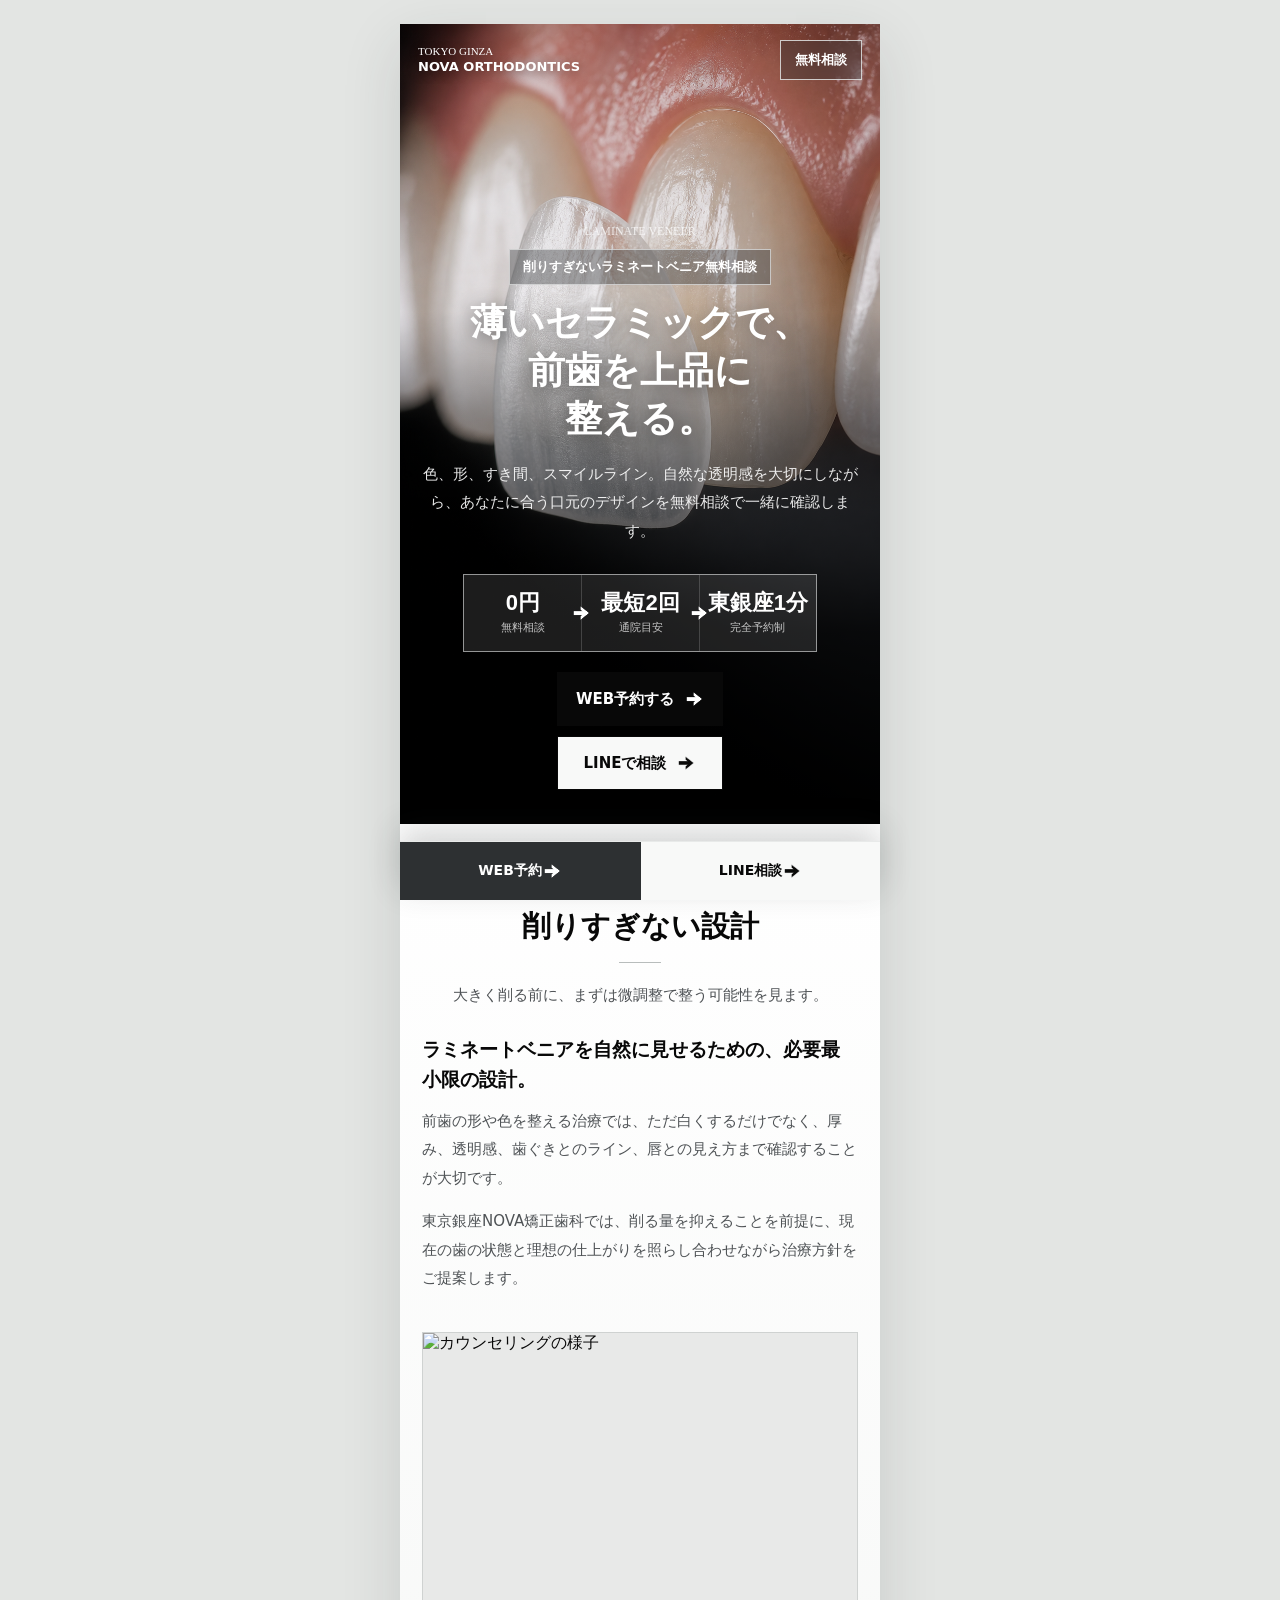
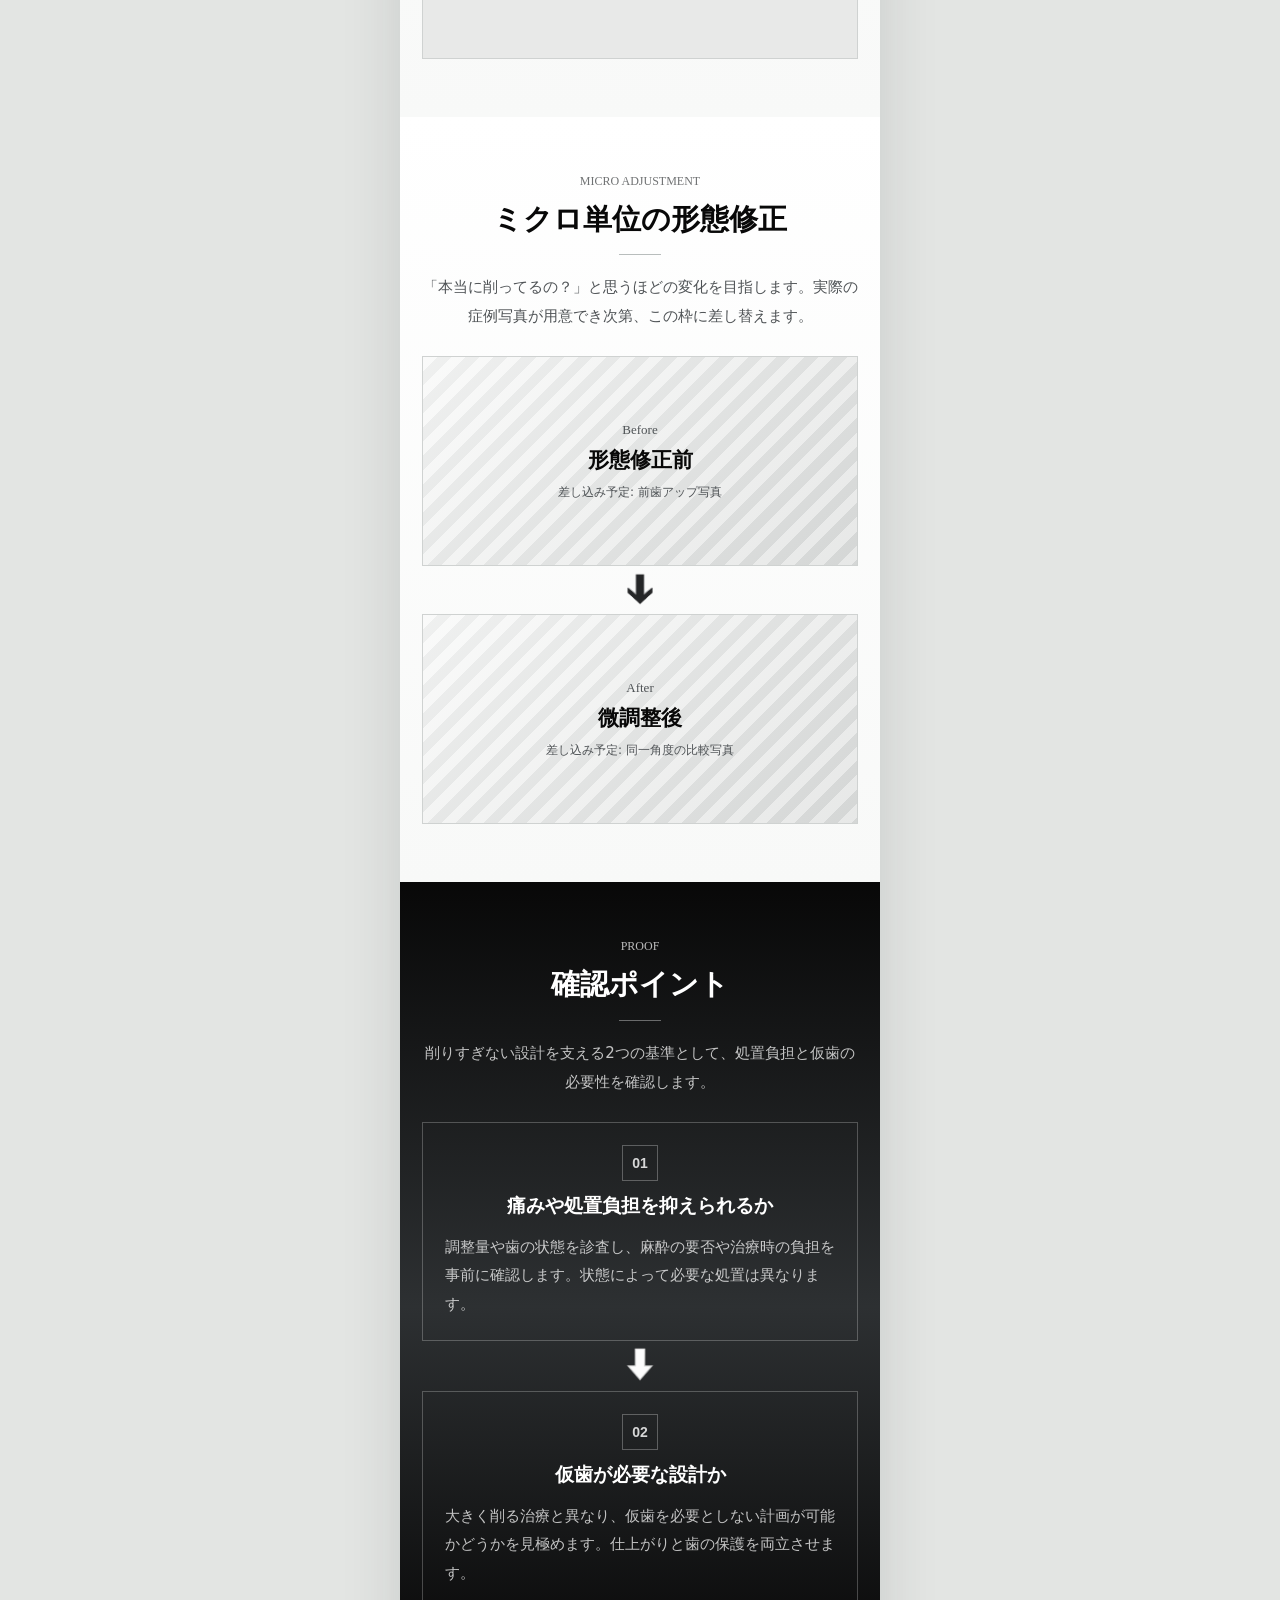
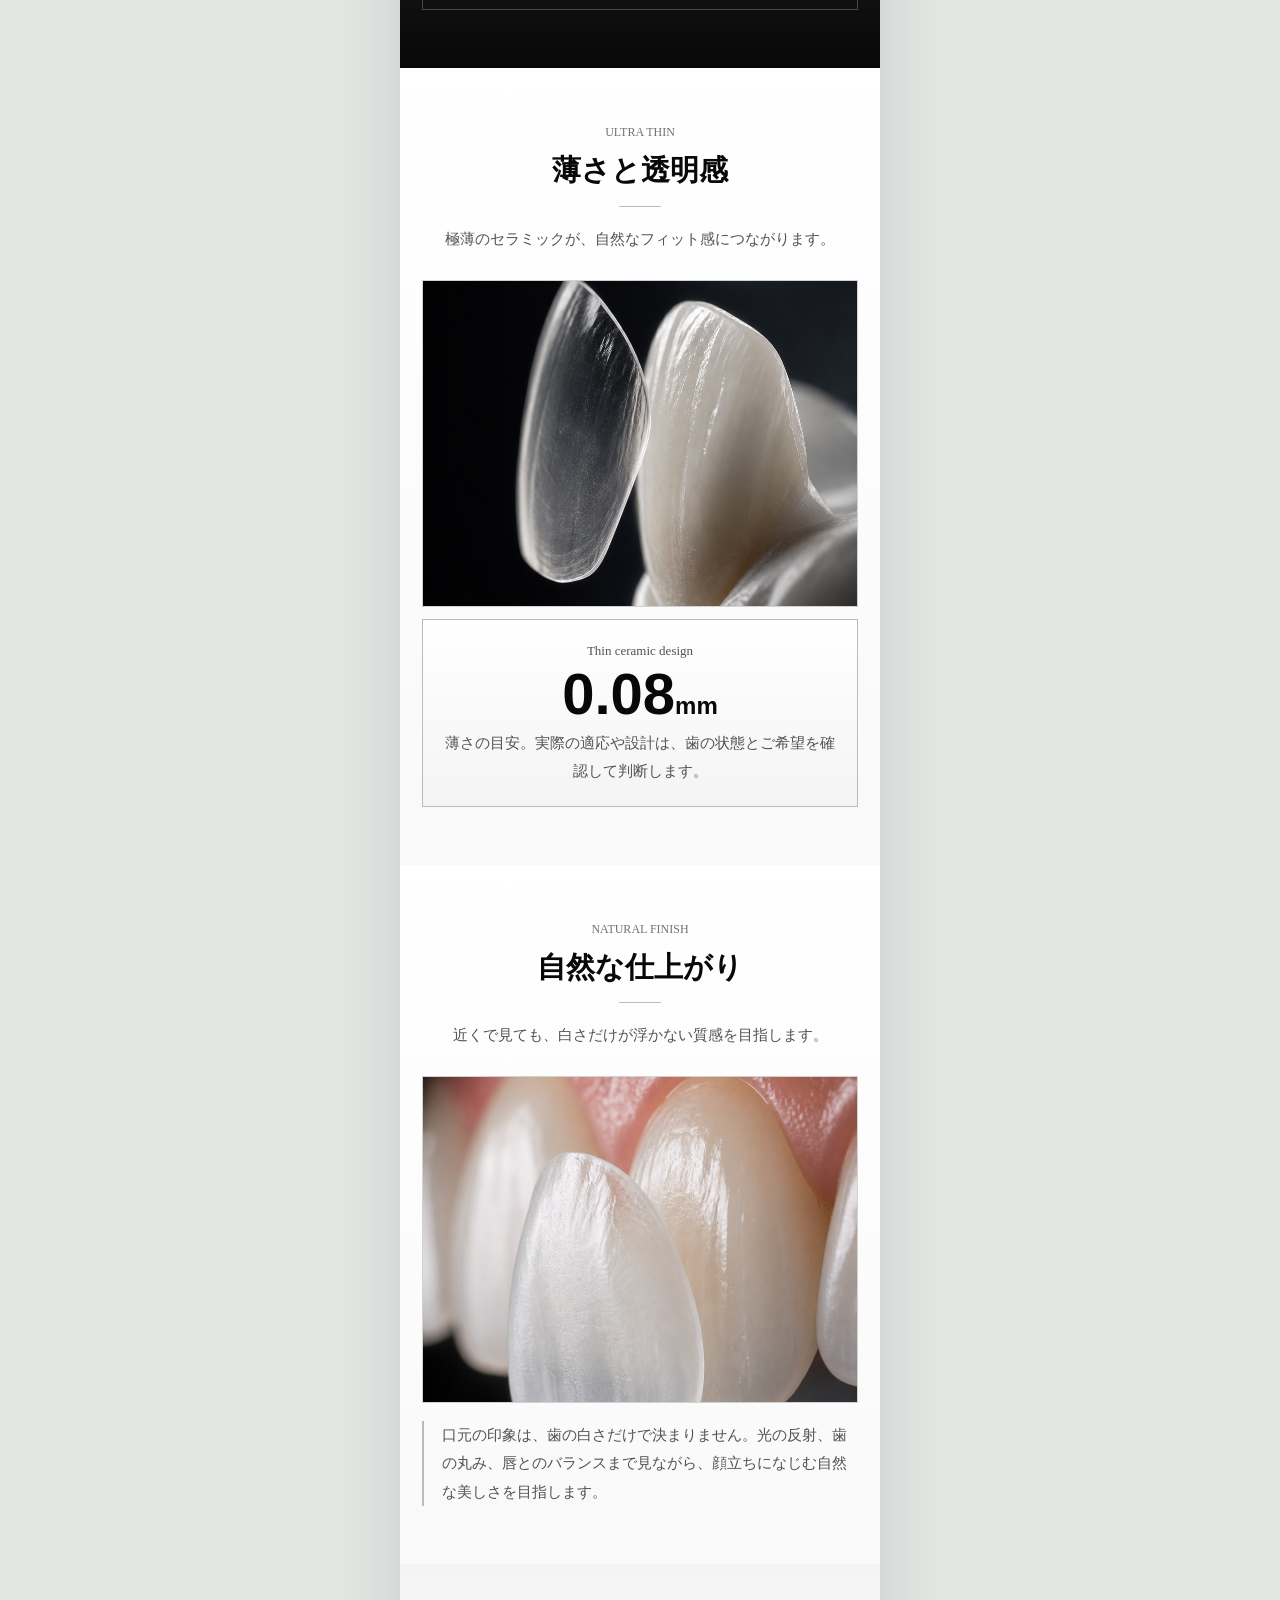
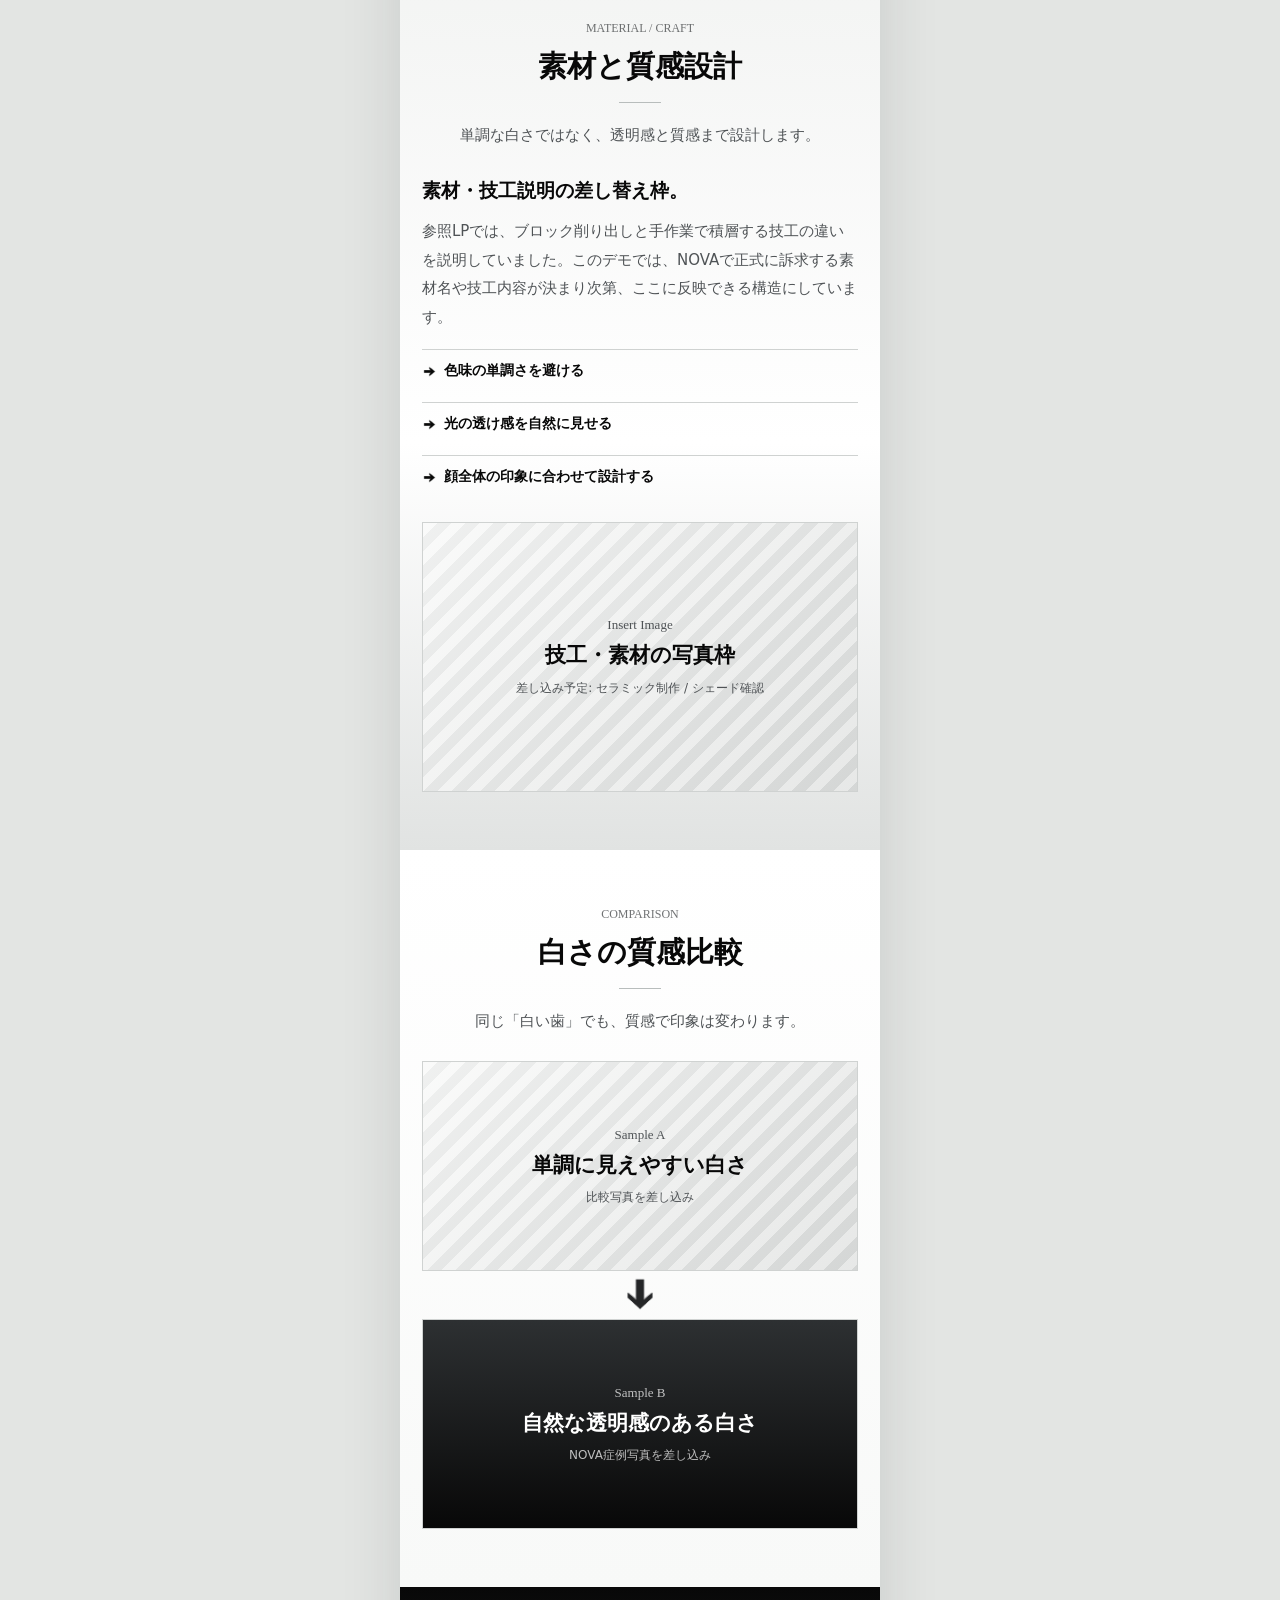
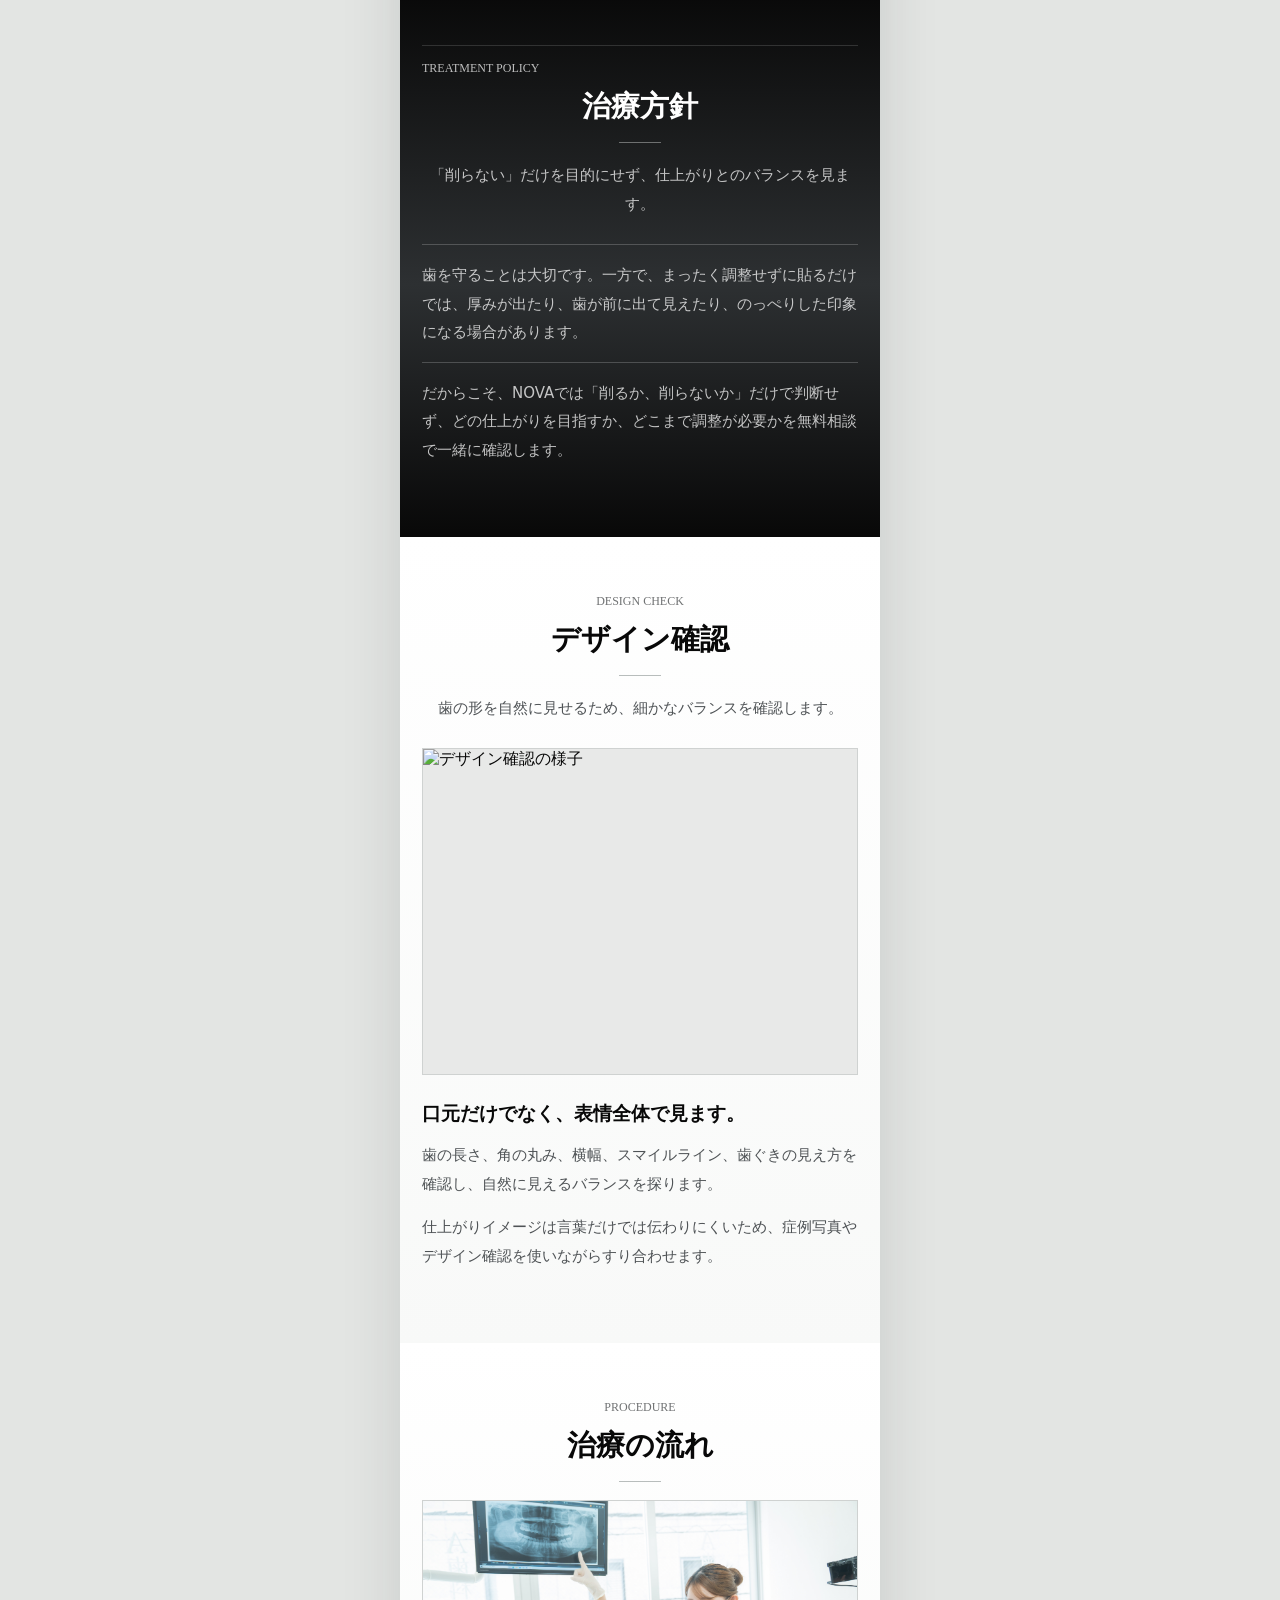
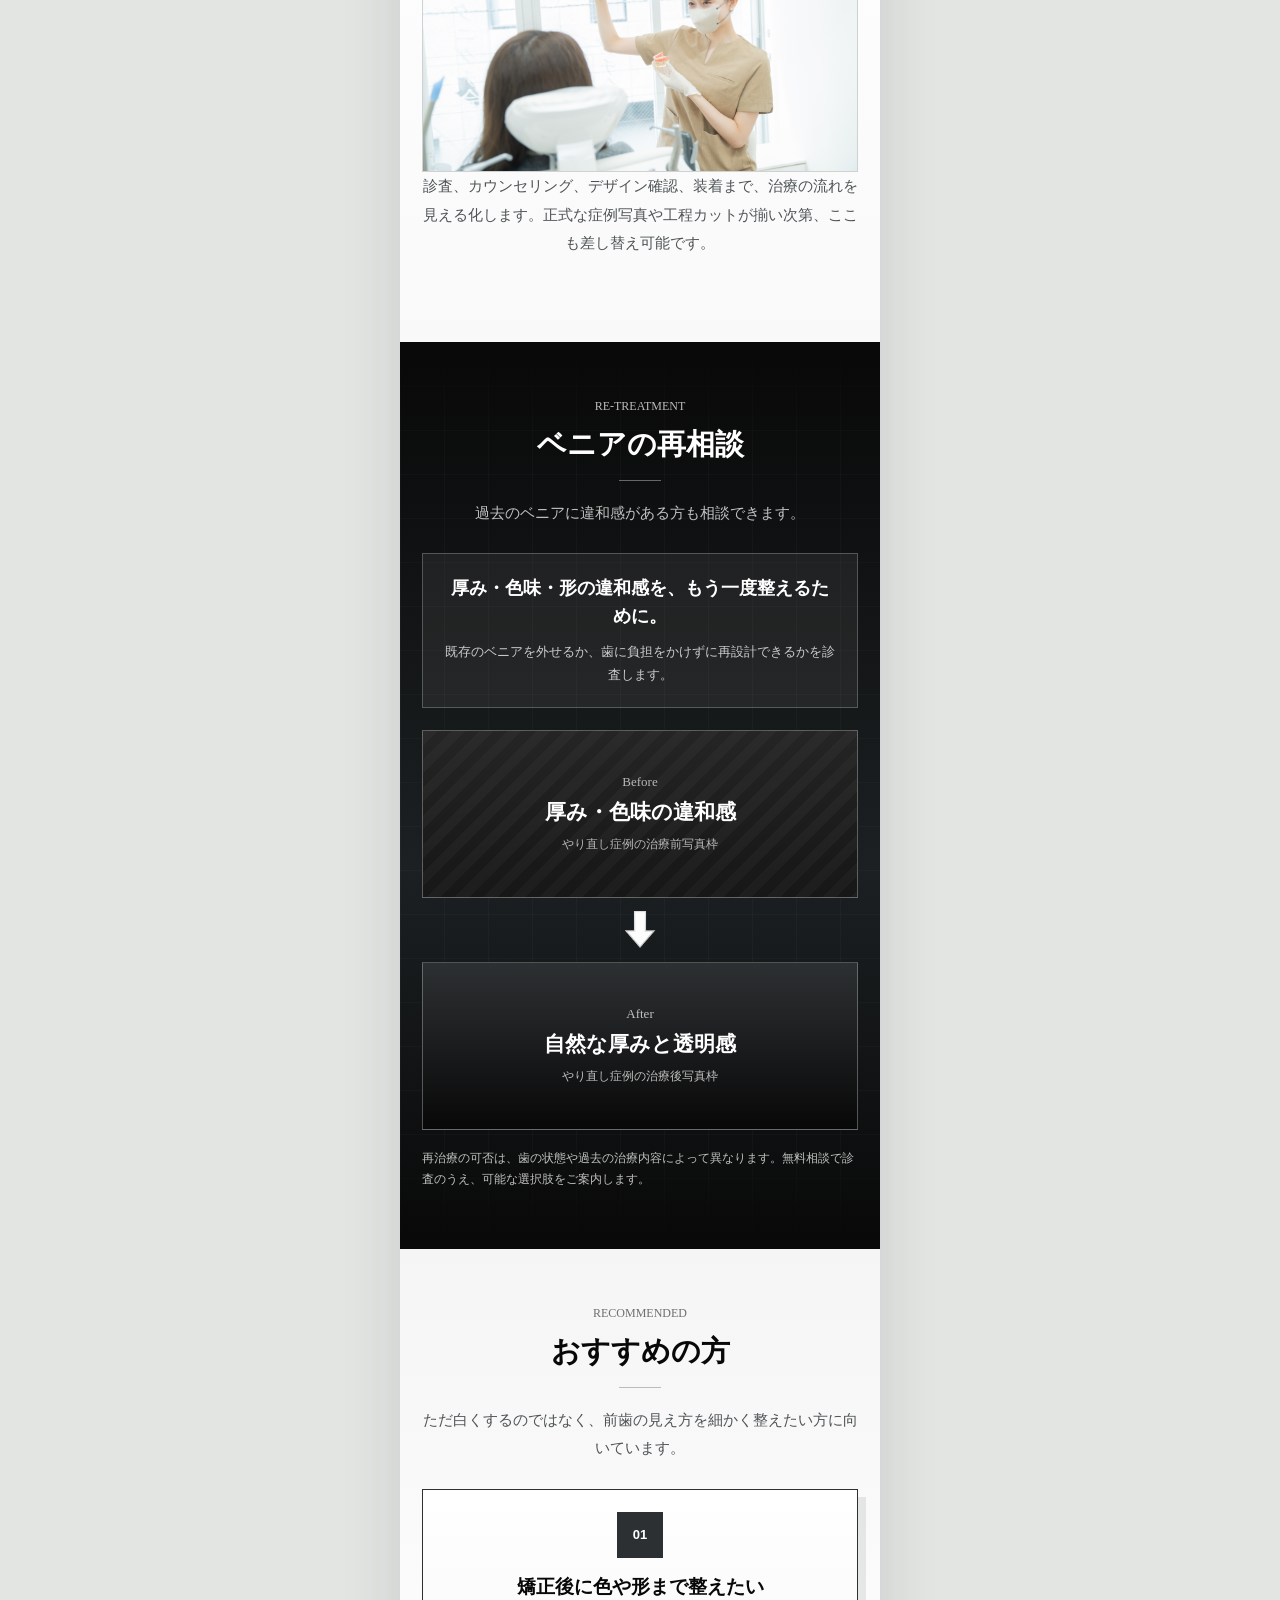
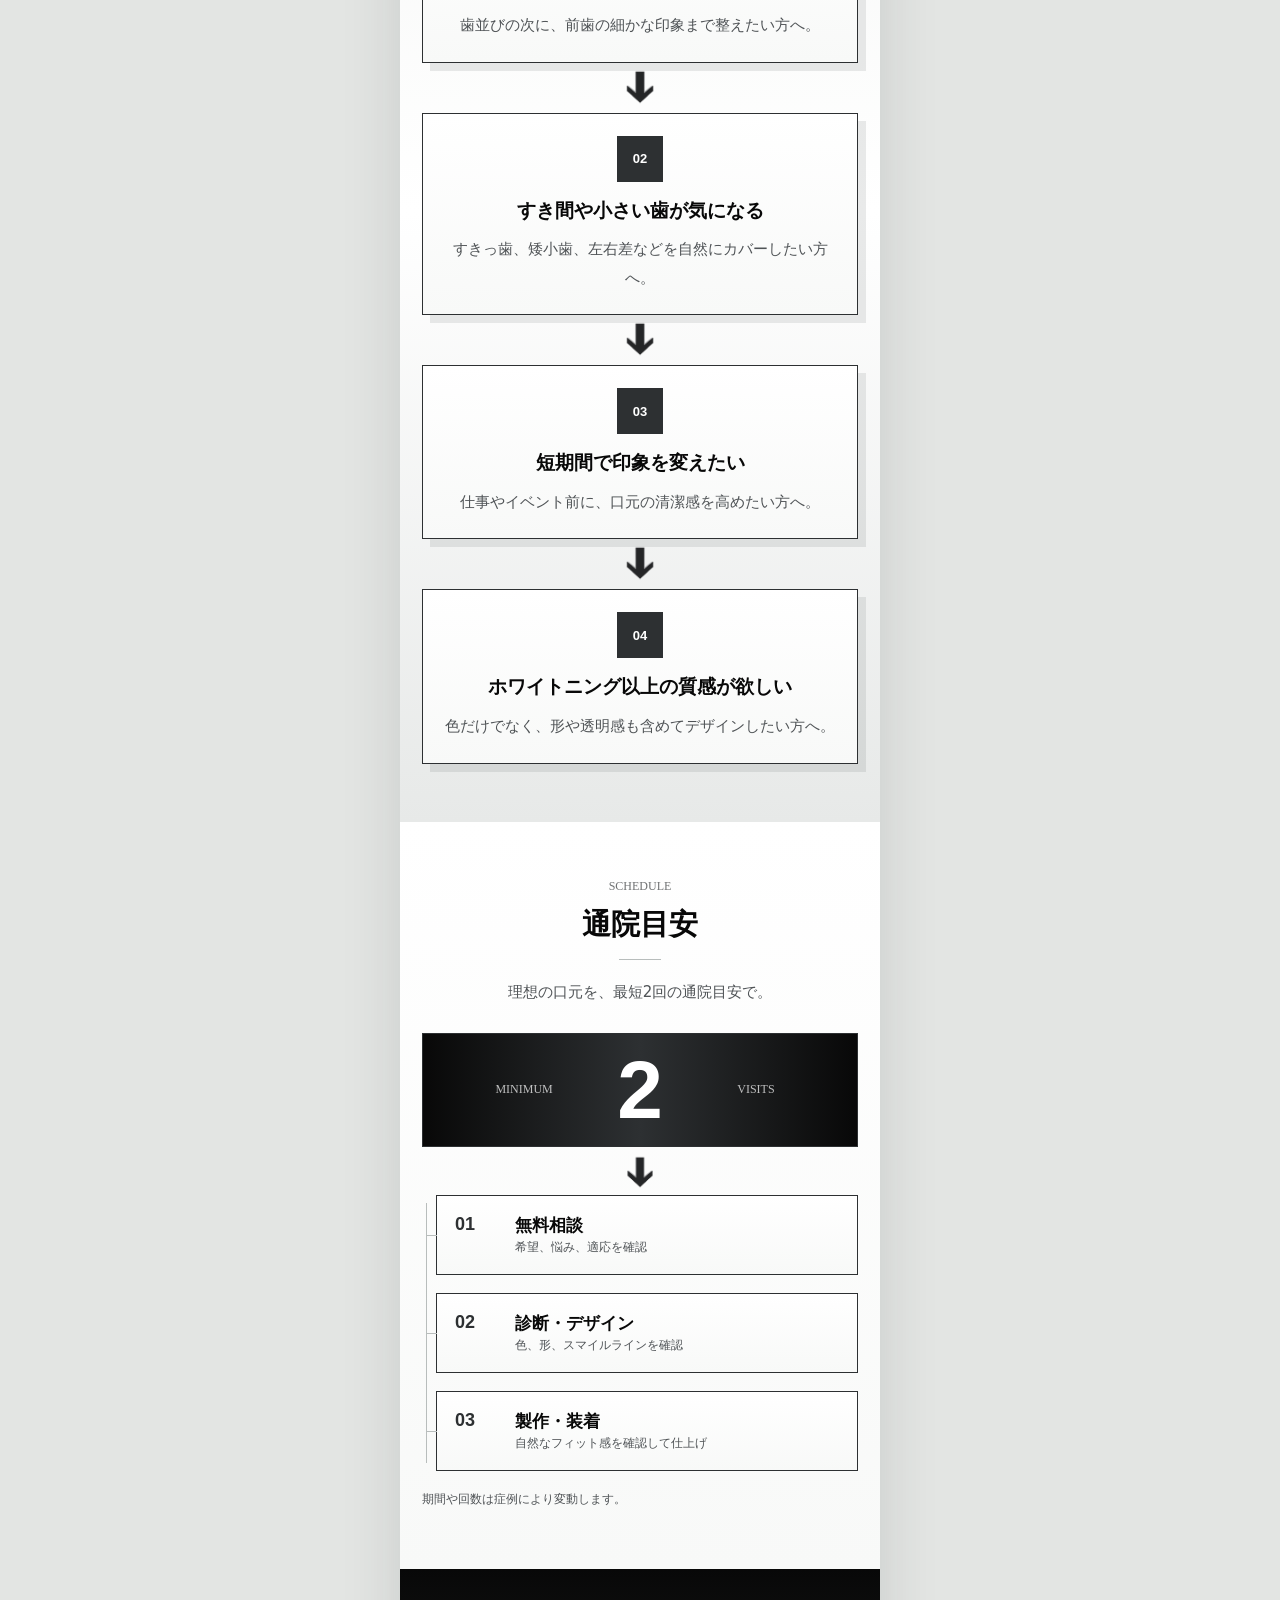
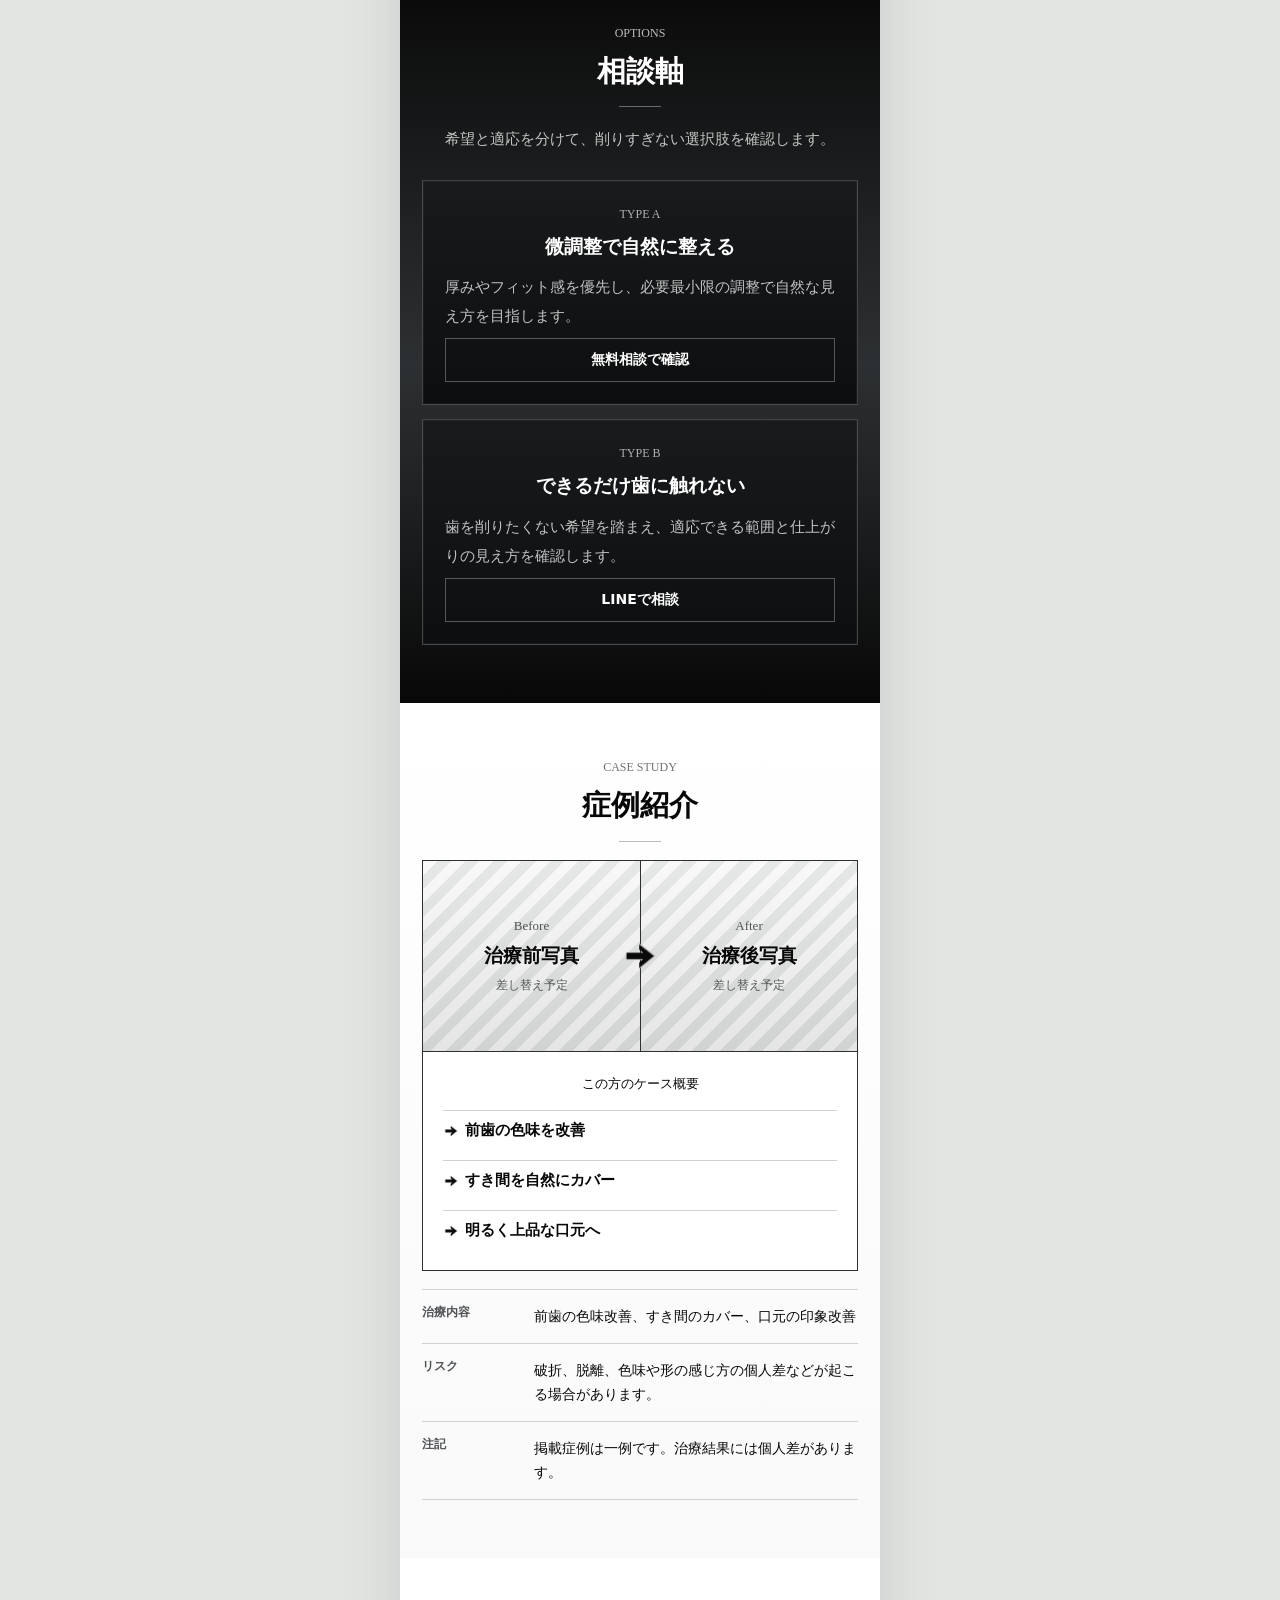
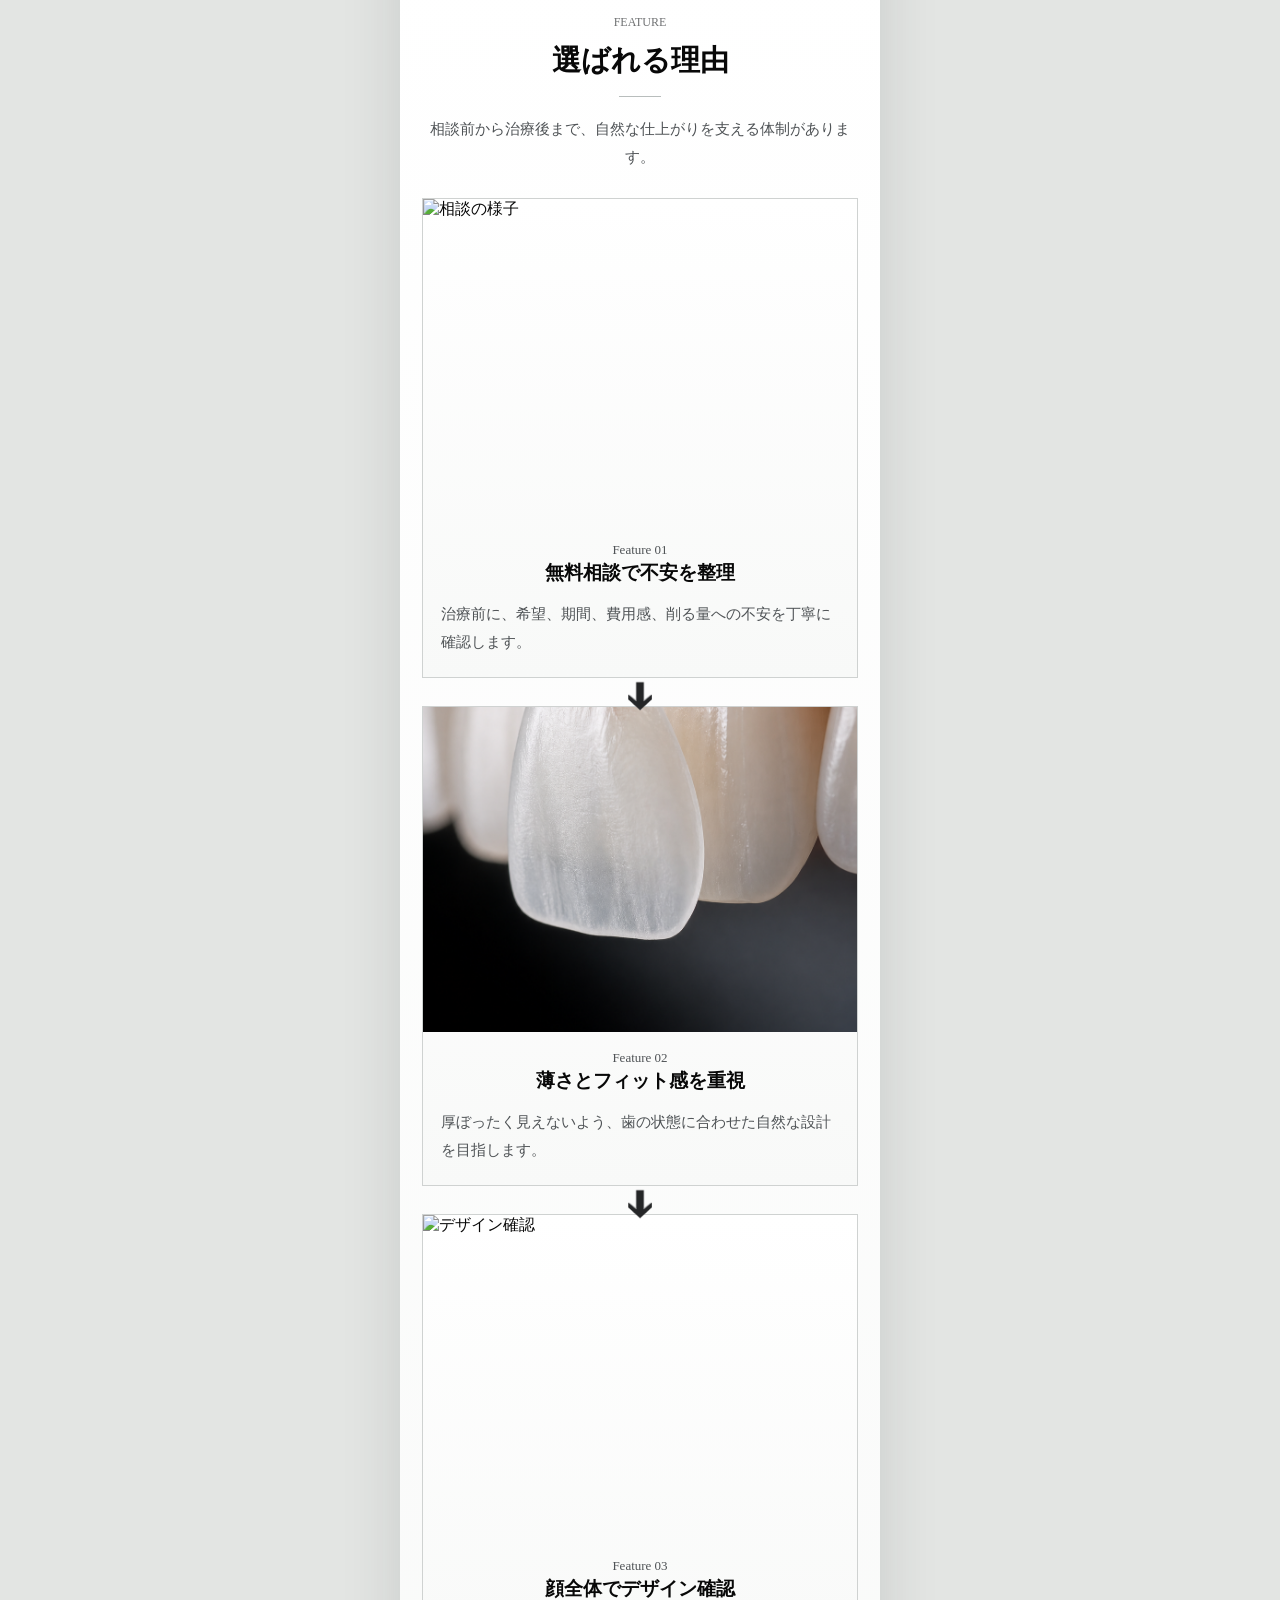
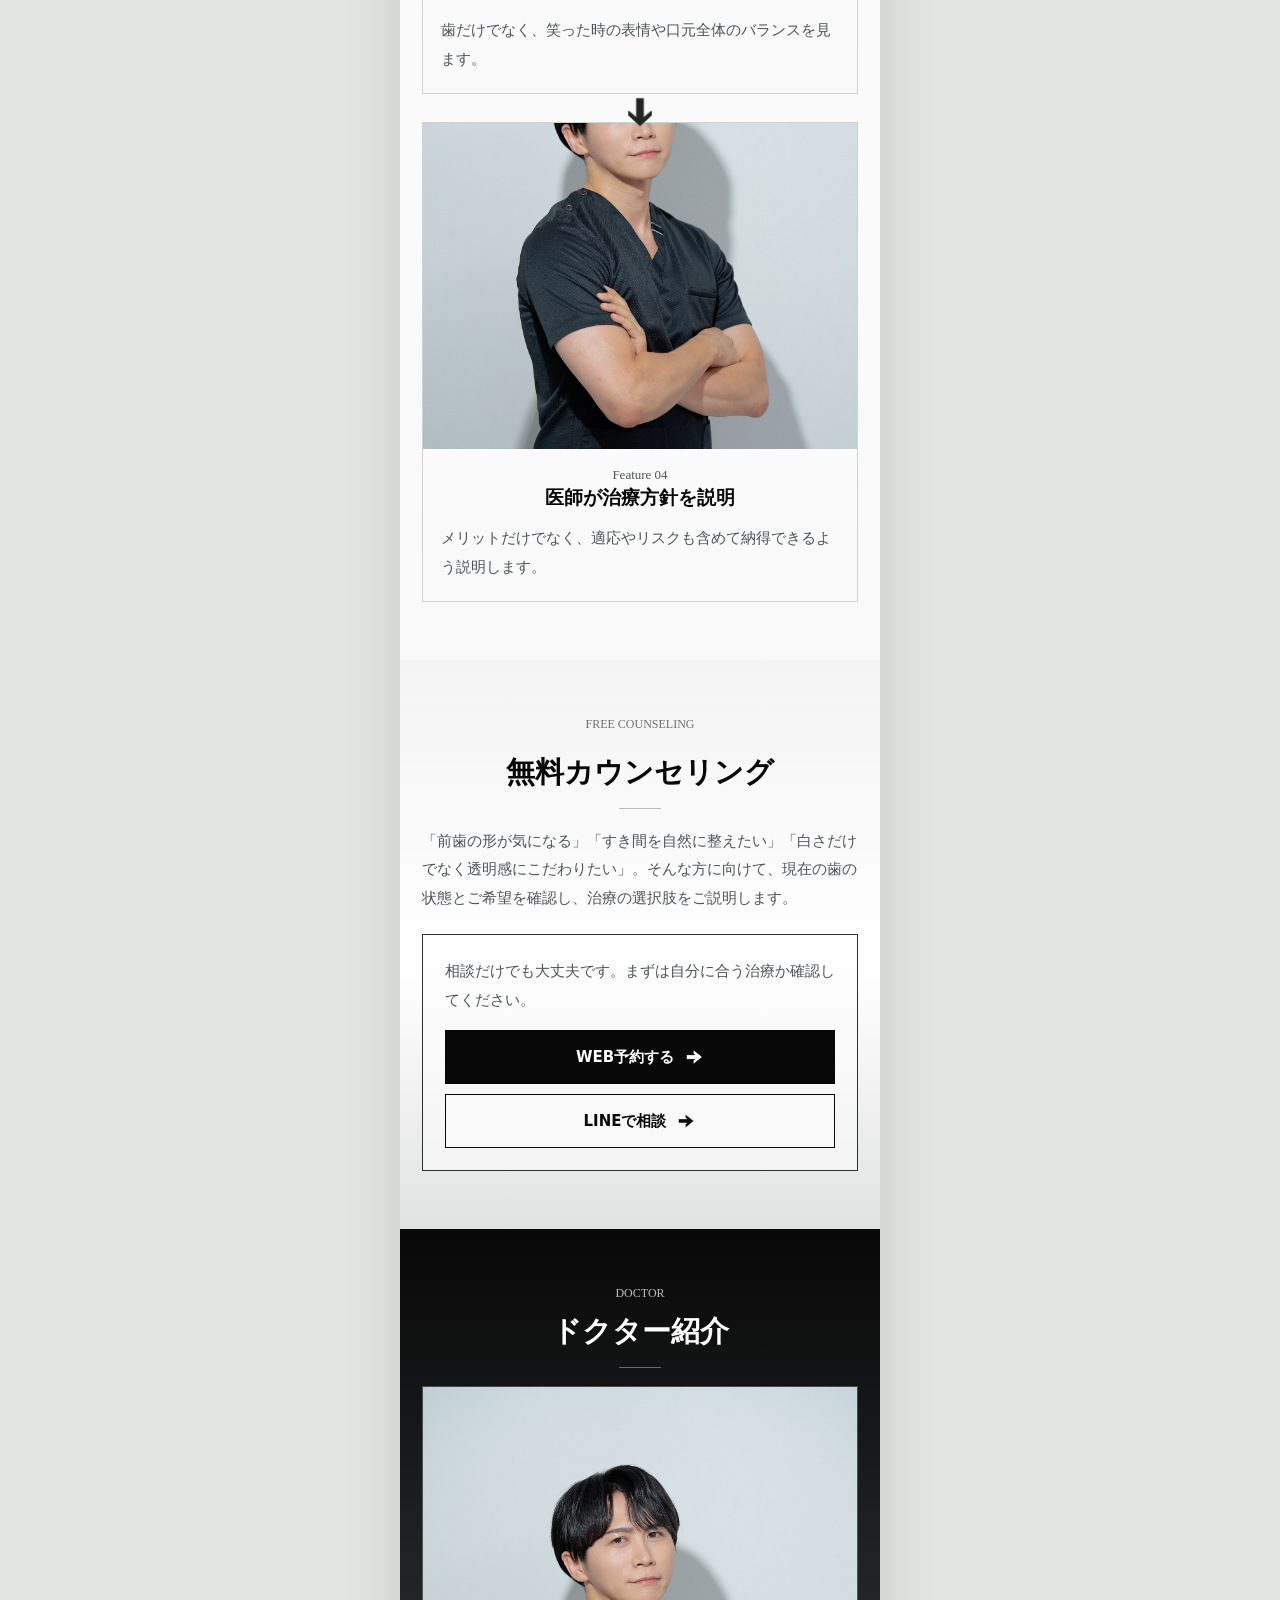
==== renewal-demo.html @ 9f59efdc "Add renewal demo LP" ====
<!doctype html>
<html lang="ja">
  <head>
    <meta charset="utf-8">
    <meta name="viewport" content="width=device-width, initial-scale=1">
    <title>削りすぎないラミネートベニア相談 | 東京銀座NOVA矯正歯科</title>
    <meta
      name="description"
      content="東京銀座NOVA矯正歯科のラミネートベニア無料相談デモLP。白を基調に、黒を差し色にしたリニューアルラフです。"
    >
    <link rel="icon" href="assets/images/hero-laminate-veneer-generated.png">
    <link rel="stylesheet" href="renewal-demo.css">
  </head>
  <body>
    <main class="lp" aria-label="東京銀座NOVA矯正歯科 ラミネートベニアLPリニューアルラフ">
      <header class="hero" id="top">
        <nav class="nav" aria-label="ページ内ナビゲーション">
          <a class="brand" href="#top" aria-label="東京銀座NOVA矯正歯科">
            <span>TOKYO GINZA</span>
            <strong>NOVA ORTHODONTICS</strong>
          </a>
          <a class="nav-cta" href="#reservation">無料相談</a>
        </nav>

        <div class="hero-photo">
          <img src="assets/images/hero-laminate-veneer-generated.png" alt="薄いセラミックのラミネートベニアと前歯のイメージ">
        </div>

        <section class="hero-copy" aria-labelledby="hero-title">
          <p class="eyebrow">LAMINATE VENEER</p>
          <p class="hero-service">削りすぎないラミネートベニア無料相談</p>
          <h1 id="hero-title">薄いセラミックで、<br>前歯を上品に<br>整える。</h1>
          <p class="lead">
            色、形、すき間、スマイルライン。自然な透明感を大切にしながら、あなたに合う口元のデザインを無料相談で一緒に確認します。
          </p>
          <ul class="hero-facts" aria-label="主な特徴">
            <li><b>0円</b><span>無料相談</span></li>
            <li><b>最短2回</b><span>通院目安</span></li>
            <li><b>東銀座1分</b><span>完全予約制</span></li>
          </ul>
          <div class="cta-row">
            <a class="btn btn-primary" href="https://reservation.stransa.co.jp/2747f44875e502d72cb6ea80e31af1cc/reserve/select-frame?web-menu-id=47272">WEB予約する</a>
            <a class="btn btn-secondary" href="https://line.me/R/ti/p/@853jpbsf?oat_content=url&amp;ts=04210830">LINEで相談</a>
          </div>
        </section>
      </header>

      <section class="section intro">
        <p class="eyebrow">ABOUT</p>
        <h2>削りすぎない設計</h2>
        <p class="section-lead">大きく削る前に、まずは微調整で整う可能性を見ます。</p>
        <div class="split">
          <div>
            <h3>ラミネートベニアを自然に見せるための、必要最小限の設計。</h3>
            <p>
              前歯の形や色を整える治療では、ただ白くするだけでなく、厚み、透明感、歯ぐきとのライン、唇との見え方まで確認することが大切です。
            </p>
            <p>
              東京銀座NOVA矯正歯科では、削る量を抑えることを前提に、現在の歯の状態と理想の仕上がりを照らし合わせながら治療方針をご提案します。
            </p>
          </div>
          <figure class="image-frame">
            <img src="ラミネートLP画像/カウンセリング.jpg" alt="カウンセリングの様子">
          </figure>
        </div>
      </section>

      <section class="section change">
        <p class="eyebrow">MICRO ADJUSTMENT</p>
        <h2>ミクロ単位の形態修正</h2>
        <p class="section-lead">「本当に削ってるの？」と思うほどの変化を目指します。実際の症例写真が用意でき次第、この枠に差し替えます。</p>
        <div class="compare-visual">
          <article class="visual-slot">
            <span>Before</span>
            <strong>形態修正前</strong>
            <small>差し込み予定: 前歯アップ写真</small>
          </article>
          <article class="visual-slot">
            <span>After</span>
            <strong>微調整後</strong>
            <small>差し込み予定: 同一角度の比較写真</small>
          </article>
        </div>
      </section>

      <section class="section proof section-dark">
        <p class="eyebrow">PROOF</p>
        <h2>確認ポイント</h2>
        <p class="section-lead">削りすぎない設計を支える2つの基準として、処置負担と仮歯の必要性を確認します。</p>
        <div class="proof-grid">
          <article>
            <span>01</span>
            <h3>痛みや処置負担を抑えられるか</h3>
            <p>
              調整量や歯の状態を診査し、麻酔の要否や治療時の負担を事前に確認します。状態によって必要な処置は異なります。
            </p>
          </article>
          <article>
            <span>02</span>
            <h3>仮歯が必要な設計か</h3>
            <p>
              大きく削る治療と異なり、仮歯を必要としない計画が可能かどうかを見極めます。仕上がりと歯の保護を両立させます。
            </p>
          </article>
        </div>
      </section>

      <section class="section veneer">
        <p class="eyebrow">ULTRA THIN</p>
        <h2>薄さと透明感</h2>
        <p class="section-lead">極薄のセラミックが、自然なフィット感につながります。</p>
        <div class="media-stack">
          <figure class="tall-image">
            <img src="assets/images/veneer-luxury-generated.png" alt="薄いラミネートベニアのイメージ">
          </figure>
          <div class="number-block">
            <span>Thin ceramic design</span>
            <strong>0.08<small>mm</small></strong>
            <p>薄さの目安。実際の適応や設計は、歯の状態とご希望を確認して判断します。</p>
          </div>
        </div>
      </section>

      <section class="section natural">
        <p class="eyebrow">NATURAL FINISH</p>
        <h2>自然な仕上がり</h2>
        <p class="section-lead">近くで見ても、白さだけが浮かない質感を目指します。</p>
        <figure class="wide-image natural-image">
          <img src="assets/images/hero-laminate-veneer-generated.png" alt="薄いラミネートベニアと自然な前歯のイメージ">
        </figure>
        <div class="text-band">
          <p>
            口元の印象は、歯の白さだけで決まりません。光の反射、歯の丸み、唇とのバランスまで見ながら、顔立ちになじむ自然な美しさを目指します。
          </p>
        </div>
      </section>

      <section class="section craft section-soft">
        <p class="eyebrow">MATERIAL / CRAFT</p>
        <h2>素材と質感設計</h2>
        <p class="section-lead">単調な白さではなく、透明感と質感まで設計します。</p>
        <div class="split reverse">
          <div>
            <h3>素材・技工説明の差し替え枠。</h3>
            <p>
              参照LPでは、ブロック削り出しと手作業で積層する技工の違いを説明していました。このデモでは、NOVAで正式に訴求する素材名や技工内容が決まり次第、ここに反映できる構造にしています。
            </p>
            <ul class="check-list">
              <li>色味の単調さを避ける</li>
              <li>光の透け感を自然に見せる</li>
              <li>顔全体の印象に合わせて設計する</li>
            </ul>
          </div>
          <article class="visual-slot visual-slot-photo">
            <span>Insert Image</span>
            <strong>技工・素材の写真枠</strong>
            <small>差し込み予定: セラミック制作 / シェード確認</small>
          </article>
        </div>
      </section>

      <section class="section comparison">
        <p class="eyebrow">COMPARISON</p>
        <h2>白さの質感比較</h2>
        <p class="section-lead">同じ「白い歯」でも、質感で印象は変わります。</p>
        <div class="compare-visual">
          <article class="visual-slot">
            <span>Sample A</span>
            <strong>単調に見えやすい白さ</strong>
            <small>比較写真を差し込み</small>
          </article>
          <article class="visual-slot is-strong">
            <span>Sample B</span>
            <strong>自然な透明感のある白さ</strong>
            <small>NOVA症例写真を差し込み</small>
          </article>
        </div>
      </section>

      <section class="section thinking section-dark">
        <p class="eyebrow">TREATMENT POLICY</p>
        <h2>治療方針</h2>
        <p class="section-lead">「削らない」だけを目的にせず、仕上がりとのバランスを見ます。</p>
        <p>
          歯を守ることは大切です。一方で、まったく調整せずに貼るだけでは、厚みが出たり、歯が前に出て見えたり、のっぺりした印象になる場合があります。
        </p>
        <p>
          だからこそ、NOVAでは「削るか、削らないか」だけで判断せず、どの仕上がりを目指すか、どこまで調整が必要かを無料相談で一緒に確認します。
        </p>
      </section>

      <section class="section fine">
        <p class="eyebrow">DESIGN CHECK</p>
        <h2>デザイン確認</h2>
        <p class="section-lead">歯の形を自然に見せるため、細かなバランスを確認します。</p>
        <div class="split">
          <figure class="image-frame">
            <img src="ラミネートLP画像/デザイン確認.jpg" alt="デザイン確認の様子">
          </figure>
          <div>
            <h3>口元だけでなく、表情全体で見ます。</h3>
            <p>
              歯の長さ、角の丸み、横幅、スマイルライン、歯ぐきの見え方を確認し、自然に見えるバランスを探ります。
            </p>
            <p>
              仕上がりイメージは言葉だけでは伝わりにくいため、症例写真やデザイン確認を使いながらすり合わせます。
            </p>
          </div>
        </div>
      </section>

      <section class="section procedure">
        <p class="eyebrow">PROCEDURE</p>
        <h2>治療の流れ</h2>
        <figure class="wide-image">
          <img src="ラミネートLP画像/症例解説.jpg" alt="症例説明を行う様子">
        </figure>
        <p class="section-lead">
          診査、カウンセリング、デザイン確認、装着まで、治療の流れを見える化します。正式な症例写真や工程カットが揃い次第、ここも差し替え可能です。
        </p>
      </section>

      <section class="section redo section-dark">
        <p class="eyebrow">RE-TREATMENT</p>
        <h2>ベニアの再相談</h2>
        <p class="section-lead">過去のベニアに違和感がある方も相談できます。</p>
        <div class="redo-lede">
          <strong>厚み・色味・形の違和感を、もう一度整えるために。</strong>
          <span>既存のベニアを外せるか、歯に負担をかけずに再設計できるかを診査します。</span>
        </div>
        <div class="redo-compare">
          <article class="visual-slot">
            <span>Before</span>
            <strong>厚み・色味の違和感</strong>
            <small>やり直し症例の治療前写真枠</small>
          </article>
          <div class="redo-arrow" aria-hidden="true"></div>
          <article class="visual-slot is-strong">
            <span>After</span>
            <strong>自然な厚みと透明感</strong>
            <small>やり直し症例の治療後写真枠</small>
          </article>
        </div>
        <p class="note">
          再治療の可否は、歯の状態や過去の治療内容によって異なります。無料相談で診査のうえ、可能な選択肢をご案内します。
        </p>
      </section>

      <section class="section recommended section-soft">
        <p class="eyebrow">RECOMMENDED</p>
        <h2>おすすめの方</h2>
        <p class="section-lead">ただ白くするのではなく、前歯の見え方を細かく整えたい方に向いています。</p>
        <div class="recommend-grid">
          <article><span>01</span><h3>矯正後に色や形まで整えたい</h3><p>歯並びの次に、前歯の細かな印象まで整えたい方へ。</p></article>
          <article><span>02</span><h3>すき間や小さい歯が気になる</h3><p>すきっ歯、矮小歯、左右差などを自然にカバーしたい方へ。</p></article>
          <article><span>03</span><h3>短期間で印象を変えたい</h3><p>仕事やイベント前に、口元の清潔感を高めたい方へ。</p></article>
          <article><span>04</span><h3>ホワイトニング以上の質感が欲しい</h3><p>色だけでなく、形や透明感も含めてデザインしたい方へ。</p></article>
        </div>
      </section>

      <section class="section ideal">
        <p class="eyebrow">SCHEDULE</p>
        <h2>通院目安</h2>
        <p class="section-lead">理想の口元を、最短2回の通院目安で。</p>
        <div class="visit-badge" aria-label="通院目安">
          <span>MINIMUM</span>
          <strong>2</strong>
          <small>VISITS</small>
        </div>
        <div class="timeline">
          <article><span>01</span><b>無料相談</b><small>希望、悩み、適応を確認</small></article>
          <article><span>02</span><b>診断・デザイン</b><small>色、形、スマイルラインを確認</small></article>
          <article><span>03</span><b>製作・装着</b><small>自然なフィット感を確認して仕上げ</small></article>
        </div>
        <p class="note">期間や回数は症例により変動します。</p>
      </section>

      <section class="section options section-dark">
        <p class="eyebrow">OPTIONS</p>
        <h2>相談軸</h2>
        <p class="section-lead">希望と適応を分けて、削りすぎない選択肢を確認します。</p>
        <div class="option-grid">
          <article>
            <span>TYPE A</span>
            <h3>微調整で自然に整える</h3>
            <p>厚みやフィット感を優先し、必要最小限の調整で自然な見え方を目指します。</p>
            <a href="#reservation">無料相談で確認</a>
          </article>
          <article>
            <span>TYPE B</span>
            <h3>できるだけ歯に触れない</h3>
            <p>歯を削りたくない希望を踏まえ、適応できる範囲と仕上がりの見え方を確認します。</p>
            <a href="https://line.me/R/ti/p/@853jpbsf?oat_content=url&amp;ts=04210830">LINEで相談</a>
          </article>
        </div>
      </section>

      <section class="section case">
        <p class="eyebrow">CASE STUDY</p>
        <h2>症例紹介</h2>
        <div class="case-card" aria-label="症例写真差し替え枠">
          <div class="case-card__visuals">
            <article>
              <span>Before</span>
              <strong>治療前写真</strong>
              <small>差し替え予定</small>
            </article>
            <article>
              <span>After</span>
              <strong>治療後写真</strong>
              <small>差し替え予定</small>
            </article>
          </div>
          <div class="case-card__summary">
            <p class="case-card__label">この方のケース概要</p>
            <ul>
              <li>前歯の色味を改善</li>
              <li>すき間を自然にカバー</li>
              <li>明るく上品な口元へ</li>
            </ul>
          </div>
        </div>
        <dl class="case-info">
          <div><dt>治療内容</dt><dd>前歯の色味改善、すき間のカバー、口元の印象改善</dd></div>
          <div><dt>リスク</dt><dd>破折、脱離、色味や形の感じ方の個人差などが起こる場合があります。</dd></div>
          <div><dt>注記</dt><dd>掲載症例は一例です。治療結果には個人差があります。</dd></div>
        </dl>
      </section>

      <section class="section reason">
        <p class="eyebrow">FEATURE</p>
        <h2>選ばれる理由</h2>
        <p class="section-lead">相談前から治療後まで、自然な仕上がりを支える体制があります。</p>
        <div class="feature-list">
          <article>
            <img src="ラミネートLP画像/カウンセリング.jpg" alt="相談の様子">
            <span>Feature 01</span>
            <h3>無料相談で不安を整理</h3>
            <p>治療前に、希望、期間、費用感、削る量への不安を丁寧に確認します。</p>
          </article>
          <article>
            <img src="assets/images/hero-laminate-veneer-generated.png" alt="薄いベニアイメージ">
            <span>Feature 02</span>
            <h3>薄さとフィット感を重視</h3>
            <p>厚ぼったく見えないよう、歯の状態に合わせた自然な設計を目指します。</p>
          </article>
          <article>
            <img src="ラミネートLP画像/デザイン確認.jpg" alt="デザイン確認">
            <span>Feature 03</span>
            <h3>顔全体でデザイン確認</h3>
            <p>歯だけでなく、笑った時の表情や口元全体のバランスを見ます。</p>
          </article>
          <article>
            <img src="ラミネートLP画像/25.07.11 神田 純也 dr_kanjun_xclinic6847.jpg" alt="院長 神田純也">
            <span>Feature 04</span>
            <h3>医師が治療方針を説明</h3>
            <p>メリットだけでなく、適応やリスクも含めて納得できるよう説明します。</p>
          </article>
        </div>
      </section>

      <section class="section consultation section-soft" id="reservation">
        <p class="eyebrow">FREE COUNSELING</p>
        <h2>無料カウンセリング</h2>
        <p>
          「前歯の形が気になる」「すき間を自然に整えたい」「白さだけでなく透明感にこだわりたい」。そんな方に向けて、現在の歯の状態とご希望を確認し、治療の選択肢をご説明します。
        </p>
        <div class="cta-panel">
          <p>相談だけでも大丈夫です。まずは自分に合う治療か確認してください。</p>
          <div class="cta-row">
            <a class="btn btn-primary" href="https://reservation.stransa.co.jp/2747f44875e502d72cb6ea80e31af1cc/reserve/select-frame?web-menu-id=47272">WEB予約する</a>
            <a class="btn btn-secondary" href="https://line.me/R/ti/p/@853jpbsf?oat_content=url&amp;ts=04210830">LINEで相談</a>
          </div>
        </div>
      </section>

      <section class="section doctor section-dark">
        <p class="eyebrow">DOCTOR</p>
        <h2>ドクター紹介</h2>
        <div class="doctor-block">
          <img src="ラミネートLP画像/25.07.11 神田 純也 dr_kanjun_xclinic6847.jpg" alt="院長 神田純也">
          <div>
            <p class="role">院長</p>
            <h3>神田 純也</h3>
            <p>
              見た目の美しさだけでなく、噛み合わせや将来の歯の健康まで考えた治療計画を大切にしています。まずは無料相談で、理想の口元と不安な点をお聞かせください。
            </p>
          </div>
        </div>
      </section>

      <section class="section clinic">
        <p class="eyebrow">CLINIC</p>
        <h2>東京銀座NOVA矯正歯科</h2>
        <dl class="clinic-info">
          <div><dt>住所</dt><dd>〒104-0061<br>東京都中央区銀座5丁目14-17 USBビル2F</dd></div>
          <div><dt>アクセス</dt><dd>東銀座駅から徒歩1分 / 銀座駅から徒歩5分</dd></div>
          <div><dt>診療時間</dt><dd>火曜から日曜 10:00-14:00 / 15:00-19:00</dd></div>
          <div><dt>休診日</dt><dd>月曜</dd></div>
          <div><dt>予約</dt><dd>完全予約制 / 電話・WEB・LINE</dd></div>
          <div><dt>電話</dt><dd><a href="tel:0362606116">03-6260-6116</a></dd></div>
        </dl>
        <div class="map-slot" aria-label="地図差し込み枠">
          <span>MAP</span>
          <strong>Google Map embed area</strong>
          <small>本番化時に地図を差し込み</small>
        </div>
      </section>

      <footer class="footer">
        <small>Copyright (C) Tokyo Ginza NOVA Orthodontics. Renewal demo.</small>
      </footer>

      <div class="floating-cta" aria-label="固定CTA">
        <a href="https://reservation.stransa.co.jp/2747f44875e502d72cb6ea80e31af1cc/reserve/select-frame?web-menu-id=47272">WEB予約</a>
        <a href="https://line.me/R/ti/p/@853jpbsf?oat_content=url&amp;ts=04210830">LINE相談</a>
      </div>
    </main>
  </body>
</html>
---- renewal-demo.css ----
:root {
  color-scheme: light;
  --white: #ffffff;
  --ink: #080808;
  --graphite: #2d3032;
  --muted: #4f5356;
  --line: #cfd2d1;
  --silver: #b8bdbc;
  --smoke: #e1e3e2;
  --flow: #73797a;
  --soft: #f3f4f3;
  --soft-2: #e8e9e8;
  --mist: #f8f9f8;
  --shadow: 0 20px 56px rgba(45, 48, 50, 0.14);
  --arrow-down-light: url("assets/images/arrow-down-light-bg.png");
  --arrow-down-dark: url("assets/images/arrow-down-dark-bg.png");
  --arrow-right-light: url("assets/images/arrow-right-light-bg.png");
  --font-body: "Hiragino Sans", "Yu Gothic", "YuGothic", system-ui, sans-serif;
  --font-display: "Hiragino Mincho ProN", "Yu Mincho", "YuMincho", "Noto Serif CJK JP", serif;
  --font-label: Georgia, "Times New Roman", serif;
  --font-number: "Helvetica Neue", Arial, "Hiragino Sans", "Yu Gothic", sans-serif;
}

* {
  box-sizing: border-box;
}

html {
  scroll-behavior: smooth;
}

body {
  margin: 0;
  min-width: 320px;
  background: #e3e5e3;
  color: var(--ink);
  font-family: var(--font-body);
  letter-spacing: 0;
}

img {
  display: block;
  width: 100%;
  height: auto;
}

a {
  color: inherit;
}

.lp {
  width: min(100%, 480px);
  margin: 0 auto;
  background: var(--white);
  box-shadow: var(--shadow);
  overflow: hidden;
}

.nav {
  position: absolute;
  top: 0;
  left: 0;
  right: 0;
  z-index: 5;
  display: flex;
  align-items: center;
  justify-content: space-between;
  gap: 14px;
  padding: 16px 18px;
  color: var(--white);
  text-align: left;
}

.brand {
  display: grid;
  gap: 2px;
  text-decoration: none;
  line-height: 1.15;
  text-shadow: 0 2px 12px rgba(0, 0, 0, 0.42);
}

.brand span {
  font-family: var(--font-label);
  font-size: 11px;
  text-transform: uppercase;
}

.brand strong {
  font-family: var(--font-body);
  font-size: 13px;
  font-weight: 700;
}

.nav-cta {
  flex: 0 0 auto;
  min-height: 38px;
  padding: 10px 14px;
  border: 1px solid rgba(225, 227, 226, 0.86);
  color: var(--white);
  text-decoration: none;
  font-size: 13px;
  font-weight: 700;
  background: rgba(45, 48, 50, 0.36);
  backdrop-filter: blur(8px);
}

.hero {
  position: relative;
  min-height: 780px;
  background: var(--ink);
  color: var(--white);
}

.hero-photo {
  position: absolute;
  inset: 0;
  margin: 0;
}

.hero-photo::after {
  content: "";
  position: absolute;
  inset: 0;
  background:
    linear-gradient(180deg, rgba(0, 0, 0, 0.12), rgba(0, 0, 0, 0.02) 36%, rgba(0, 0, 0, 0.85) 76%, rgba(0, 0, 0, 0.96)),
    radial-gradient(circle at 50% 50%, rgba(225, 227, 226, 0.11), rgba(0, 0, 0, 0) 42%);
}

.hero-photo img {
  width: 100%;
  height: 100%;
  object-fit: cover;
  object-position: center top;
}

.hero-copy {
  position: relative;
  z-index: 2;
  display: flex;
  min-height: 780px;
  flex-direction: column;
  justify-content: flex-end;
  align-items: center;
  padding: 96px 22px 34px;
  text-align: center;
}

.eyebrow {
  margin: 0 0 12px;
  font-family: var(--font-label);
  font-size: 12px;
  line-height: 1;
  text-transform: uppercase;
  color: currentColor;
  opacity: 0.72;
}

h1,
h2,
h3,
p {
  margin-top: 0;
}

h1 {
  margin-bottom: 16px;
  font-family: var(--font-display);
  font-size: 37px;
  line-height: 1.3;
  font-weight: 700;
  text-shadow: 0 2px 18px rgba(0, 0, 0, 0.45);
}

h2 {
  margin-bottom: 18px;
  font-family: var(--font-display);
  font-size: 29px;
  line-height: 1.44;
  font-weight: 700;
}

h3 {
  margin-bottom: 12px;
  font-family: var(--font-display);
  font-size: 19px;
  line-height: 1.56;
  font-weight: 700;
}

p {
  color: var(--muted);
  font-size: 15px;
  line-height: 1.9;
}

.hero .lead {
  max-width: 34em;
  color: rgba(255, 255, 255, 0.9);
  font-size: 15px;
  text-align: center;
}

.hero-service {
  display: inline-flex;
  align-items: center;
  justify-content: center;
  min-height: 36px;
  margin: 0 0 14px;
  padding: 8px 13px;
  border: 1px solid rgba(225, 227, 226, 0.76);
  background: rgba(45, 48, 50, 0.38);
  color: var(--white);
  font-family: var(--font-body);
  font-size: 13px;
  font-weight: 700;
  line-height: 1.2;
}

.hero-facts {
  display: grid;
  grid-template-columns: repeat(3, 1fr);
  gap: 0;
  margin: 14px 0 20px;
  padding: 0;
  list-style: none;
  border: 1px solid rgba(225, 227, 226, 0.66);
  overflow: hidden;
}

.hero-facts li {
  position: relative;
  display: grid;
  min-height: 76px;
  align-content: center;
  gap: 5px;
  padding: 10px 8px;
  text-align: center;
  background: rgba(225, 227, 226, 0.12);
}

.hero-facts li + li {
  border-left: 1px solid rgba(225, 227, 226, 0.2);
}

.hero-facts li:not(:last-child)::after {
  content: "";
  position: absolute;
  top: 50%;
  right: -10px;
  z-index: 2;
  width: 20px;
  height: 20px;
  background: var(--arrow-right-light) center / contain no-repeat;
  filter: invert(1) grayscale(1) brightness(1.9);
  transform: translateY(-50%);
}

.hero-facts b {
  font-family: var(--font-number);
  font-size: 22px;
  font-weight: 800;
  line-height: 1.1;
  font-variant-numeric: tabular-nums;
}

.hero-facts span {
  font-size: 11px;
  color: rgba(255, 255, 255, 0.74);
}

.cta-row {
  display: grid;
  grid-template-columns: 1fr;
  gap: 10px;
}

.btn {
  display: inline-flex;
  min-height: 54px;
  align-items: center;
  justify-content: center;
  gap: 10px;
  padding: 15px 18px;
  border: 1px solid var(--ink);
  text-decoration: none;
  font-size: 15px;
  font-weight: 700;
  line-height: 1.2;
}

.btn::after,
.floating-cta a::after {
  content: "";
  display: inline-block;
  flex: 0 0 auto;
  width: 20px;
  height: 20px;
  background: var(--arrow-right-light) center / contain no-repeat;
}

.btn-primary::after,
.floating-cta a:first-child::after {
  filter: invert(1) grayscale(1) brightness(1.9);
}

.btn-primary {
  background: var(--ink);
  color: var(--white);
}

.btn-secondary {
  background: var(--mist);
  color: var(--ink);
}

.section {
  padding: 58px 22px;
  background: linear-gradient(180deg, var(--white) 0%, var(--mist) 100%);
}

.section > .eyebrow,
.section > h2,
.section > .section-lead {
  text-align: center;
}

.section-soft {
  background: linear-gradient(180deg, var(--soft) 0%, #ffffff 54%, var(--smoke) 100%);
}

.section-dark {
  background: linear-gradient(180deg, var(--ink) 0%, var(--graphite) 54%, var(--ink) 100%);
  color: var(--white);
}

.section-dark p,
.section-dark .section-lead,
.section-dark small {
  color: rgba(255, 255, 255, 0.74);
}

.section-lead {
  margin-bottom: 26px;
}

.section > .eyebrow {
  color: var(--graphite);
  opacity: 0.68;
}

.section-dark > .eyebrow {
  color: var(--white);
  opacity: 0.72;
}

.section > h2::after {
  content: "";
  display: block;
  width: 42px;
  height: 1px;
  margin: 14px auto 0;
  background: var(--silver);
}

.section-dark > h2::after {
  background: rgba(225, 227, 226, 0.42);
}

.split {
  display: grid;
  gap: 24px;
}

.split.reverse {
  direction: rtl;
}

.split.reverse > * {
  direction: ltr;
}

.image-frame,
.wide-image,
.case-image,
.tall-image {
  margin: 0;
  border: 1px solid var(--line);
  background: var(--soft-2);
  overflow: hidden;
}

.image-frame {
  aspect-ratio: 4 / 3;
}

.image-frame img,
.wide-image img,
.case-image img {
  height: 100%;
  object-fit: cover;
}

.wide-image {
  aspect-ratio: 16 / 10;
}

.natural-image {
  aspect-ratio: 4 / 3;
}

.natural-image img {
  object-position: center 18%;
}

.compare-visual {
  display: grid;
  gap: 48px;
}

.visual-slot {
  position: relative;
  display: grid;
  min-height: 210px;
  align-content: center;
  justify-items: center;
  gap: 8px;
  padding: 18px;
  border: 1px solid var(--line);
  text-align: center;
  background:
    linear-gradient(135deg, rgba(255, 255, 255, 0.48), rgba(45, 48, 50, 0.07)),
    repeating-linear-gradient(135deg, #f5f6f5 0, #f5f6f5 10px, var(--smoke) 10px, var(--smoke) 20px);
}

.compare-visual .visual-slot:not(:last-child)::after {
  content: "";
  position: absolute;
  left: 50%;
  bottom: -42px;
  z-index: 3;
  width: 36px;
  height: 36px;
  background: var(--arrow-down-light) center / contain no-repeat;
  transform: translateX(-50%);
}

.visual-slot span,
.feature-list span {
  font-family: var(--font-label);
  font-size: 13px;
  color: var(--muted);
}

.recommend-grid span,
.timeline span,
.proof-grid span {
  font-family: var(--font-number);
  font-size: 13px;
  font-weight: 800;
  color: var(--muted);
  font-variant-numeric: tabular-nums;
}

.visual-slot strong {
  font-size: 21px;
  line-height: 1.4;
}

.visual-slot small {
  color: var(--muted);
  font-size: 12px;
  line-height: 1.5;
}

.visual-slot.is-strong {
  background: linear-gradient(180deg, var(--graphite) 0%, var(--ink) 100%);
  color: var(--white);
}

.visual-slot.is-strong span,
.visual-slot.is-strong small {
  color: rgba(255, 255, 255, 0.72);
}

.visual-slot-photo {
  min-height: 270px;
}

.proof-grid,
.recommend-grid,
.option-grid {
  display: grid;
  gap: 14px;
}

.proof-grid,
.recommend-grid {
  gap: 50px;
}

.proof-grid article,
.recommend-grid article,
.option-grid article {
  position: relative;
  padding: 22px;
  border: 1px solid rgba(255, 255, 255, 0.24);
}

.proof-grid article,
.recommend-grid article,
.option-grid article {
  text-align: center;
}

.proof-grid h3,
.option-grid h3 {
  color: currentColor;
}

.proof-grid span {
  display: inline-grid;
  width: 36px;
  height: 36px;
  place-items: center;
  margin-bottom: 10px;
  border: 1px solid rgba(255, 255, 255, 0.28);
  color: rgba(255, 255, 255, 0.82);
  font-size: 14px;
}

.proof-grid article:not(:last-child)::after {
  content: "";
  position: absolute;
  left: 50%;
  bottom: -44px;
  z-index: 3;
  width: 38px;
  height: 38px;
  background: var(--arrow-down-dark) center / contain no-repeat;
  transform: translateX(-50%);
}

.proof-grid p,
.option-grid p {
  margin-bottom: 0;
  text-align: left;
}

.media-stack {
  display: grid;
  gap: 12px;
}

.tall-image {
  aspect-ratio: 4 / 3;
  background: var(--ink);
}

.tall-image img {
  height: 100%;
  object-fit: cover;
  object-position: center 48%;
}

.number-block {
  padding: 20px 18px;
  border: 1px solid var(--silver);
  background: linear-gradient(180deg, var(--white) 0%, var(--soft) 100%);
  text-align: center;
}

.number-block span {
  font-family: var(--font-label);
  font-size: 13px;
  color: var(--muted);
}

.number-block strong {
  display: block;
  margin: 6px 0;
  font-family: var(--font-number);
  font-size: 58px;
  font-weight: 800;
  line-height: 1;
  font-variant-numeric: tabular-nums;
}

.number-block small {
  font-size: 24px;
}

.number-block p {
  margin-bottom: 0;
}

.text-band {
  margin-top: 18px;
  padding-left: 18px;
  border-left: 2px solid var(--silver);
  text-align: left;
}

.text-band p {
  margin-bottom: 0;
}

.check-list {
  display: grid;
  gap: 10px;
  margin: 18px 0 0;
  padding: 0;
  list-style: none;
}

.check-list li {
  position: relative;
  padding: 12px 0;
  padding-left: 22px;
  border-top: 1px solid var(--line);
  font-size: 14px;
  font-weight: 700;
}

.check-list li::before {
  content: "";
  position: absolute;
  left: 0;
  top: 14px;
  width: 15px;
  height: 15px;
  background: var(--arrow-right-light) center / contain no-repeat;
}

.thinking p:not(.section-lead) {
  padding-top: 16px;
  border-top: 1px solid rgba(255, 255, 255, 0.2);
  text-align: left;
}

.note {
  margin: 18px 0 0;
  color: var(--muted);
  font-size: 12px;
  line-height: 1.8;
  text-align: left;
}

.redo {
  position: relative;
  overflow: hidden;
  background:
    linear-gradient(180deg, #080808 0%, #1c2022 58%, #080808 100%);
}

.redo::before {
  content: "";
  position: absolute;
  inset: 0;
  pointer-events: none;
  background:
    linear-gradient(90deg, rgba(255, 255, 255, 0.06) 1px, transparent 1px),
    linear-gradient(180deg, rgba(255, 255, 255, 0.05) 1px, transparent 1px);
  background-size: 44px 44px;
  mask-image: linear-gradient(180deg, transparent, #000 12%, #000 88%, transparent);
  opacity: 0.45;
}

.redo > * {
  position: relative;
}

.redo-lede {
  display: grid;
  gap: 10px;
  margin: 0 0 22px;
  padding: 20px;
  border: 1px solid rgba(184, 189, 188, 0.34);
  background: rgba(225, 227, 226, 0.07);
  text-align: center;
}

.redo-lede strong {
  color: var(--white);
  font-size: 18px;
  line-height: 1.55;
}

.redo-lede span {
  color: rgba(255, 255, 255, 0.76);
  font-size: 13px;
  line-height: 1.8;
}

.redo-compare {
  display: grid;
  gap: 10px;
}

.redo-compare .visual-slot {
  min-height: 168px;
  border-color: rgba(184, 189, 188, 0.42);
}

.redo-compare .visual-slot:not(.is-strong) {
  background:
    linear-gradient(180deg, rgba(255, 255, 255, 0.08), rgba(255, 255, 255, 0.02)),
    repeating-linear-gradient(135deg, #191919 0, #191919 10px, #121212 10px, #121212 20px);
  color: var(--white);
}

.redo-compare .visual-slot:not(.is-strong) span,
.redo-compare .visual-slot:not(.is-strong) small {
  color: rgba(255, 255, 255, 0.68);
}

.redo-arrow {
  display: block;
  width: 44px;
  height: 44px;
  justify-self: center;
  background: var(--arrow-down-dark) center / contain no-repeat;
  border: 0;
  color: transparent;
  font-size: 0;
}

.recommended {
  background:
    linear-gradient(180deg, #f4f5f4 0%, #ffffff 48%, #e7e9e8 100%);
}

.recommended .section-lead {
  max-width: 30em;
  margin-left: auto;
  margin-right: auto;
}

.recommend-grid {
  counter-reset: concern;
}

.recommend-grid article {
  position: relative;
  border: 1px solid var(--graphite);
  background: linear-gradient(180deg, var(--white) 0%, var(--mist) 100%);
  box-shadow: 8px 8px 0 rgba(45, 48, 50, 0.1);
}

.recommend-grid article:not(:last-child)::after {
  content: "";
  position: absolute;
  left: 50%;
  bottom: -44px;
  z-index: 3;
  width: 38px;
  height: 38px;
  background: var(--arrow-down-light) center / contain no-repeat;
  transform: translateX(-50%);
}

.recommend-grid article span {
  display: inline-grid;
  width: 46px;
  height: 46px;
  place-items: center;
  margin-bottom: 14px;
  background: var(--graphite);
  color: var(--white);
}

.recommend-grid article h3 {
  margin-bottom: 10px;
}

.recommend-grid article p {
  margin-bottom: 0;
  text-align: center;
}

.visit-badge {
  position: relative;
  display: grid;
  grid-template-columns: 1fr auto 1fr;
  align-items: center;
  gap: 12px;
  margin: 0 0 48px;
  padding: 20px;
  border: 1px solid var(--graphite);
  background: linear-gradient(90deg, var(--ink) 0%, var(--graphite) 50%, var(--ink) 100%);
  color: var(--white);
  text-align: center;
}

.visit-badge::after {
  content: "";
  position: absolute;
  left: 50%;
  bottom: -44px;
  width: 36px;
  height: 36px;
  background: var(--arrow-down-light) center / contain no-repeat;
  transform: translateX(-50%);
}

.visit-badge span,
.visit-badge small {
  font-family: var(--font-label);
  font-size: 12px;
  letter-spacing: 0;
  color: rgba(255, 255, 255, 0.72);
}

.visit-badge strong {
  font-family: var(--font-number);
  font-size: 82px;
  font-weight: 800;
  line-height: 0.88;
  font-variant-numeric: tabular-nums;
}

.timeline {
  position: relative;
  display: grid;
  gap: 18px;
  padding-left: 14px;
  border: 0;
}

.timeline::before {
  content: "";
  position: absolute;
  top: 8px;
  bottom: 8px;
  left: 4px;
  width: 1px;
  background: var(--silver);
}

.timeline article {
  position: relative;
  display: grid;
  grid-template-columns: 46px 1fr;
  gap: 2px 14px;
  padding: 18px;
  background: linear-gradient(180deg, var(--white) 0%, var(--mist) 100%);
  border: 1px solid var(--graphite);
}

.timeline article::before {
  content: "";
  position: absolute;
  left: -10px;
  top: 50%;
  width: 10px;
  height: 1px;
  background: var(--silver);
}

.timeline article:not(:last-child)::after {
  content: none;
}

.timeline article:last-child {
  border-bottom: 1px solid var(--graphite);
}

.timeline span {
  grid-row: span 2;
  color: var(--graphite);
  font-size: 18px;
  font-weight: 800;
  font-variant-numeric: tabular-nums;
}

.timeline b {
  font-size: 17px;
}

.timeline small {
  color: var(--muted);
  font-size: 12px;
}

.option-grid article {
  border-color: rgba(184, 189, 188, 0.3);
  background: linear-gradient(180deg, #181a1c 0%, #0d0e0f 100%);
  box-shadow: inset 0 0 0 1px rgba(255, 255, 255, 0.04);
}

.option-grid span {
  display: inline-block;
  margin-bottom: 10px;
  font-family: Georgia, serif;
  font-size: 12px;
  color: rgba(255, 255, 255, 0.66);
}

.option-grid a {
  display: inline-flex;
  min-height: 44px;
  align-items: center;
  justify-content: center;
  width: 100%;
  margin-top: 8px;
  color: var(--white);
  font-size: 14px;
  font-weight: 800;
  text-align: center;
  border: 1px solid rgba(184, 189, 188, 0.42);
  text-decoration: none;
}

.case-card {
  border: 1px solid var(--graphite);
  background: var(--white);
}

.case-card__visuals {
  position: relative;
  display: grid;
  grid-template-columns: 1fr 1fr;
  border-bottom: 1px solid var(--graphite);
}

.case-card__visuals::after {
  content: "";
  position: absolute;
  left: 50%;
  top: 50%;
  z-index: 4;
  width: 38px;
  height: 38px;
  background: var(--arrow-right-light) center / contain no-repeat;
  transform: translate(-50%, -50%);
}

.case-card__visuals article {
  display: grid;
  min-height: 190px;
  align-content: center;
  justify-items: center;
  gap: 8px;
  padding: 16px 10px;
  text-align: center;
  background:
    linear-gradient(180deg, rgba(255, 255, 255, 0.18), rgba(45, 48, 50, 0.09)),
    repeating-linear-gradient(135deg, #f6f7f6 0, #f6f7f6 10px, var(--smoke) 10px, var(--smoke) 20px);
}

.case-card__visuals article + article {
  border-left: 1px solid var(--graphite);
}

.case-card__visuals span,
.case-card__label {
  font-family: var(--font-label);
  font-size: 13px;
  color: var(--muted);
}

.case-card__visuals strong {
  font-size: 19px;
  line-height: 1.4;
}

.case-card__visuals small {
  color: var(--muted);
  font-size: 12px;
}

.case-card__summary {
  padding: 20px;
  text-align: center;
}

.case-card__label {
  margin-bottom: 14px;
  color: var(--ink);
}

.case-card__summary ul {
  display: grid;
  gap: 10px;
  margin: 0;
  padding: 0;
  list-style: none;
}

.case-card__summary li {
  position: relative;
  padding: 10px 0;
  padding-left: 22px;
  border-top: 1px solid var(--line);
  font-size: 15px;
  font-weight: 800;
  text-align: left;
}

.case-card__summary li::before {
  content: "";
  position: absolute;
  left: 0;
  top: 12px;
  width: 16px;
  height: 16px;
  background: var(--arrow-right-light) center / contain no-repeat;
}

.case-info,
.clinic-info {
  display: grid;
  gap: 0;
  margin: 18px 0 0;
  border-top: 1px solid var(--line);
}

.case-info div,
.clinic-info div {
  display: grid;
  grid-template-columns: 96px 1fr;
  gap: 16px;
  padding: 14px 0;
  border-bottom: 1px solid var(--line);
}

dt {
  color: var(--muted);
  font-size: 12px;
  font-weight: 800;
}

dd {
  margin: 0;
  font-size: 14px;
  line-height: 1.75;
}

.feature-list {
  display: grid;
  gap: 18px;
}

.feature-list article {
  position: relative;
  border: 1px solid var(--line);
  background: linear-gradient(180deg, var(--white) 0%, var(--mist) 100%);
}

.feature-list article:not(:last-child) {
  margin-bottom: 10px;
}

.feature-list article:not(:last-child)::after {
  content: "";
  position: absolute;
  left: 50%;
  bottom: -36px;
  z-index: 3;
  width: 34px;
  height: 34px;
  background: var(--arrow-down-light) center / contain no-repeat;
  transform: translateX(-50%);
}

.feature-list img {
  aspect-ratio: 4 / 3;
  object-fit: cover;
}

.feature-list span,
.feature-list h3,
.feature-list p {
  display: block;
  margin-left: 18px;
  margin-right: 18px;
}

.feature-list span {
  margin-top: 18px;
}

.feature-list p {
  margin-bottom: 20px;
  text-align: left;
}

.feature-list span,
.feature-list h3 {
  text-align: center;
}

.consultation > p {
  max-width: 34em;
  margin-left: auto;
  margin-right: auto;
  margin-bottom: 22px;
  text-align: left;
}

.cta-panel {
  padding: 22px;
  border: 1px solid var(--graphite);
  background: linear-gradient(180deg, var(--white) 0%, var(--soft) 100%);
}

.cta-panel p {
  margin-bottom: 16px;
}

.doctor-block {
  display: grid;
  gap: 20px;
}

.doctor-block img {
  aspect-ratio: 4 / 5;
  object-fit: cover;
  object-position: center top;
  border: 1px solid rgba(255, 255, 255, 0.22);
}

.doctor-block .role {
  margin-bottom: 6px;
  font-size: 13px;
  text-align: center;
}

.doctor-block h3 {
  color: var(--white);
  font-size: 28px;
  text-align: center;
}

.clinic-info a {
  font-weight: 800;
  text-decoration: none;
}

.map-slot {
  display: grid;
  min-height: 180px;
  align-content: center;
  justify-items: center;
  gap: 8px;
  margin-top: 18px;
  border: 1px solid var(--line);
  background:
    linear-gradient(135deg, rgba(255, 255, 255, 0.45), rgba(45, 48, 50, 0.08)),
    var(--soft);
  text-align: center;
}

.map-slot span {
  font-family: Georgia, serif;
  color: var(--muted);
  font-size: 13px;
}

.map-slot strong {
  font-size: 18px;
}

.map-slot small {
  color: var(--muted);
  font-size: 12px;
}

.footer {
  padding: 26px 22px 86px;
  background: linear-gradient(180deg, var(--graphite) 0%, var(--ink) 100%);
  color: rgba(255, 255, 255, 0.72);
  text-align: center;
}

.footer small {
  font-size: 11px;
}

.floating-cta {
  position: fixed;
  left: 50%;
  bottom: 0;
  z-index: 20;
  display: grid;
  width: min(100%, 480px);
  grid-template-columns: 1fr 1fr;
  transform: translateX(-50%);
  border-top: 1px solid rgba(184, 189, 188, 0.32);
  box-shadow: 0 -12px 32px rgba(45, 48, 50, 0.2);
}

.floating-cta a {
  display: inline-flex;
  min-height: 58px;
  align-items: center;
  justify-content: center;
  background: var(--graphite);
  color: var(--white);
  text-decoration: none;
  font-size: 14px;
  font-weight: 800;
}

.floating-cta a + a {
  background: var(--mist);
  color: var(--ink);
  border-left: 1px solid var(--graphite);
}

@media (min-width: 760px) {
  .lp {
    margin-top: 24px;
    margin-bottom: 24px;
  }

  .hero {
    min-height: 800px;
  }

  .hero-copy {
    min-height: 800px;
  }
}

@media (max-width: 390px) {
  .section {
    padding-left: 18px;
    padding-right: 18px;
  }

  h1 {
    font-size: 35px;
  }

  h2 {
    font-size: 27px;
  }

  .hero-facts b {
    font-size: 19px;
  }

  .case-info div,
  .clinic-info div {
    grid-template-columns: 78px 1fr;
    gap: 12px;
  }
}
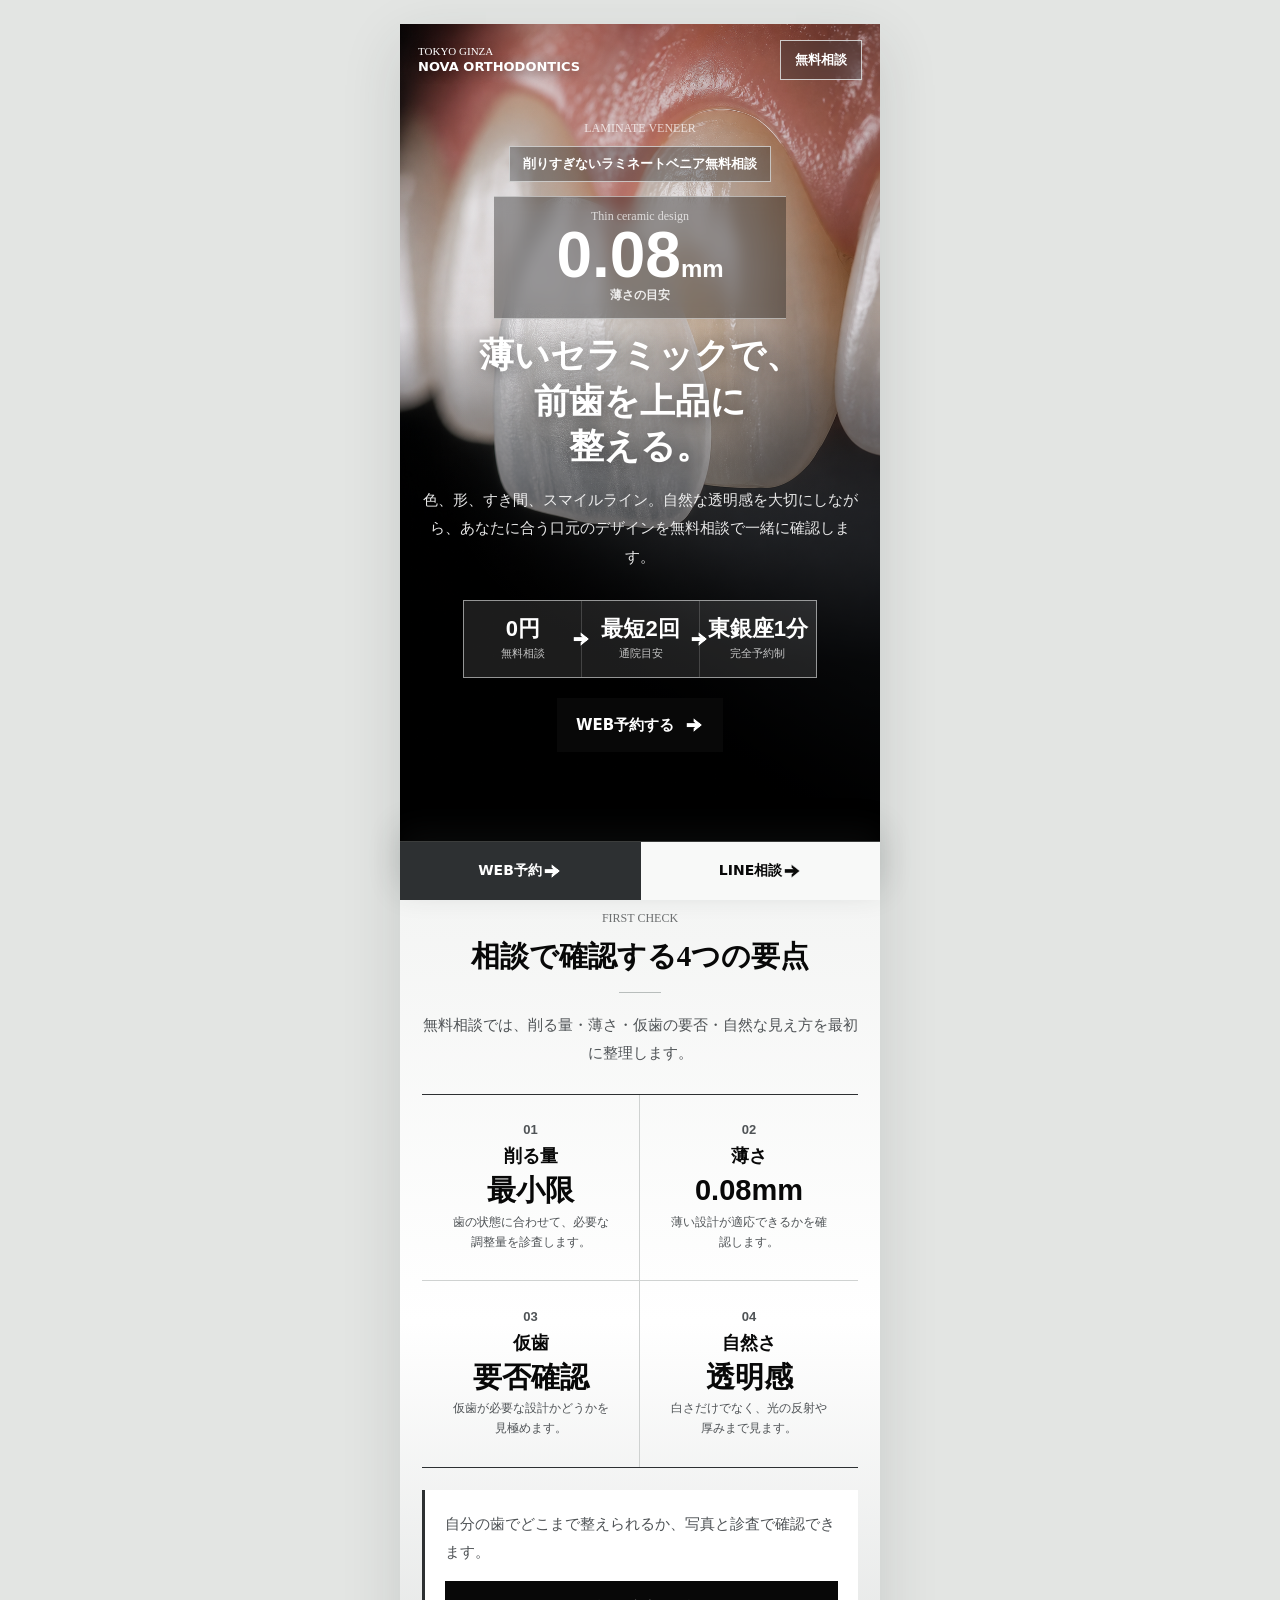
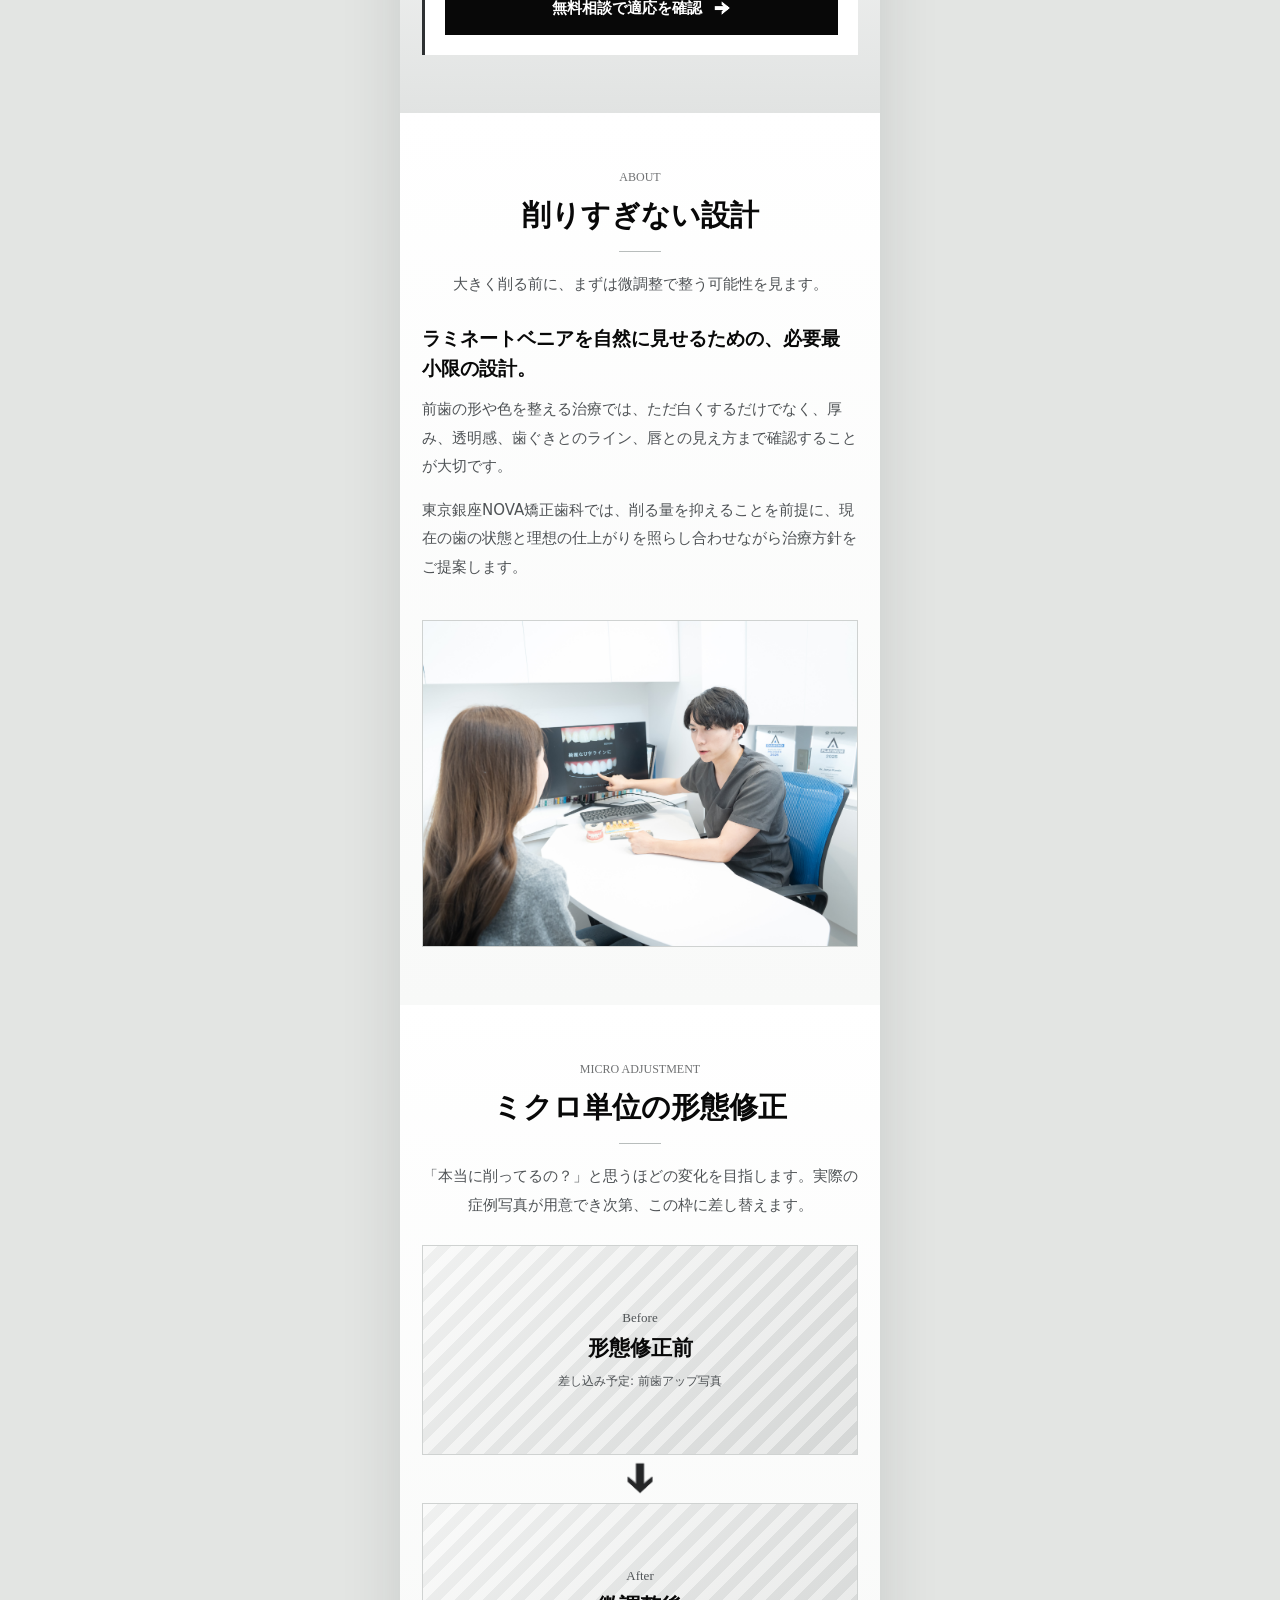
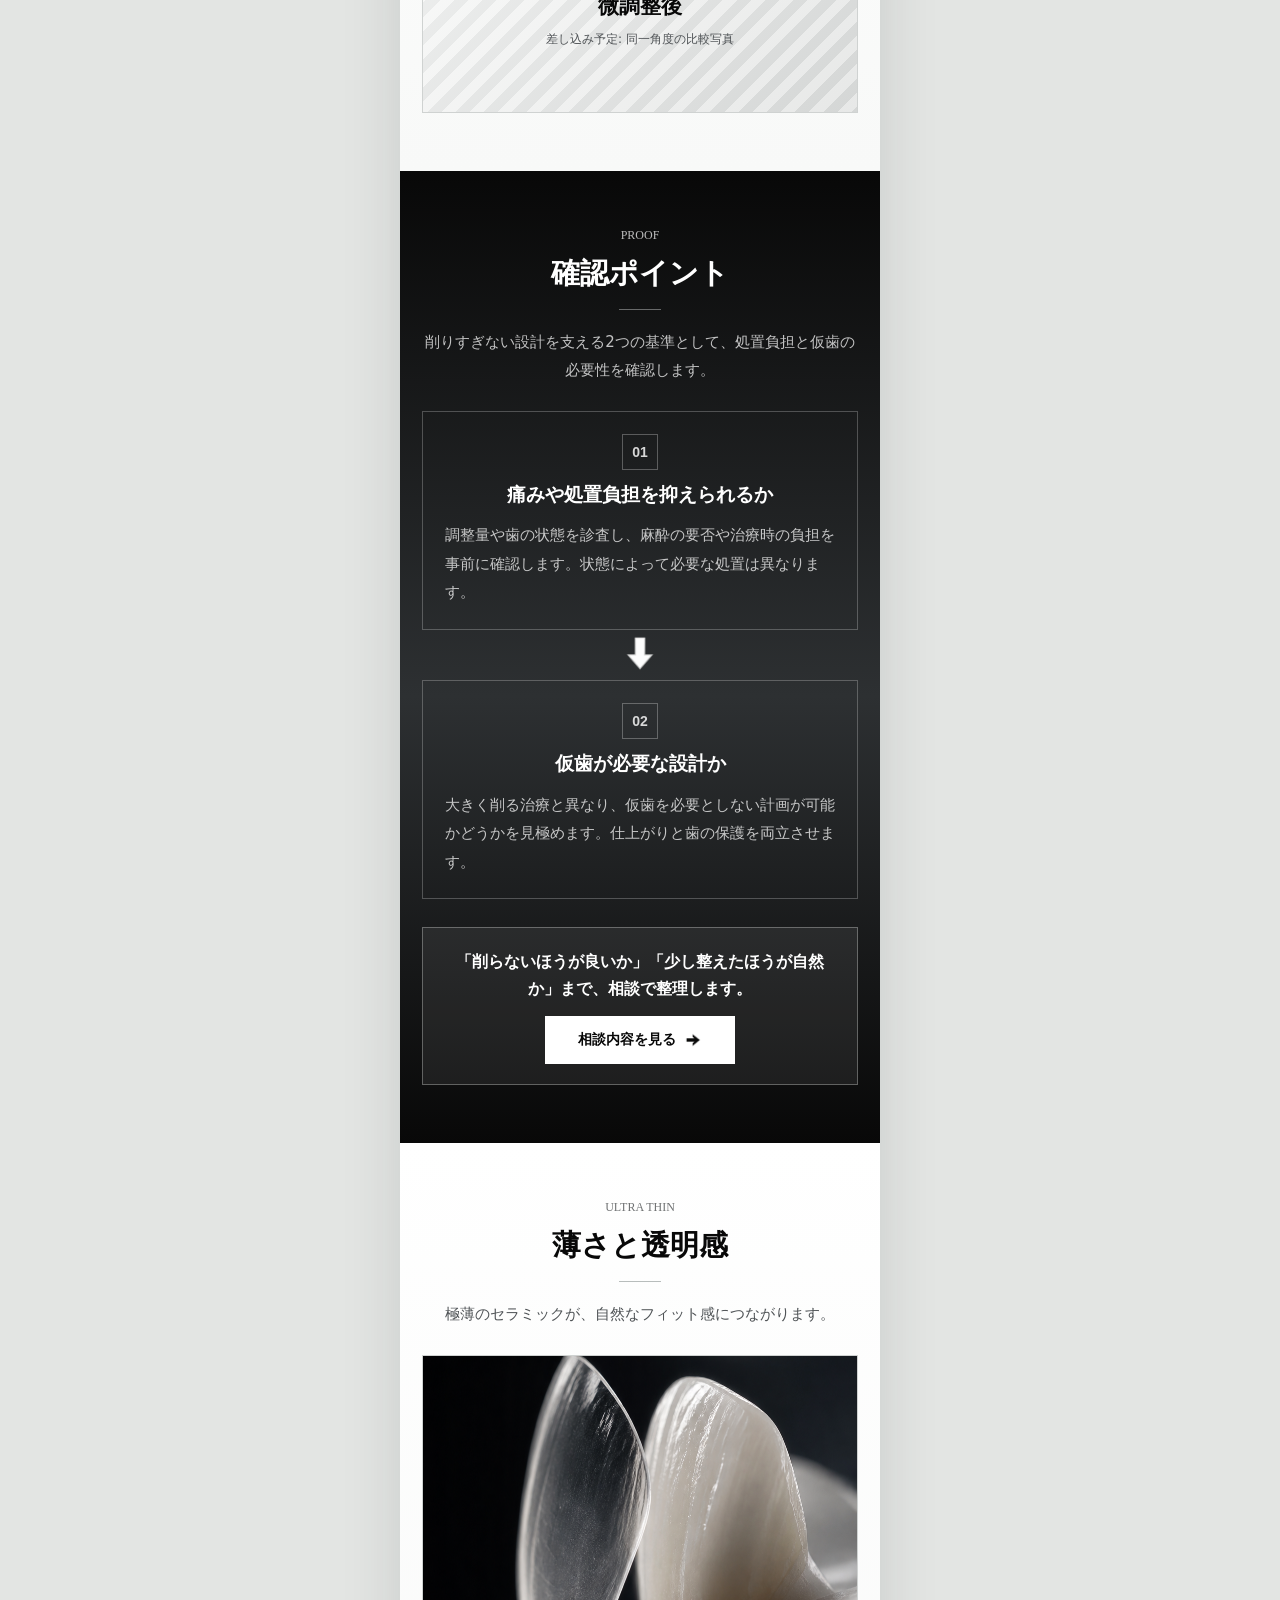
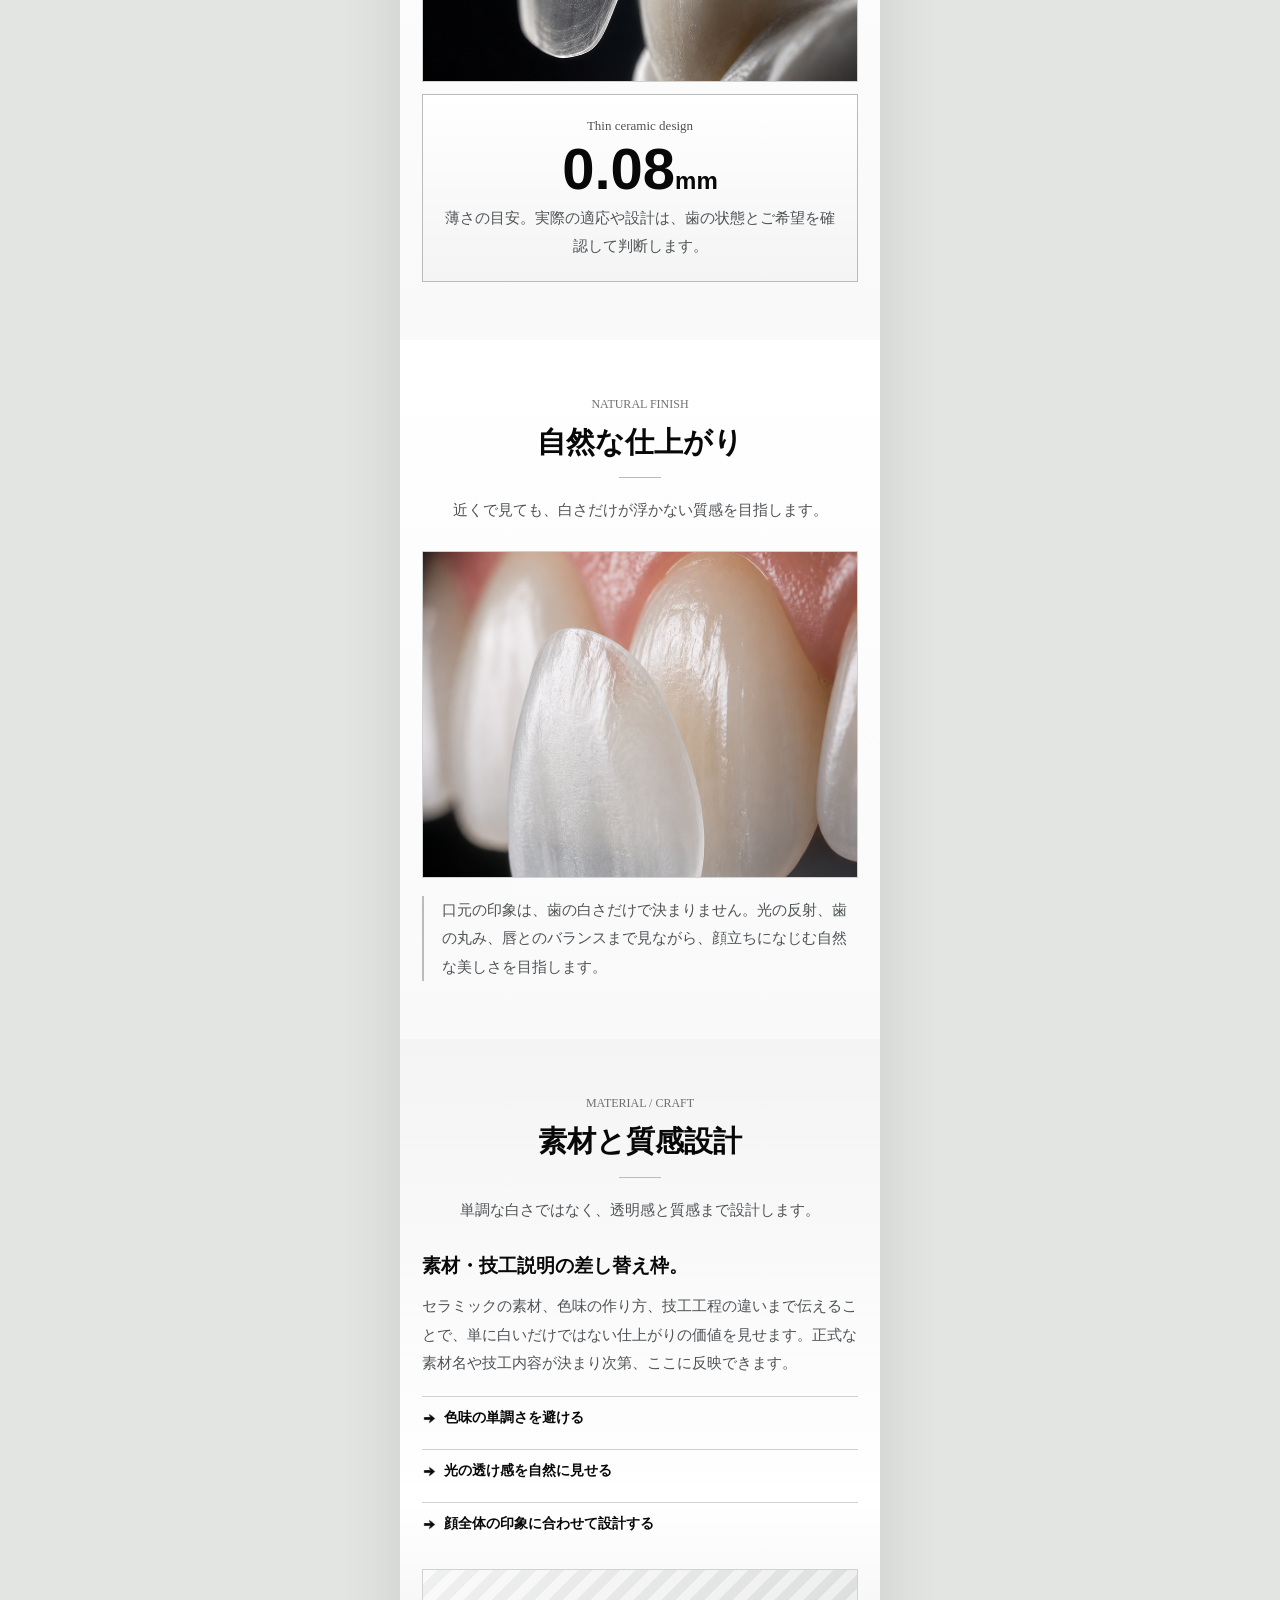
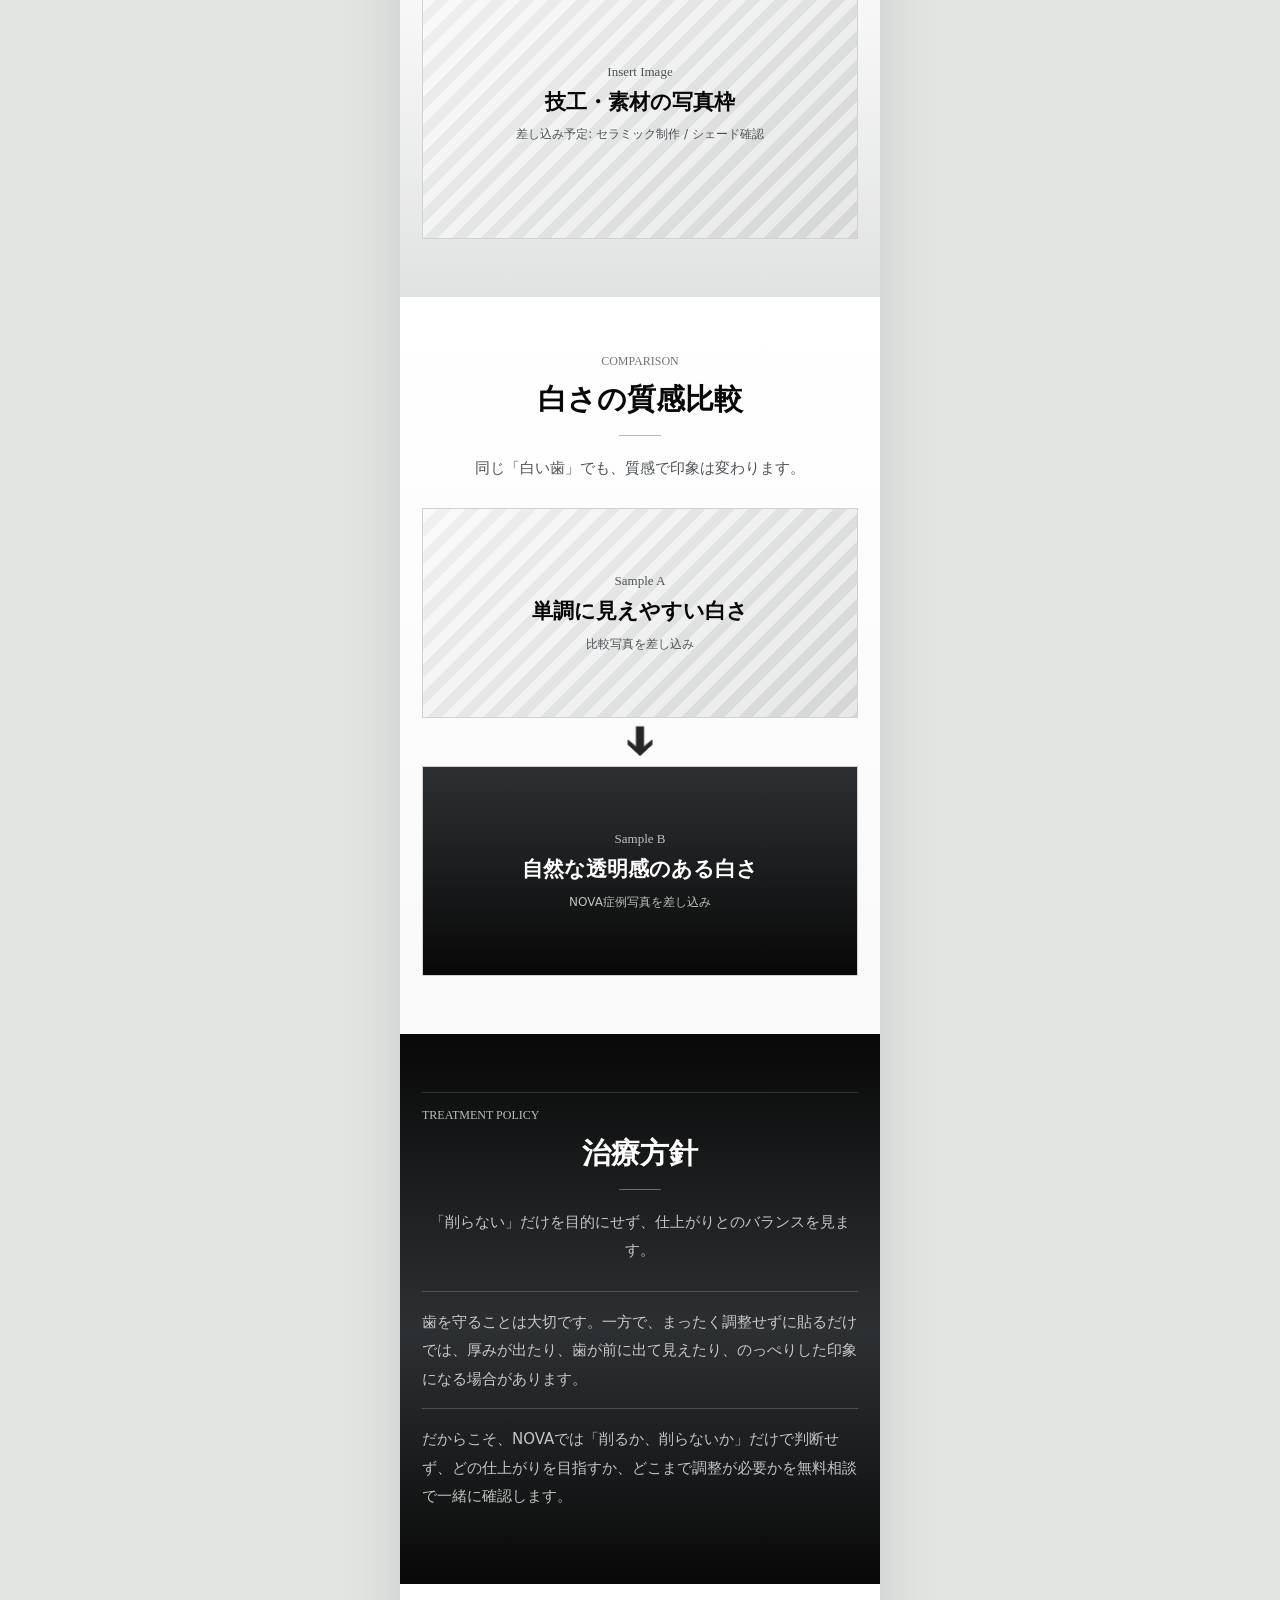
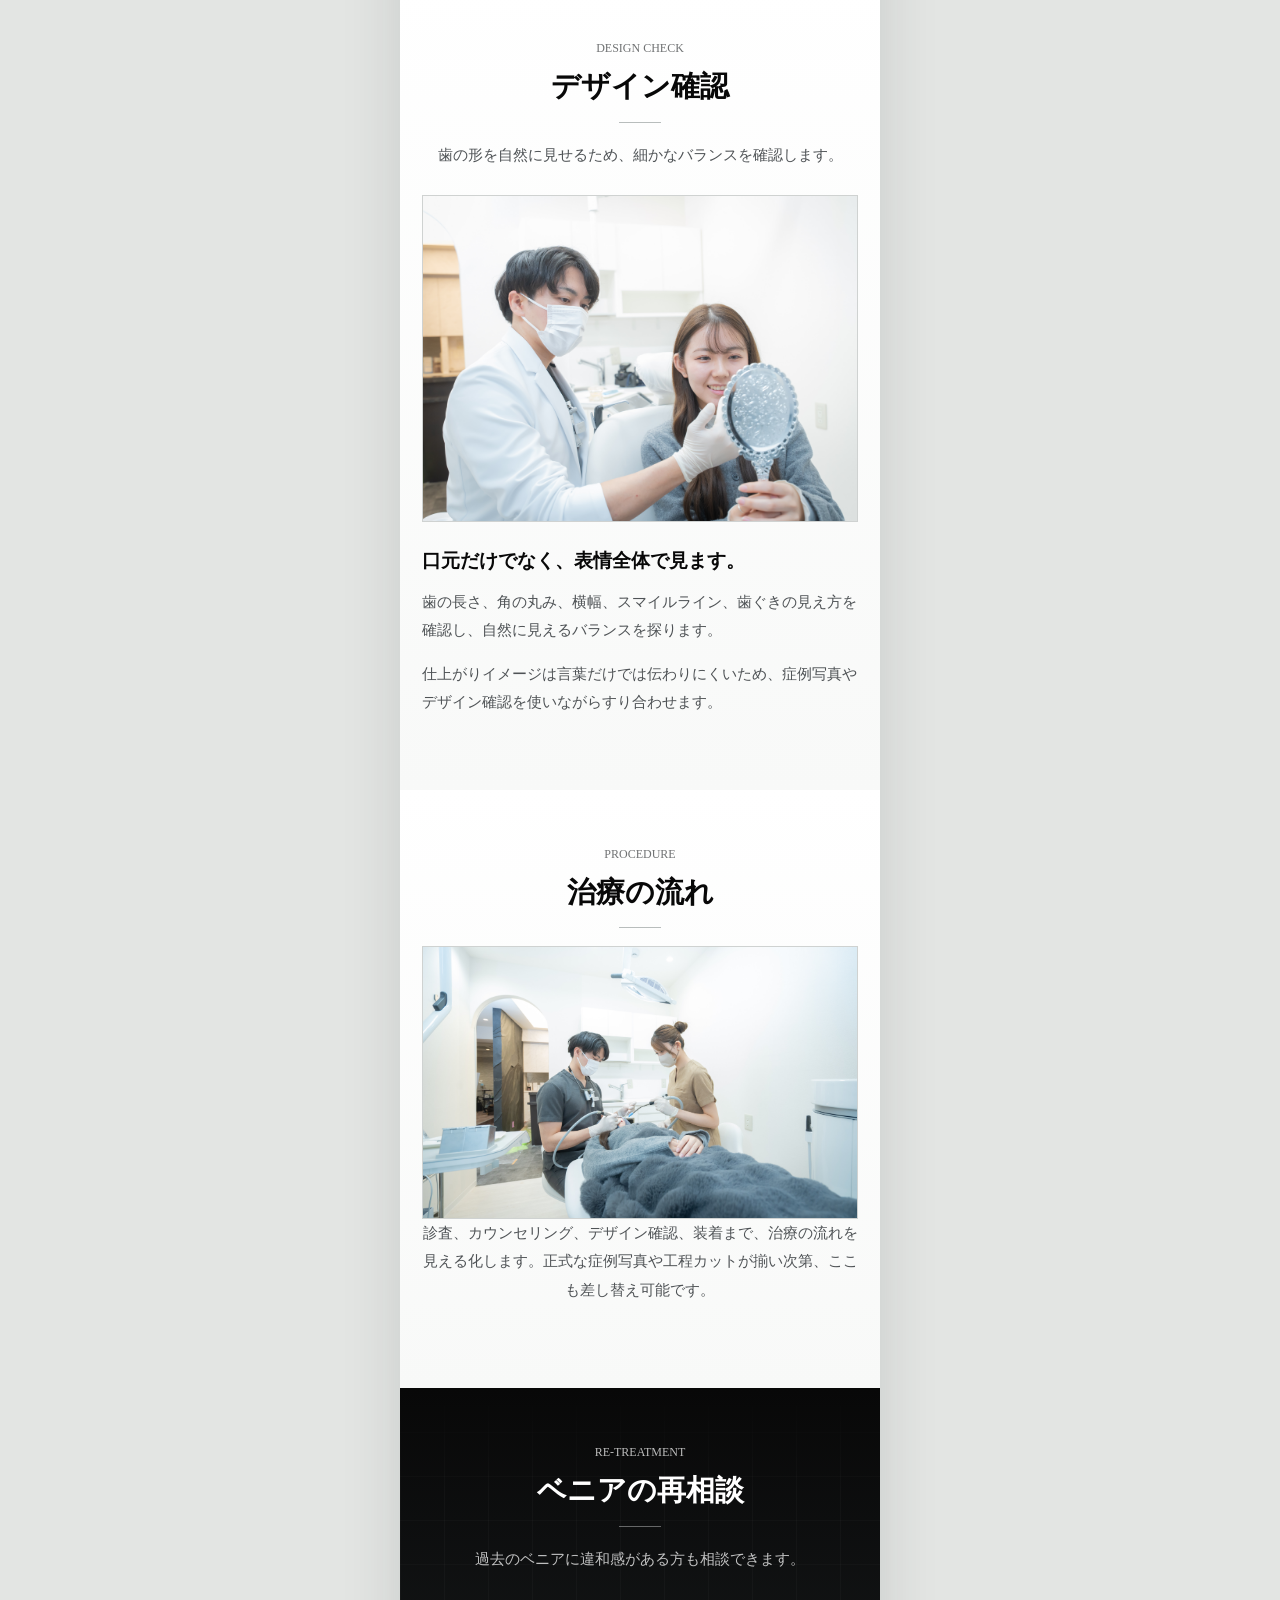
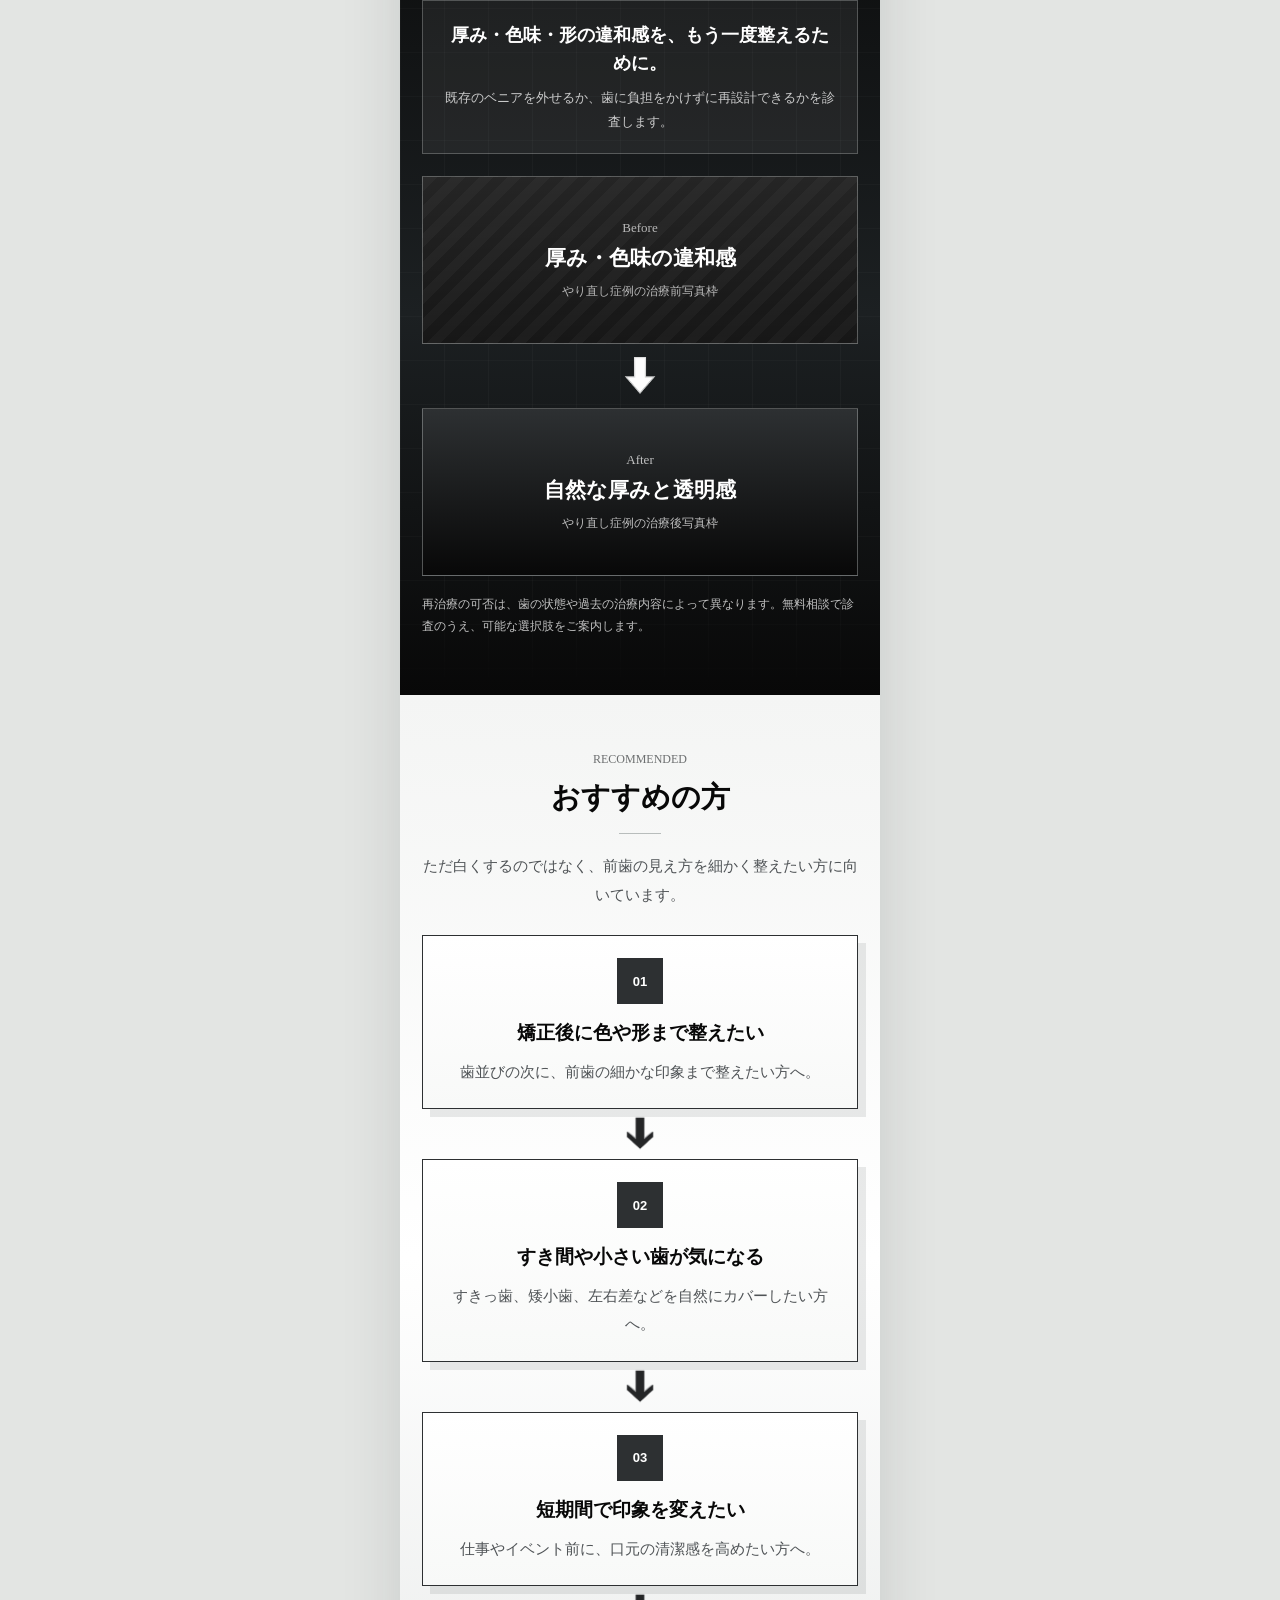
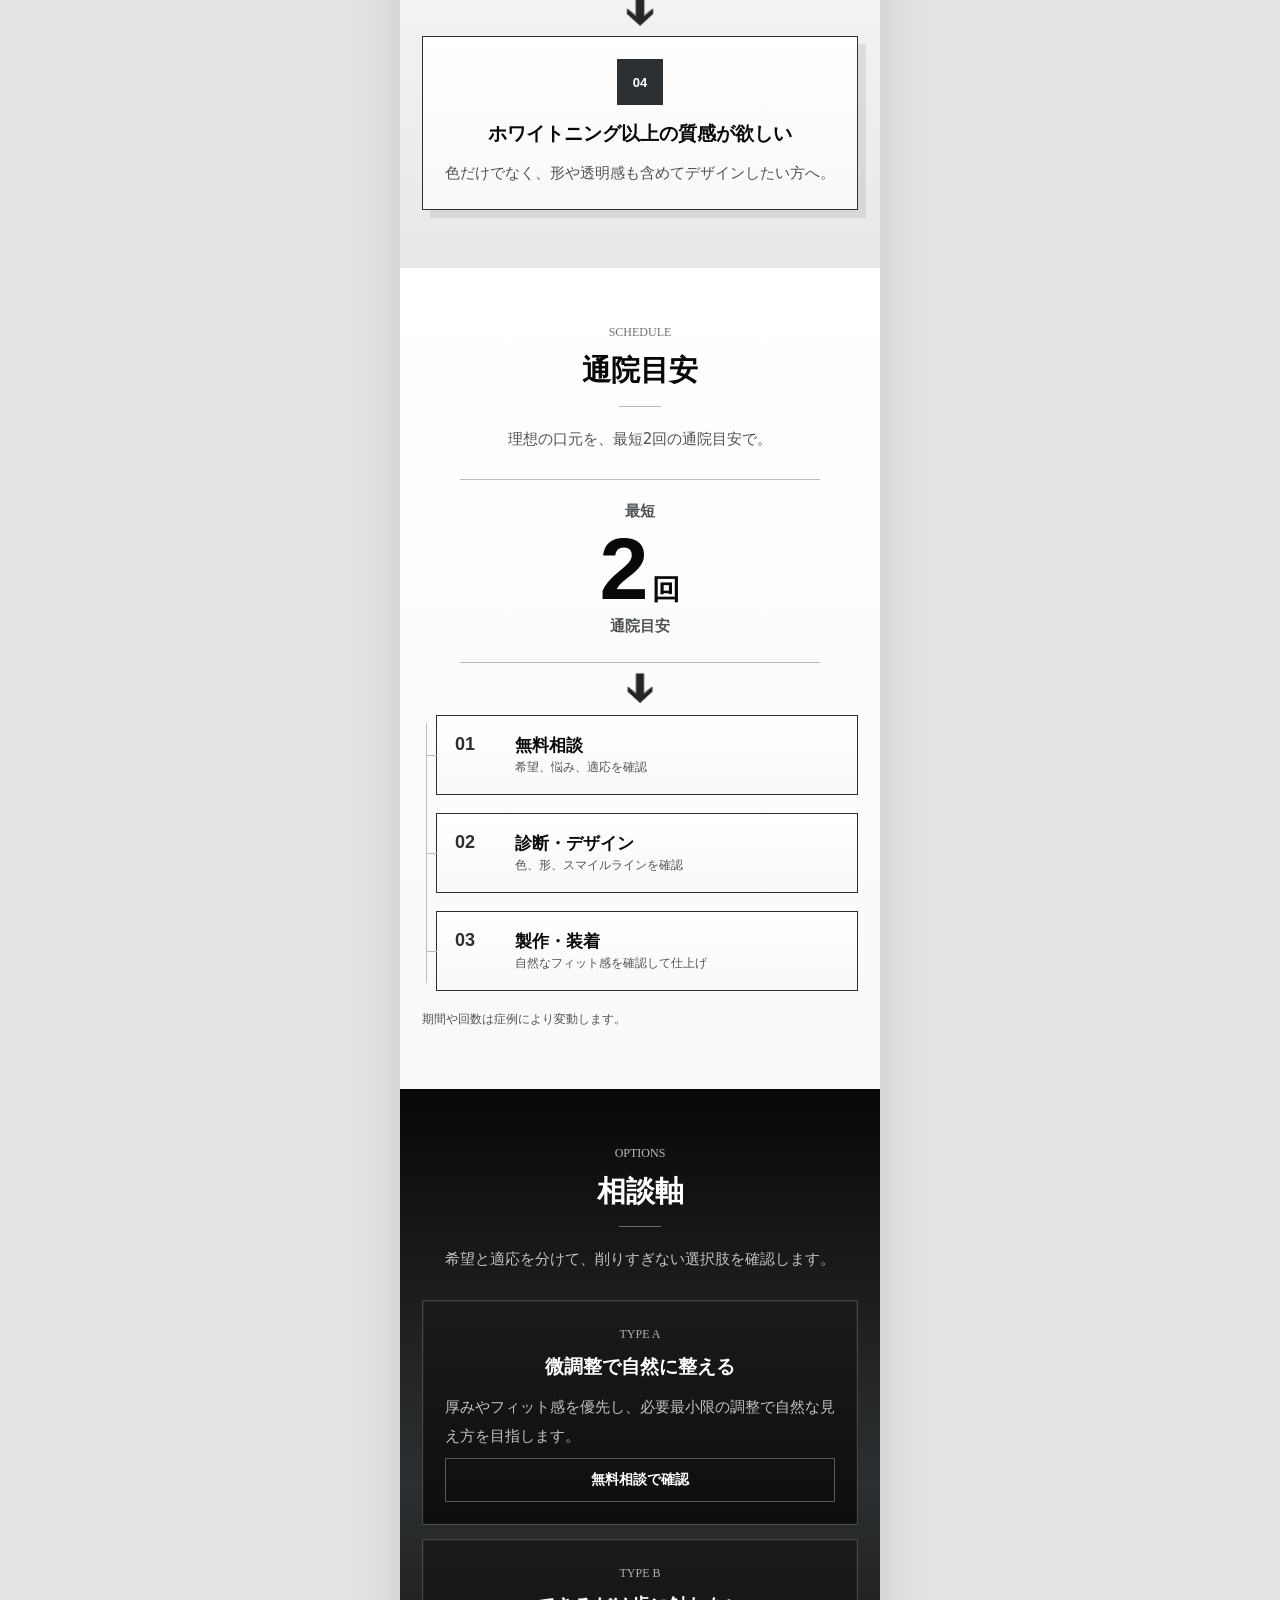
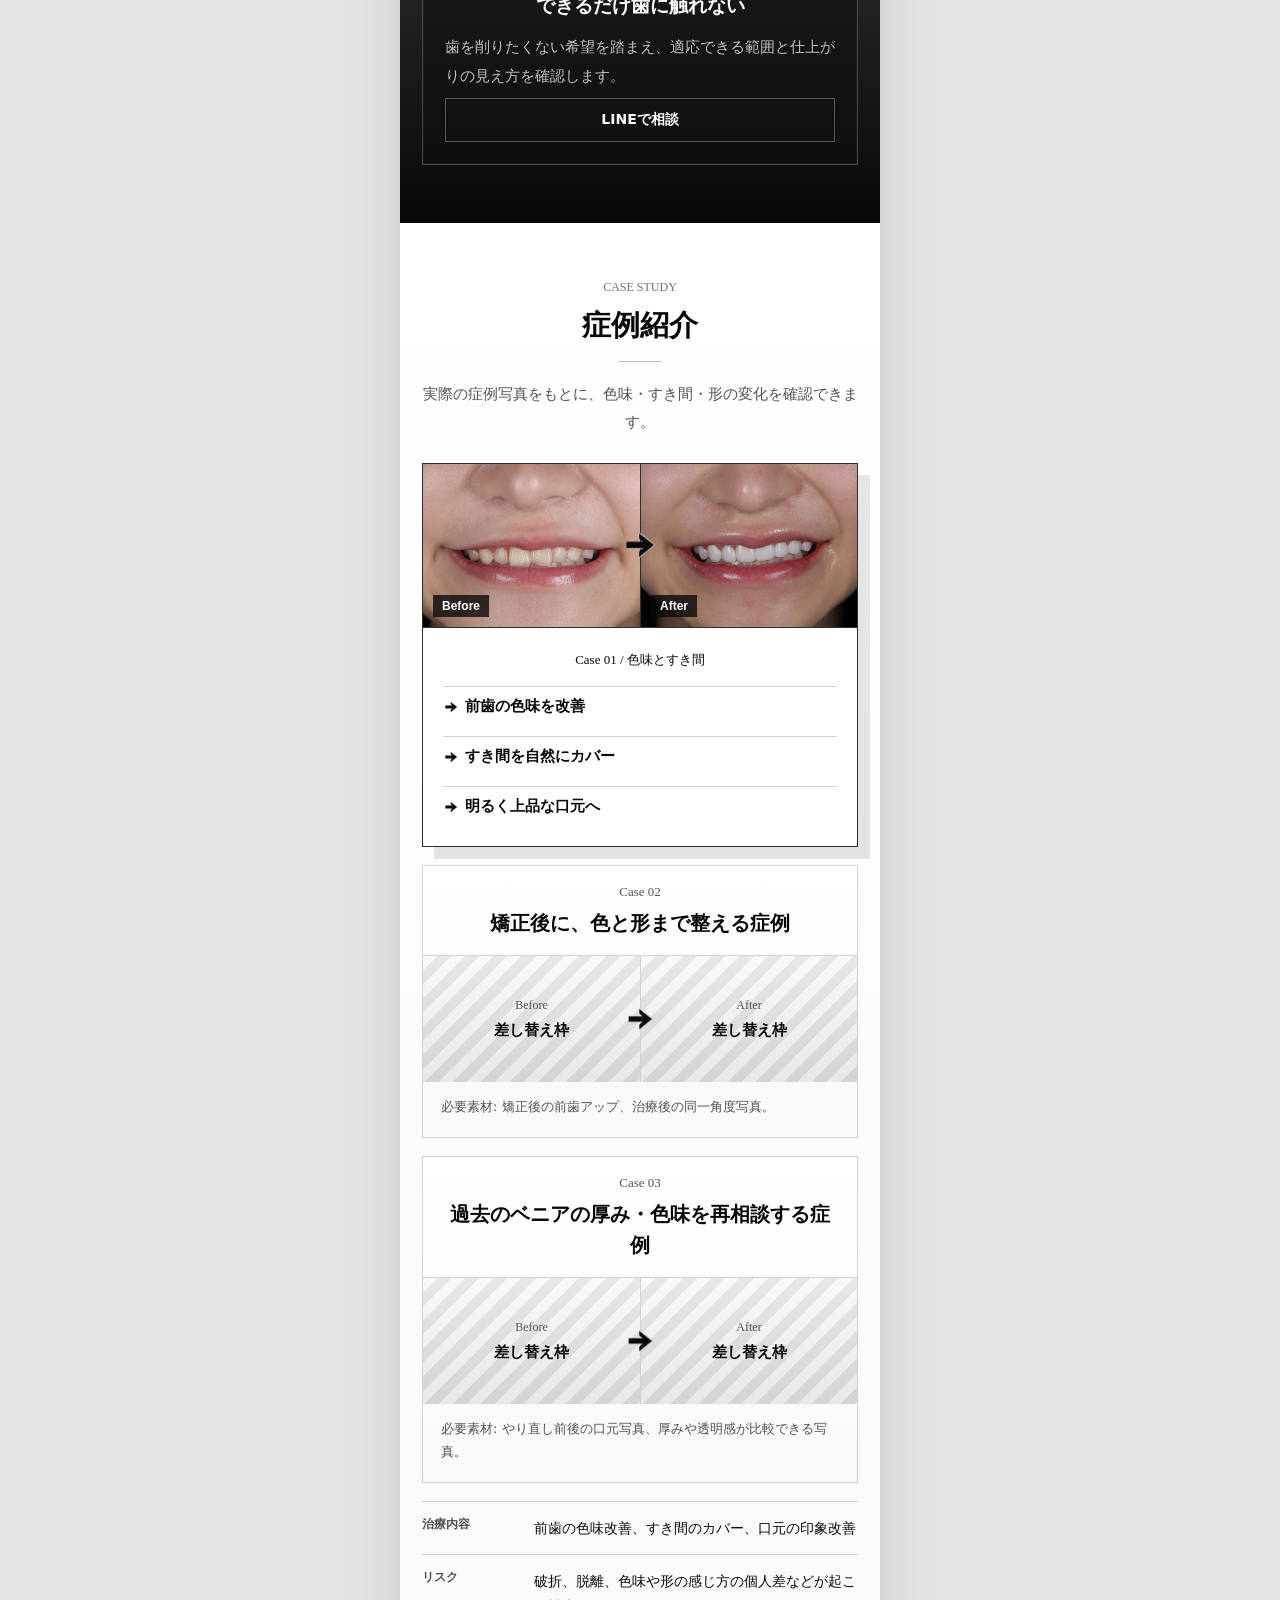
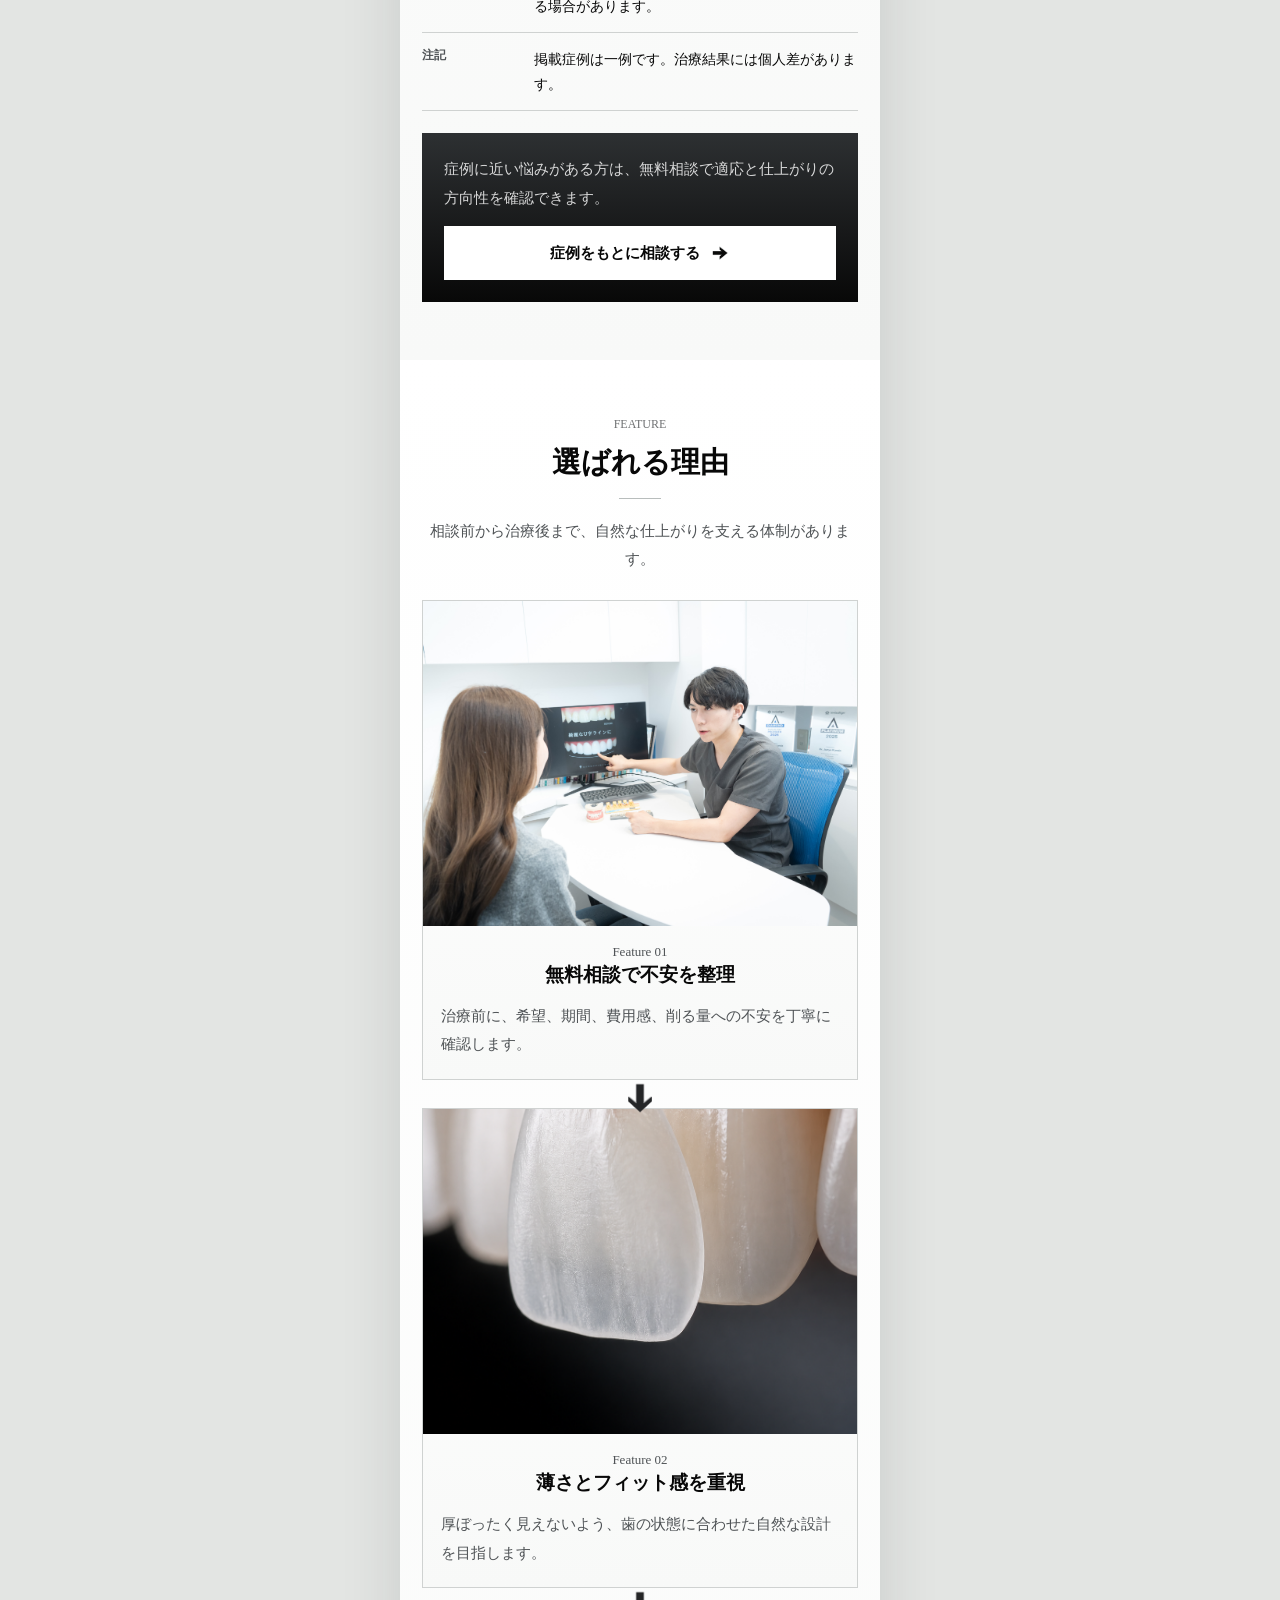
==== commit d7c58b85: "Update renewal LP photo assets" ====
--- a/renewal-demo.html
+++ b/renewal-demo.html
@@ -29,6 +29,11 @@
         <section class="hero-copy" aria-labelledby="hero-title">
           <p class="eyebrow">LAMINATE VENEER</p>
           <p class="hero-service">削りすぎないラミネートベニア無料相談</p>
+          <div class="hero-metric" aria-label="薄さの目安">
+            <span>Thin ceramic design</span>
+            <strong>0.08<small>mm</small></strong>
+            <em>薄さの目安</em>
+          </div>
           <h1 id="hero-title">薄いセラミックで、<br>前歯を上品に<br>整える。</h1>
           <p class="lead">
             色、形、すき間、スマイルライン。自然な透明感を大切にしながら、あなたに合う口元のデザインを無料相談で一緒に確認します。
@@ -40,10 +45,45 @@
           </ul>
           <div class="cta-row">
             <a class="btn btn-primary" href="https://reservation.stransa.co.jp/2747f44875e502d72cb6ea80e31af1cc/reserve/select-frame?web-menu-id=47272">WEB予約する</a>
-            <a class="btn btn-secondary" href="https://line.me/R/ti/p/@853jpbsf?oat_content=url&amp;ts=04210830">LINEで相談</a>
           </div>
         </section>
       </header>
+
+      <section class="section proof-summary section-soft" aria-labelledby="summary-title">
+        <p class="eyebrow">FIRST CHECK</p>
+        <h2 id="summary-title">相談で確認する4つの要点</h2>
+        <p class="section-lead">無料相談では、削る量・薄さ・仮歯の要否・自然な見え方を最初に整理します。</p>
+        <div class="summary-grid">
+          <article>
+            <span>01</span>
+            <strong>削る量</strong>
+            <b>最小限</b>
+            <small>歯の状態に合わせて、必要な調整量を診査します。</small>
+          </article>
+          <article>
+            <span>02</span>
+            <strong>薄さ</strong>
+            <b>0.08mm</b>
+            <small>薄い設計が適応できるかを確認します。</small>
+          </article>
+          <article>
+            <span>03</span>
+            <strong>仮歯</strong>
+            <b>要否確認</b>
+            <small>仮歯が必要な設計かどうかを見極めます。</small>
+          </article>
+          <article>
+            <span>04</span>
+            <strong>自然さ</strong>
+            <b>透明感</b>
+            <small>白さだけでなく、光の反射や厚みまで見ます。</small>
+          </article>
+        </div>
+        <div class="mini-cta">
+          <p>自分の歯でどこまで整えられるか、写真と診査で確認できます。</p>
+          <a class="btn btn-primary" href="https://reservation.stransa.co.jp/2747f44875e502d72cb6ea80e31af1cc/reserve/select-frame?web-menu-id=47272">無料相談で適応を確認</a>
+        </div>
+      </section>
 
       <section class="section intro">
         <p class="eyebrow">ABOUT</p>
@@ -60,7 +100,7 @@
             </p>
           </div>
           <figure class="image-frame">
-            <img src="ラミネートLP画像/カウンセリング.jpg" alt="カウンセリングの様子">
+            <img src="assets/images/clinic-counseling-monitor.jpg" alt="モニターを見ながら説明するカウンセリングの様子">
           </figure>
         </div>
       </section>
@@ -102,6 +142,10 @@
               大きく削る治療と異なり、仮歯を必要としない計画が可能かどうかを見極めます。仕上がりと歯の保護を両立させます。
             </p>
           </article>
+        </div>
+        <div class="proof-cta-bar">
+          <strong>「削らないほうが良いか」「少し整えたほうが自然か」まで、相談で整理します。</strong>
+          <a href="#reservation">相談内容を見る</a>
         </div>
       </section>
 
@@ -143,7 +187,7 @@
           <div>
             <h3>素材・技工説明の差し替え枠。</h3>
             <p>
-              参照LPでは、ブロック削り出しと手作業で積層する技工の違いを説明していました。このデモでは、NOVAで正式に訴求する素材名や技工内容が決まり次第、ここに反映できる構造にしています。
+              セラミックの素材、色味の作り方、技工工程の違いまで伝えることで、単に白いだけではない仕上がりの価値を見せます。正式な素材名や技工内容が決まり次第、ここに反映できます。
             </p>
             <ul class="check-list">
               <li>色味の単調さを避ける</li>
@@ -195,7 +239,7 @@
         <p class="section-lead">歯の形を自然に見せるため、細かなバランスを確認します。</p>
         <div class="split">
           <figure class="image-frame">
-            <img src="ラミネートLP画像/デザイン確認.jpg" alt="デザイン確認の様子">
+            <img src="assets/images/clinic-shade-counseling.jpg" alt="シェードガイドを使って色味を確認する様子">
           </figure>
           <div>
             <h3>口元だけでなく、表情全体で見ます。</h3>
@@ -213,7 +257,7 @@
         <p class="eyebrow">PROCEDURE</p>
         <h2>治療の流れ</h2>
         <figure class="wide-image">
-          <img src="ラミネートLP画像/症例解説.jpg" alt="症例説明を行う様子">
+          <img src="assets/images/clinic-treatment-room.jpg" alt="診療室で処置を行う様子">
         </figure>
         <p class="section-lead">
           診査、カウンセリング、デザイン確認、装着まで、治療の流れを見える化します。正式な症例写真や工程カットが揃い次第、ここも差し替え可能です。
@@ -263,9 +307,9 @@
         <h2>通院目安</h2>
         <p class="section-lead">理想の口元を、最短2回の通院目安で。</p>
         <div class="visit-badge" aria-label="通院目安">
-          <span>MINIMUM</span>
-          <strong>2</strong>
-          <small>VISITS</small>
+          <span>最短</span>
+          <strong>2<em>回</em></strong>
+          <small>通院目安</small>
         </div>
         <div class="timeline">
           <article><span>01</span><b>無料相談</b><small>希望、悩み、適応を確認</small></article>
@@ -295,36 +339,65 @@
         </div>
       </section>
 
-      <section class="section case">
+      <section class="section case" id="case-study">
         <p class="eyebrow">CASE STUDY</p>
         <h2>症例紹介</h2>
-        <div class="case-card" aria-label="症例写真差し替え枠">
-          <div class="case-card__visuals">
-            <article>
-              <span>Before</span>
-              <strong>治療前写真</strong>
-              <small>差し替え予定</small>
-            </article>
-            <article>
-              <span>After</span>
-              <strong>治療後写真</strong>
-              <small>差し替え予定</small>
-            </article>
-          </div>
-          <div class="case-card__summary">
-            <p class="case-card__label">この方のケース概要</p>
-            <ul>
-              <li>前歯の色味を改善</li>
-              <li>すき間を自然にカバー</li>
-              <li>明るく上品な口元へ</li>
-            </ul>
-          </div>
+        <p class="section-lead">実際の症例写真をもとに、色味・すき間・形の変化を確認できます。</p>
+        <div class="case-stack" aria-label="症例写真">
+          <article class="case-card case-card--feature">
+            <div class="case-card__visuals">
+              <article class="case-photo">
+                <img src="assets/images/case-before.jpg" alt="ラミネートベニア治療前の口元">
+                <span>Before</span>
+              </article>
+              <article class="case-photo">
+                <img src="assets/images/case-after.jpg" alt="ラミネートベニア治療後の口元">
+                <span>After</span>
+              </article>
+            </div>
+            <div class="case-card__summary">
+              <p class="case-card__label">Case 01 / 色味とすき間</p>
+              <ul>
+                <li>前歯の色味を改善</li>
+                <li>すき間を自然にカバー</li>
+                <li>明るく上品な口元へ</li>
+              </ul>
+            </div>
+          </article>
+
+          <article class="case-mini">
+            <div class="case-mini__head">
+              <span>Case 02</span>
+              <strong>矯正後に、色と形まで整える症例</strong>
+            </div>
+            <div class="case-mini__visuals">
+              <div><span>Before</span><b>差し替え枠</b></div>
+              <div><span>After</span><b>差し替え枠</b></div>
+            </div>
+            <p>必要素材: 矯正後の前歯アップ、治療後の同一角度写真。</p>
+          </article>
+
+          <article class="case-mini">
+            <div class="case-mini__head">
+              <span>Case 03</span>
+              <strong>過去のベニアの厚み・色味を再相談する症例</strong>
+            </div>
+            <div class="case-mini__visuals">
+              <div><span>Before</span><b>差し替え枠</b></div>
+              <div><span>After</span><b>差し替え枠</b></div>
+            </div>
+            <p>必要素材: やり直し前後の口元写真、厚みや透明感が比較できる写真。</p>
+          </article>
         </div>
         <dl class="case-info">
           <div><dt>治療内容</dt><dd>前歯の色味改善、すき間のカバー、口元の印象改善</dd></div>
           <div><dt>リスク</dt><dd>破折、脱離、色味や形の感じ方の個人差などが起こる場合があります。</dd></div>
           <div><dt>注記</dt><dd>掲載症例は一例です。治療結果には個人差があります。</dd></div>
         </dl>
+        <div class="case-cta">
+          <p>症例に近い悩みがある方は、無料相談で適応と仕上がりの方向性を確認できます。</p>
+          <a class="btn btn-primary" href="https://reservation.stransa.co.jp/2747f44875e502d72cb6ea80e31af1cc/reserve/select-frame?web-menu-id=47272">症例をもとに相談する</a>
+        </div>
       </section>
 
       <section class="section reason">
@@ -333,7 +406,7 @@
         <p class="section-lead">相談前から治療後まで、自然な仕上がりを支える体制があります。</p>
         <div class="feature-list">
           <article>
-            <img src="ラミネートLP画像/カウンセリング.jpg" alt="相談の様子">
+            <img src="assets/images/clinic-counseling-monitor.jpg" alt="モニターを見ながら相談する様子">
             <span>Feature 01</span>
             <h3>無料相談で不安を整理</h3>
             <p>治療前に、希望、期間、費用感、削る量への不安を丁寧に確認します。</p>
@@ -345,13 +418,13 @@
             <p>厚ぼったく見えないよう、歯の状態に合わせた自然な設計を目指します。</p>
           </article>
           <article>
-            <img src="ラミネートLP画像/デザイン確認.jpg" alt="デザイン確認">
+            <img src="assets/images/clinic-shade-check.jpg" alt="歯の色味を確認する様子">
             <span>Feature 03</span>
             <h3>顔全体でデザイン確認</h3>
             <p>歯だけでなく、笑った時の表情や口元全体のバランスを見ます。</p>
           </article>
           <article>
-            <img src="ラミネートLP画像/25.07.11 神田 純也 dr_kanjun_xclinic6847.jpg" alt="院長 神田純也">
+            <img src="assets/images/doctor-xray-explanation.jpg" alt="医師が検査画像を説明する様子">
             <span>Feature 04</span>
             <h3>医師が治療方針を説明</h3>
             <p>メリットだけでなく、適応やリスクも含めて納得できるよう説明します。</p>
@@ -378,7 +451,7 @@
         <p class="eyebrow">DOCTOR</p>
         <h2>ドクター紹介</h2>
         <div class="doctor-block">
-          <img src="ラミネートLP画像/25.07.11 神田 純也 dr_kanjun_xclinic6847.jpg" alt="院長 神田純也">
+          <img src="assets/images/doctor-kanda-portrait.jpg" alt="院長 神田純也">
           <div>
             <p class="role">院長</p>
             <h3>神田 純也</h3>
@@ -392,6 +465,9 @@
       <section class="section clinic">
         <p class="eyebrow">CLINIC</p>
         <h2>東京銀座NOVA矯正歯科</h2>
+        <figure class="wide-image clinic-photo">
+          <img src="assets/images/clinic-exterior.jpg" alt="東京銀座NOVA矯正歯科の外観">
+        </figure>
         <dl class="clinic-info">
           <div><dt>住所</dt><dd>〒104-0061<br>東京都中央区銀座5丁目14-17 USBビル2F</dd></div>
           <div><dt>アクセス</dt><dd>東銀座駅から徒歩1分 / 銀座駅から徒歩5分</dd></div>
--- a/renewal-demo.css
+++ b/renewal-demo.css
@@ -106,7 +106,7 @@
 
 .hero {
   position: relative;
-  min-height: 780px;
+  min-height: 840px;
   background: var(--ink);
   color: var(--white);
 }
@@ -137,11 +137,11 @@
   position: relative;
   z-index: 2;
   display: flex;
-  min-height: 780px;
+  min-height: 840px;
   flex-direction: column;
   justify-content: flex-end;
   align-items: center;
-  padding: 96px 22px 34px;
+  padding: 96px 22px 112px;
   text-align: center;
 }
 
@@ -165,7 +165,7 @@
 h1 {
   margin-bottom: 16px;
   font-family: var(--font-display);
-  font-size: 37px;
+  font-size: 35px;
   line-height: 1.3;
   font-weight: 700;
   text-shadow: 0 2px 18px rgba(0, 0, 0, 0.45);
@@ -214,6 +214,46 @@
   font-size: 13px;
   font-weight: 700;
   line-height: 1.2;
+}
+
+.hero-metric {
+  display: grid;
+  justify-items: center;
+  gap: 2px;
+  width: min(100%, 292px);
+  margin: 0 0 14px;
+  padding: 12px 18px 14px;
+  border-top: 1px solid rgba(225, 227, 226, 0.62);
+  border-bottom: 1px solid rgba(225, 227, 226, 0.62);
+  background: rgba(8, 8, 8, 0.34);
+  backdrop-filter: blur(8px);
+}
+
+.hero-metric span {
+  font-family: var(--font-label);
+  font-size: 12px;
+  color: rgba(255, 255, 255, 0.72);
+}
+
+.hero-metric strong {
+  display: block;
+  font-family: var(--font-number);
+  font-size: 64px;
+  font-weight: 800;
+  line-height: 0.92;
+  letter-spacing: 0;
+  font-variant-numeric: tabular-nums;
+}
+
+.hero-metric small {
+  font-size: 24px;
+}
+
+.hero-metric em {
+  color: rgba(255, 255, 255, 0.86);
+  font-size: 12px;
+  font-style: normal;
+  font-weight: 700;
 }
 
 .hero-facts {
@@ -353,6 +393,77 @@
   opacity: 0.72;
 }
 
+.proof-summary {
+  padding-top: 48px;
+}
+
+.summary-grid {
+  display: grid;
+  grid-template-columns: repeat(2, minmax(0, 1fr));
+  margin: 8px 0 22px;
+  border-top: 1px solid var(--graphite);
+  border-bottom: 1px solid var(--graphite);
+}
+
+.summary-grid article {
+  display: grid;
+  min-height: 186px;
+  align-content: center;
+  justify-items: center;
+  gap: 7px;
+  padding: 18px 12px;
+  text-align: center;
+}
+
+.summary-grid article:nth-child(odd) {
+  border-right: 1px solid var(--line);
+}
+
+.summary-grid article:nth-child(-n + 2) {
+  border-bottom: 1px solid var(--line);
+}
+
+.summary-grid span {
+  color: var(--muted);
+  font-family: var(--font-number);
+  font-size: 13px;
+  font-weight: 800;
+  font-variant-numeric: tabular-nums;
+}
+
+.summary-grid strong {
+  font-family: var(--font-display);
+  font-size: 18px;
+  line-height: 1.35;
+}
+
+.summary-grid b {
+  font-family: var(--font-number);
+  font-size: 29px;
+  line-height: 1.05;
+  font-variant-numeric: tabular-nums;
+}
+
+.summary-grid small {
+  max-width: 13em;
+  color: var(--muted);
+  font-size: 12px;
+  line-height: 1.65;
+}
+
+.mini-cta {
+  display: grid;
+  gap: 14px;
+  padding: 20px;
+  border-left: 3px solid var(--graphite);
+  background: var(--white);
+}
+
+.mini-cta p {
+  margin-bottom: 0;
+  text-align: left;
+}
+
 .section > h2::after {
   content: "";
   display: block;
@@ -546,6 +657,45 @@
   text-align: left;
 }
 
+.proof-cta-bar {
+  display: grid;
+  gap: 14px;
+  margin-top: 28px;
+  padding: 20px;
+  border: 1px solid rgba(225, 227, 226, 0.34);
+  background: rgba(225, 227, 226, 0.08);
+  text-align: center;
+}
+
+.proof-cta-bar strong {
+  color: var(--white);
+  font-size: 16px;
+  line-height: 1.7;
+}
+
+.proof-cta-bar a {
+  display: inline-flex;
+  min-height: 48px;
+  min-width: 190px;
+  align-items: center;
+  justify-content: center;
+  justify-self: center;
+  padding: 13px 18px;
+  background: var(--white);
+  color: var(--ink);
+  font-size: 14px;
+  font-weight: 800;
+  text-decoration: none;
+}
+
+.proof-cta-bar a::after {
+  content: "";
+  width: 18px;
+  height: 18px;
+  margin-left: 8px;
+  background: var(--arrow-right-light) center / contain no-repeat;
+}
+
 .media-stack {
   display: grid;
   gap: 12px;
@@ -780,14 +930,14 @@
 .visit-badge {
   position: relative;
   display: grid;
-  grid-template-columns: 1fr auto 1fr;
-  align-items: center;
-  gap: 12px;
-  margin: 0 0 48px;
-  padding: 20px;
-  border: 1px solid var(--graphite);
-  background: linear-gradient(90deg, var(--ink) 0%, var(--graphite) 50%, var(--ink) 100%);
-  color: var(--white);
+  width: min(100%, 360px);
+  justify-items: center;
+  gap: 6px;
+  margin: 0 auto 52px;
+  padding: 22px 0 26px;
+  border-top: 1px solid var(--silver);
+  border-bottom: 1px solid var(--silver);
+  color: var(--ink);
   text-align: center;
 }
 
@@ -804,18 +954,25 @@
 
 .visit-badge span,
 .visit-badge small {
-  font-family: var(--font-label);
-  font-size: 12px;
+  font-family: var(--font-body);
+  font-size: 15px;
+  font-weight: 800;
   letter-spacing: 0;
-  color: rgba(255, 255, 255, 0.72);
+  color: var(--muted);
 }
 
 .visit-badge strong {
   font-family: var(--font-number);
-  font-size: 82px;
+  font-size: 88px;
   font-weight: 800;
-  line-height: 0.88;
+  line-height: 0.95;
   font-variant-numeric: tabular-nums;
+}
+
+.visit-badge strong em {
+  margin-left: 4px;
+  font-size: 28px;
+  font-style: normal;
 }
 
 .timeline {
@@ -910,9 +1067,24 @@
   text-decoration: none;
 }
 
+.case .section-lead {
+  max-width: 31em;
+  margin-left: auto;
+  margin-right: auto;
+}
+
+.case-stack {
+  display: grid;
+  gap: 18px;
+}
+
 .case-card {
   border: 1px solid var(--graphite);
   background: var(--white);
+}
+
+.case-card--feature {
+  box-shadow: 12px 12px 0 rgba(45, 48, 50, 0.12);
 }
 
 .case-card__visuals {
@@ -947,6 +1119,38 @@
     repeating-linear-gradient(135deg, #f6f7f6 0, #f6f7f6 10px, var(--smoke) 10px, var(--smoke) 20px);
 }
 
+.case-card__visuals .case-photo {
+  position: relative;
+  display: block;
+  min-height: 0;
+  aspect-ratio: 4 / 3;
+  padding: 0;
+  overflow: hidden;
+  background: var(--ink);
+}
+
+.case-card__visuals .case-photo img {
+  width: 100%;
+  height: 100%;
+  object-fit: cover;
+  object-position: center center;
+}
+
+.case-card__visuals .case-photo span {
+  position: absolute;
+  left: 10px;
+  bottom: 10px;
+  z-index: 2;
+  padding: 5px 9px;
+  background: rgba(8, 8, 8, 0.78);
+  color: var(--white);
+  font-family: var(--font-number);
+  font-size: 12px;
+  font-weight: 800;
+  letter-spacing: 0;
+  line-height: 1;
+}
+
 .case-card__visuals article + article {
   border-left: 1px solid var(--graphite);
 }
@@ -1006,6 +1210,85 @@
   background: var(--arrow-right-light) center / contain no-repeat;
 }
 
+.case-mini {
+  border: 1px solid var(--line);
+  background: linear-gradient(180deg, var(--white) 0%, var(--mist) 100%);
+}
+
+.case-mini__head {
+  display: grid;
+  gap: 8px;
+  padding: 18px 18px 16px;
+  border-bottom: 1px solid var(--line);
+  text-align: center;
+}
+
+.case-mini__head span {
+  font-family: var(--font-label);
+  font-size: 13px;
+  color: var(--muted);
+}
+
+.case-mini__head strong {
+  font-family: var(--font-display);
+  font-size: 20px;
+  line-height: 1.55;
+}
+
+.case-mini__visuals {
+  position: relative;
+  display: grid;
+  grid-template-columns: 1fr 1fr;
+}
+
+.case-mini__visuals::after {
+  content: "";
+  position: absolute;
+  left: 50%;
+  top: 50%;
+  z-index: 3;
+  width: 32px;
+  height: 32px;
+  background: var(--arrow-right-light) center / contain no-repeat;
+  transform: translate(-50%, -50%);
+}
+
+.case-mini__visuals div {
+  display: grid;
+  min-height: 126px;
+  align-content: center;
+  justify-items: center;
+  gap: 8px;
+  padding: 16px 10px;
+  text-align: center;
+  background:
+    linear-gradient(180deg, rgba(255, 255, 255, 0.18), rgba(45, 48, 50, 0.08)),
+    repeating-linear-gradient(135deg, #f6f7f6 0, #f6f7f6 10px, var(--smoke) 10px, var(--smoke) 20px);
+}
+
+.case-mini__visuals div + div {
+  border-left: 1px solid var(--line);
+}
+
+.case-mini__visuals span {
+  font-family: var(--font-label);
+  font-size: 12px;
+  color: var(--muted);
+}
+
+.case-mini__visuals b {
+  font-size: 15px;
+}
+
+.case-mini p {
+  margin: 0;
+  padding: 14px 18px 18px;
+  color: var(--muted);
+  font-size: 13px;
+  line-height: 1.75;
+  text-align: left;
+}
+
 .case-info,
 .clinic-info {
   display: grid;
@@ -1033,6 +1316,32 @@
   margin: 0;
   font-size: 14px;
   line-height: 1.75;
+}
+
+.case-cta {
+  display: grid;
+  gap: 14px;
+  margin-top: 22px;
+  padding: 22px;
+  background: linear-gradient(180deg, var(--graphite) 0%, var(--ink) 100%);
+  color: var(--white);
+  text-align: center;
+}
+
+.case-cta p {
+  margin-bottom: 0;
+  color: rgba(255, 255, 255, 0.82);
+  text-align: left;
+}
+
+.case-cta .btn {
+  border-color: rgba(255, 255, 255, 0.7);
+  background: var(--white);
+  color: var(--ink);
+}
+
+.case-cta .btn::after {
+  filter: none;
 }
 
 .feature-list {
@@ -1134,6 +1443,14 @@
 .clinic-info a {
   font-weight: 800;
   text-decoration: none;
+}
+
+.clinic-photo {
+  margin-bottom: 18px;
+}
+
+.clinic-photo img {
+  object-position: center 58%;
 }
 
 .map-slot {
@@ -1214,11 +1531,11 @@
   }
 
   .hero {
-    min-height: 800px;
+    min-height: 840px;
   }
 
   .hero-copy {
-    min-height: 800px;
+    min-height: 840px;
   }
 }
 
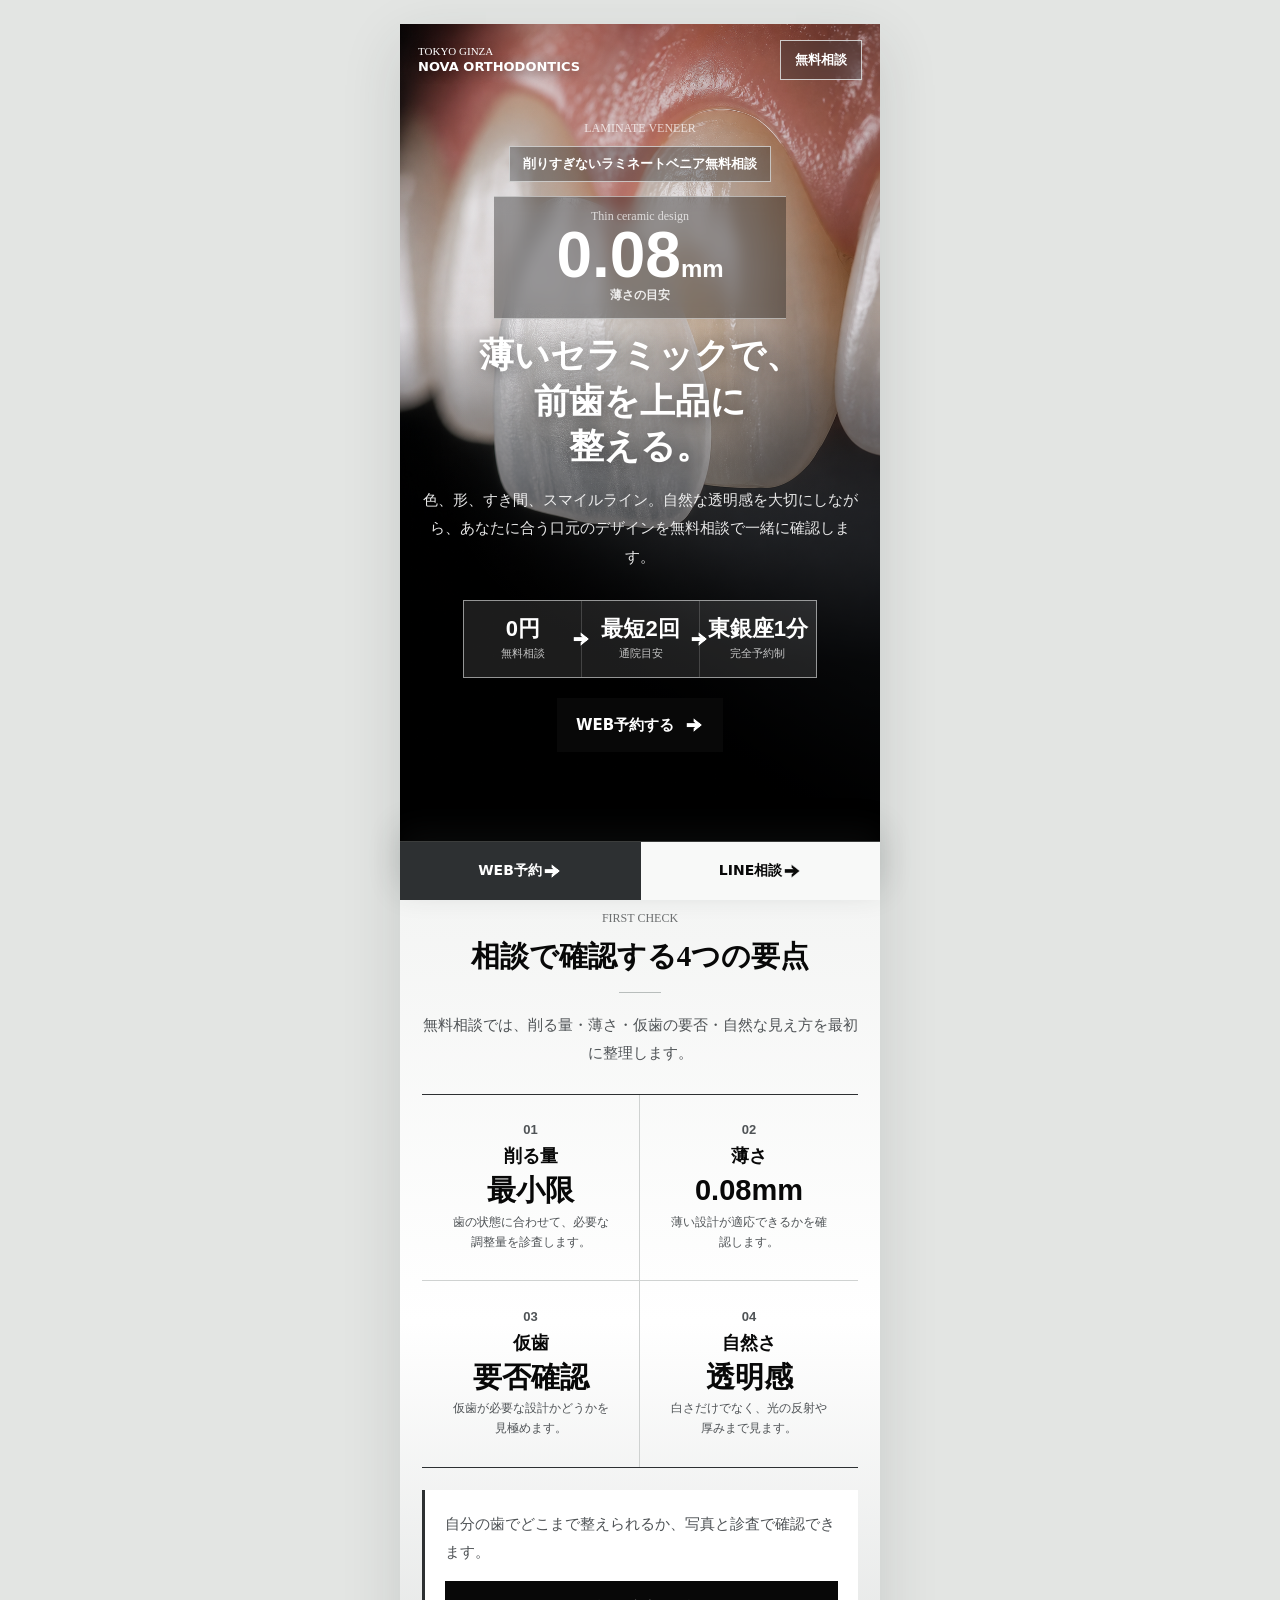
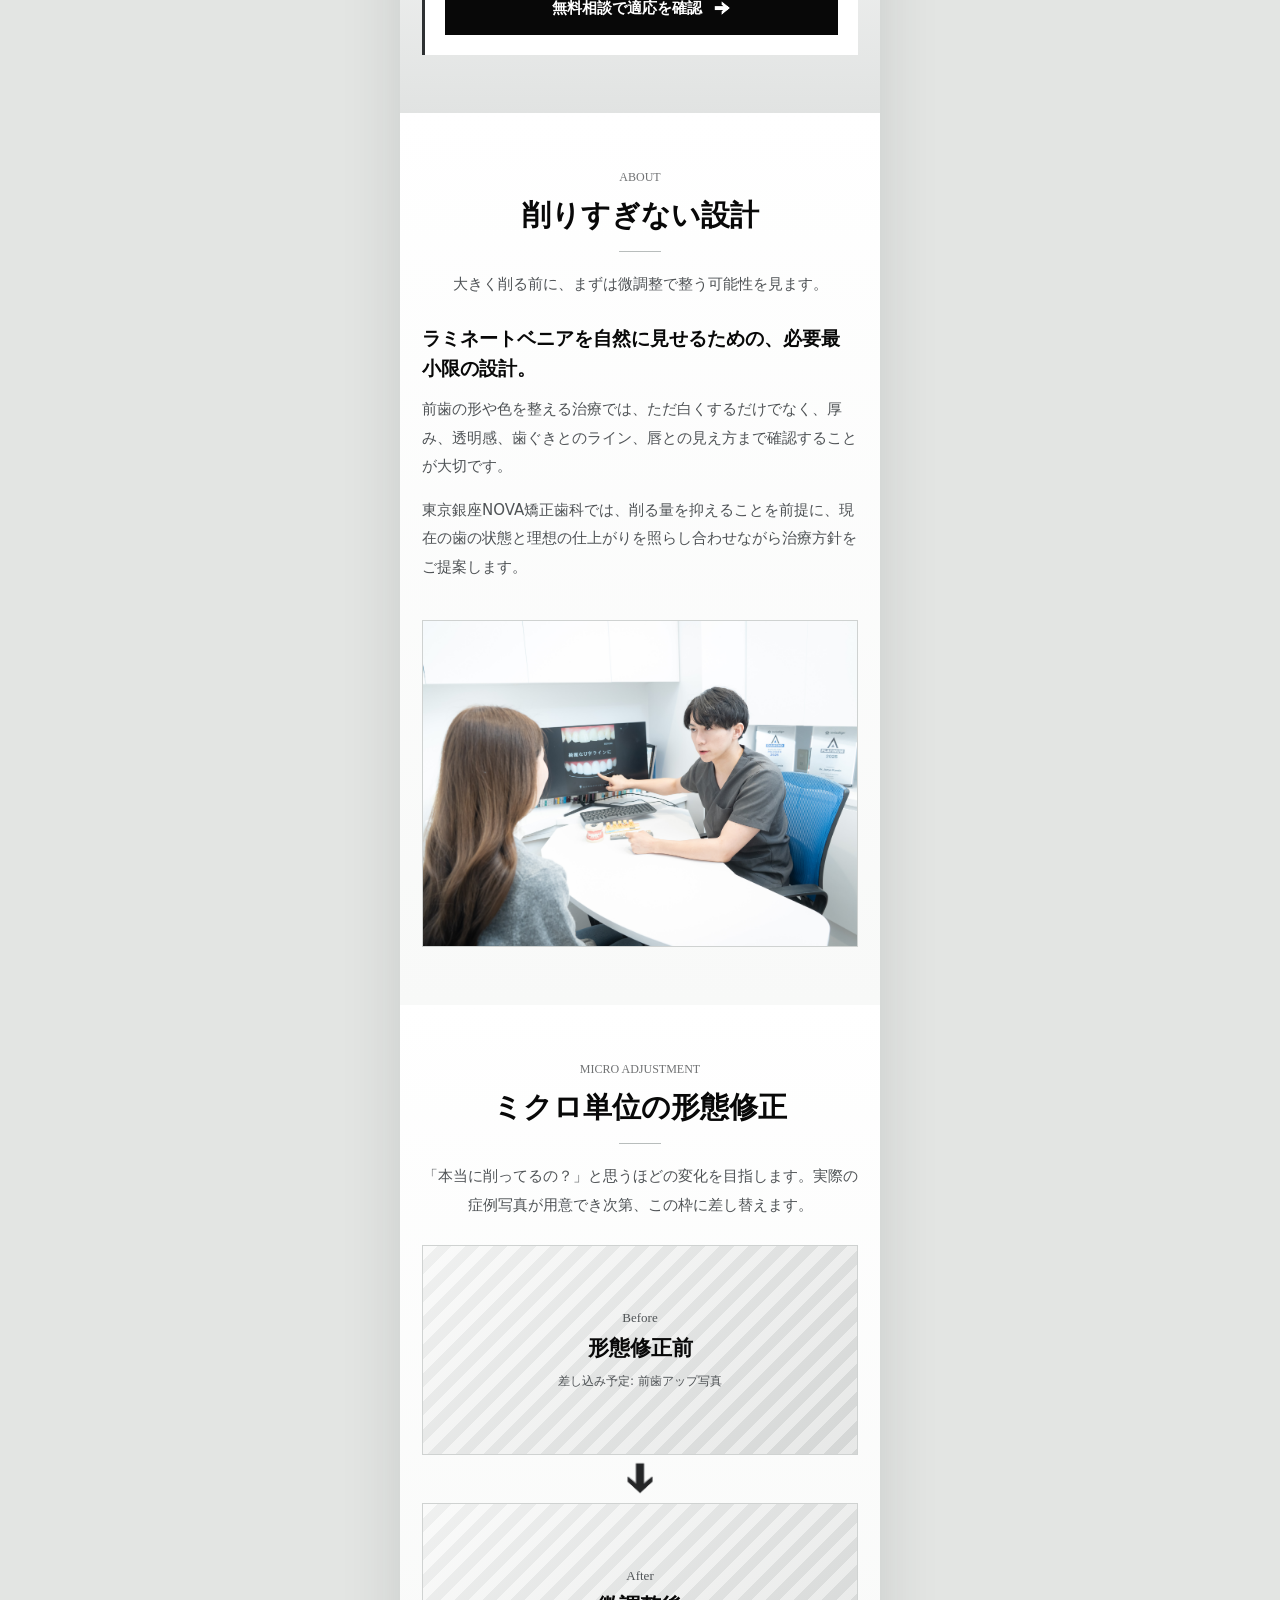
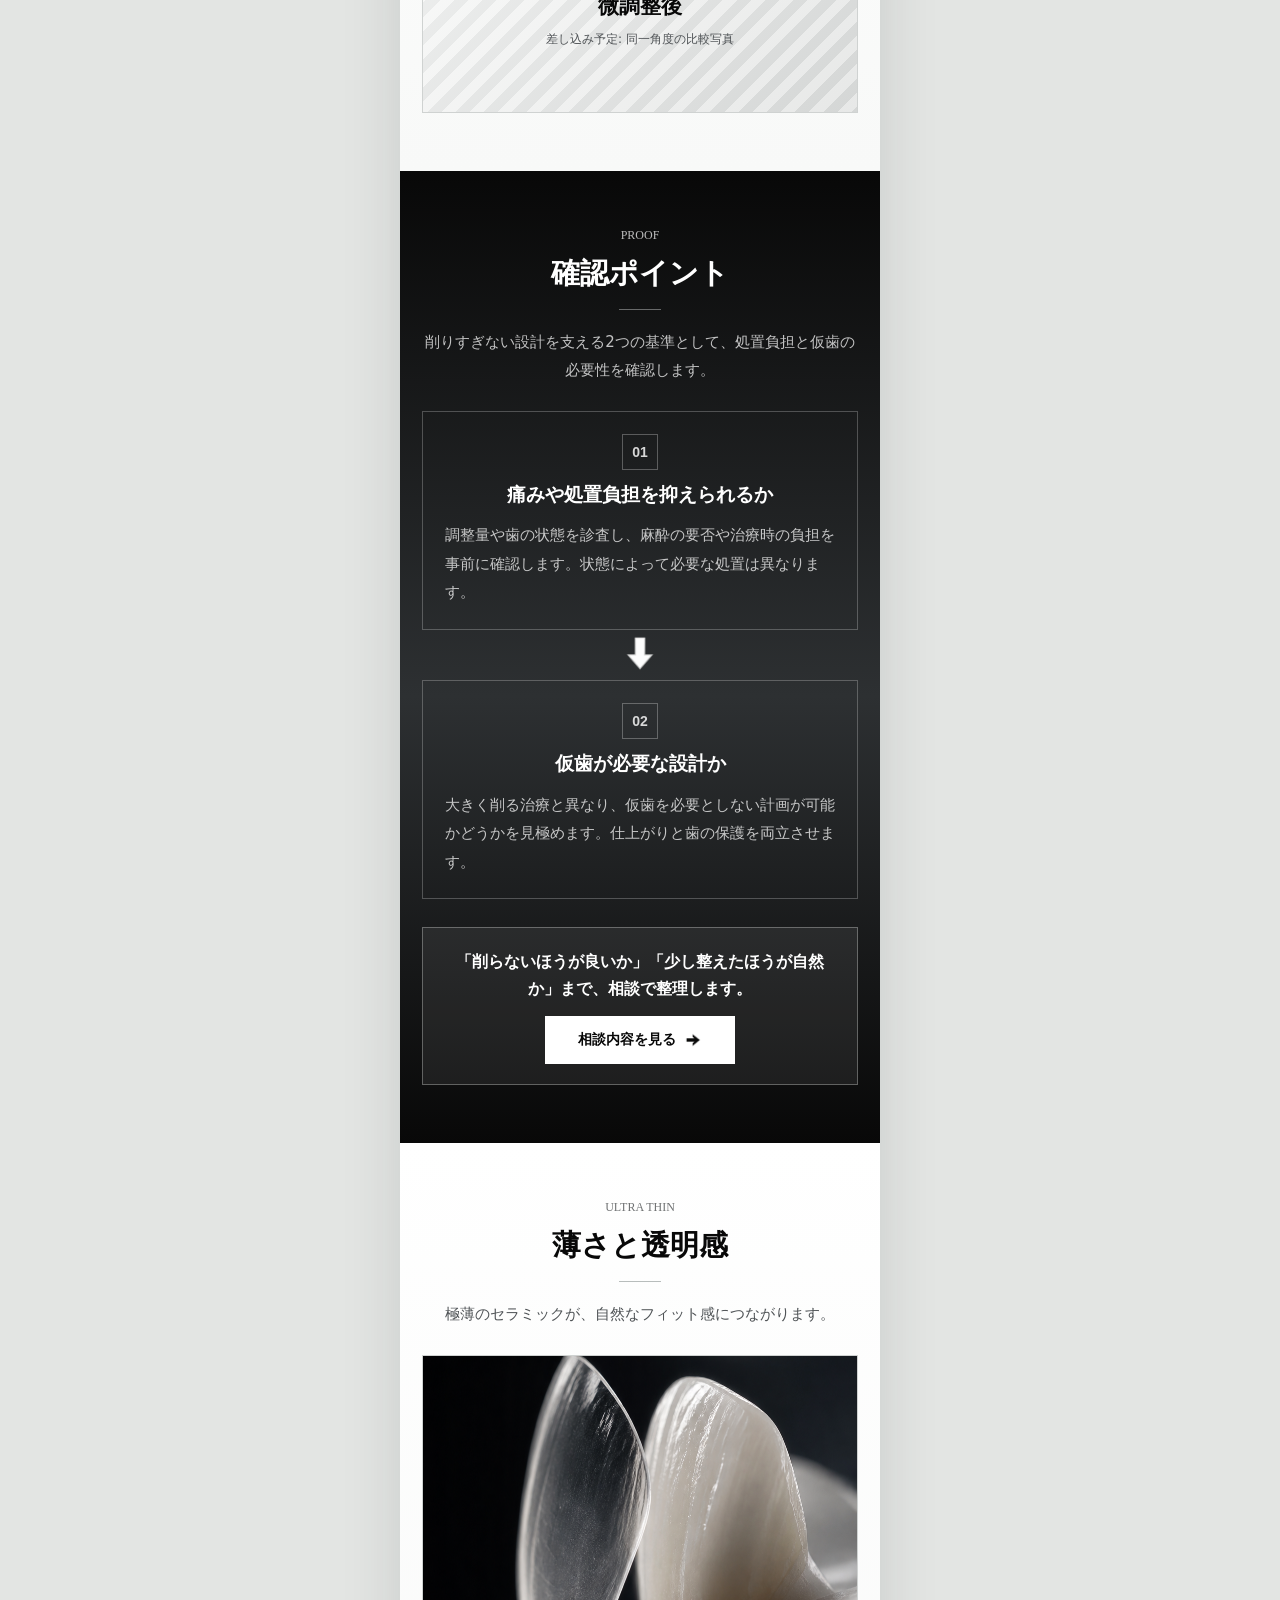
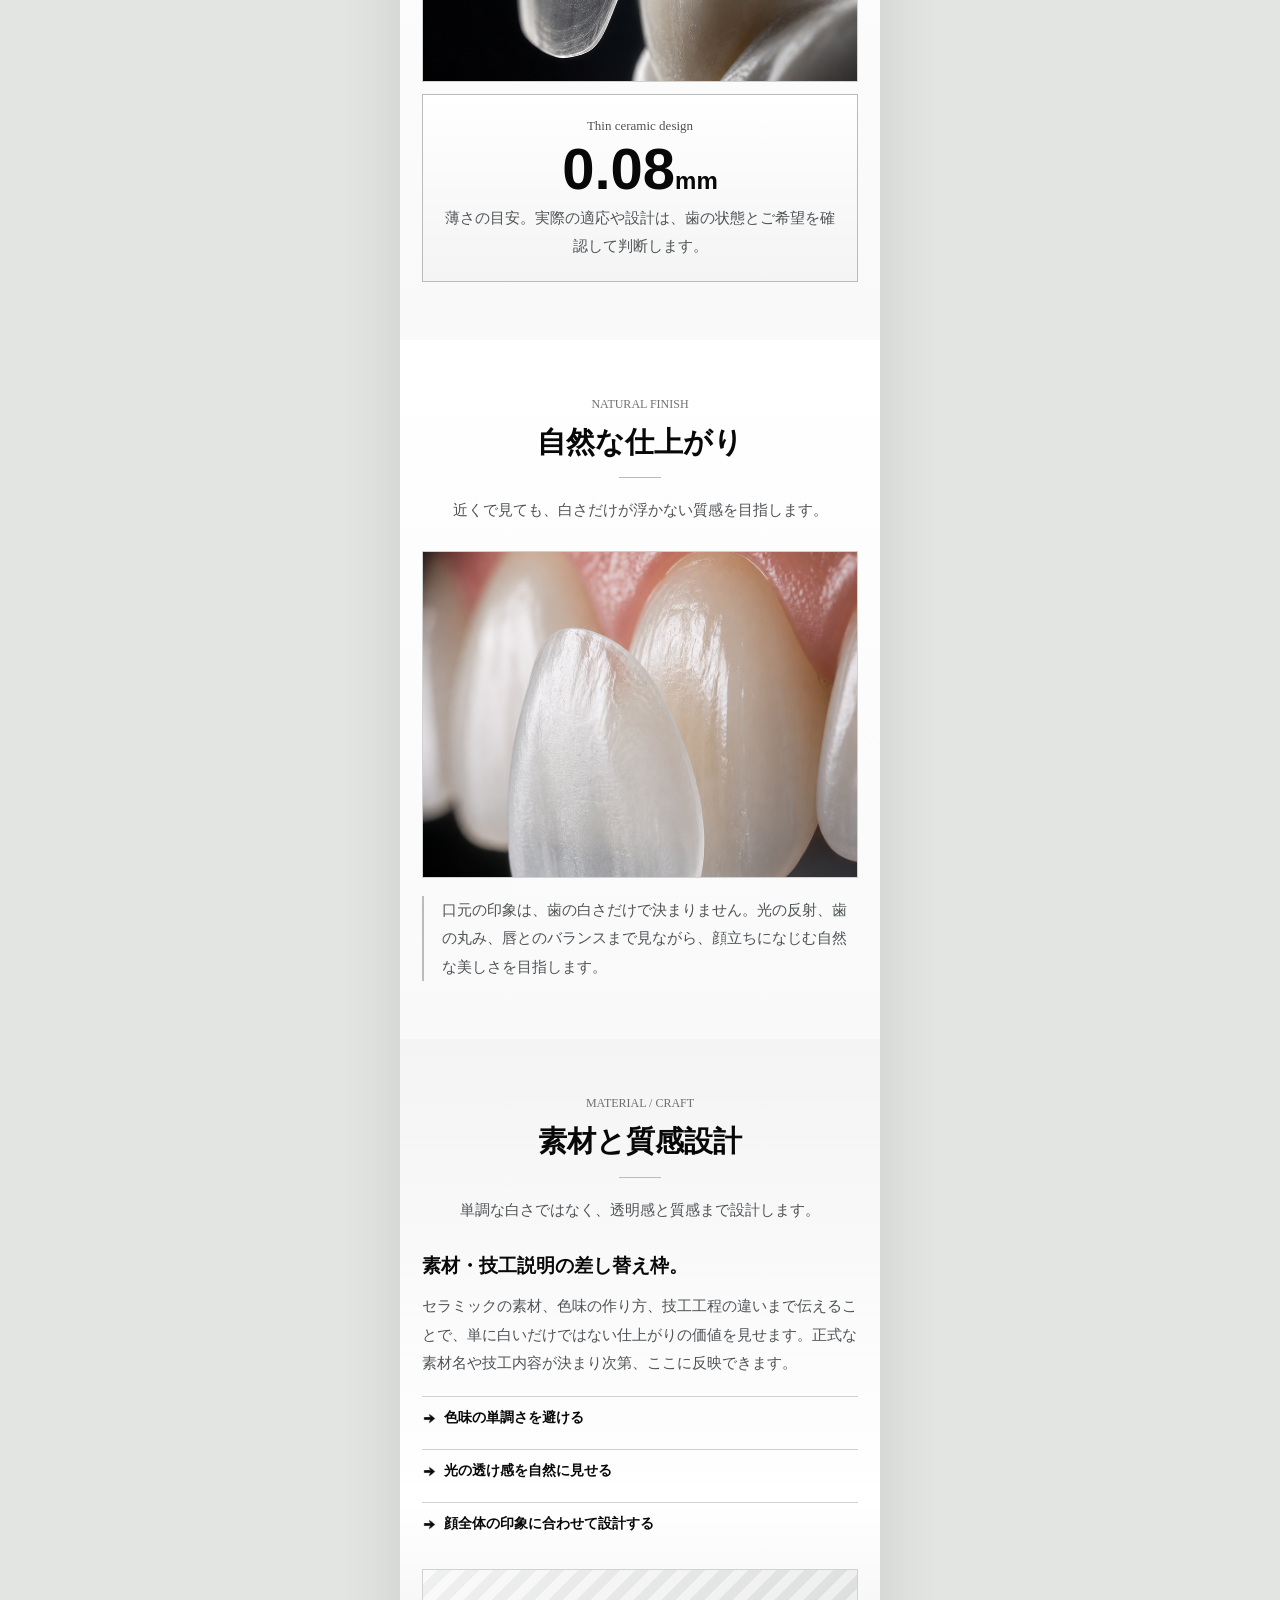
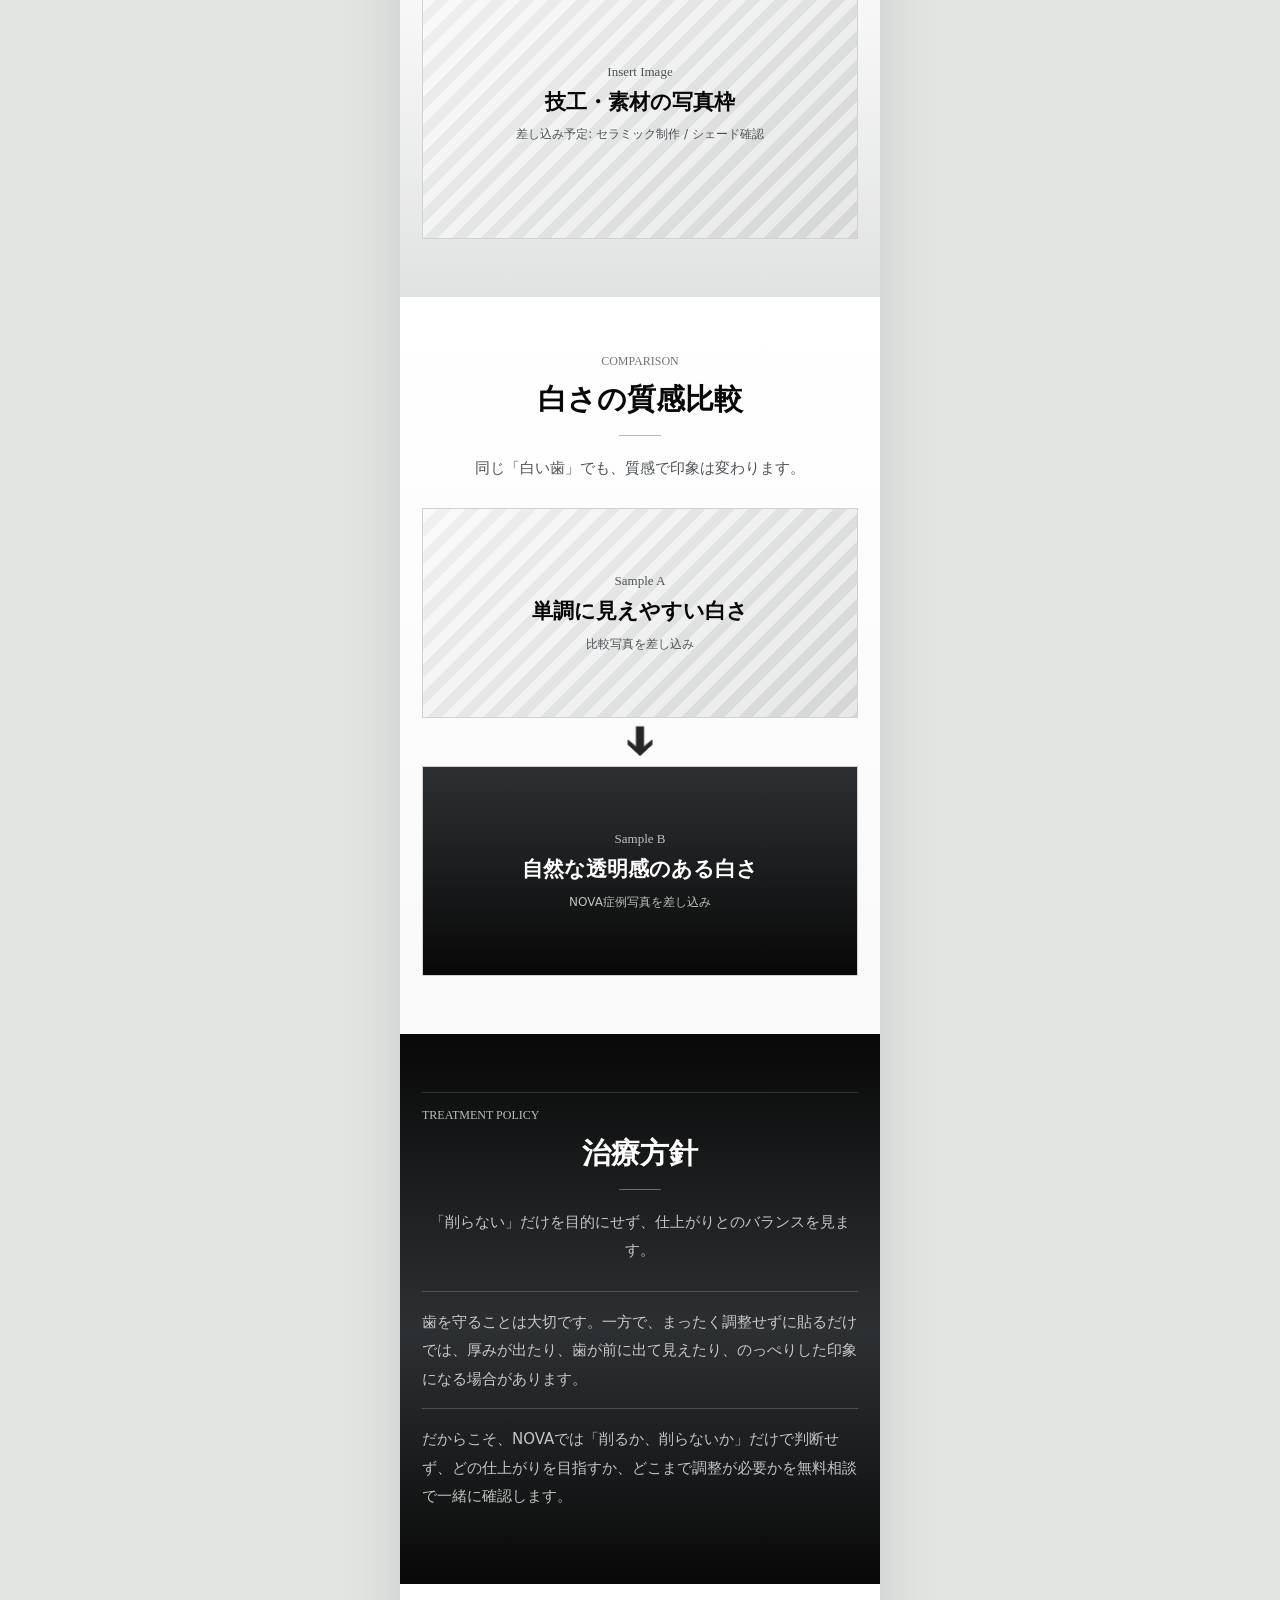
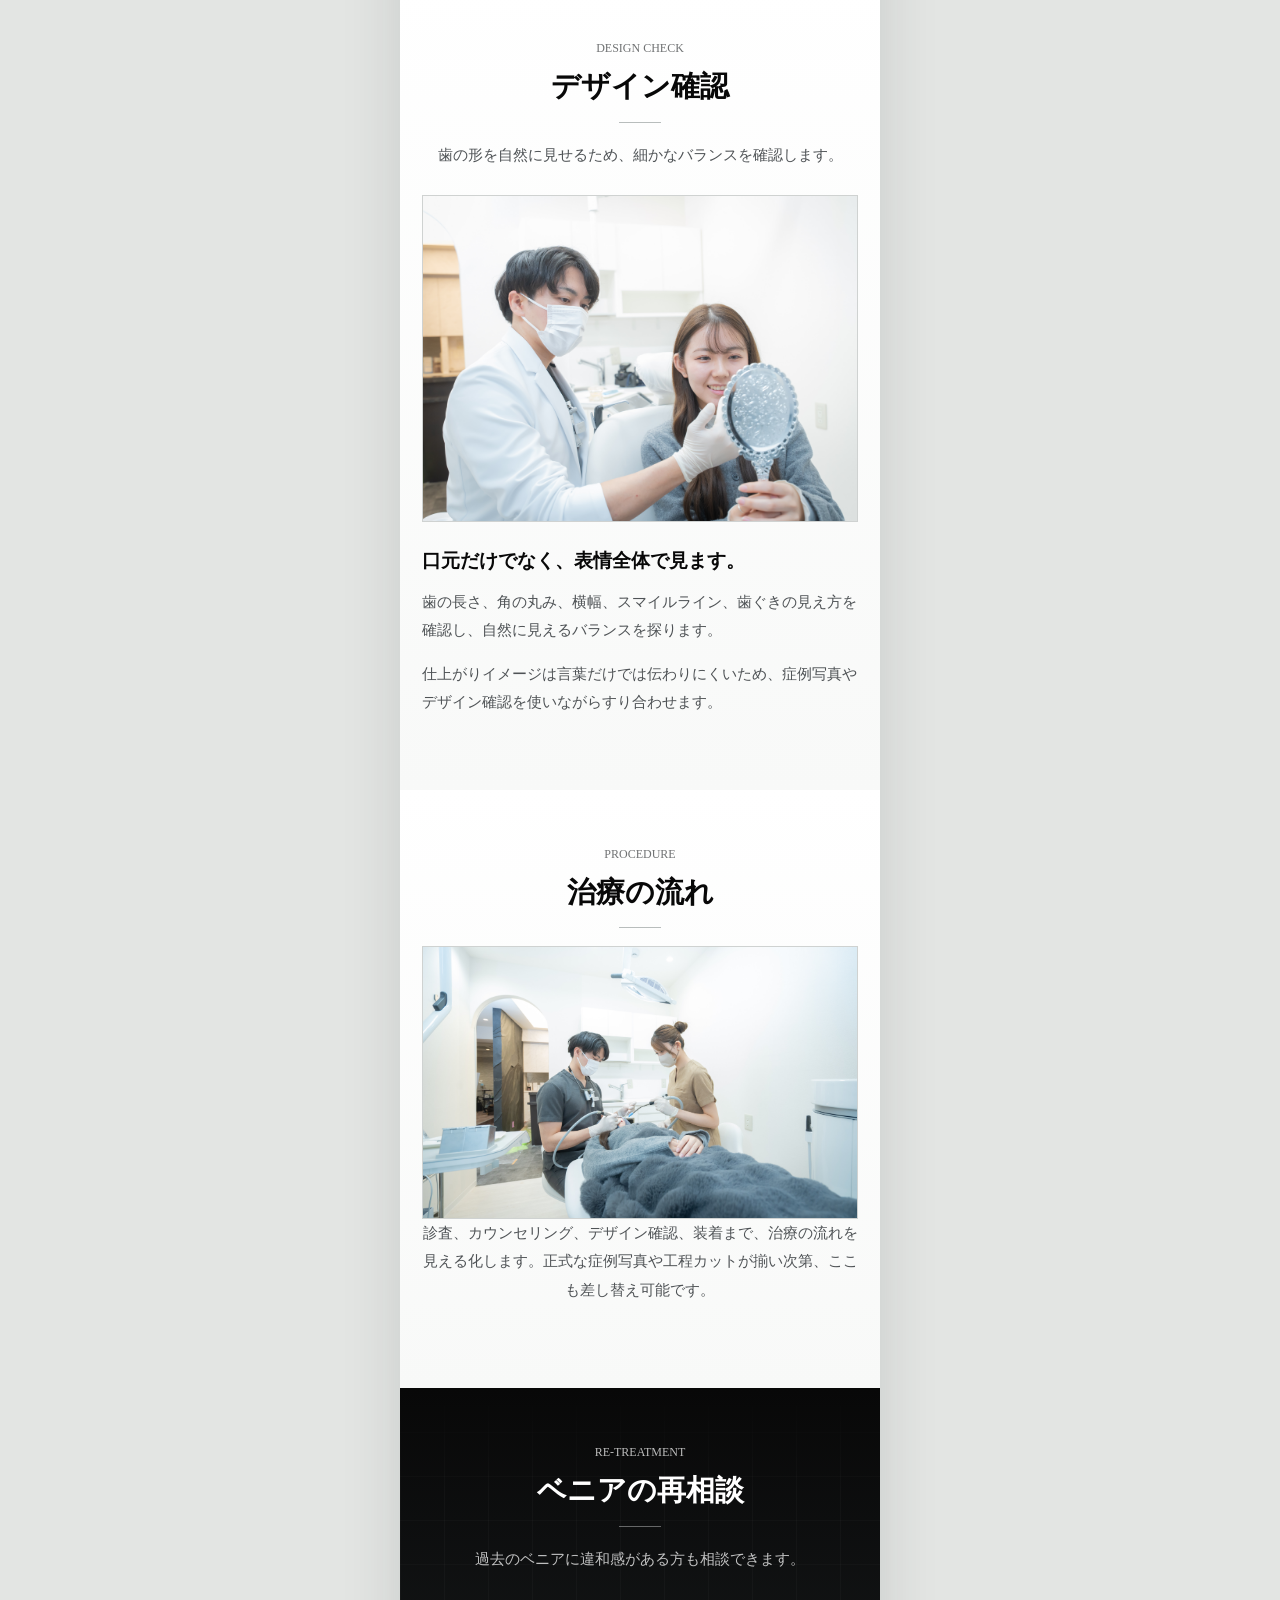
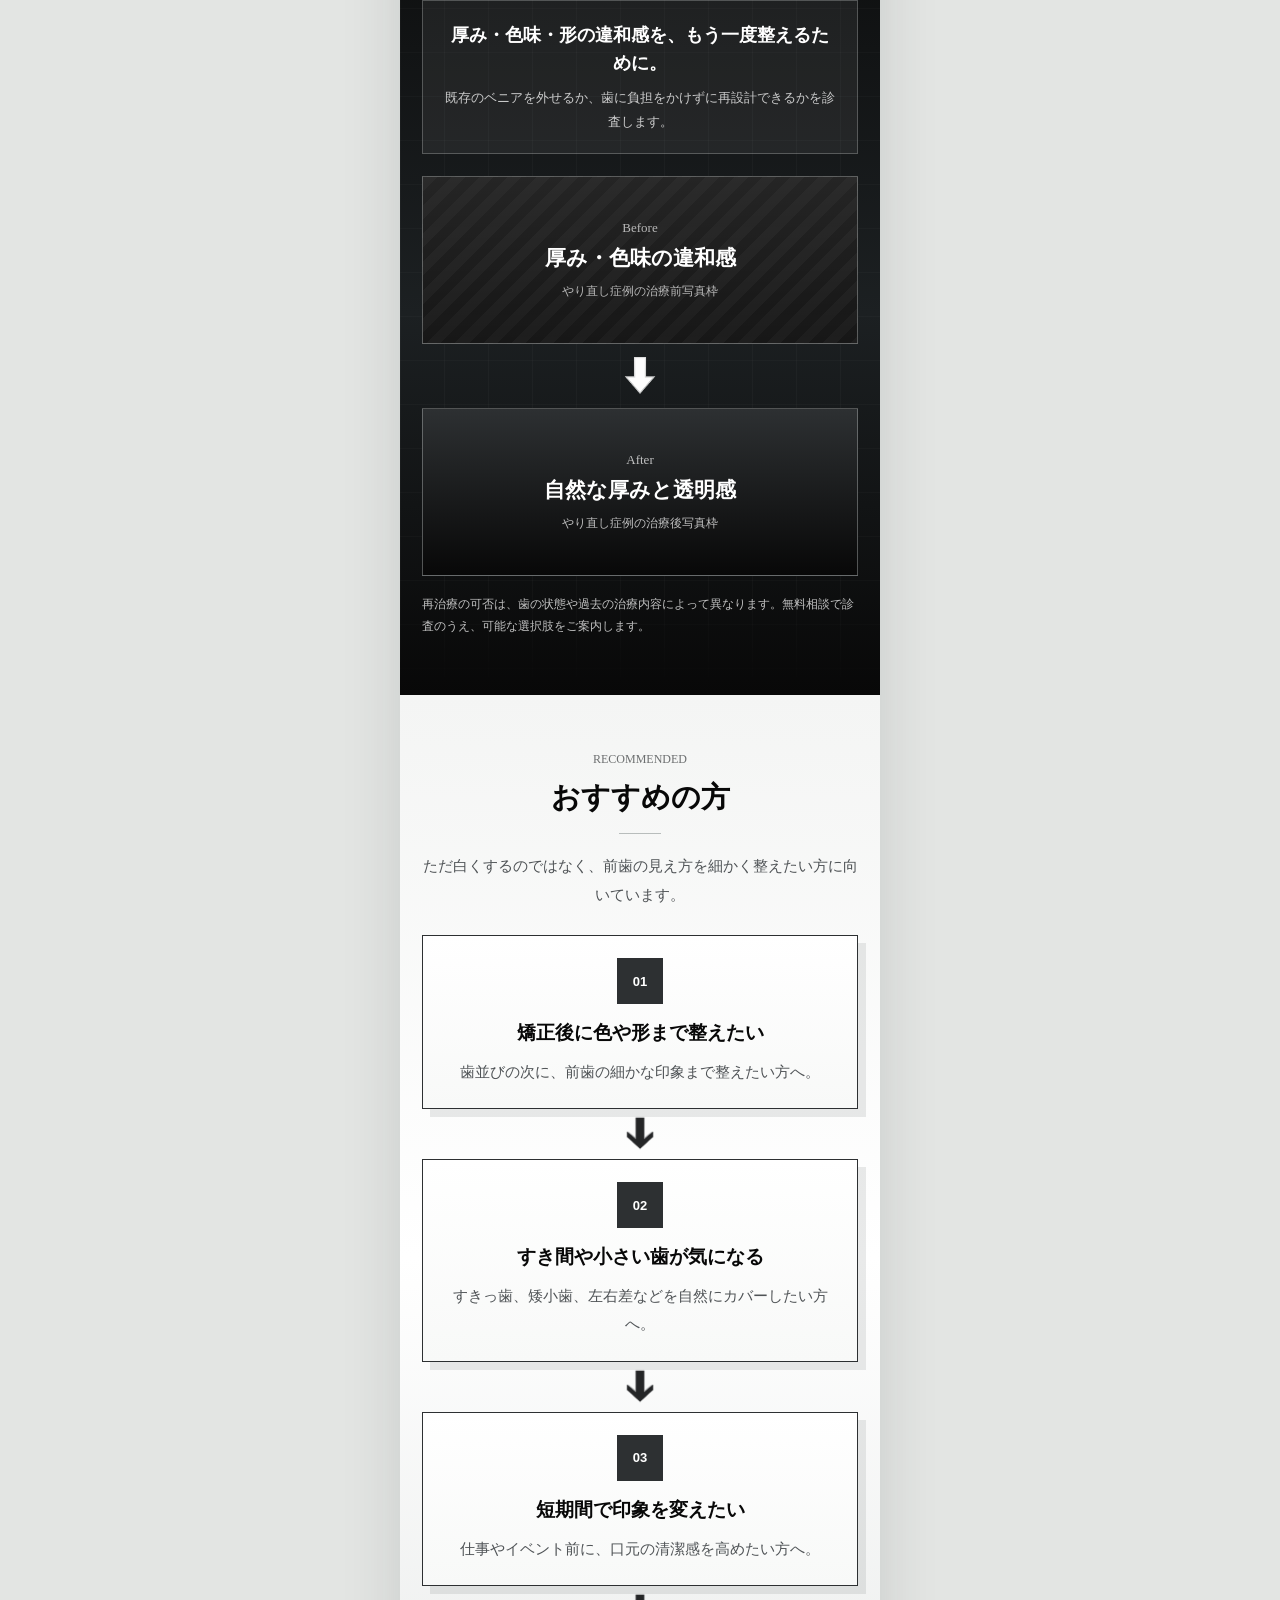
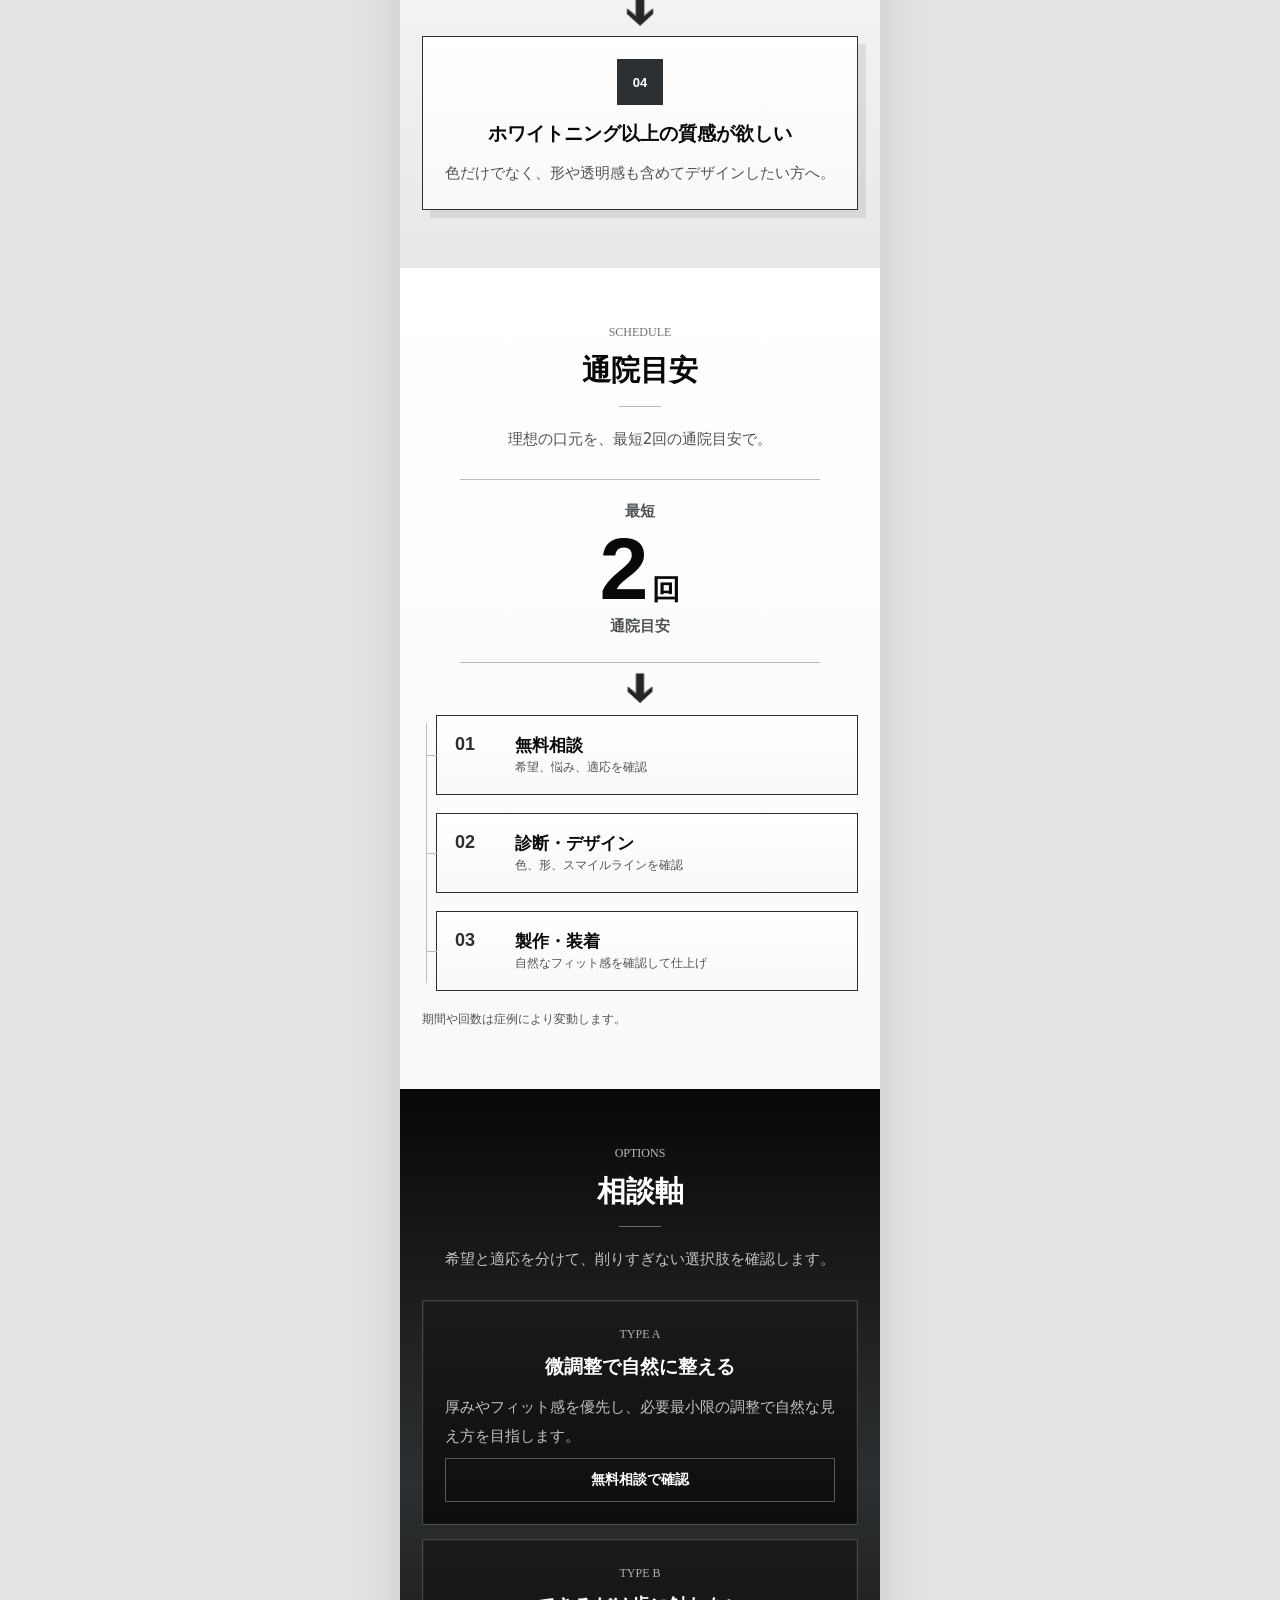
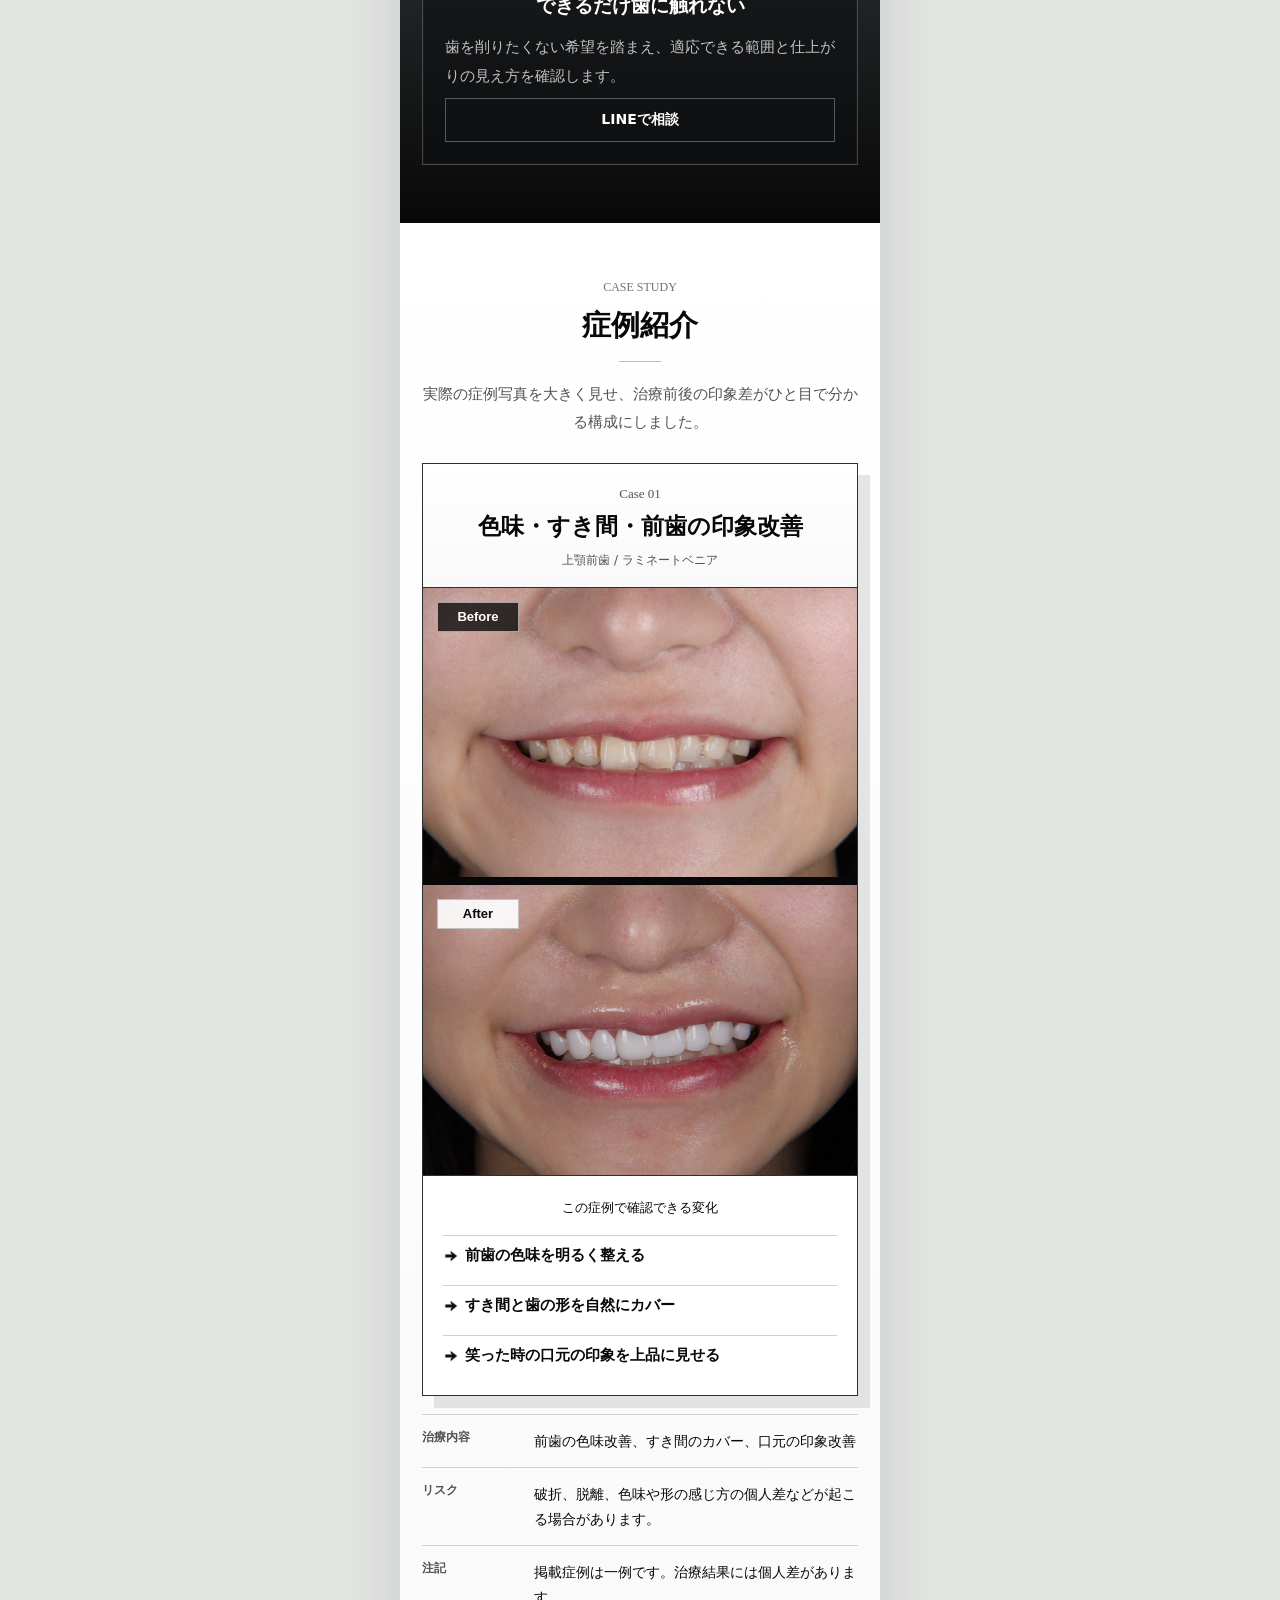
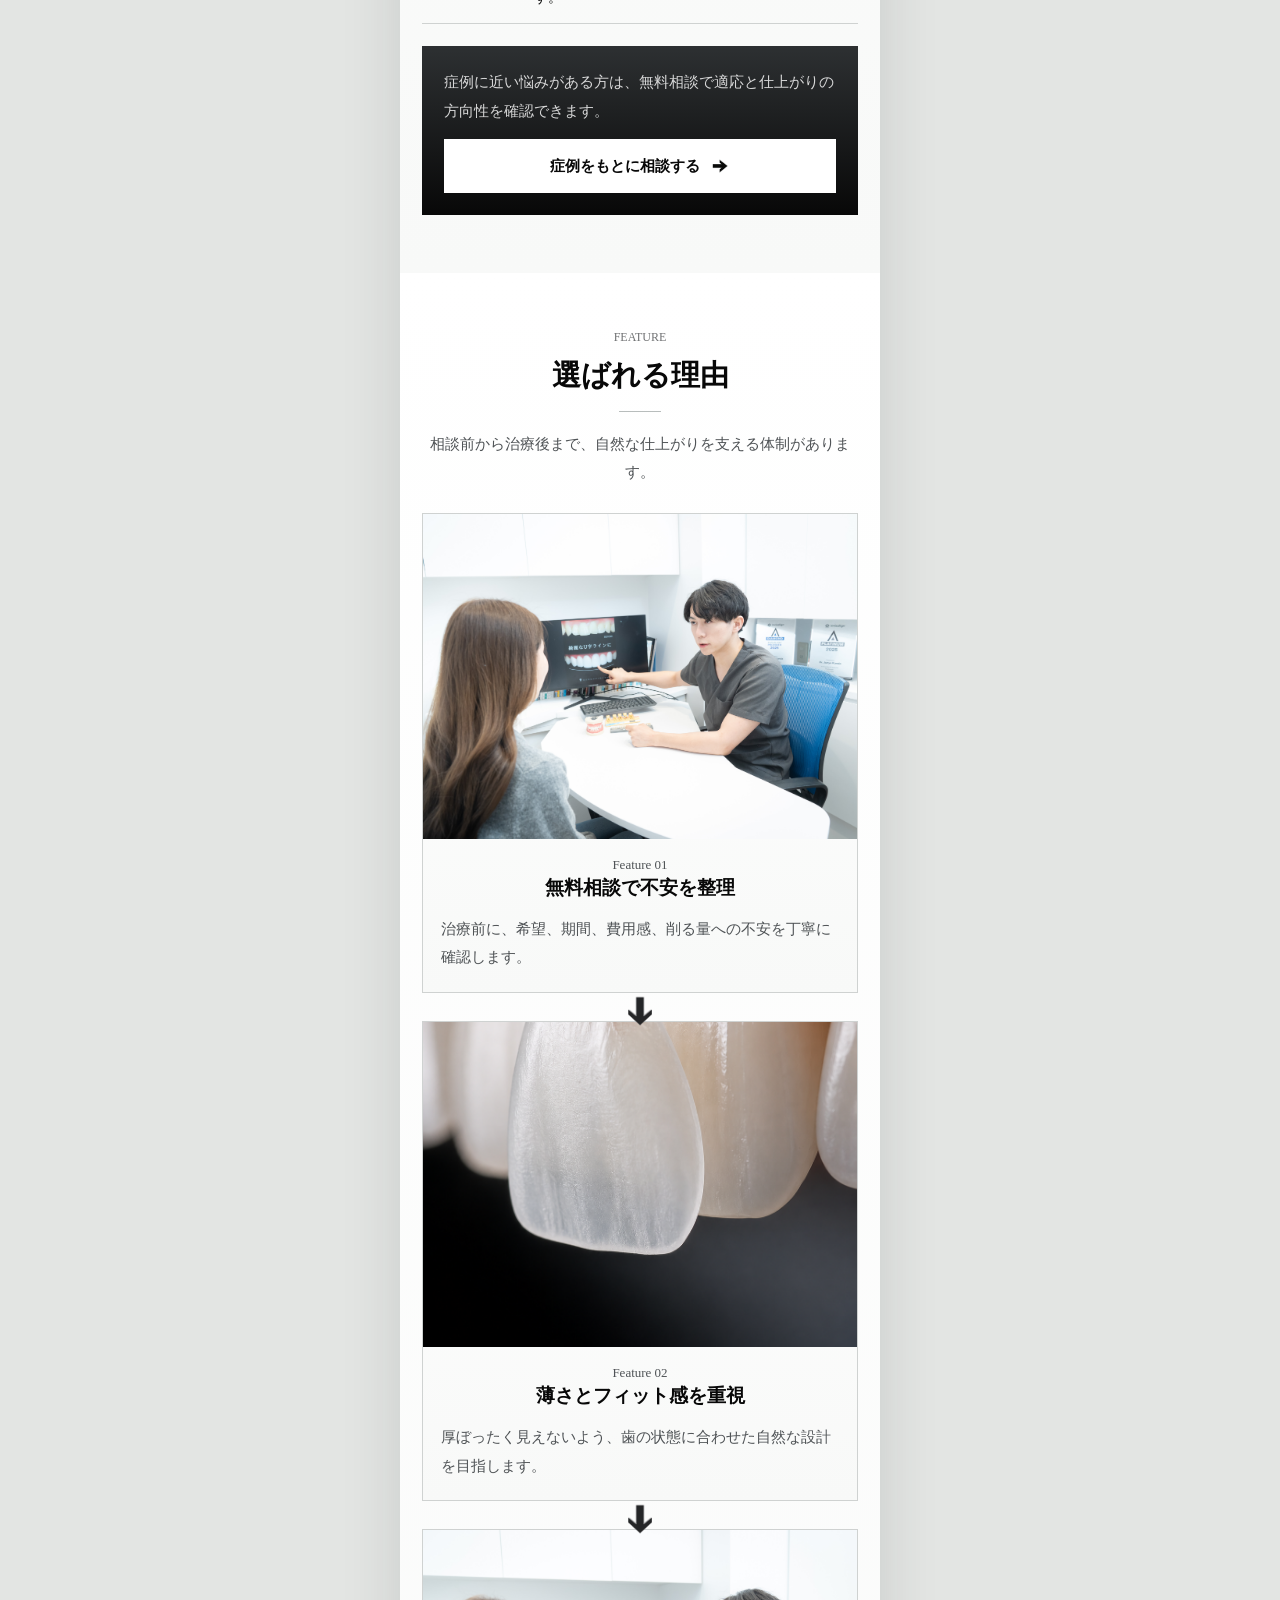
==== commit 644a77d6: "Improve case before after section" ====
--- a/renewal-demo.html
+++ b/renewal-demo.html
@@ -342,51 +342,32 @@
       <section class="section case" id="case-study">
         <p class="eyebrow">CASE STUDY</p>
         <h2>症例紹介</h2>
-        <p class="section-lead">実際の症例写真をもとに、色味・すき間・形の変化を確認できます。</p>
-        <div class="case-stack" aria-label="症例写真">
+        <p class="section-lead">実際の症例写真を大きく見せ、治療前後の印象差がひと目で分かる構成にしました。</p>
+        <div class="case-stack" aria-label="症例ビフォーアフター">
           <article class="case-card case-card--feature">
-            <div class="case-card__visuals">
-              <article class="case-photo">
+            <div class="case-card__head">
+              <span>Case 01</span>
+              <strong>色味・すき間・前歯の印象改善</strong>
+              <small>上顎前歯 / ラミネートベニア</small>
+            </div>
+            <div class="case-before-after">
+              <figure class="case-photo case-photo--before">
+                <span class="case-photo__label">Before</span>
                 <img src="assets/images/case-before.jpg" alt="ラミネートベニア治療前の口元">
-                <span>Before</span>
-              </article>
-              <article class="case-photo">
+              </figure>
+              <figure class="case-photo case-photo--after">
+                <span class="case-photo__label">After</span>
                 <img src="assets/images/case-after.jpg" alt="ラミネートベニア治療後の口元">
-                <span>After</span>
-              </article>
+              </figure>
             </div>
             <div class="case-card__summary">
-              <p class="case-card__label">Case 01 / 色味とすき間</p>
+              <p class="case-card__label">この症例で確認できる変化</p>
               <ul>
-                <li>前歯の色味を改善</li>
-                <li>すき間を自然にカバー</li>
-                <li>明るく上品な口元へ</li>
+                <li>前歯の色味を明るく整える</li>
+                <li>すき間と歯の形を自然にカバー</li>
+                <li>笑った時の口元の印象を上品に見せる</li>
               </ul>
             </div>
-          </article>
-
-          <article class="case-mini">
-            <div class="case-mini__head">
-              <span>Case 02</span>
-              <strong>矯正後に、色と形まで整える症例</strong>
-            </div>
-            <div class="case-mini__visuals">
-              <div><span>Before</span><b>差し替え枠</b></div>
-              <div><span>After</span><b>差し替え枠</b></div>
-            </div>
-            <p>必要素材: 矯正後の前歯アップ、治療後の同一角度写真。</p>
-          </article>
-
-          <article class="case-mini">
-            <div class="case-mini__head">
-              <span>Case 03</span>
-              <strong>過去のベニアの厚み・色味を再相談する症例</strong>
-            </div>
-            <div class="case-mini__visuals">
-              <div><span>Before</span><b>差し替え枠</b></div>
-              <div><span>After</span><b>差し替え枠</b></div>
-            </div>
-            <p>必要素材: やり直し前後の口元写真、厚みや透明感が比較できる写真。</p>
           </article>
         </div>
         <dl class="case-info">
--- a/renewal-demo.css
+++ b/renewal-demo.css
@@ -1087,6 +1087,82 @@
   box-shadow: 12px 12px 0 rgba(45, 48, 50, 0.12);
 }
 
+.case-card__head {
+  display: grid;
+  gap: 8px;
+  padding: 22px 18px 18px;
+  border-bottom: 1px solid var(--graphite);
+  background: linear-gradient(180deg, var(--white) 0%, var(--mist) 100%);
+  text-align: center;
+}
+
+.case-card__head span {
+  font-family: var(--font-label);
+  font-size: 13px;
+  color: var(--muted);
+}
+
+.case-card__head strong {
+  font-family: var(--font-display);
+  font-size: 23px;
+  line-height: 1.45;
+}
+
+.case-card__head small {
+  color: var(--muted);
+  font-size: 12px;
+  line-height: 1.5;
+}
+
+.case-before-after {
+  display: grid;
+  gap: 0;
+  border-bottom: 1px solid var(--graphite);
+  background: var(--ink);
+}
+
+.case-before-after .case-photo {
+  position: relative;
+  margin: 0;
+  background: var(--ink);
+}
+
+.case-before-after .case-photo + .case-photo {
+  border-top: 8px solid var(--ink);
+}
+
+.case-before-after .case-photo img {
+  width: 100%;
+  aspect-ratio: 3 / 2;
+  height: 100%;
+  object-fit: cover;
+  object-position: center center;
+}
+
+.case-photo__label {
+  position: absolute;
+  left: 14px;
+  top: 14px;
+  z-index: 2;
+  min-width: 82px;
+  padding: 7px 12px 8px;
+  border: 1px solid rgba(255, 255, 255, 0.58);
+  background: rgba(8, 8, 8, 0.78);
+  color: var(--white);
+  font-family: var(--font-number);
+  font-size: 13px;
+  font-weight: 800;
+  letter-spacing: 0;
+  line-height: 1;
+  text-align: center;
+}
+
+.case-photo--after .case-photo__label {
+  border-color: rgba(8, 8, 8, 0.22);
+  background: rgba(255, 255, 255, 0.9);
+  color: var(--ink);
+}
+
 .case-card__visuals {
   position: relative;
   display: grid;
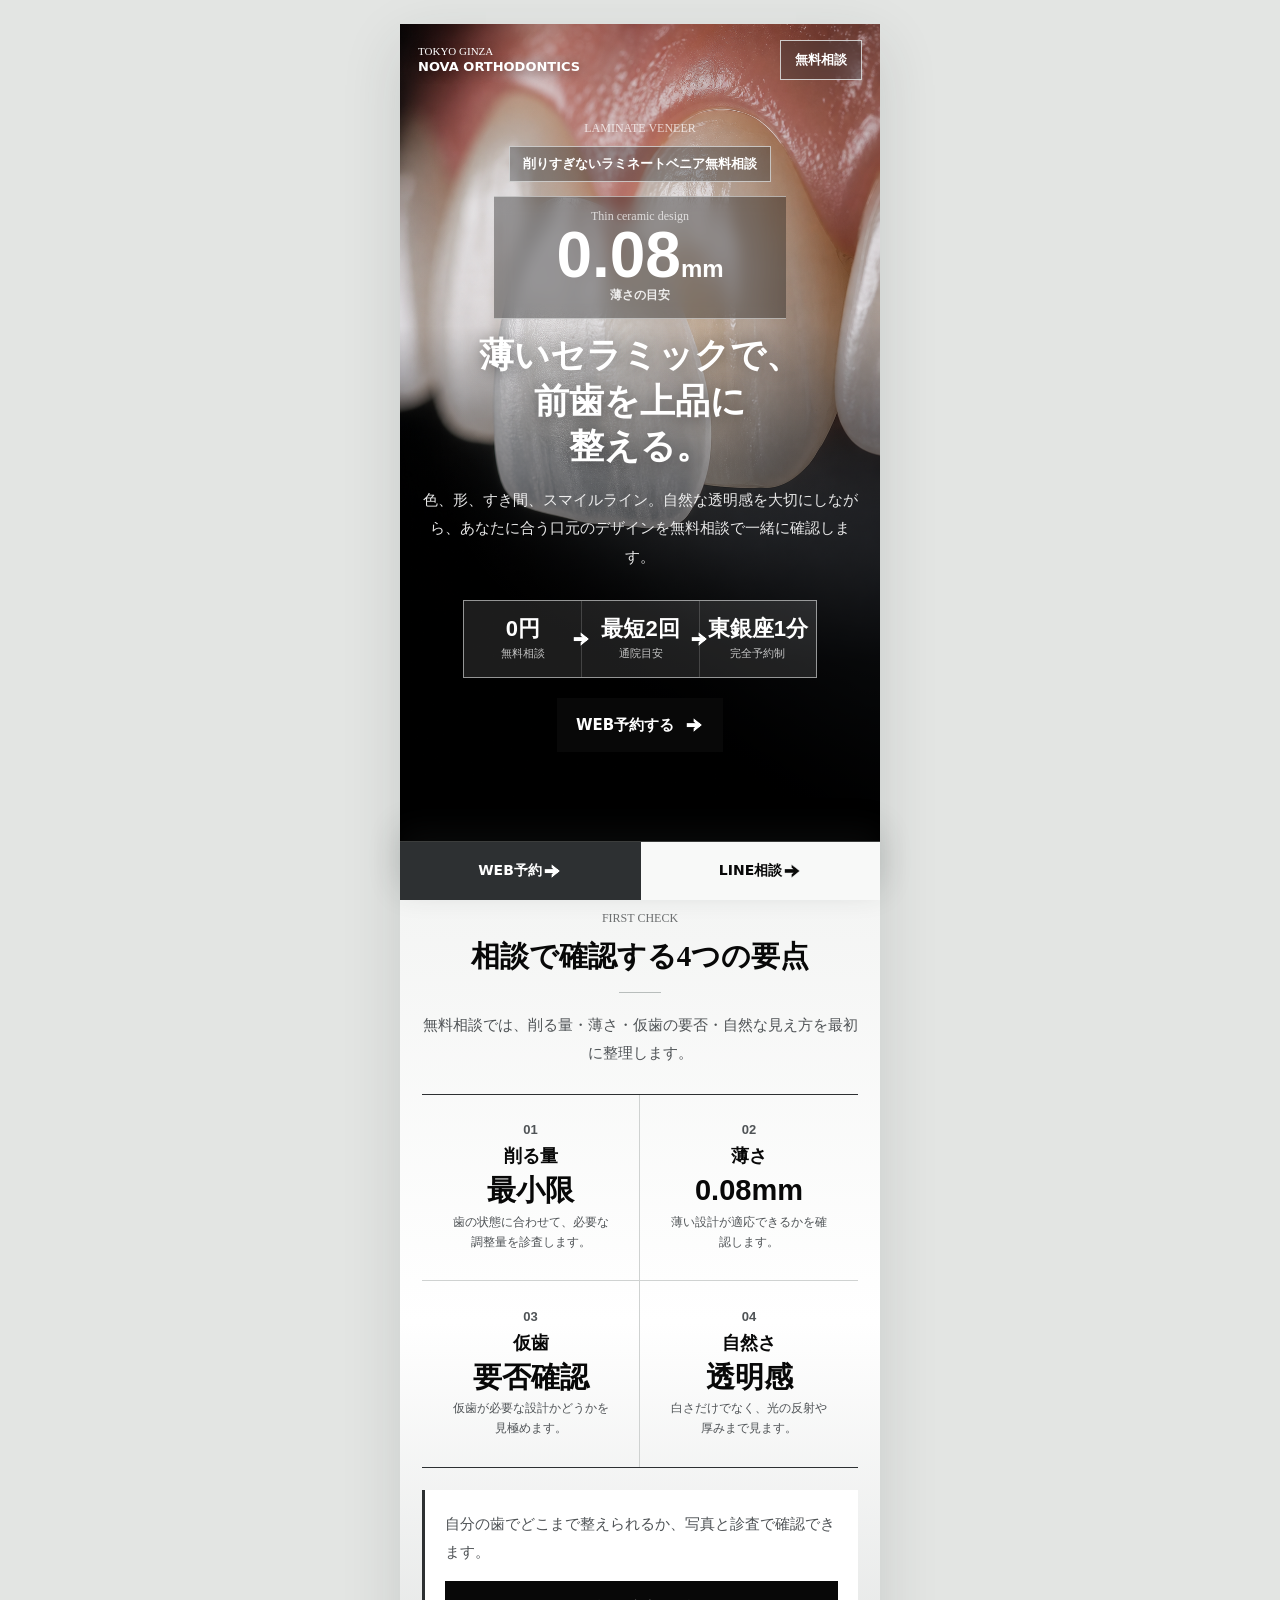
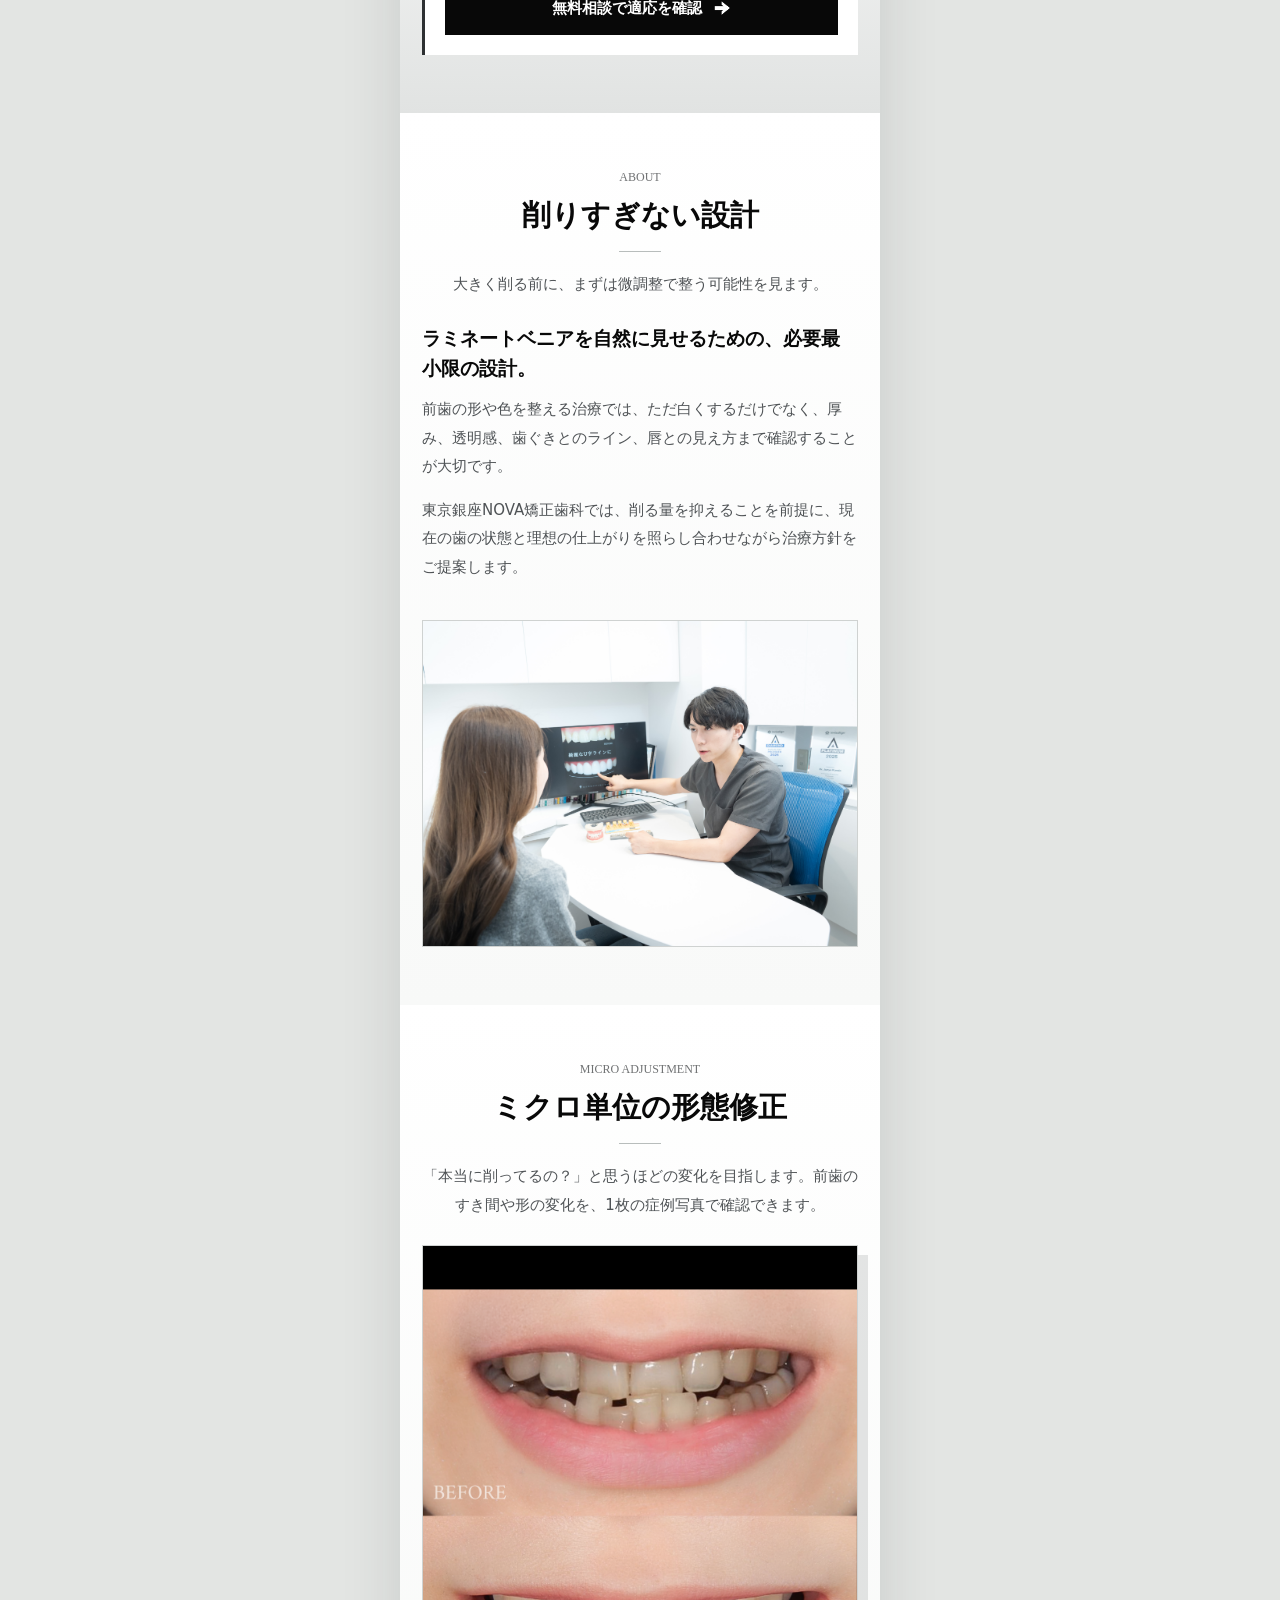
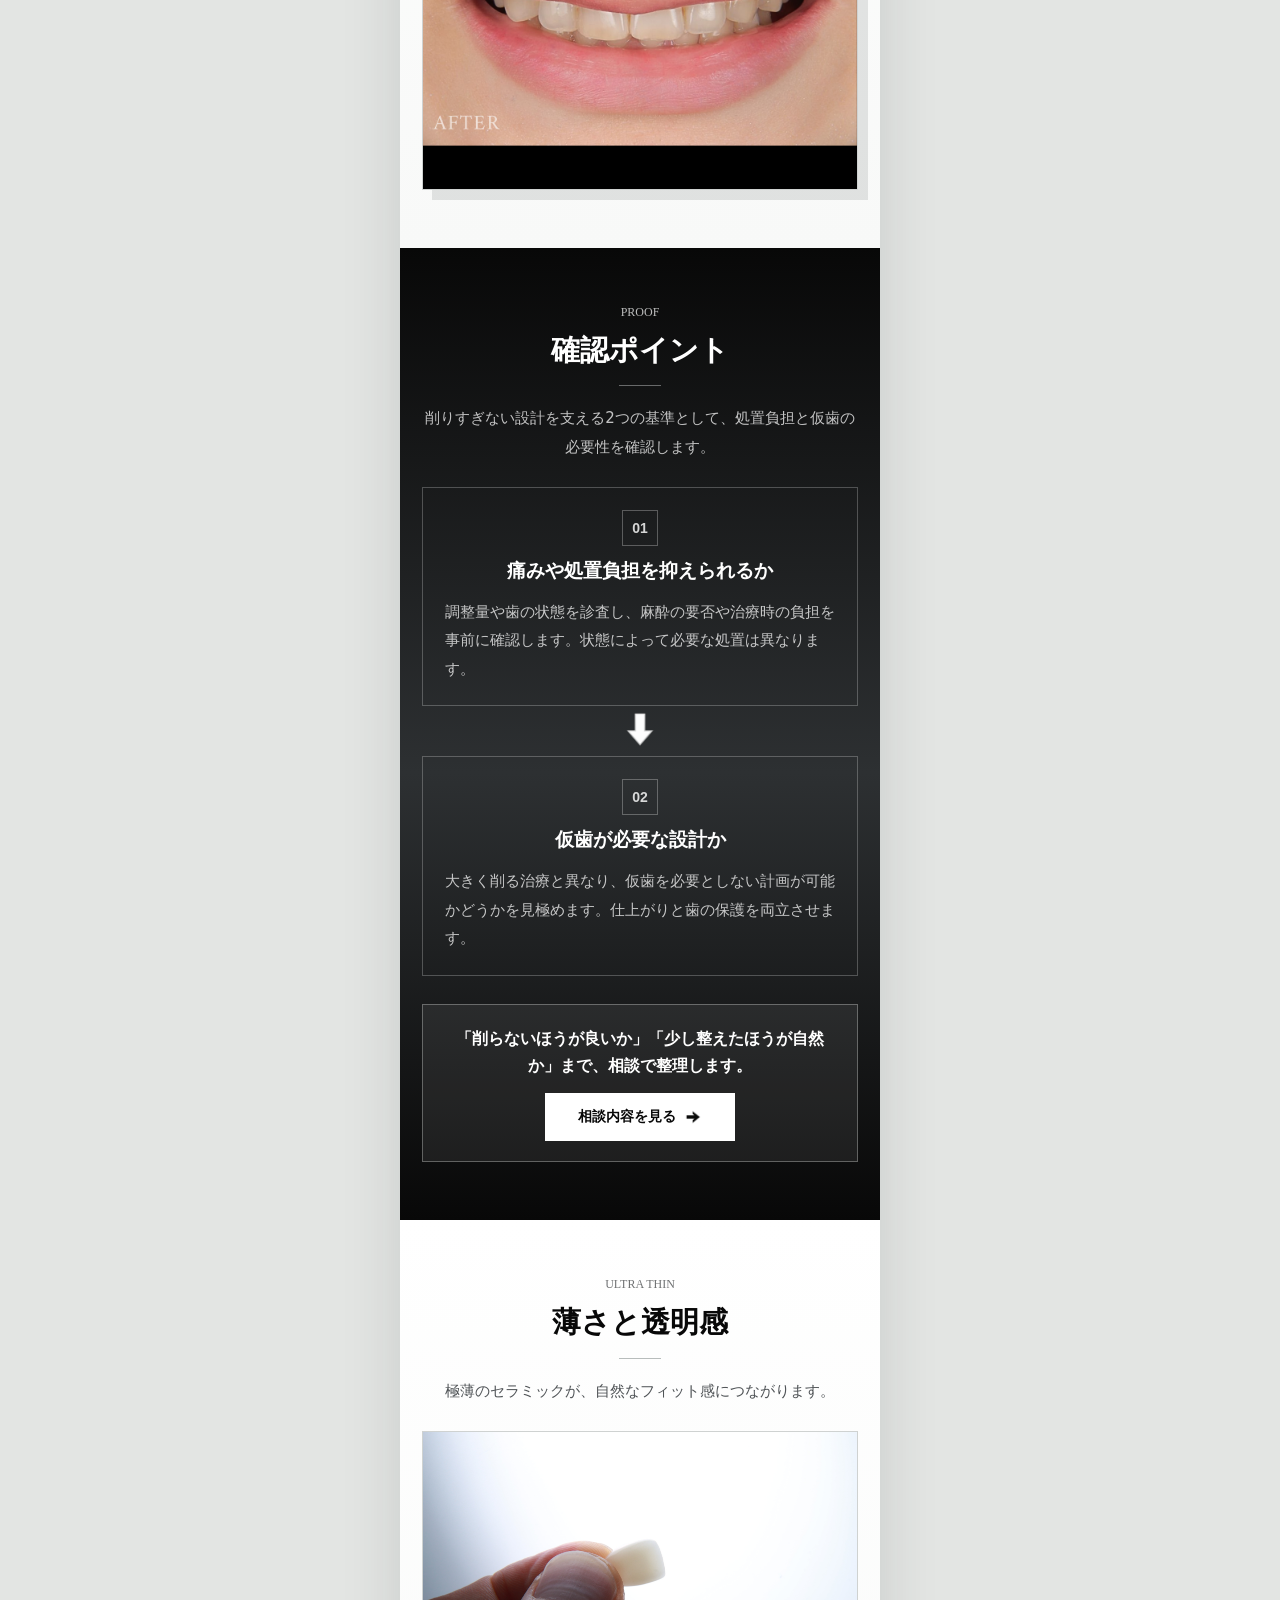
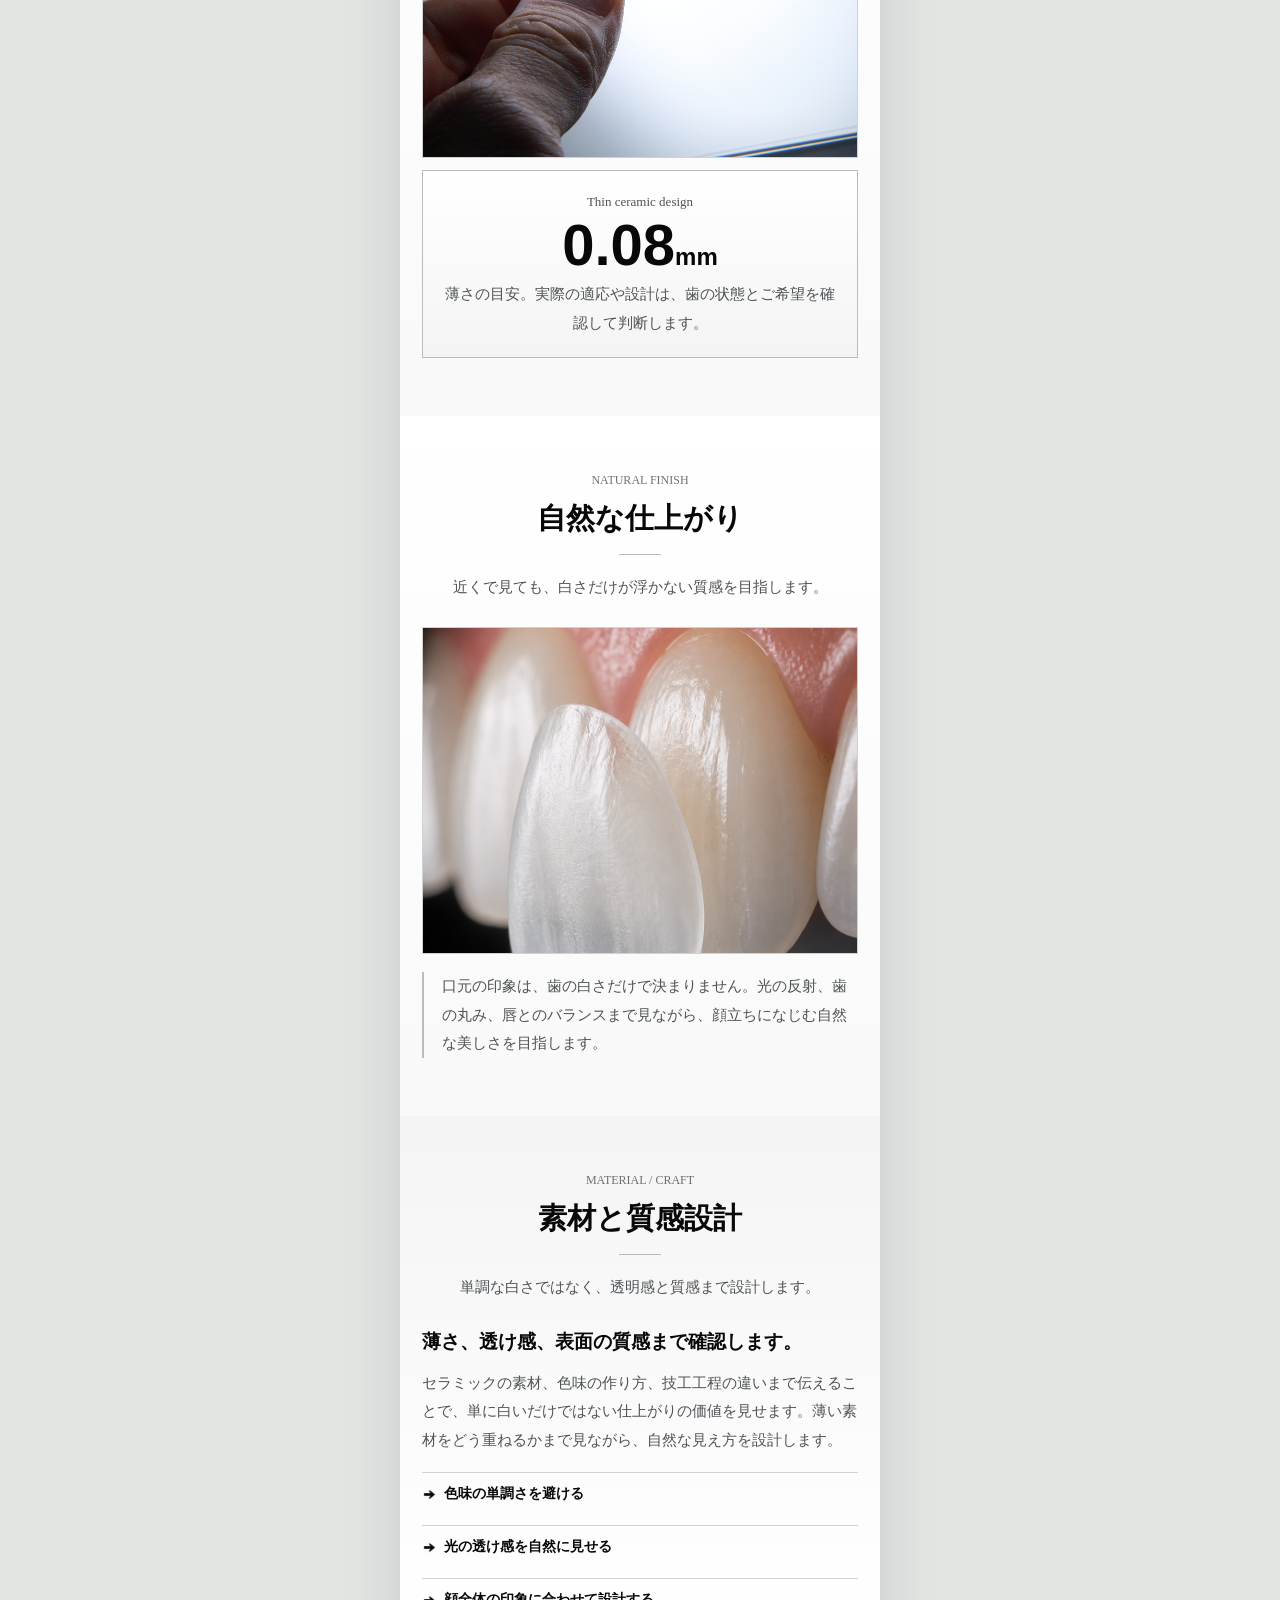
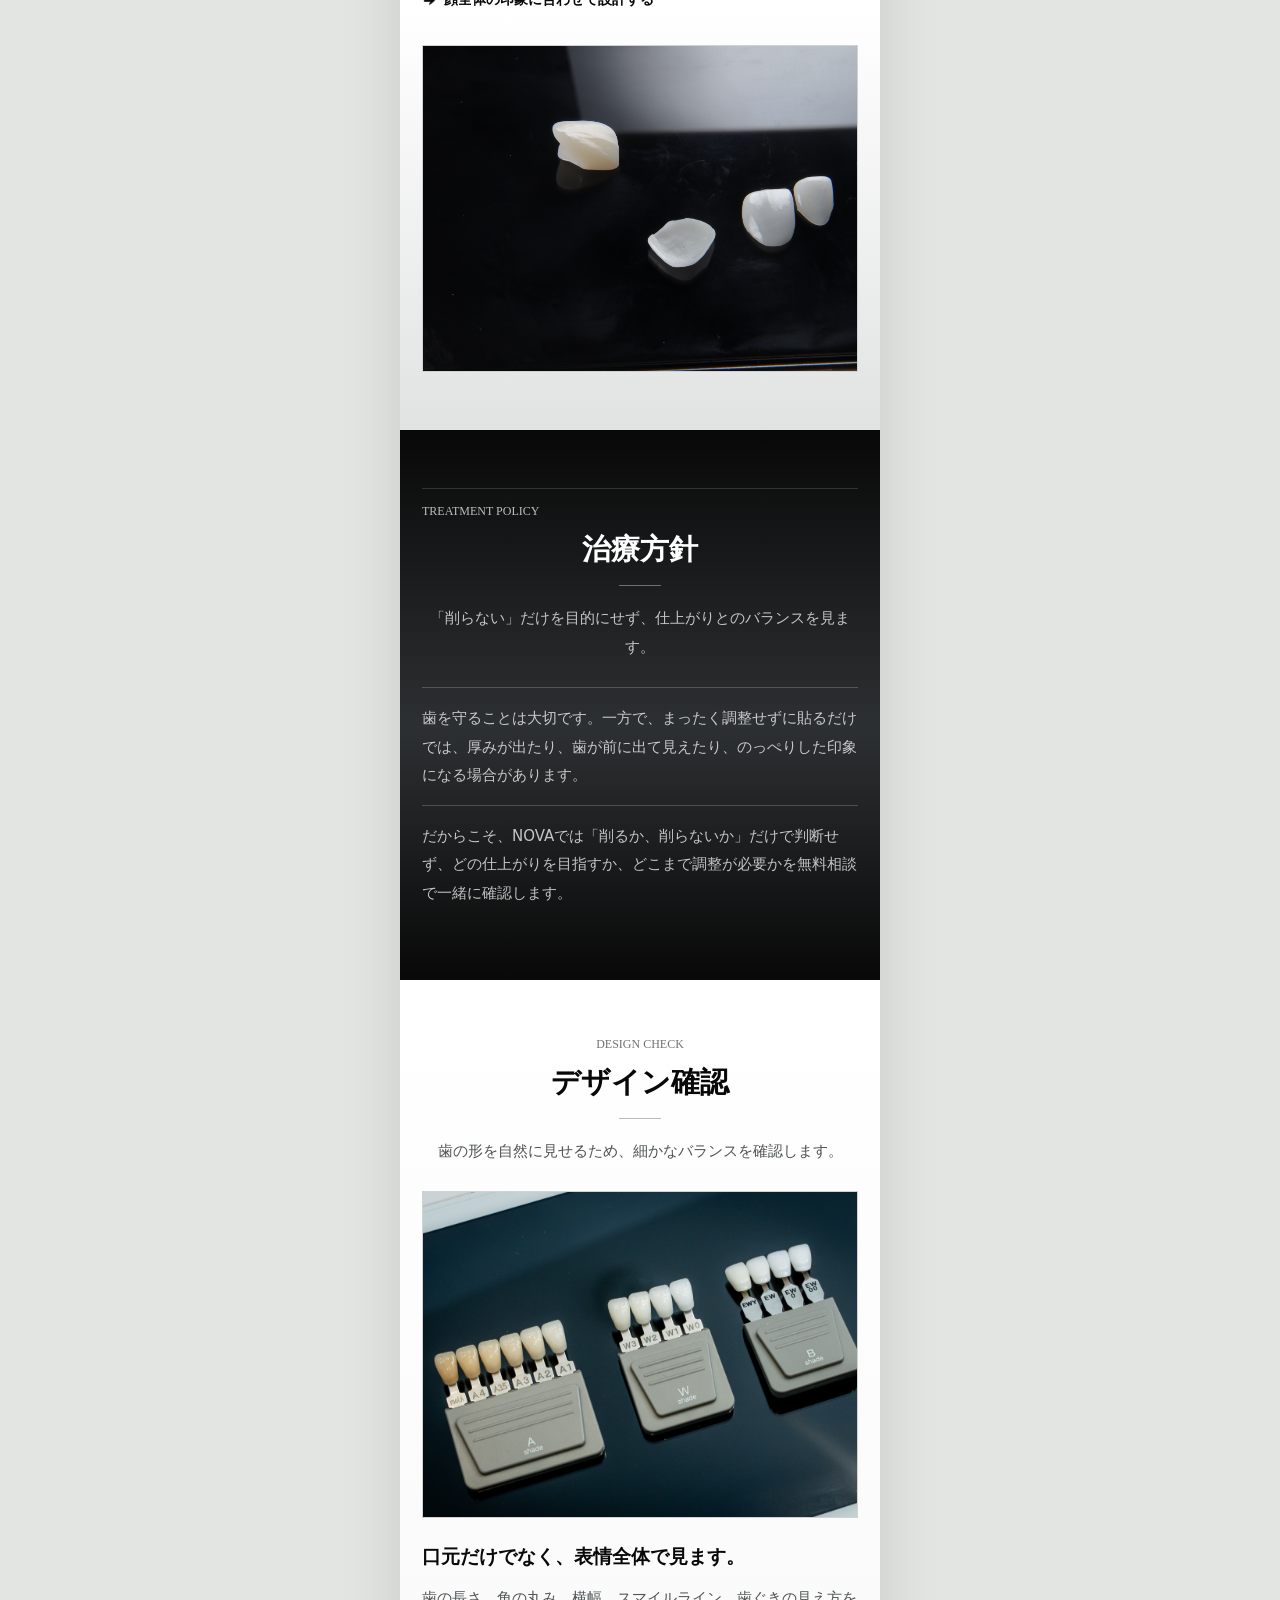
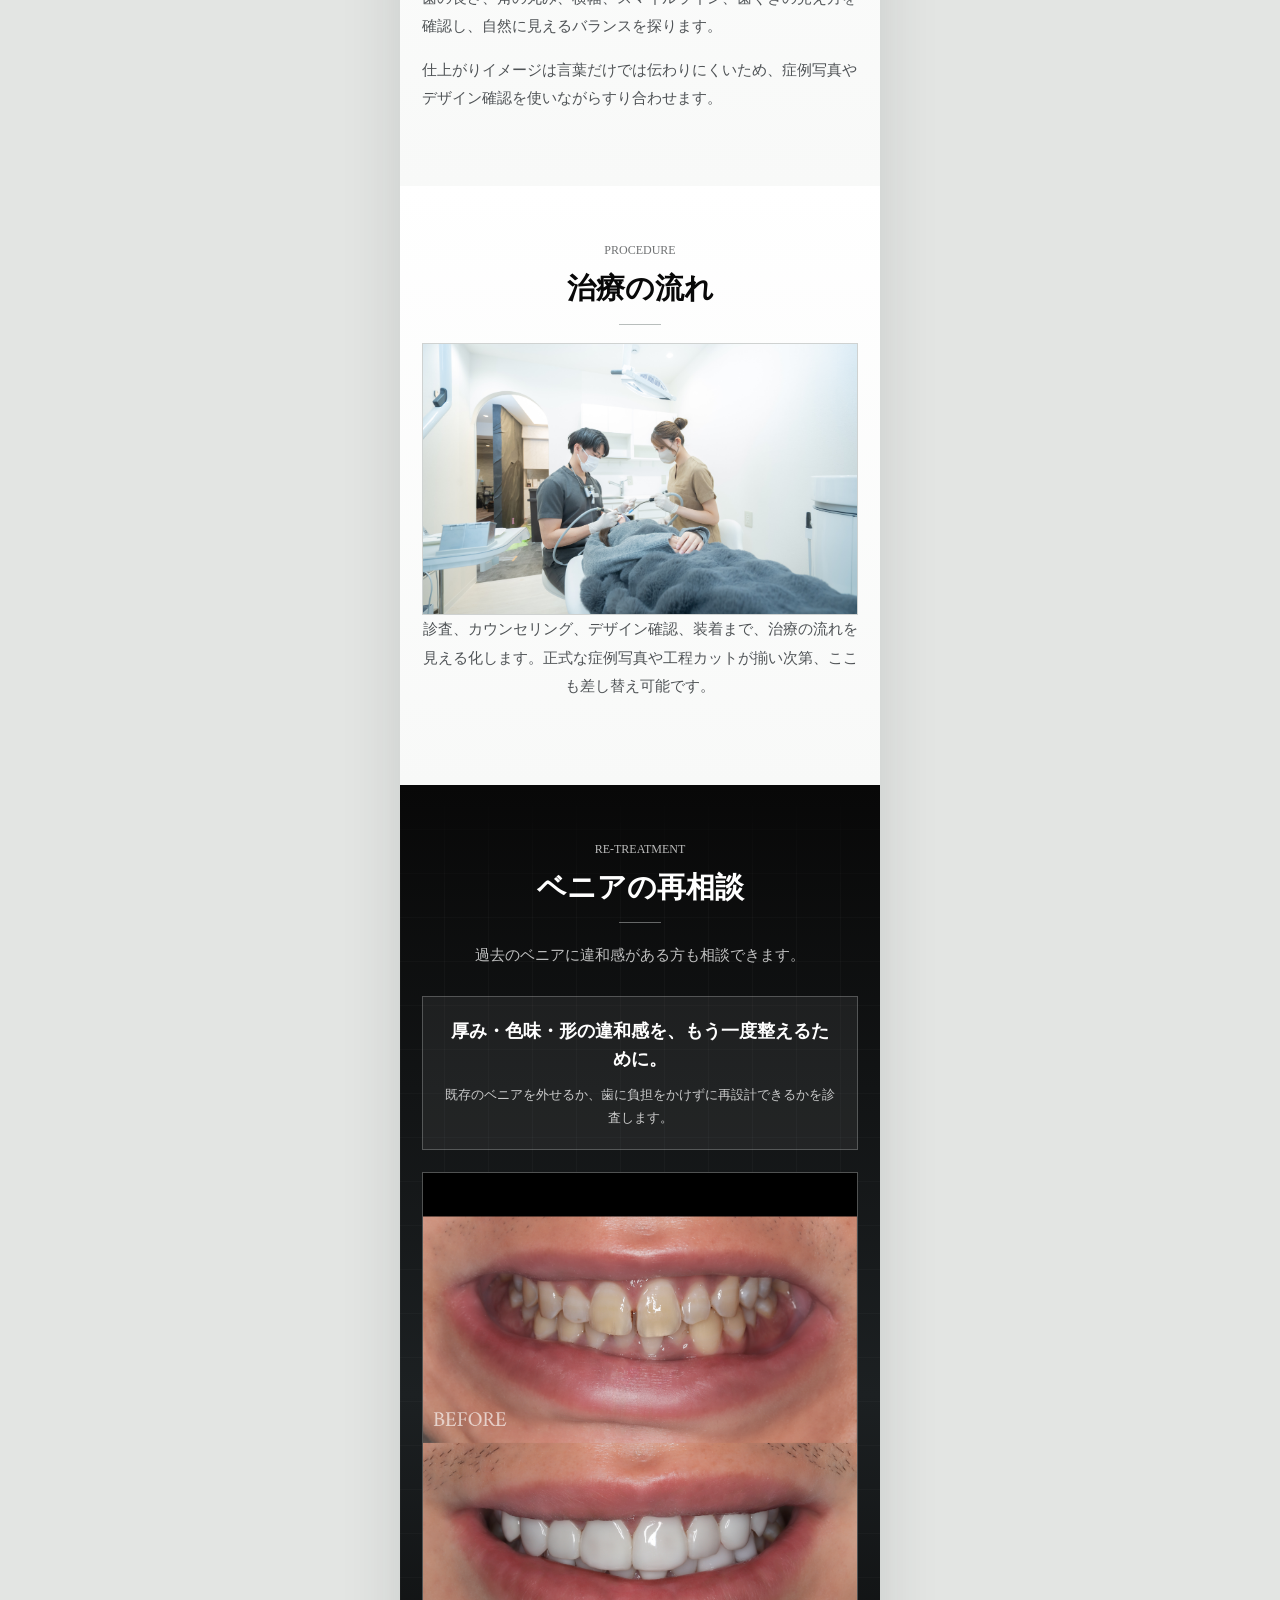
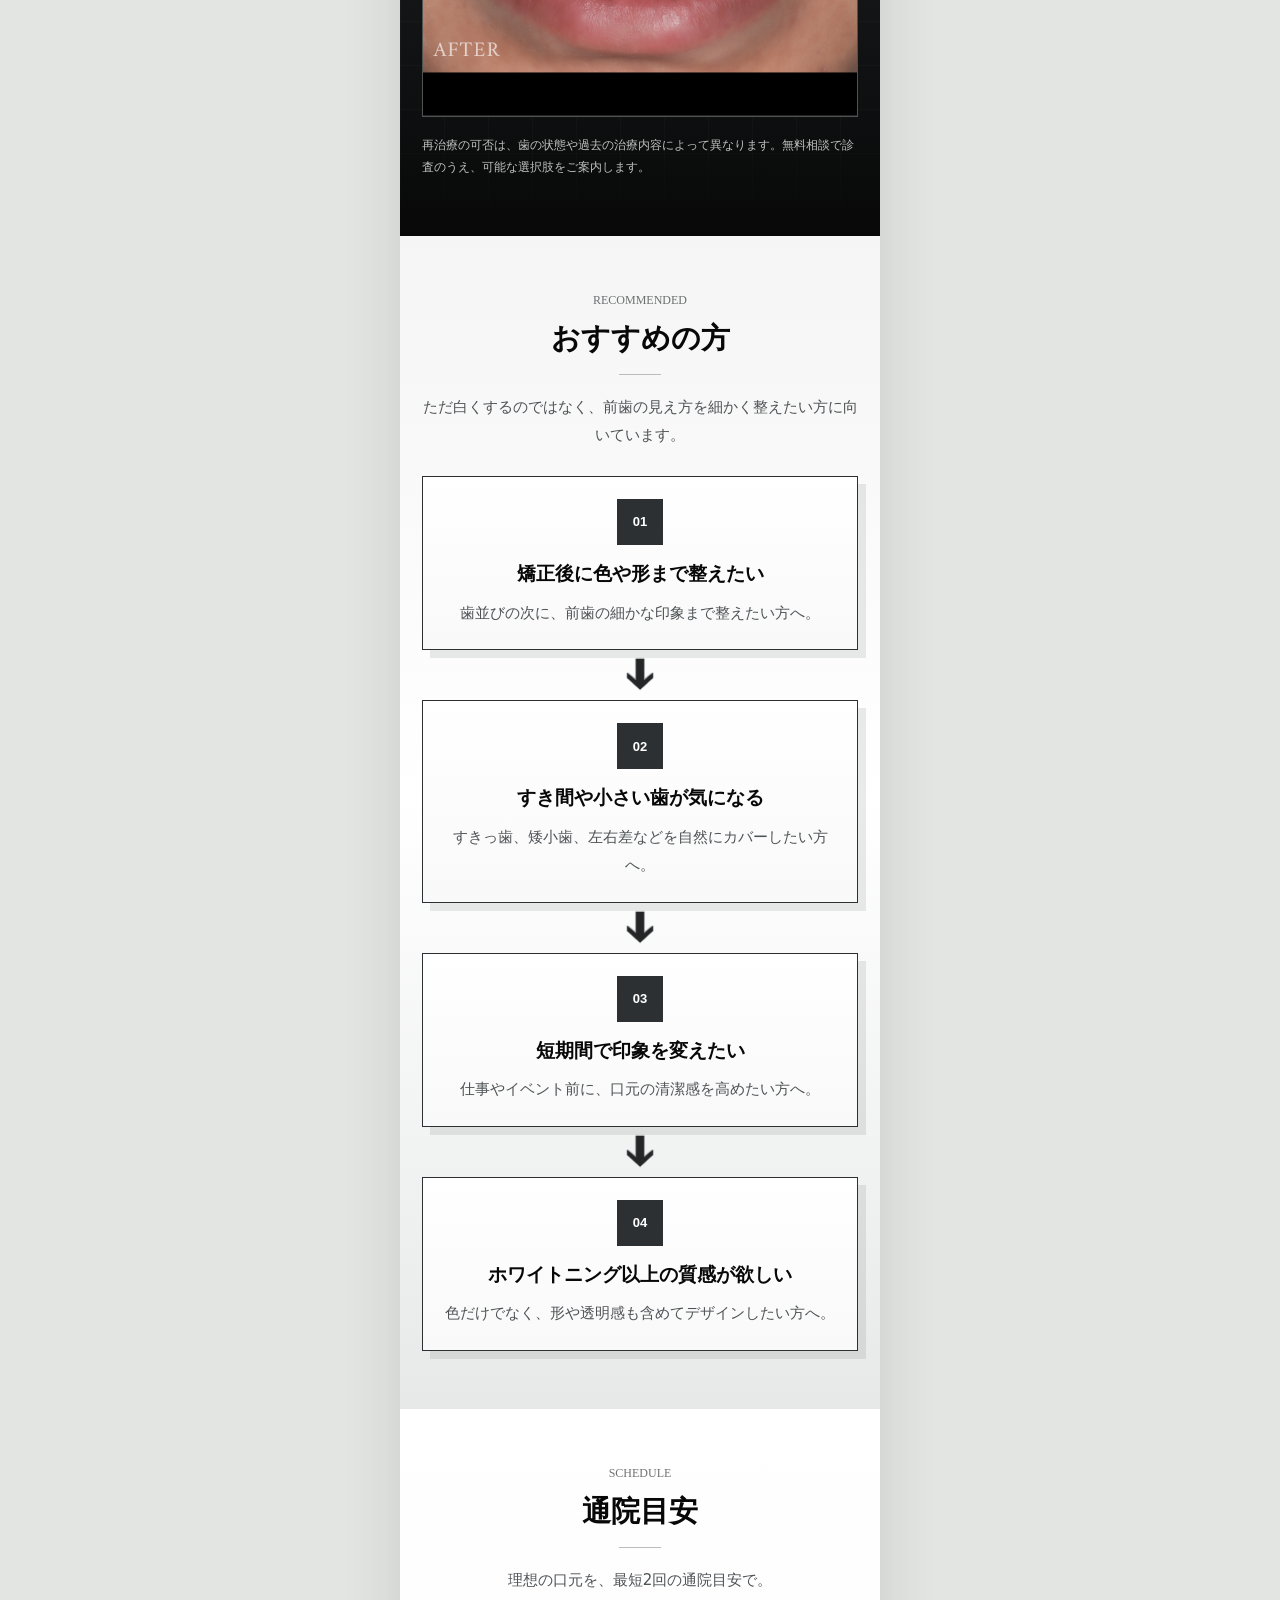
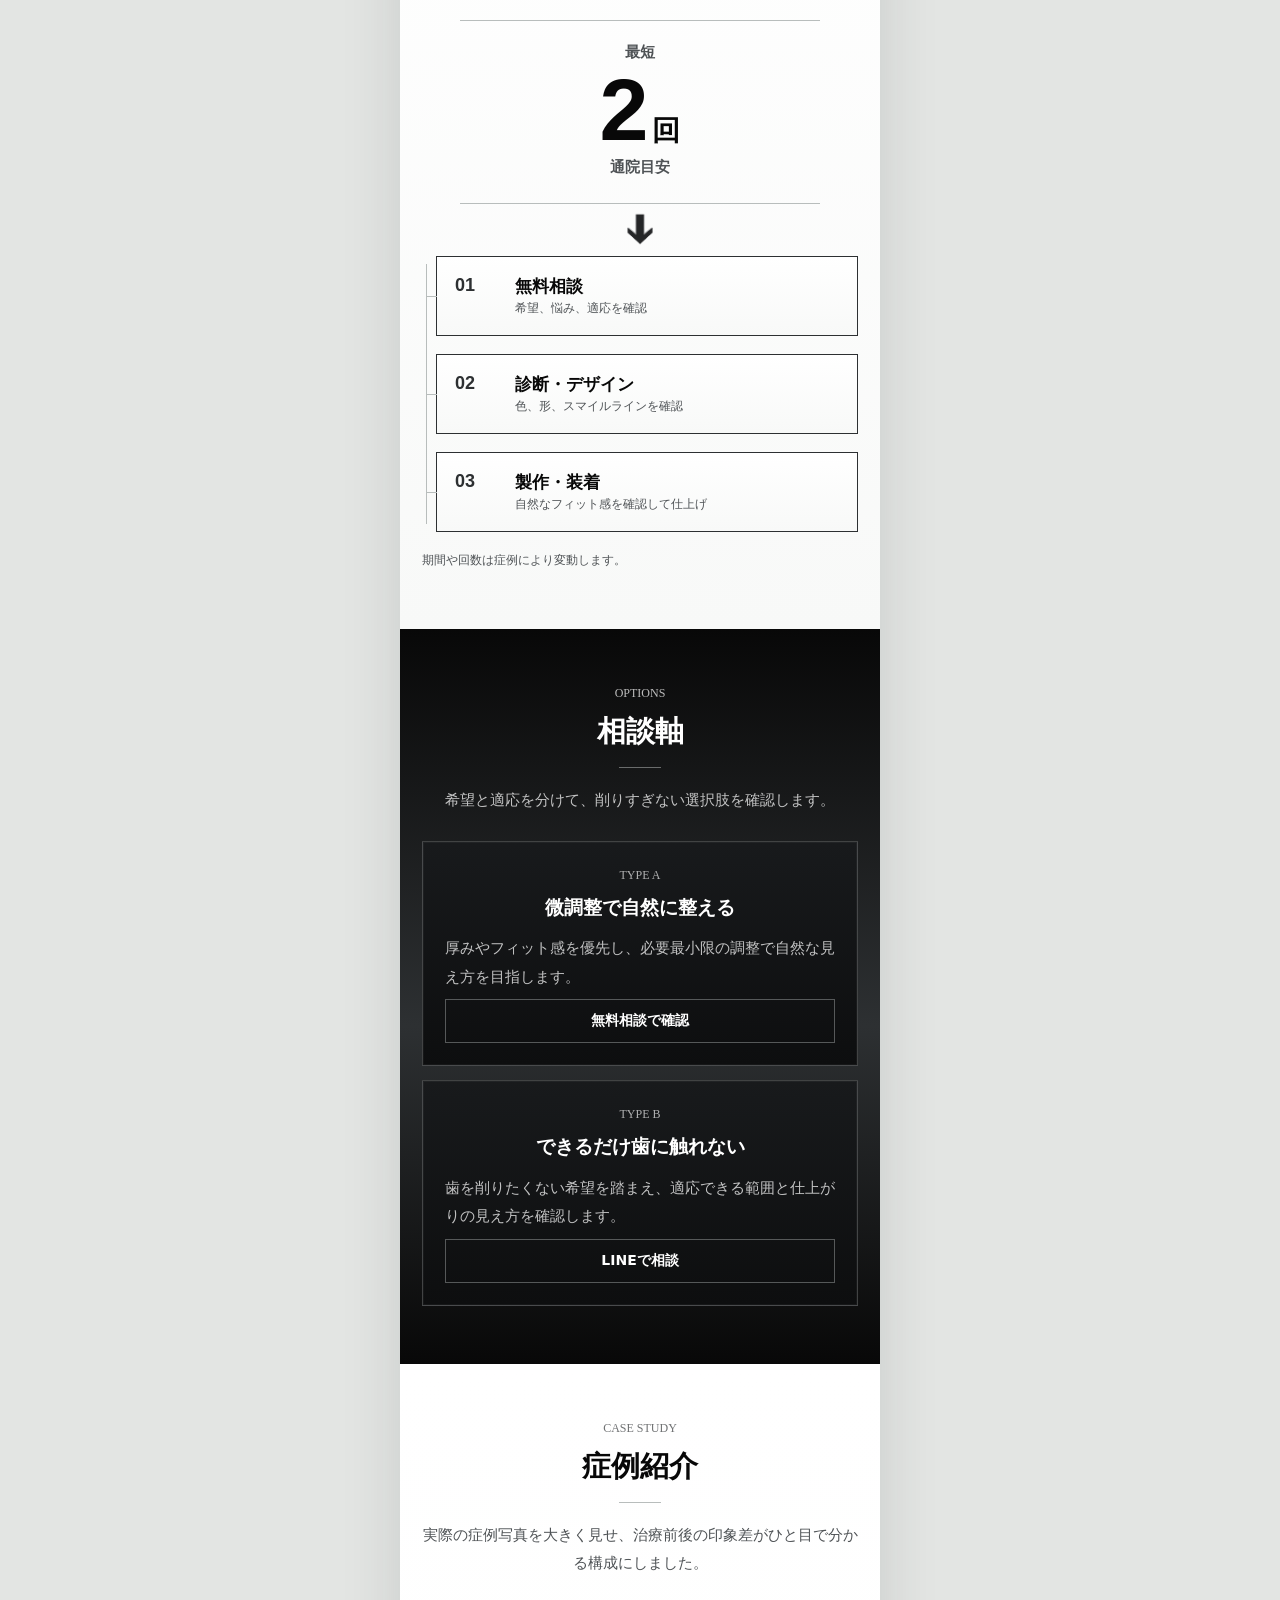
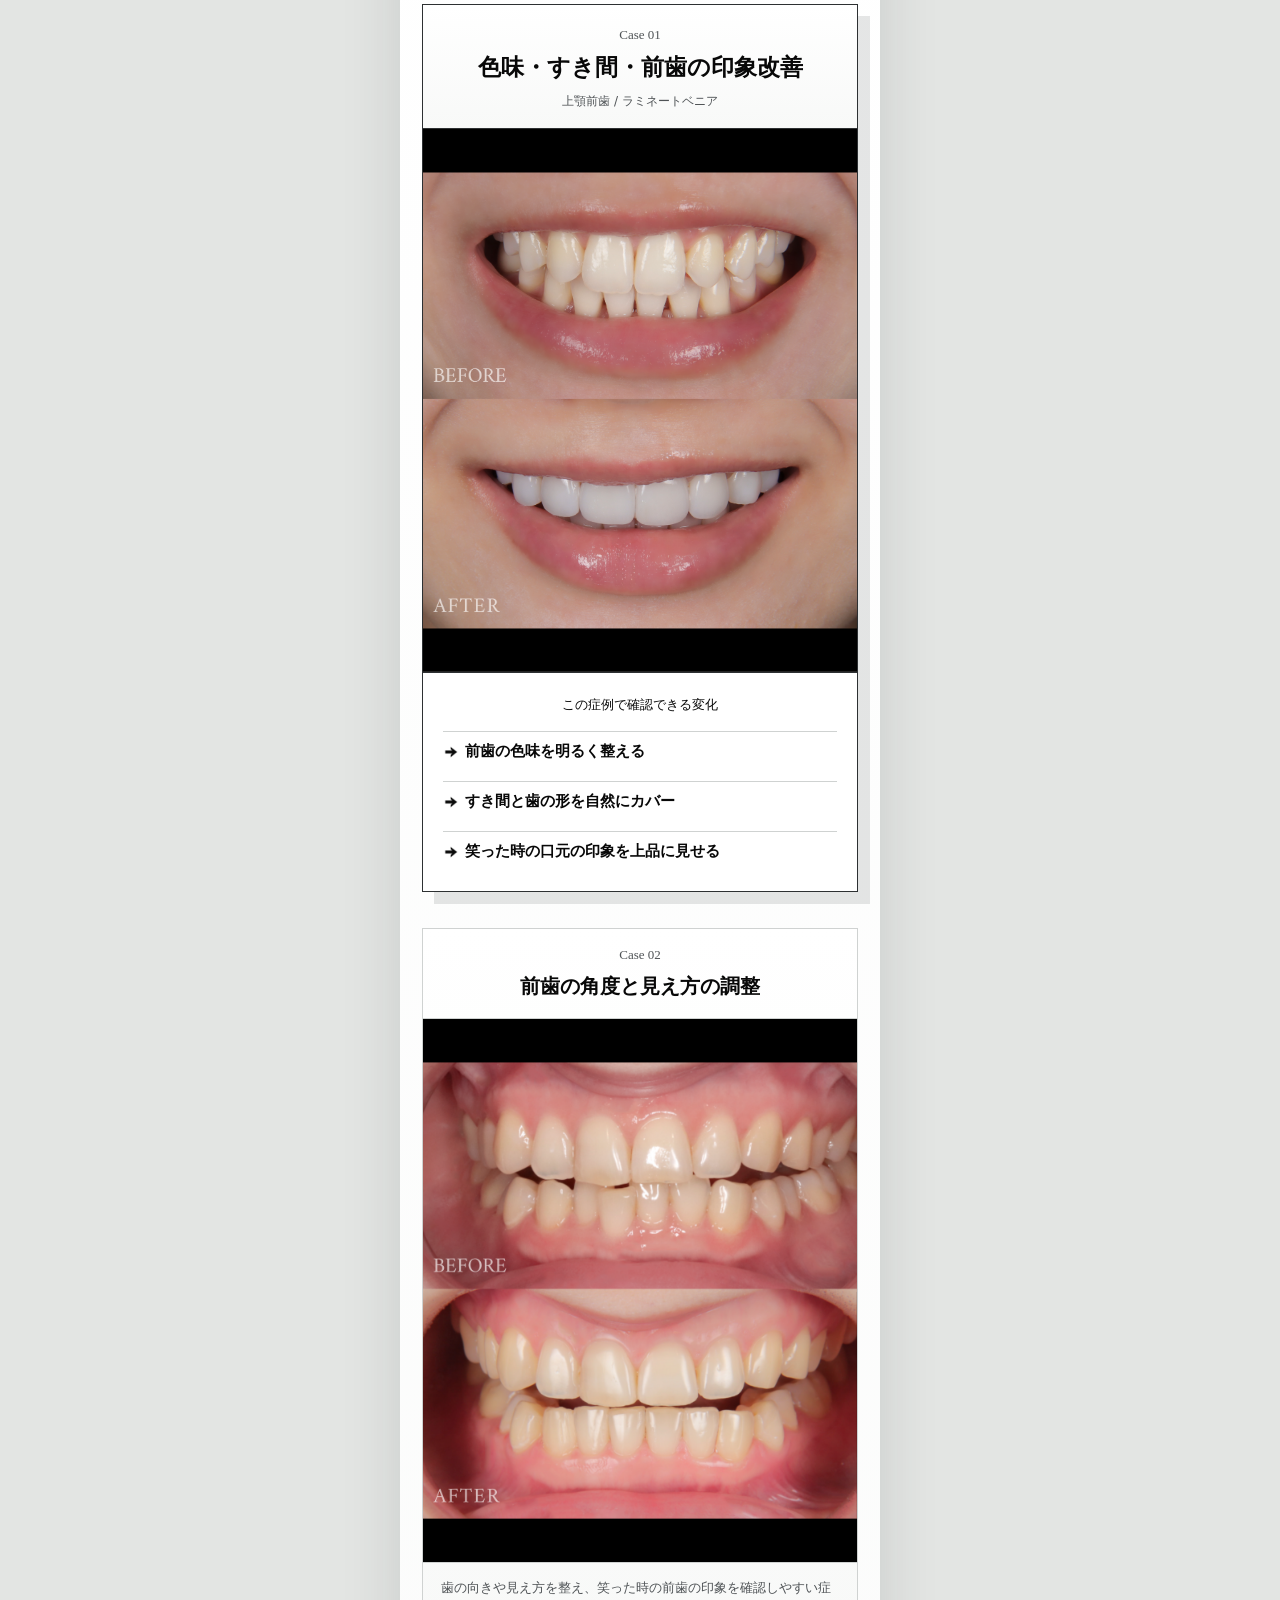
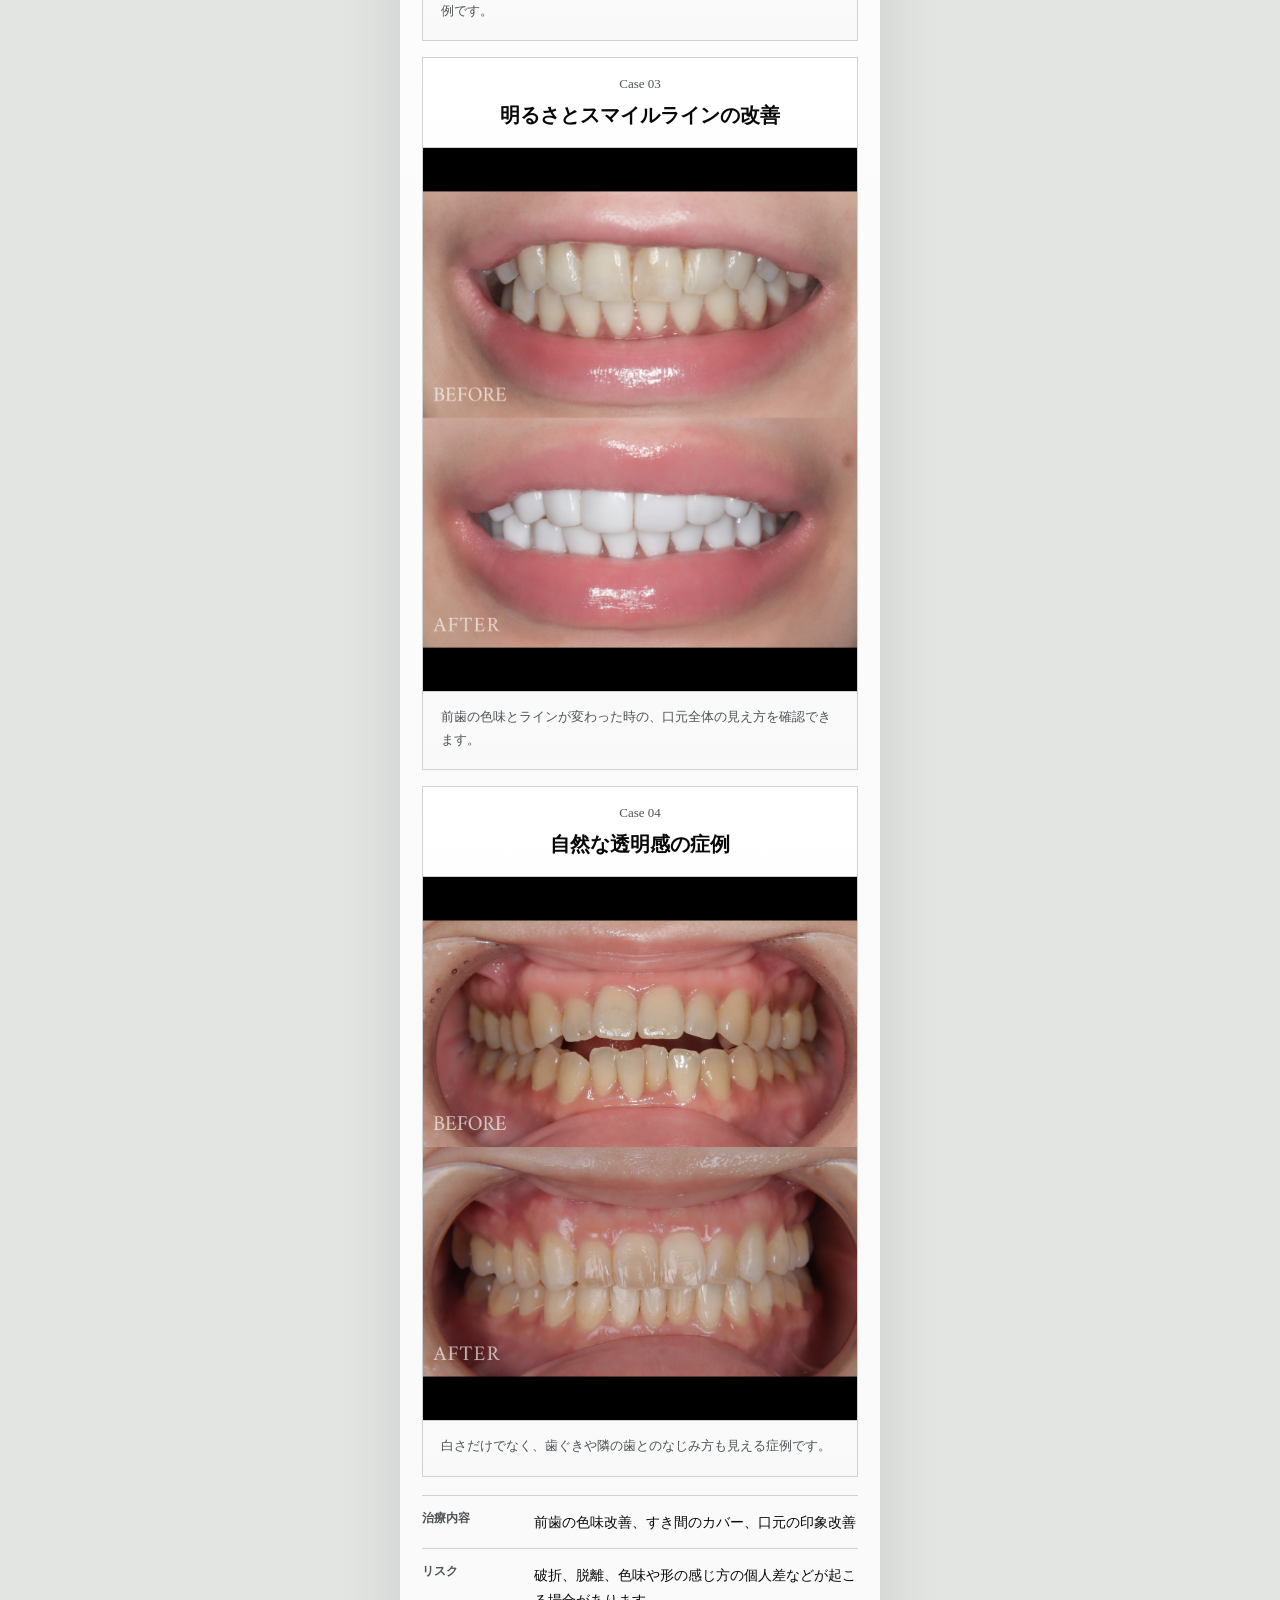
==== commit 16a63a8f: "Add laminate veneer LP imagery" ====
--- a/renewal-demo.html
+++ b/renewal-demo.html
@@ -105,22 +105,13 @@
         </div>
       </section>
 
-      <section class="section change">
+      <section class="section change" id="micro-adjustment">
         <p class="eyebrow">MICRO ADJUSTMENT</p>
         <h2>ミクロ単位の形態修正</h2>
-        <p class="section-lead">「本当に削ってるの？」と思うほどの変化を目指します。実際の症例写真が用意でき次第、この枠に差し替えます。</p>
-        <div class="compare-visual">
-          <article class="visual-slot">
-            <span>Before</span>
-            <strong>形態修正前</strong>
-            <small>差し込み予定: 前歯アップ写真</small>
-          </article>
-          <article class="visual-slot">
-            <span>After</span>
-            <strong>微調整後</strong>
-            <small>差し込み予定: 同一角度の比較写真</small>
-          </article>
-        </div>
+        <p class="section-lead">「本当に削ってるの？」と思うほどの変化を目指します。前歯のすき間や形の変化を、1枚の症例写真で確認できます。</p>
+        <figure class="ba-single ba-single--micro">
+          <img src="assets/images/case-micro-adjustment-before-after.png" alt="前歯の形態修正前後を1枚で比較した症例写真">
+        </figure>
       </section>
 
       <section class="section proof section-dark">
@@ -155,7 +146,7 @@
         <p class="section-lead">極薄のセラミックが、自然なフィット感につながります。</p>
         <div class="media-stack">
           <figure class="tall-image">
-            <img src="assets/images/veneer-luxury-generated.png" alt="薄いラミネートベニアのイメージ">
+            <img src="assets/images/veneer-thin-real.jpg" alt="指先で持った薄いラミネートベニア素材">
           </figure>
           <div class="number-block">
             <span>Thin ceramic design</span>
@@ -185,9 +176,9 @@
         <p class="section-lead">単調な白さではなく、透明感と質感まで設計します。</p>
         <div class="split reverse">
           <div>
-            <h3>素材・技工説明の差し替え枠。</h3>
-            <p>
-              セラミックの素材、色味の作り方、技工工程の違いまで伝えることで、単に白いだけではない仕上がりの価値を見せます。正式な素材名や技工内容が決まり次第、ここに反映できます。
+            <h3>薄さ、透け感、表面の質感まで確認します。</h3>
+            <p>
+              セラミックの素材、色味の作り方、技工工程の違いまで伝えることで、単に白いだけではない仕上がりの価値を見せます。薄い素材をどう重ねるかまで見ながら、自然な見え方を設計します。
             </p>
             <ul class="check-list">
               <li>色味の単調さを避ける</li>
@@ -195,29 +186,9 @@
               <li>顔全体の印象に合わせて設計する</li>
             </ul>
           </div>
-          <article class="visual-slot visual-slot-photo">
-            <span>Insert Image</span>
-            <strong>技工・素材の写真枠</strong>
-            <small>差し込み予定: セラミック制作 / シェード確認</small>
-          </article>
-        </div>
-      </section>
-
-      <section class="section comparison">
-        <p class="eyebrow">COMPARISON</p>
-        <h2>白さの質感比較</h2>
-        <p class="section-lead">同じ「白い歯」でも、質感で印象は変わります。</p>
-        <div class="compare-visual">
-          <article class="visual-slot">
-            <span>Sample A</span>
-            <strong>単調に見えやすい白さ</strong>
-            <small>比較写真を差し込み</small>
-          </article>
-          <article class="visual-slot is-strong">
-            <span>Sample B</span>
-            <strong>自然な透明感のある白さ</strong>
-            <small>NOVA症例写真を差し込み</small>
-          </article>
+          <figure class="image-frame craft-image">
+            <img src="assets/images/veneer-craft-shells.jpg" alt="黒い台の上に並べたラミネートベニア素材">
+          </figure>
         </div>
       </section>
 
@@ -239,7 +210,7 @@
         <p class="section-lead">歯の形を自然に見せるため、細かなバランスを確認します。</p>
         <div class="split">
           <figure class="image-frame">
-            <img src="assets/images/clinic-shade-counseling.jpg" alt="シェードガイドを使って色味を確認する様子">
+            <img src="assets/images/shade-guide-real.jpg" alt="歯の色味を比較するシェードガイド">
           </figure>
           <div>
             <h3>口元だけでなく、表情全体で見ます。</h3>
@@ -272,19 +243,9 @@
           <strong>厚み・色味・形の違和感を、もう一度整えるために。</strong>
           <span>既存のベニアを外せるか、歯に負担をかけずに再設計できるかを診査します。</span>
         </div>
-        <div class="redo-compare">
-          <article class="visual-slot">
-            <span>Before</span>
-            <strong>厚み・色味の違和感</strong>
-            <small>やり直し症例の治療前写真枠</small>
-          </article>
-          <div class="redo-arrow" aria-hidden="true"></div>
-          <article class="visual-slot is-strong">
-            <span>After</span>
-            <strong>自然な厚みと透明感</strong>
-            <small>やり直し症例の治療後写真枠</small>
-          </article>
-        </div>
+        <figure class="ba-single ba-single--dark redo-case">
+          <img src="assets/images/case-retreatment-before-after.png" alt="ベニア再相談の治療前後を1枚で比較した症例写真">
+        </figure>
         <p class="note">
           再治療の可否は、歯の状態や過去の治療内容によって異なります。無料相談で診査のうえ、可能な選択肢をご案内します。
         </p>
@@ -350,16 +311,9 @@
               <strong>色味・すき間・前歯の印象改善</strong>
               <small>上顎前歯 / ラミネートベニア</small>
             </div>
-            <div class="case-before-after">
-              <figure class="case-photo case-photo--before">
-                <span class="case-photo__label">Before</span>
-                <img src="assets/images/case-before.jpg" alt="ラミネートベニア治療前の口元">
-              </figure>
-              <figure class="case-photo case-photo--after">
-                <span class="case-photo__label">After</span>
-                <img src="assets/images/case-after.jpg" alt="ラミネートベニア治療後の口元">
-              </figure>
-            </div>
+            <figure class="case-single-image">
+              <img src="assets/images/case-feature-before-after.png" alt="ラミネートベニア治療前後を1枚で比較した口元の症例写真">
+            </figure>
             <div class="case-card__summary">
               <p class="case-card__label">この症例で確認できる変化</p>
               <ul>
@@ -369,6 +323,38 @@
               </ul>
             </div>
           </article>
+          <div class="case-gallery" aria-label="その他の症例写真">
+            <article class="case-mini case-mini--photo">
+              <div class="case-mini__head">
+                <span>Case 02</span>
+                <strong>前歯の角度と見え方の調整</strong>
+              </div>
+              <figure class="case-mini__image">
+                <img src="assets/images/case-intraoral-before-after.png" alt="前歯の角度と見え方を比較した症例写真">
+              </figure>
+              <p>歯の向きや見え方を整え、笑った時の前歯の印象を確認しやすい症例です。</p>
+            </article>
+            <article class="case-mini case-mini--photo">
+              <div class="case-mini__head">
+                <span>Case 03</span>
+                <strong>明るさとスマイルラインの改善</strong>
+              </div>
+              <figure class="case-mini__image">
+                <img src="assets/images/case-brightness-before-after.png" alt="歯の明るさとスマイルラインを比較した症例写真">
+              </figure>
+              <p>前歯の色味とラインが変わった時の、口元全体の見え方を確認できます。</p>
+            </article>
+            <article class="case-mini case-mini--photo">
+              <div class="case-mini__head">
+                <span>Case 04</span>
+                <strong>自然な透明感の症例</strong>
+              </div>
+              <figure class="case-mini__image">
+                <img src="assets/images/case-natural-front-before-after.png" alt="自然な透明感を比較したラミネートベニア症例写真">
+              </figure>
+              <p>白さだけでなく、歯ぐきや隣の歯とのなじみ方も見える症例です。</p>
+            </article>
+          </div>
         </div>
         <dl class="case-info">
           <div><dt>治療内容</dt><dd>前歯の色味改善、すき間のカバー、口元の印象改善</dd></div>
@@ -393,7 +379,7 @@
             <p>治療前に、希望、期間、費用感、削る量への不安を丁寧に確認します。</p>
           </article>
           <article>
-            <img src="assets/images/hero-laminate-veneer-generated.png" alt="薄いベニアイメージ">
+            <img src="assets/images/veneer-thin-real.jpg" alt="薄いベニア素材を指先で確認する様子">
             <span>Feature 02</span>
             <h3>薄さとフィット感を重視</h3>
             <p>厚ぼったく見えないよう、歯の状態に合わせた自然な設計を目指します。</p>
@@ -443,7 +429,7 @@
         </div>
       </section>
 
-      <section class="section clinic">
+      <section class="section clinic" id="clinic">
         <p class="eyebrow">CLINIC</p>
         <h2>東京銀座NOVA矯正歯科</h2>
         <figure class="wide-image clinic-photo">
@@ -457,11 +443,10 @@
           <div><dt>予約</dt><dd>完全予約制 / 電話・WEB・LINE</dd></div>
           <div><dt>電話</dt><dd><a href="tel:0362606116">03-6260-6116</a></dd></div>
         </dl>
-        <div class="map-slot" aria-label="地図差し込み枠">
-          <span>MAP</span>
-          <strong>Google Map embed area</strong>
-          <small>本番化時に地図を差し込み</small>
-        </div>
+        <div class="map-embed" aria-label="東京銀座NOVA矯正歯科 Googleマップ">
+          <iframe src="https://www.google.com/maps/embed?pb=!1m18!1m12!1m3!1d3241.3300257104734!2d139.76467901150662!3d35.66887497247682!2m3!1f0!2f0!3f0!3m2!1i1024!2i768!4f13.1!3m3!1m2!1s0x60188b3e4d089751%3A0x88572302f9a5de04!2z5p2x5Lqs6YqA5bqnTk9WQeefr-ato-atr-enkQ!5e0!3m2!1sja!2sjp!4v1781697904191!5m2!1sja!2sjp" title="東京銀座NOVA矯正歯科 Googleマップ" allowfullscreen loading="lazy" referrerpolicy="no-referrer-when-downgrade"></iframe>
+        </div>
+        <a class="map-link" href="https://www.google.com/maps/search/?api=1&amp;query=35.66887497247682,139.76467901150662" target="_blank" rel="noopener">Google Mapで開く</a>
       </section>
 
       <footer class="footer">
--- a/renewal-demo.css
+++ b/renewal-demo.css
@@ -493,6 +493,9 @@
 .image-frame,
 .wide-image,
 .case-image,
+.ba-single,
+.case-single-image,
+.case-mini__image,
 .tall-image {
   margin: 0;
   border: 1px solid var(--line);
@@ -511,6 +514,29 @@
   object-fit: cover;
 }
 
+.ba-single,
+.case-single-image,
+.case-mini__image {
+  background: var(--ink);
+}
+
+.ba-single img,
+.case-single-image img,
+.case-mini__image img {
+  display: block;
+  width: 100%;
+  height: auto;
+}
+
+.ba-single--micro {
+  box-shadow: 10px 10px 0 rgba(45, 48, 50, 0.12);
+}
+
+.ba-single--dark {
+  border-color: rgba(184, 189, 188, 0.42);
+  background: #050505;
+}
+
 .wide-image {
   aspect-ratio: 16 / 10;
 }
@@ -521,6 +547,10 @@
 
 .natural-image img {
   object-position: center 18%;
+}
+
+.craft-image img {
+  object-position: center 46%;
 }
 
 .compare-visual {
@@ -1139,6 +1169,12 @@
   object-position: center center;
 }
 
+.case-single-image {
+  border-width: 0 0 1px;
+  border-color: var(--graphite);
+  background: var(--ink);
+}
+
 .case-photo__label {
   position: absolute;
   left: 14px;
@@ -1286,6 +1322,12 @@
   background: var(--arrow-right-light) center / contain no-repeat;
 }
 
+.case-gallery {
+  display: grid;
+  gap: 16px;
+  margin-top: 18px;
+}
+
 .case-mini {
   border: 1px solid var(--line);
   background: linear-gradient(180deg, var(--white) 0%, var(--mist) 100%);
@@ -1309,6 +1351,12 @@
   font-family: var(--font-display);
   font-size: 20px;
   line-height: 1.55;
+}
+
+.case-mini--photo .case-mini__image {
+  border-width: 0 0 1px;
+  border-color: var(--line);
+  background: var(--ink);
 }
 
 .case-mini__visuals {
@@ -1529,33 +1577,40 @@
   object-position: center 58%;
 }
 
-.map-slot {
-  display: grid;
-  min-height: 180px;
-  align-content: center;
-  justify-items: center;
-  gap: 8px;
+.map-embed {
+  aspect-ratio: 4 / 3;
   margin-top: 18px;
   border: 1px solid var(--line);
-  background:
-    linear-gradient(135deg, rgba(255, 255, 255, 0.45), rgba(45, 48, 50, 0.08)),
-    var(--soft);
-  text-align: center;
-}
-
-.map-slot span {
-  font-family: Georgia, serif;
-  color: var(--muted);
-  font-size: 13px;
-}
-
-.map-slot strong {
-  font-size: 18px;
-}
-
-.map-slot small {
-  color: var(--muted);
-  font-size: 12px;
+  background: var(--soft);
+  overflow: hidden;
+}
+
+.map-embed iframe {
+  display: block;
+  width: 100%;
+  height: 100%;
+  border: 0;
+}
+
+.map-link {
+  display: flex;
+  min-height: 48px;
+  align-items: center;
+  justify-content: center;
+  margin-top: 10px;
+  border: 1px solid var(--graphite);
+  color: var(--ink);
+  font-size: 14px;
+  font-weight: 800;
+  text-decoration: none;
+}
+
+.map-link::after {
+  content: "";
+  width: 18px;
+  height: 18px;
+  margin-left: 8px;
+  background: var(--arrow-right-light) center / contain no-repeat;
 }
 
 .footer {
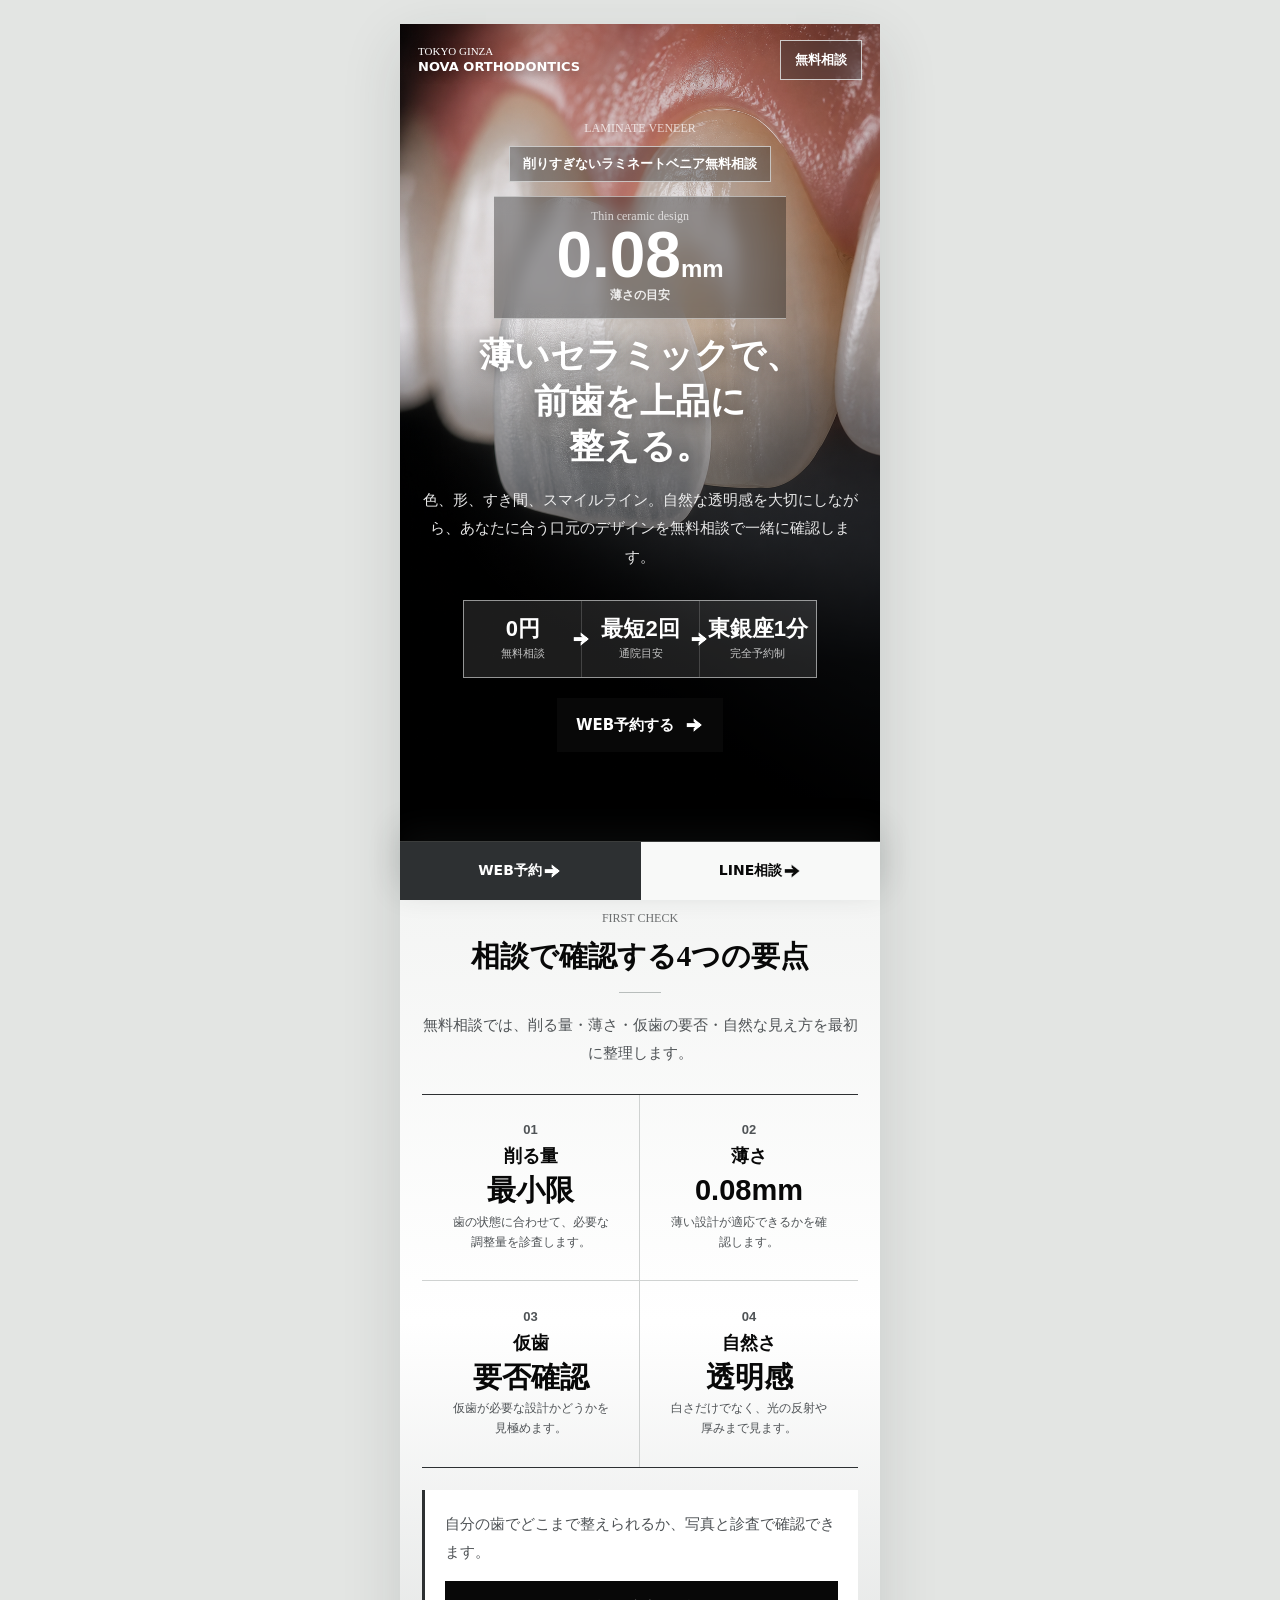
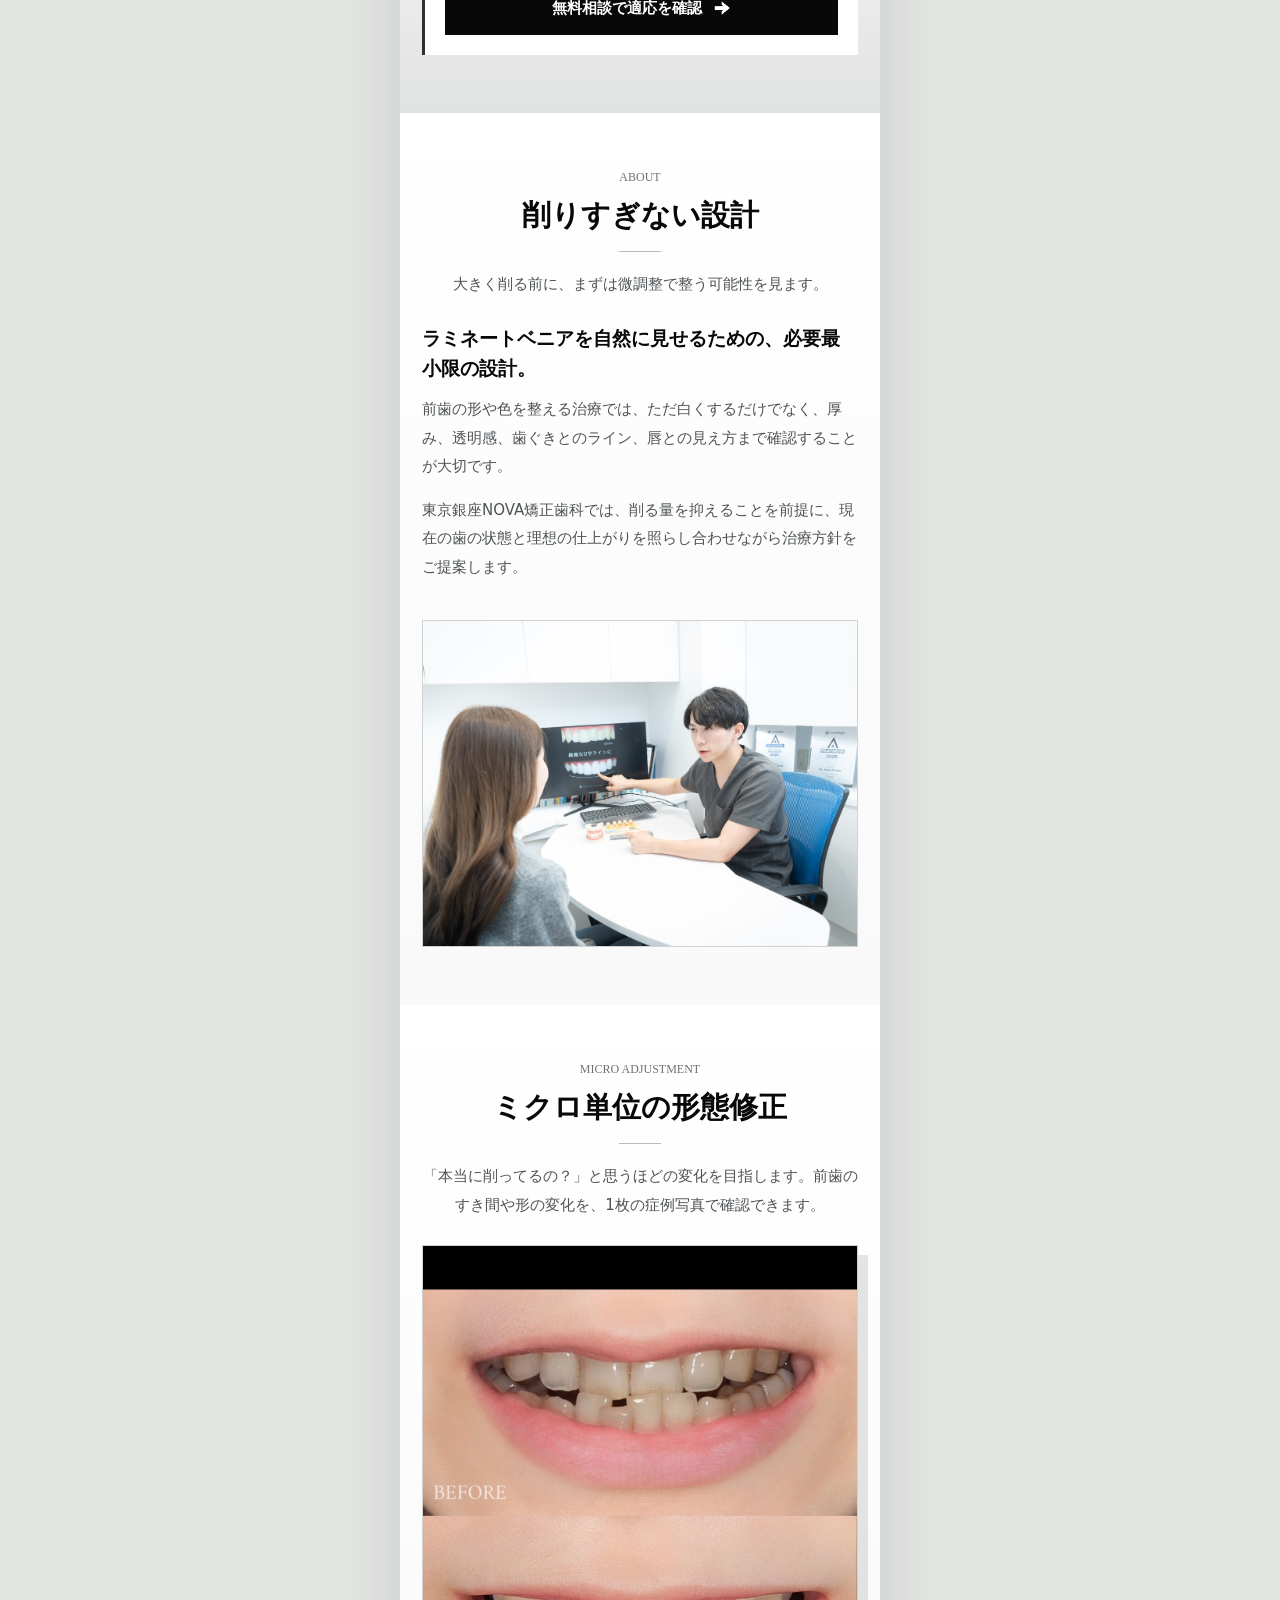
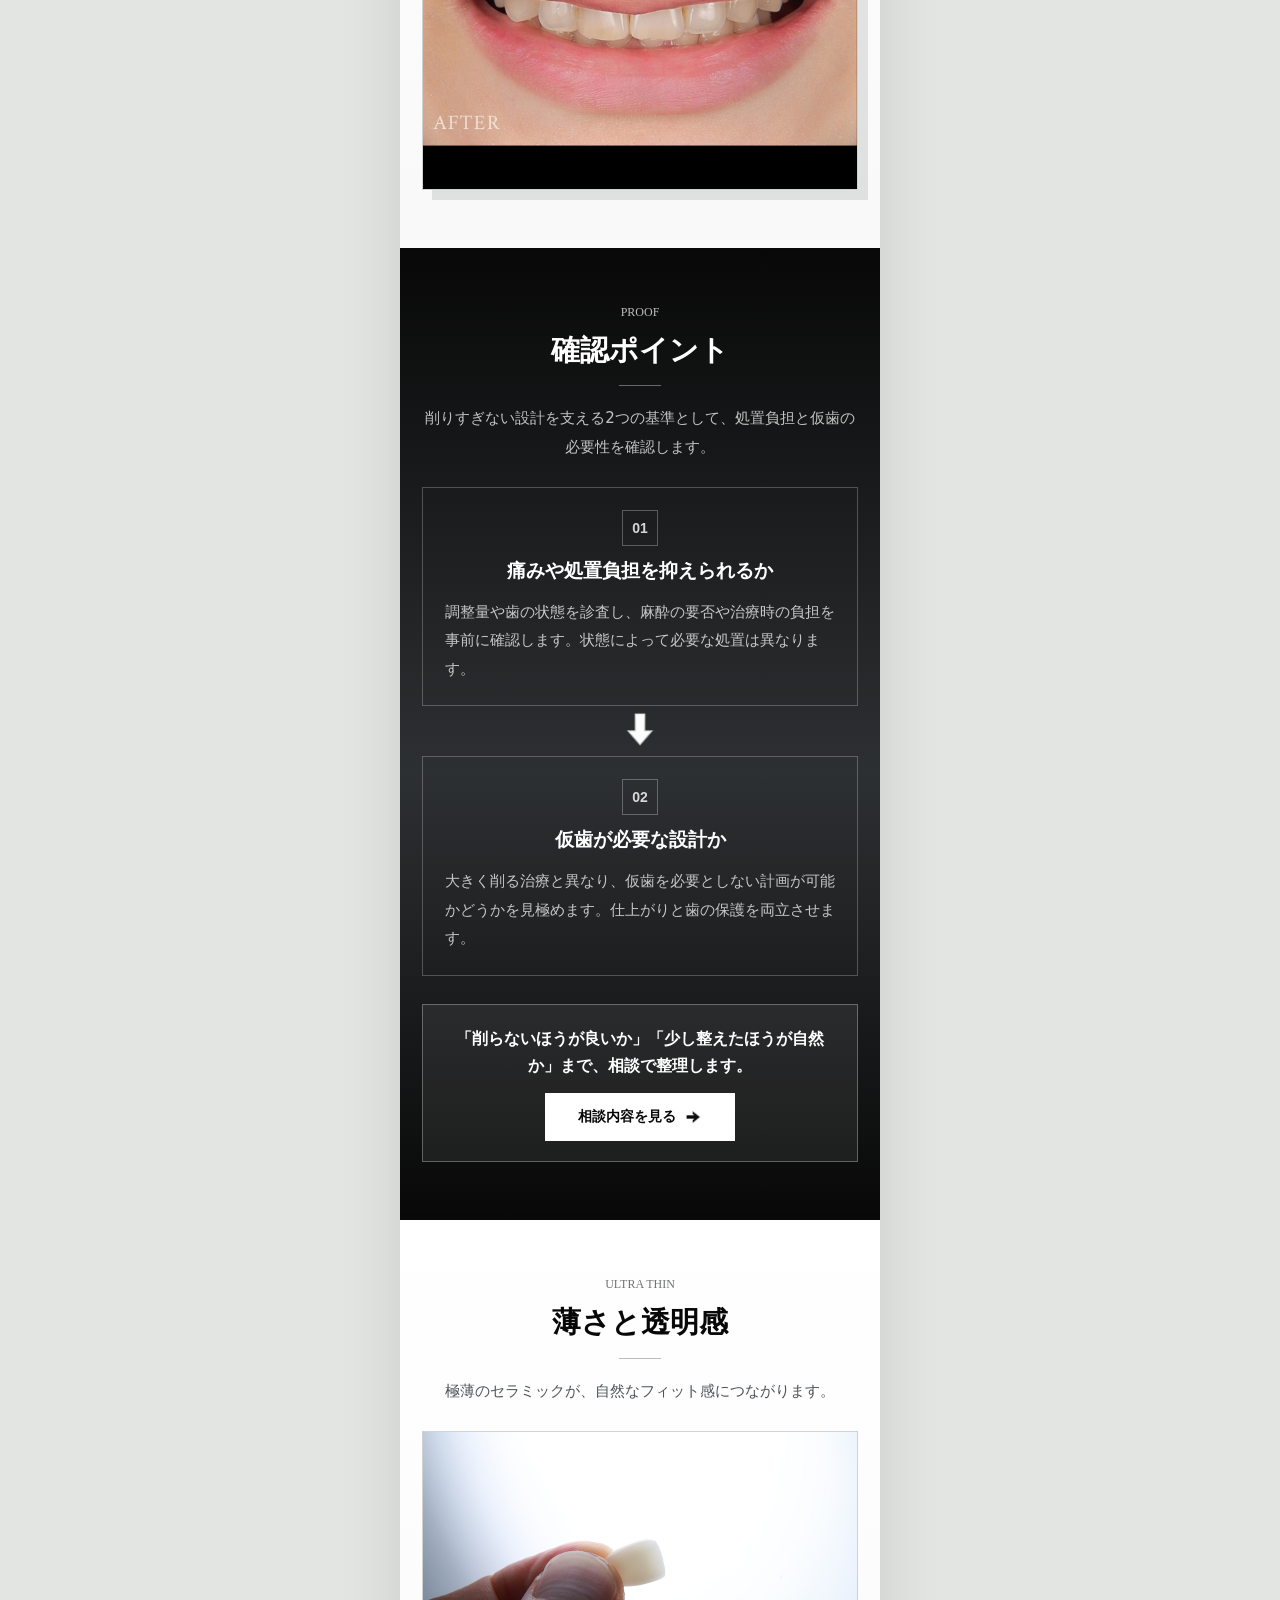
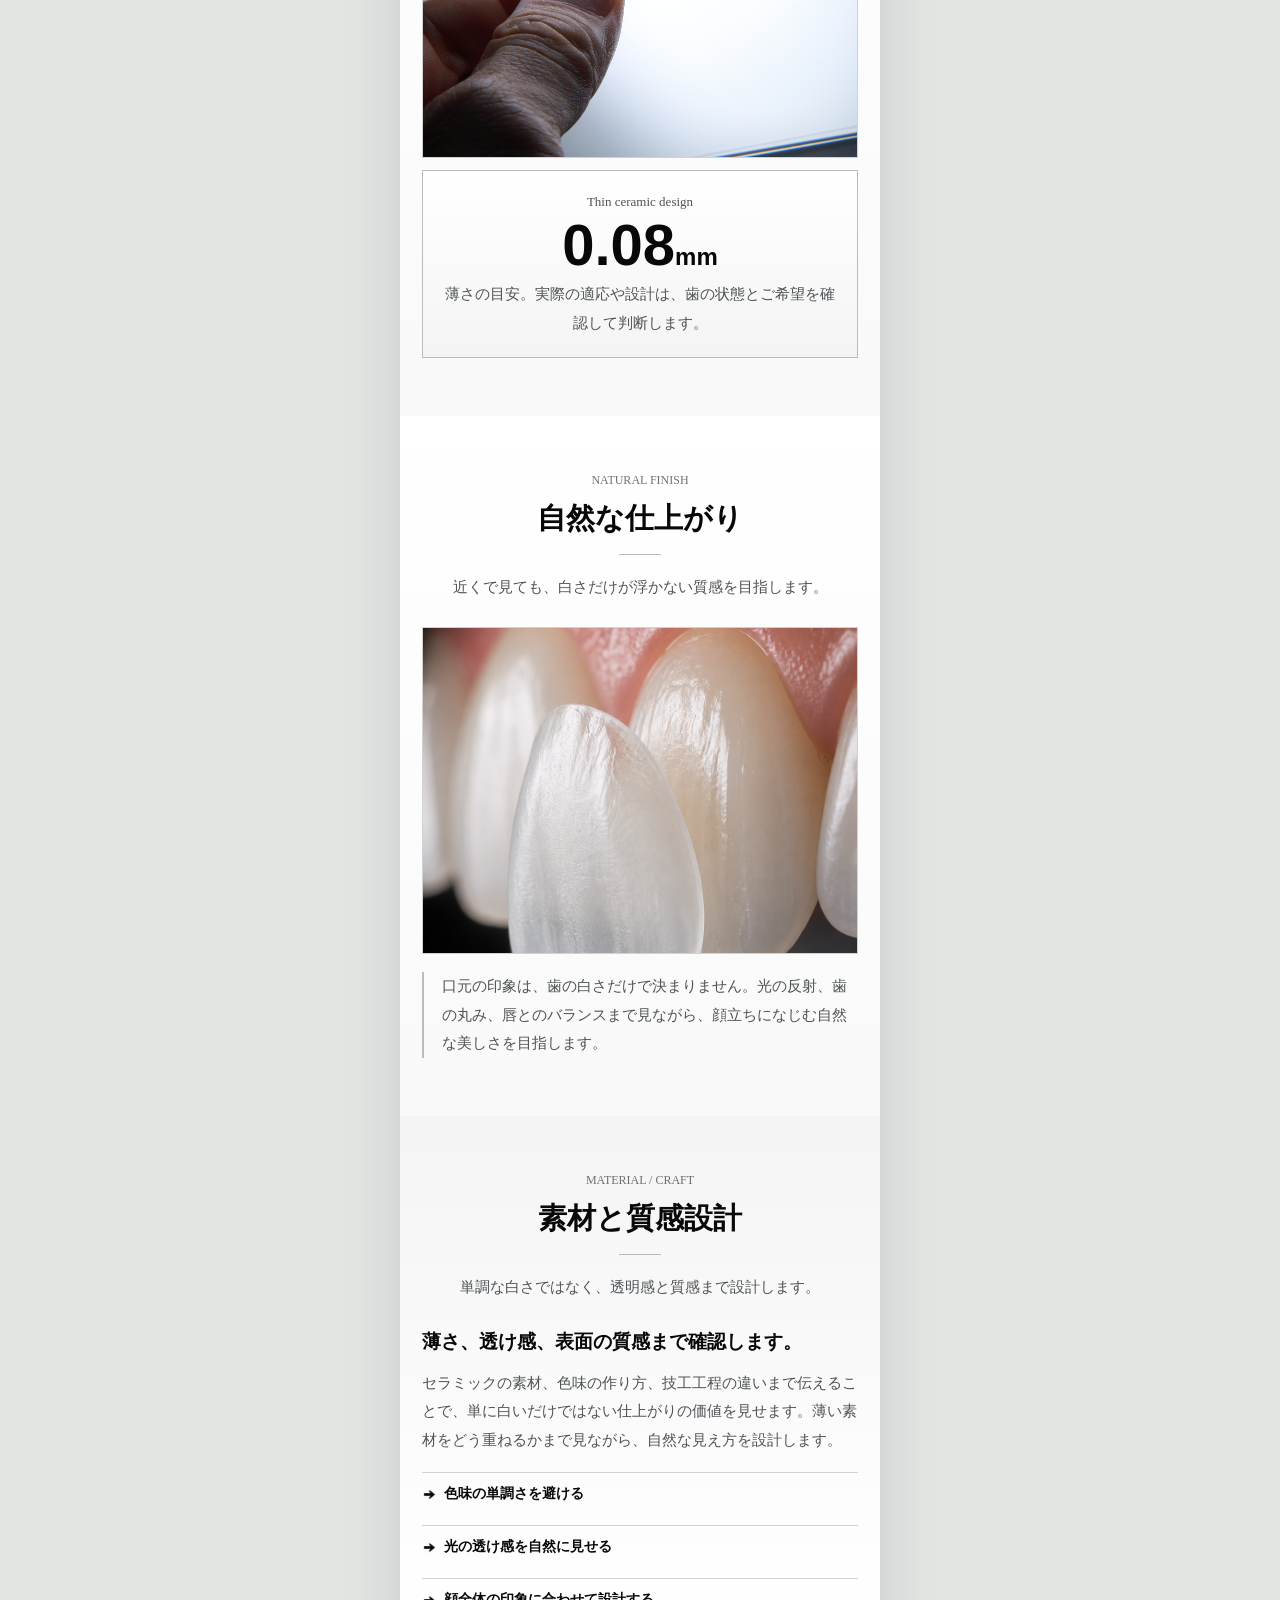
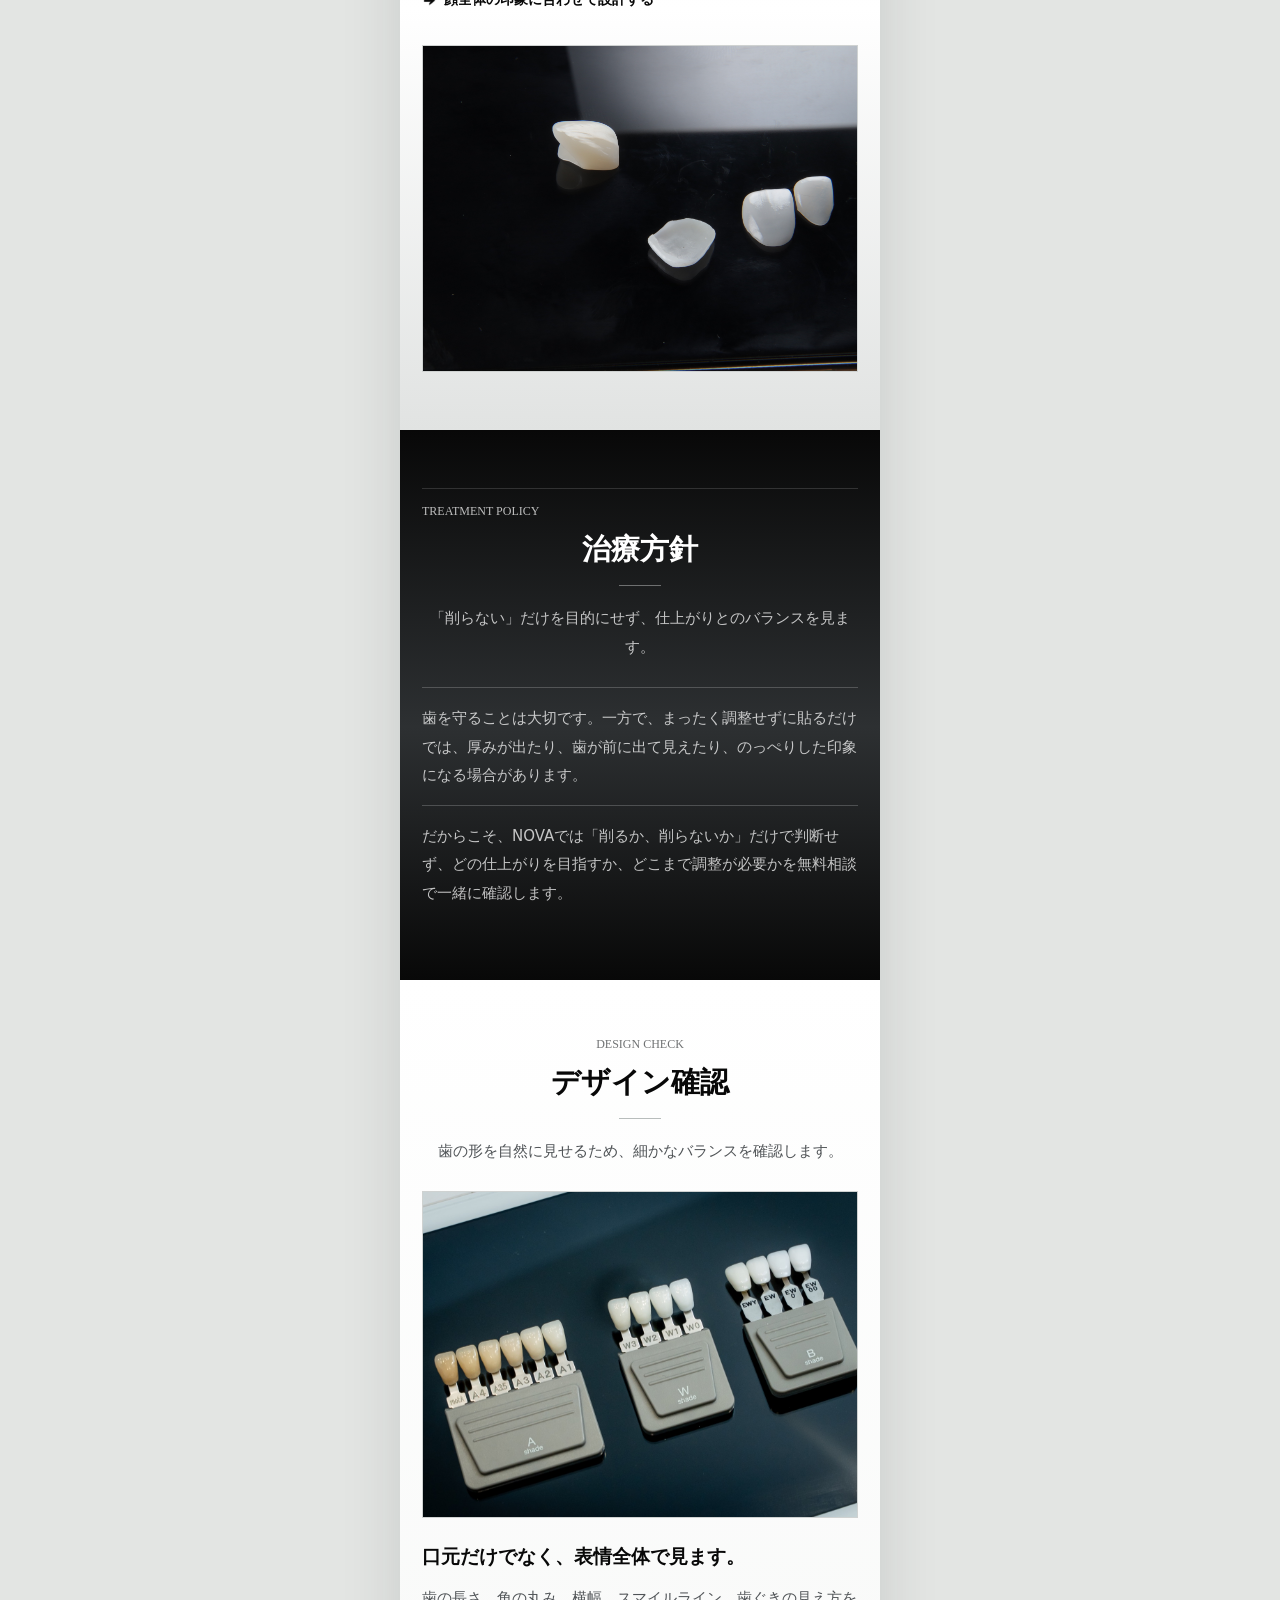
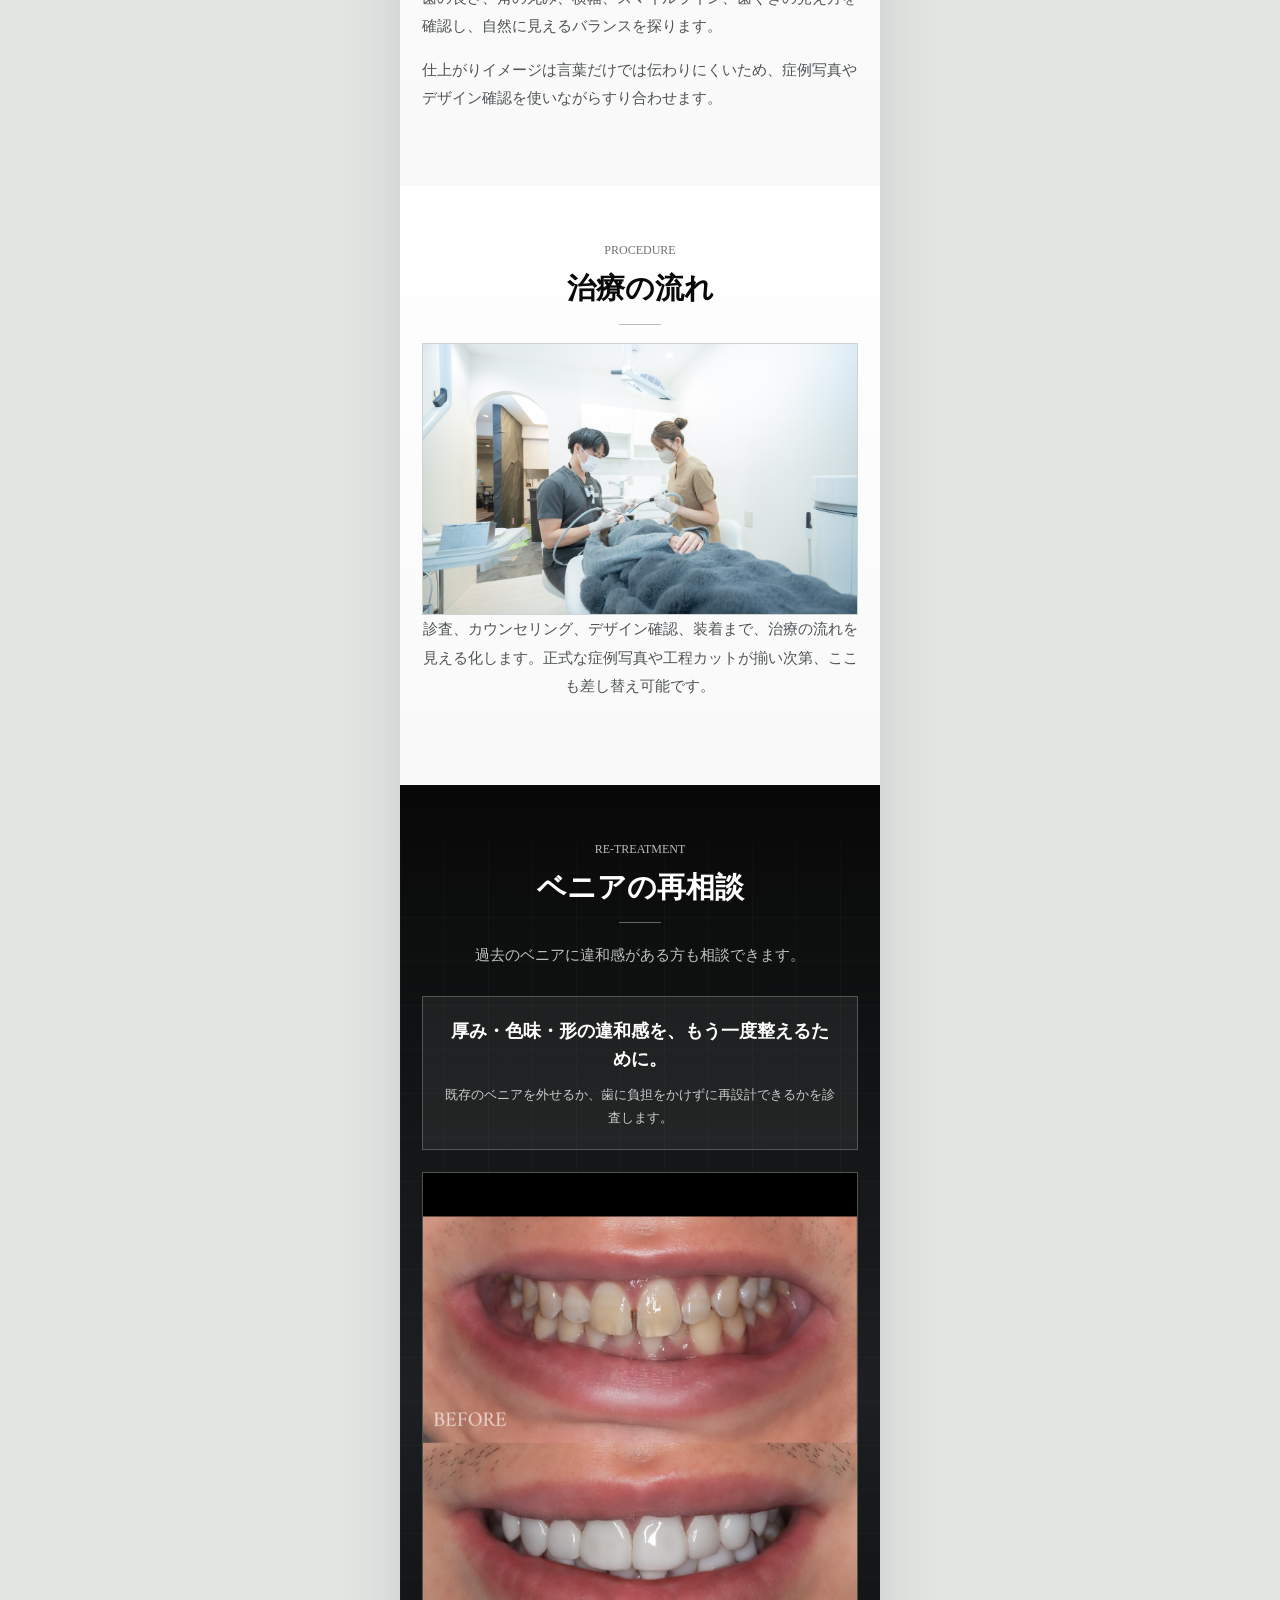
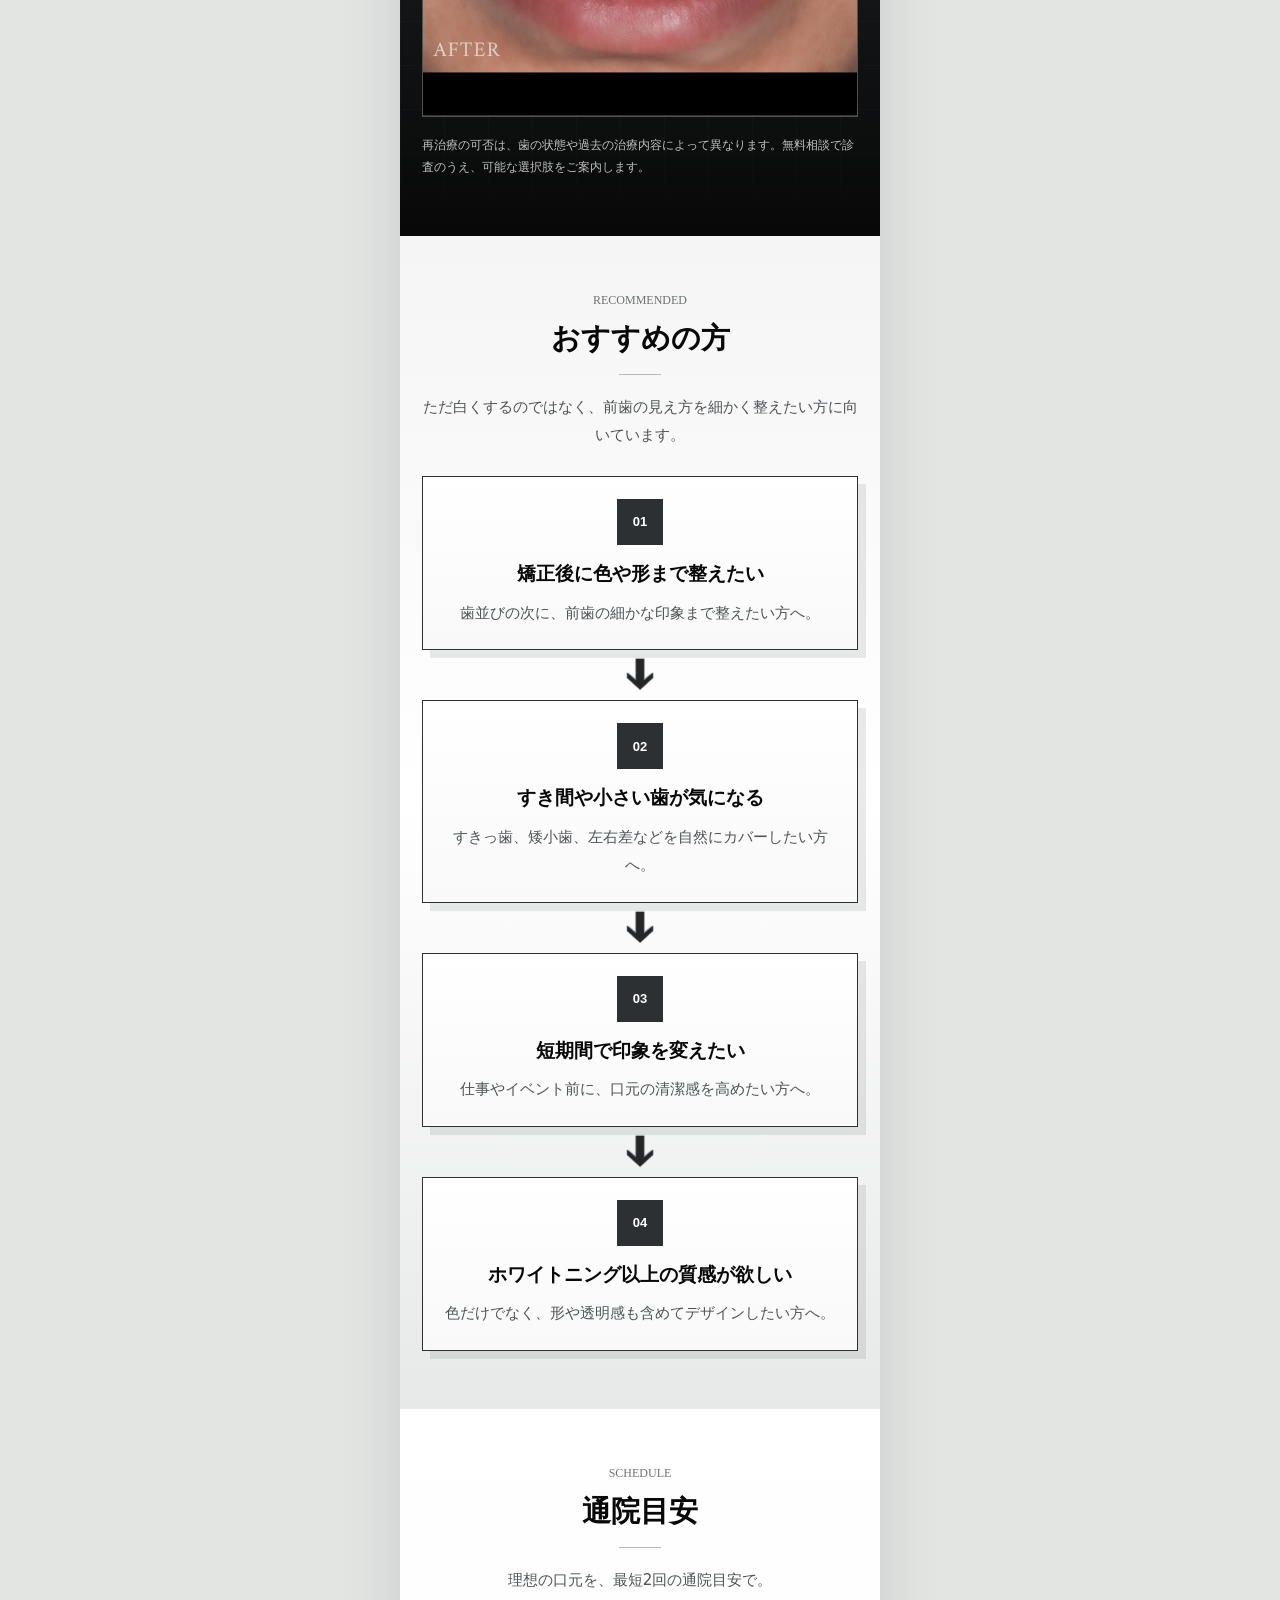
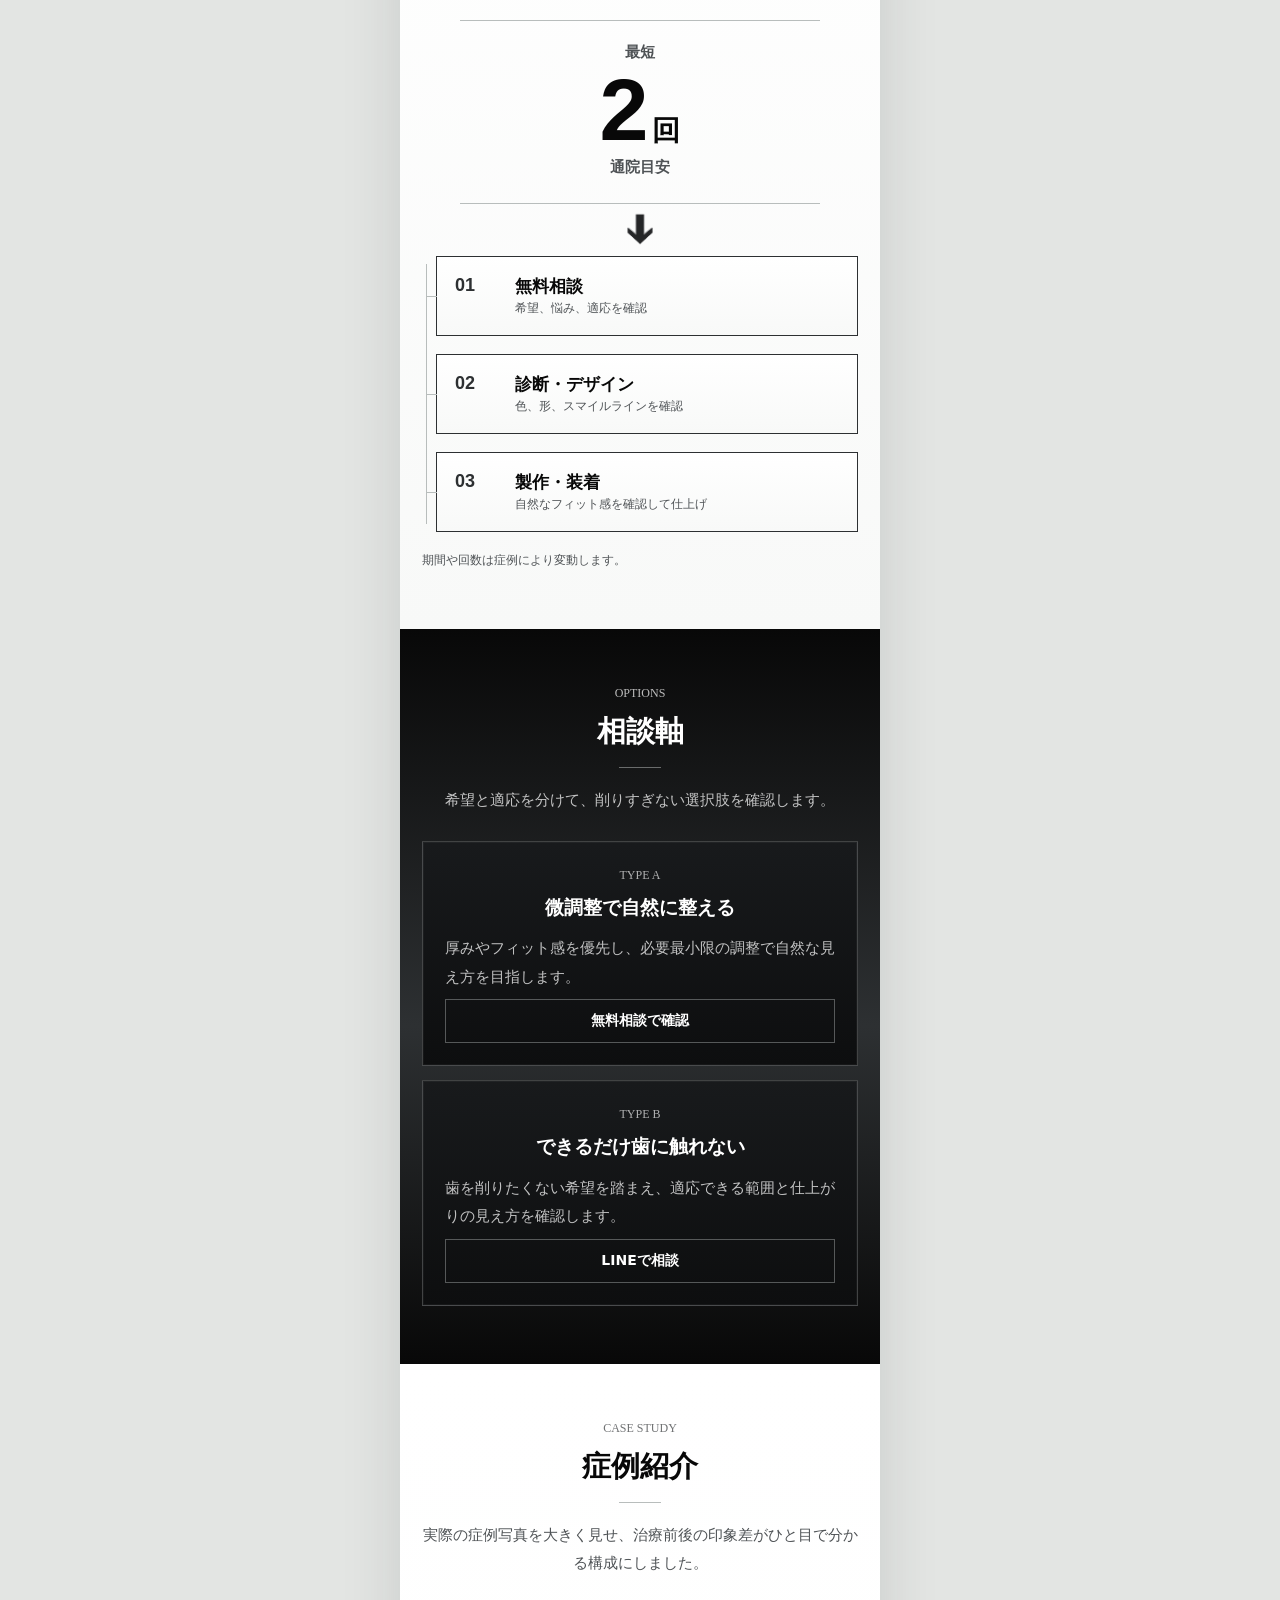
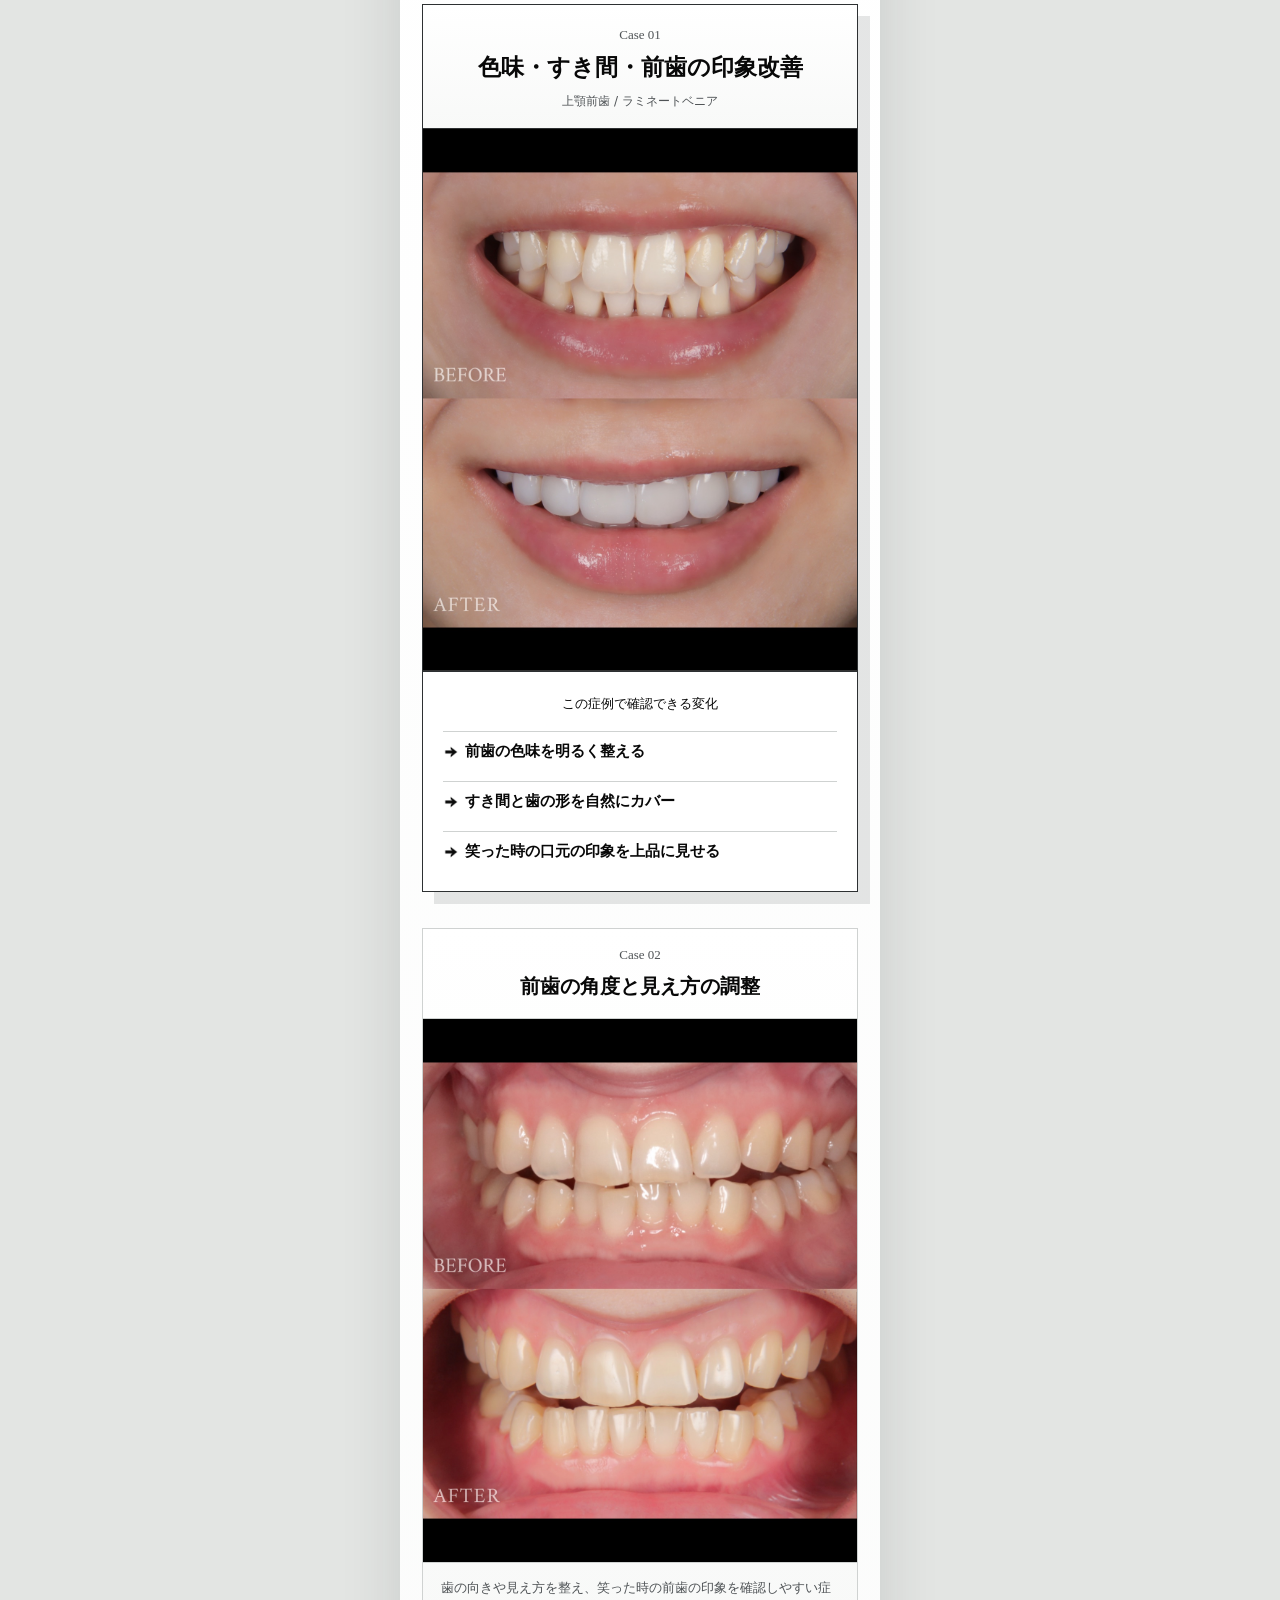
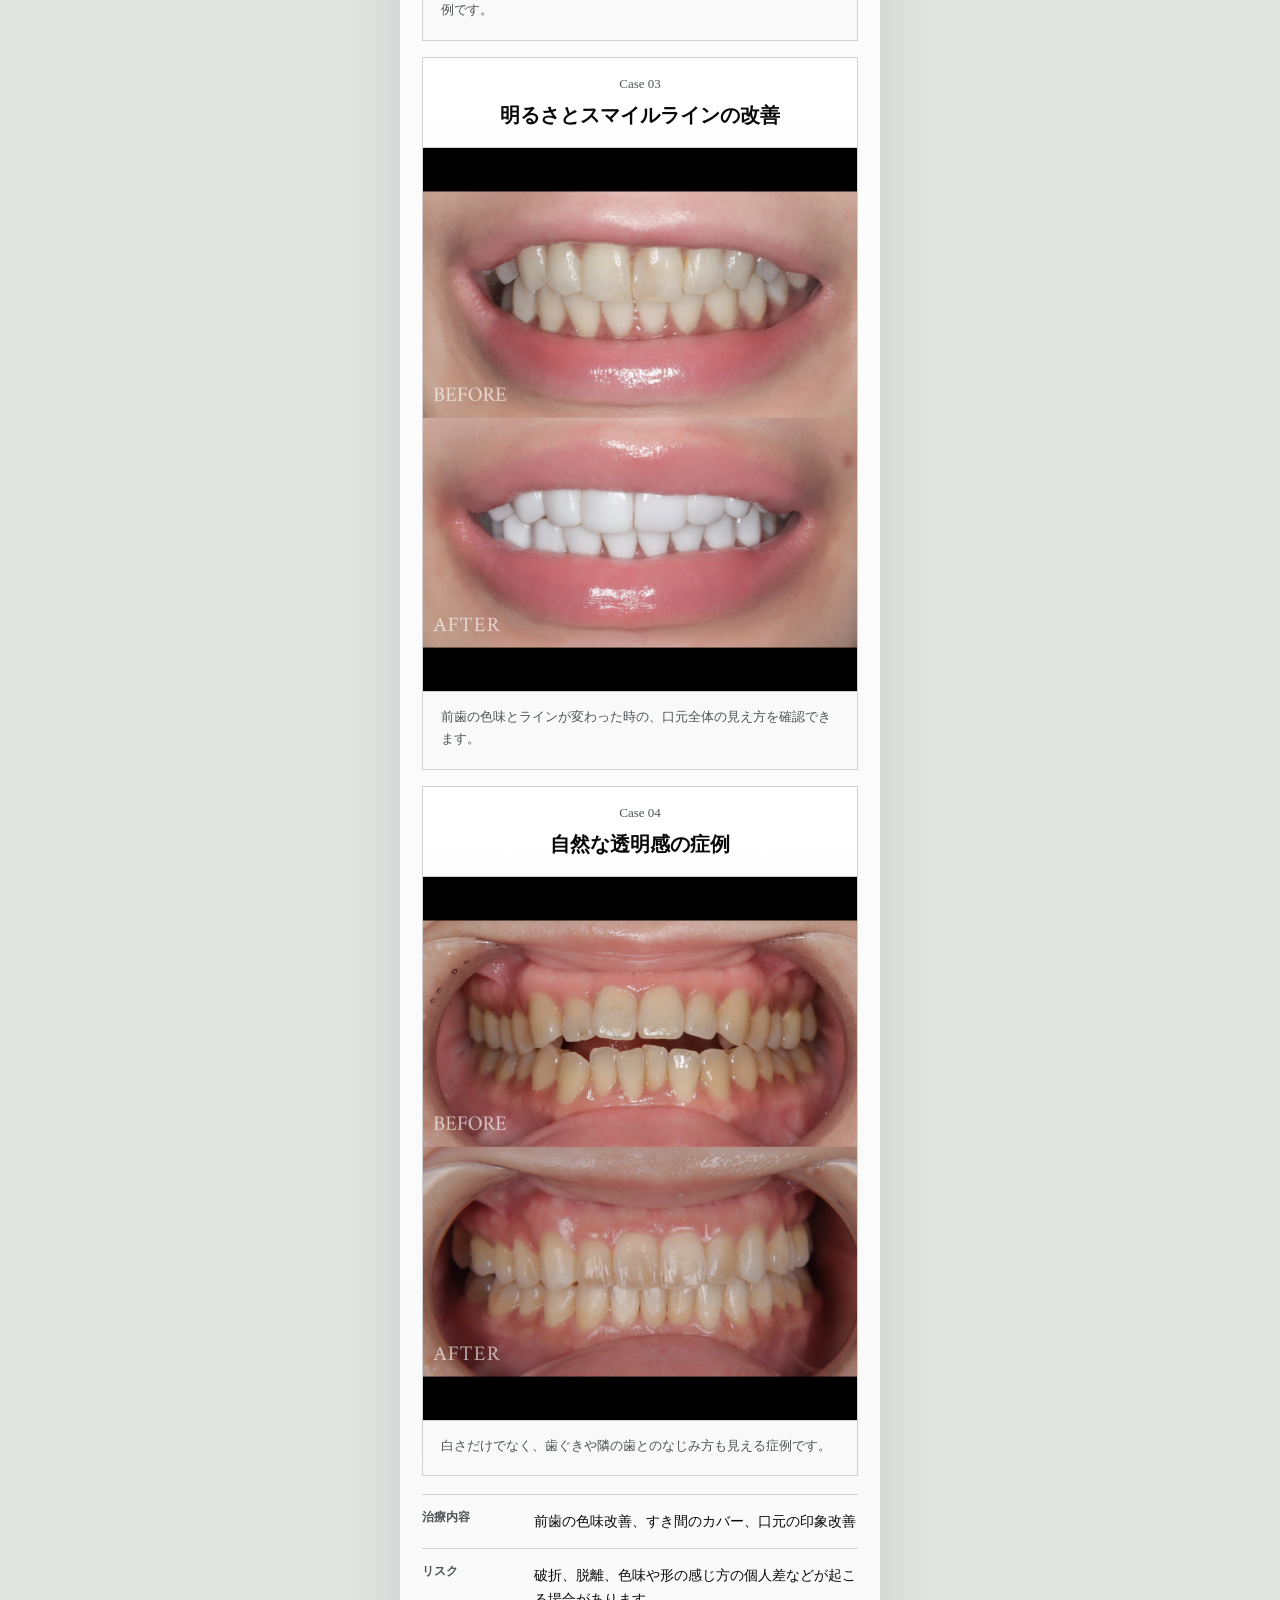
==== commit cde2ee98: "Optimize LP image assets" ====
--- a/renewal-demo.html
+++ b/renewal-demo.html
@@ -110,7 +110,7 @@
         <h2>ミクロ単位の形態修正</h2>
         <p class="section-lead">「本当に削ってるの？」と思うほどの変化を目指します。前歯のすき間や形の変化を、1枚の症例写真で確認できます。</p>
         <figure class="ba-single ba-single--micro">
-          <img src="assets/images/case-micro-adjustment-before-after.png" alt="前歯の形態修正前後を1枚で比較した症例写真">
+          <img src="assets/images/case-micro-adjustment-before-after.jpg" alt="前歯の形態修正前後を1枚で比較した症例写真">
         </figure>
       </section>
 
@@ -210,7 +210,7 @@
         <p class="section-lead">歯の形を自然に見せるため、細かなバランスを確認します。</p>
         <div class="split">
           <figure class="image-frame">
-            <img src="assets/images/shade-guide-real.jpg" alt="歯の色味を比較するシェードガイド">
+            <img src="assets/images/shade-guide-real-optimized.jpg" alt="歯の色味を比較するシェードガイド">
           </figure>
           <div>
             <h3>口元だけでなく、表情全体で見ます。</h3>
@@ -244,7 +244,7 @@
           <span>既存のベニアを外せるか、歯に負担をかけずに再設計できるかを診査します。</span>
         </div>
         <figure class="ba-single ba-single--dark redo-case">
-          <img src="assets/images/case-retreatment-before-after.png" alt="ベニア再相談の治療前後を1枚で比較した症例写真">
+          <img src="assets/images/case-retreatment-before-after.jpg" alt="ベニア再相談の治療前後を1枚で比較した症例写真">
         </figure>
         <p class="note">
           再治療の可否は、歯の状態や過去の治療内容によって異なります。無料相談で診査のうえ、可能な選択肢をご案内します。
@@ -312,7 +312,7 @@
               <small>上顎前歯 / ラミネートベニア</small>
             </div>
             <figure class="case-single-image">
-              <img src="assets/images/case-feature-before-after.png" alt="ラミネートベニア治療前後を1枚で比較した口元の症例写真">
+              <img src="assets/images/case-feature-before-after.jpg" alt="ラミネートベニア治療前後を1枚で比較した口元の症例写真">
             </figure>
             <div class="case-card__summary">
               <p class="case-card__label">この症例で確認できる変化</p>
@@ -330,7 +330,7 @@
                 <strong>前歯の角度と見え方の調整</strong>
               </div>
               <figure class="case-mini__image">
-                <img src="assets/images/case-intraoral-before-after.png" alt="前歯の角度と見え方を比較した症例写真">
+                <img src="assets/images/case-intraoral-before-after.jpg" alt="前歯の角度と見え方を比較した症例写真">
               </figure>
               <p>歯の向きや見え方を整え、笑った時の前歯の印象を確認しやすい症例です。</p>
             </article>
@@ -340,7 +340,7 @@
                 <strong>明るさとスマイルラインの改善</strong>
               </div>
               <figure class="case-mini__image">
-                <img src="assets/images/case-brightness-before-after.png" alt="歯の明るさとスマイルラインを比較した症例写真">
+                <img src="assets/images/case-brightness-before-after.jpg" alt="歯の明るさとスマイルラインを比較した症例写真">
               </figure>
               <p>前歯の色味とラインが変わった時の、口元全体の見え方を確認できます。</p>
             </article>
@@ -350,7 +350,7 @@
                 <strong>自然な透明感の症例</strong>
               </div>
               <figure class="case-mini__image">
-                <img src="assets/images/case-natural-front-before-after.png" alt="自然な透明感を比較したラミネートベニア症例写真">
+                <img src="assets/images/case-natural-front-before-after.jpg" alt="自然な透明感を比較したラミネートベニア症例写真">
               </figure>
               <p>白さだけでなく、歯ぐきや隣の歯とのなじみ方も見える症例です。</p>
             </article>
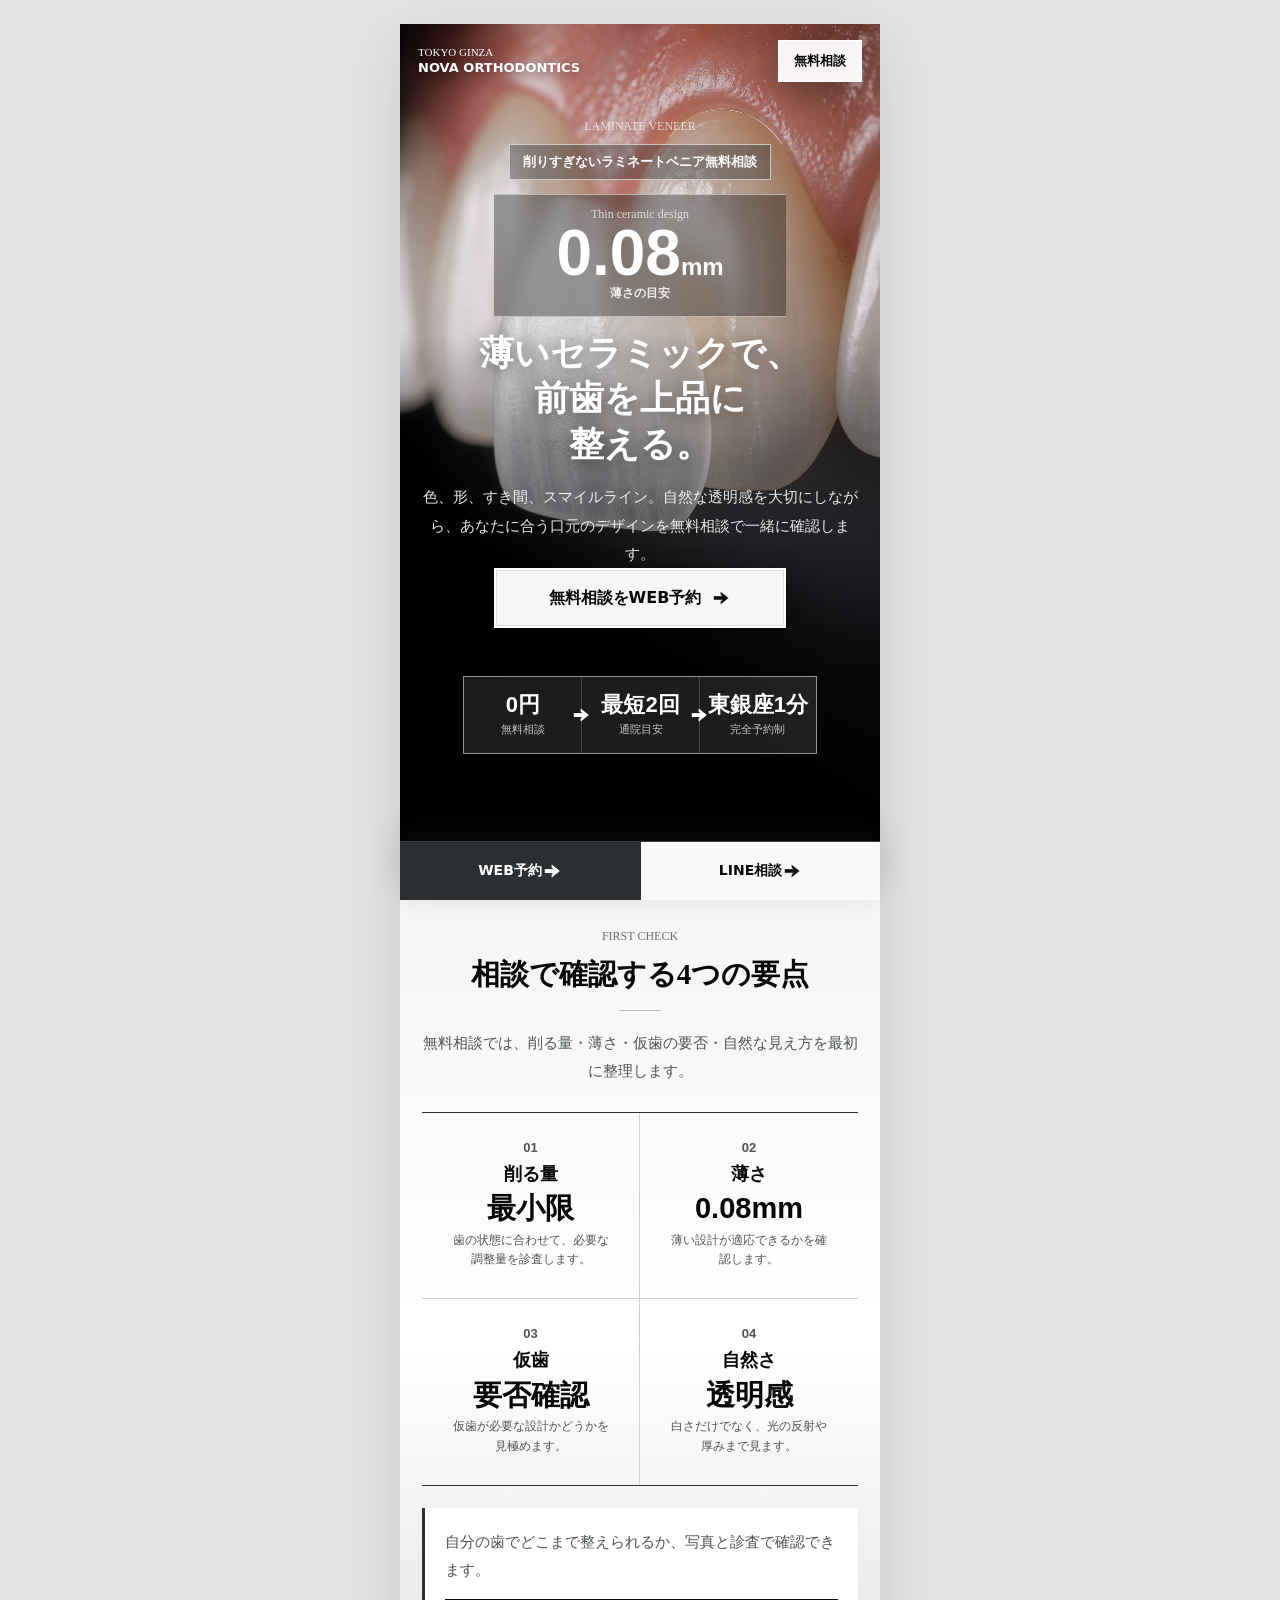
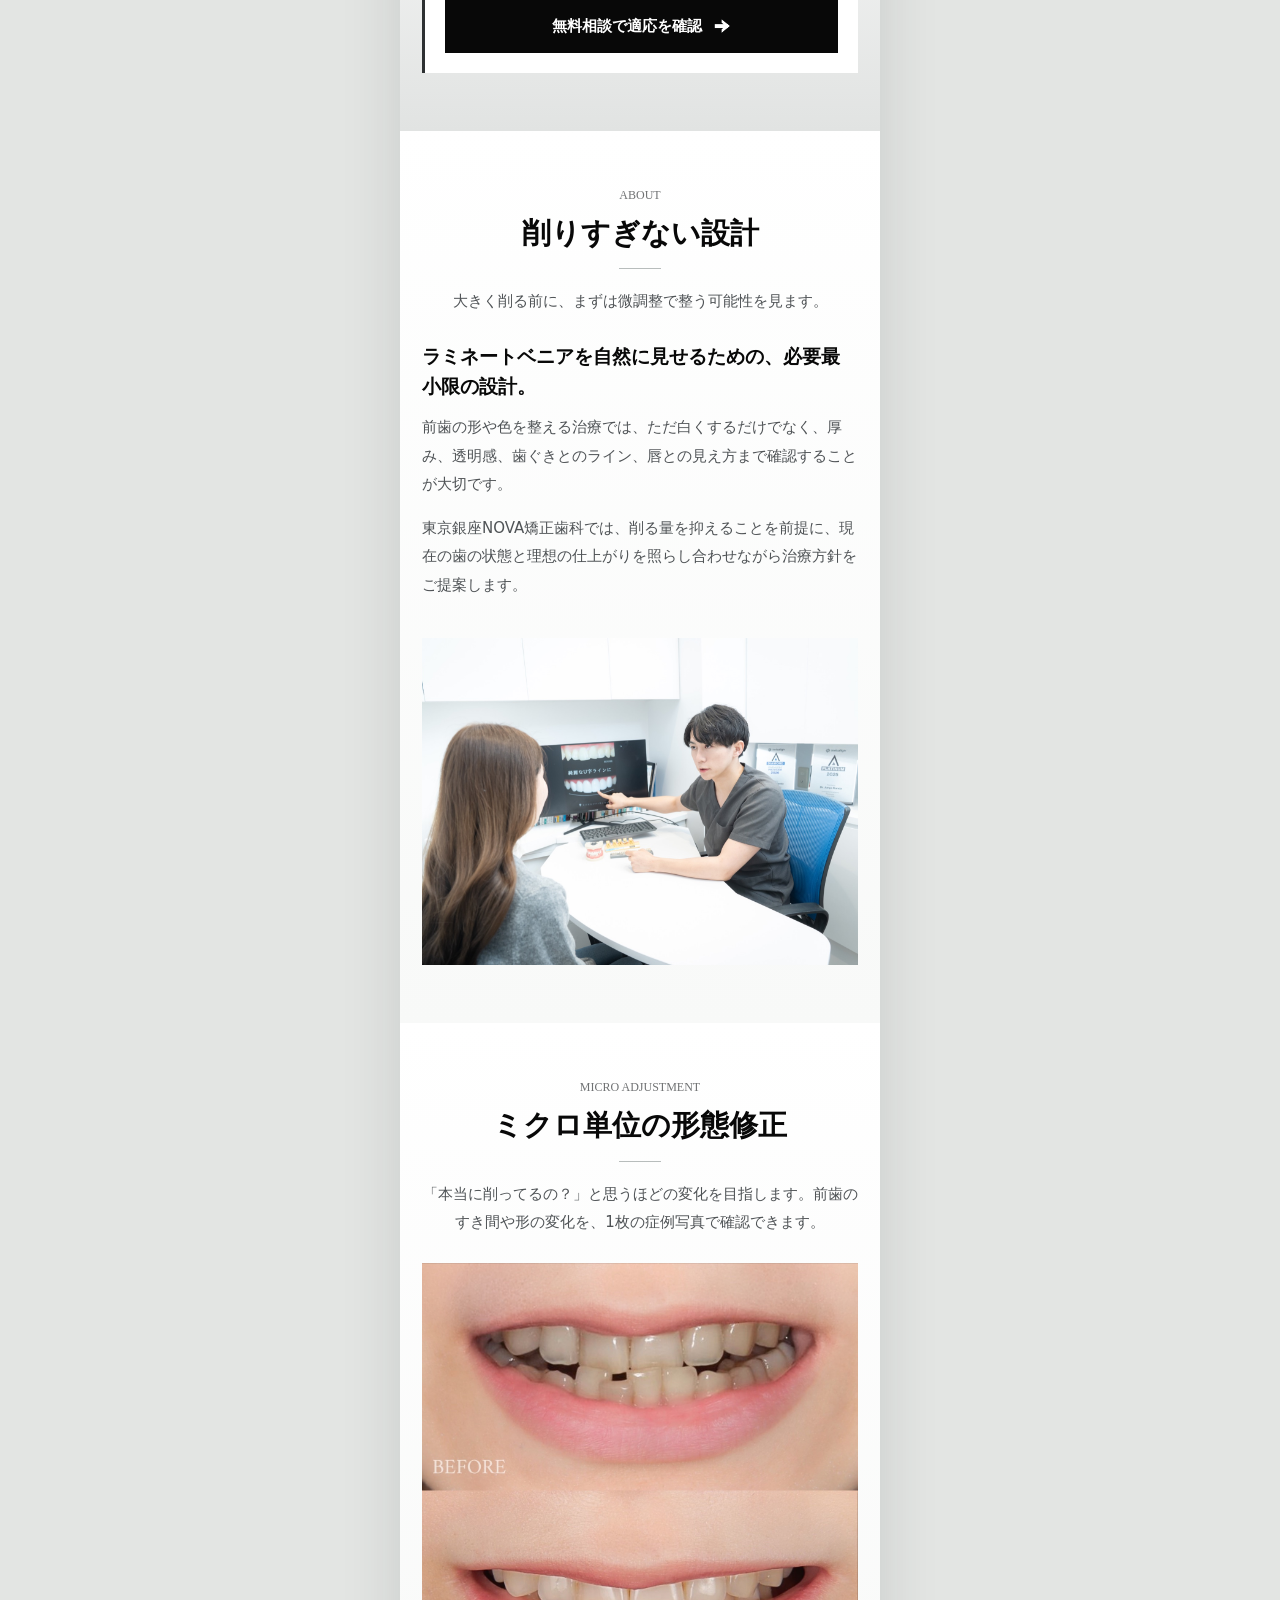
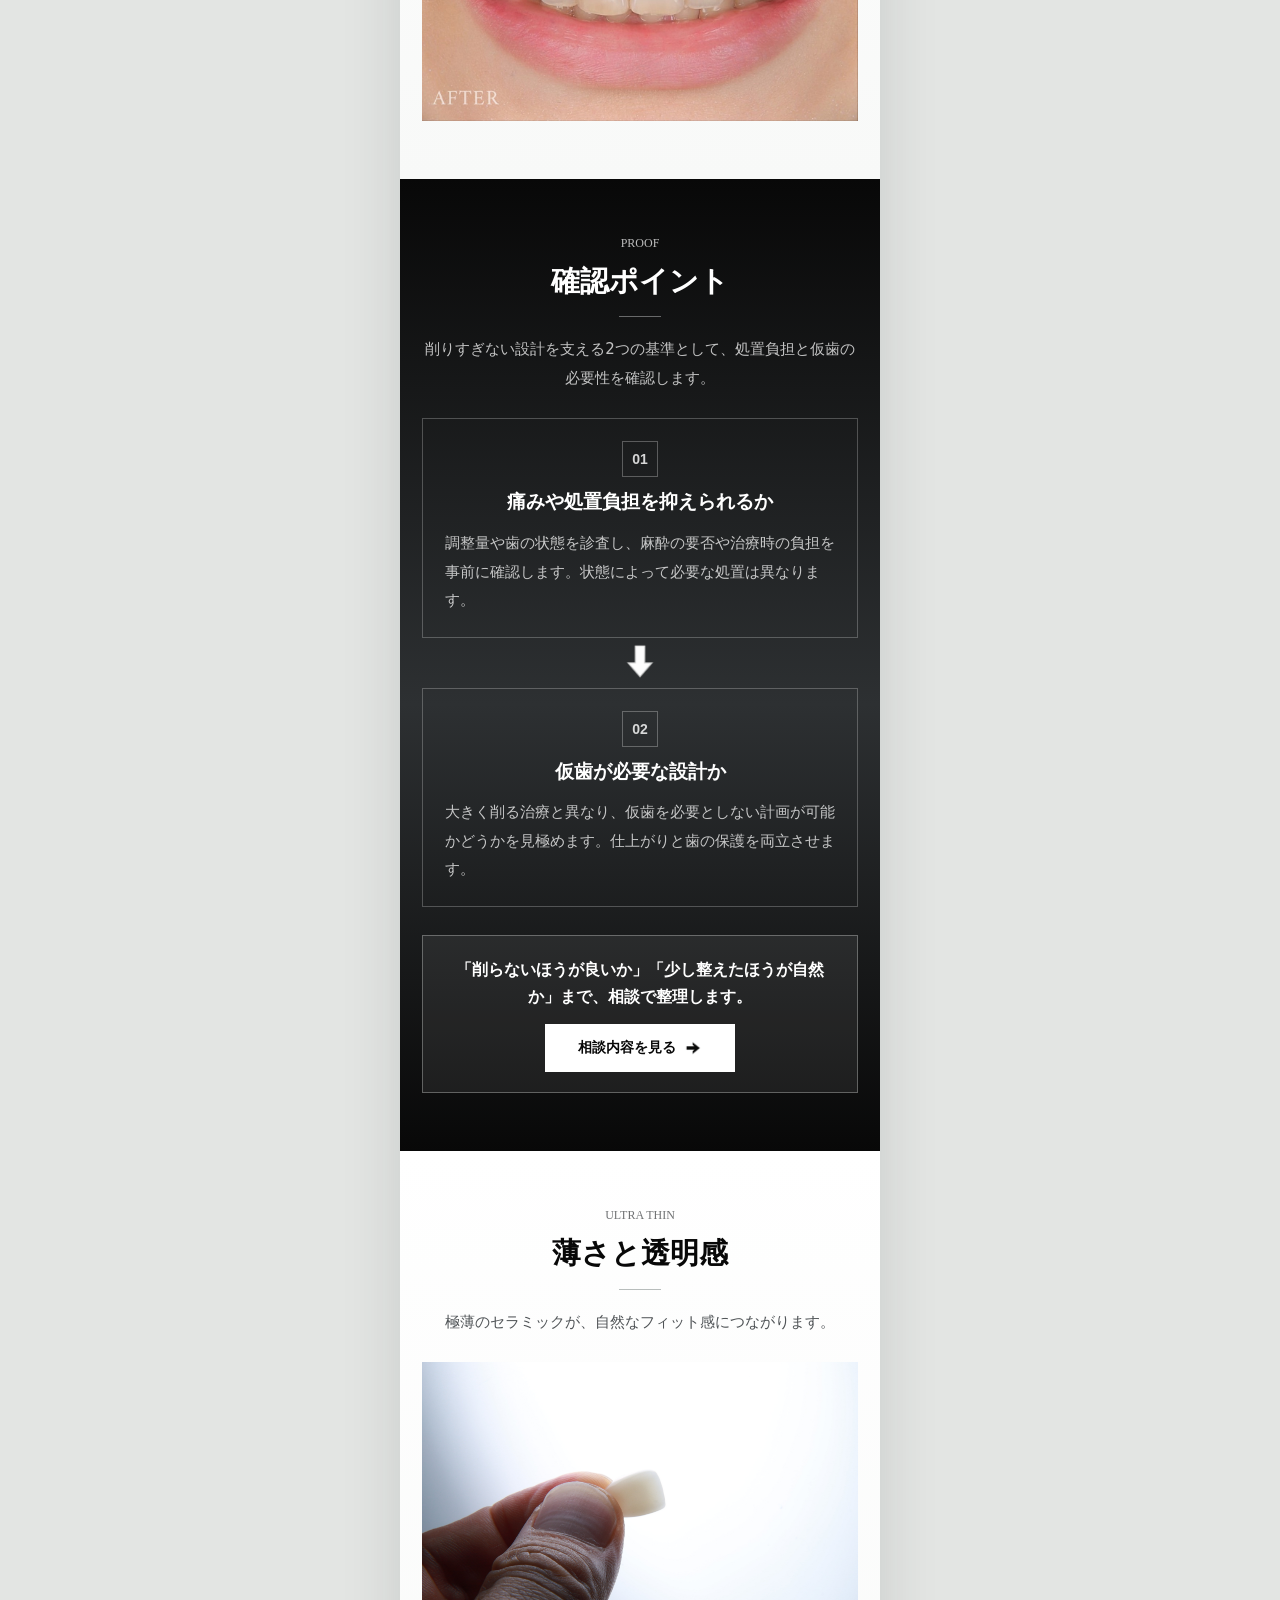
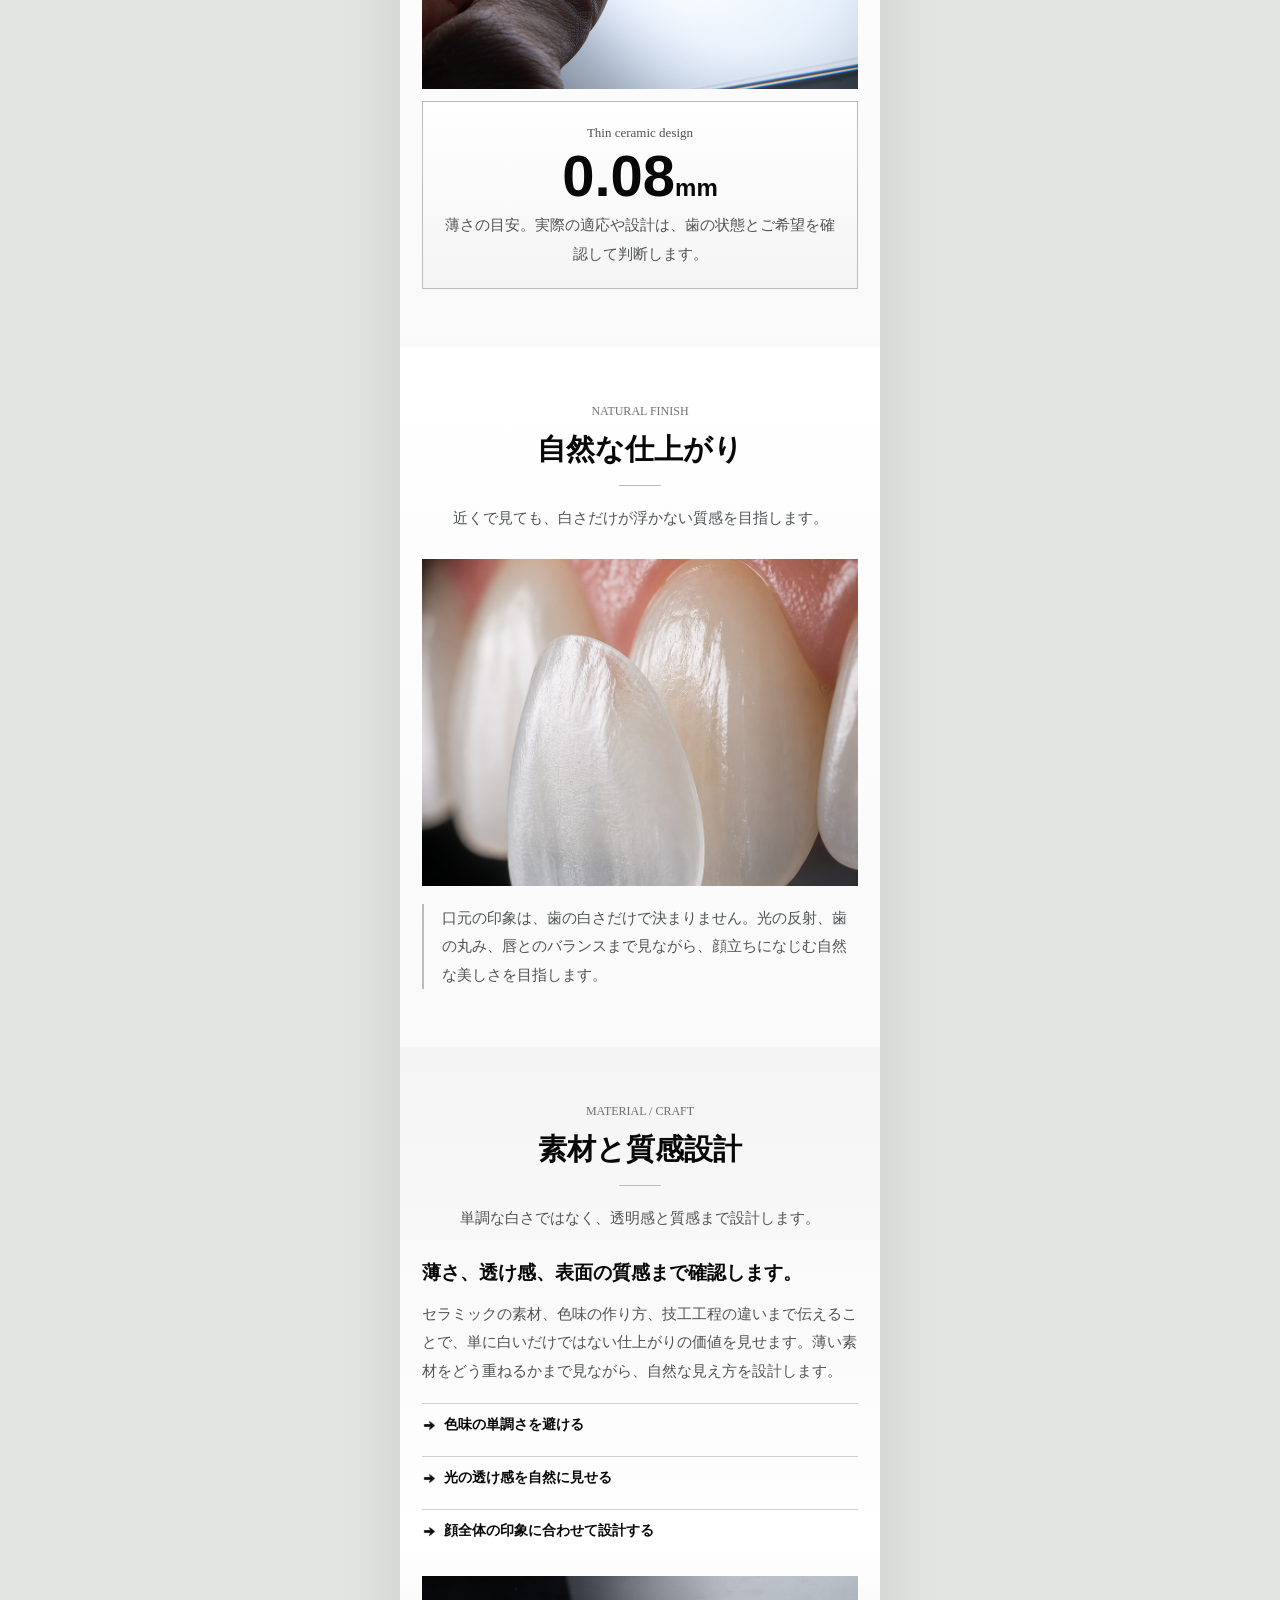
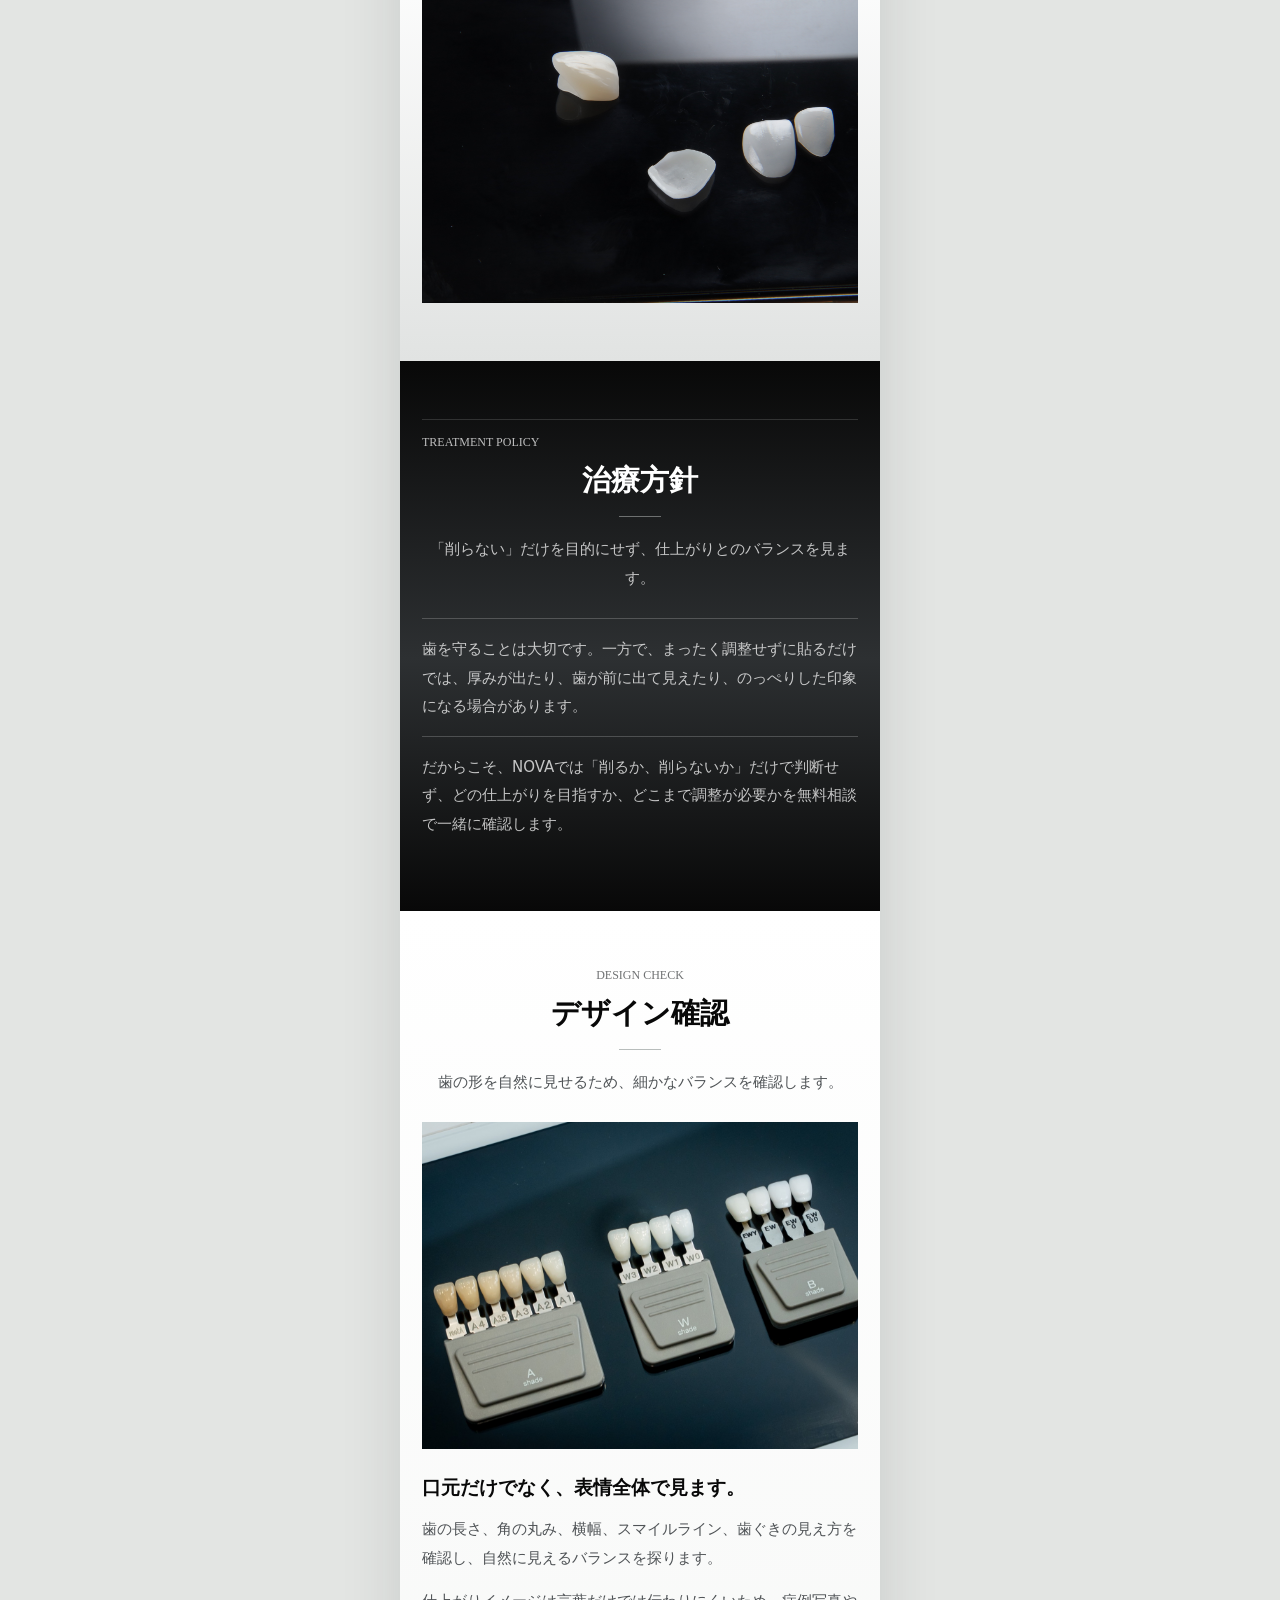
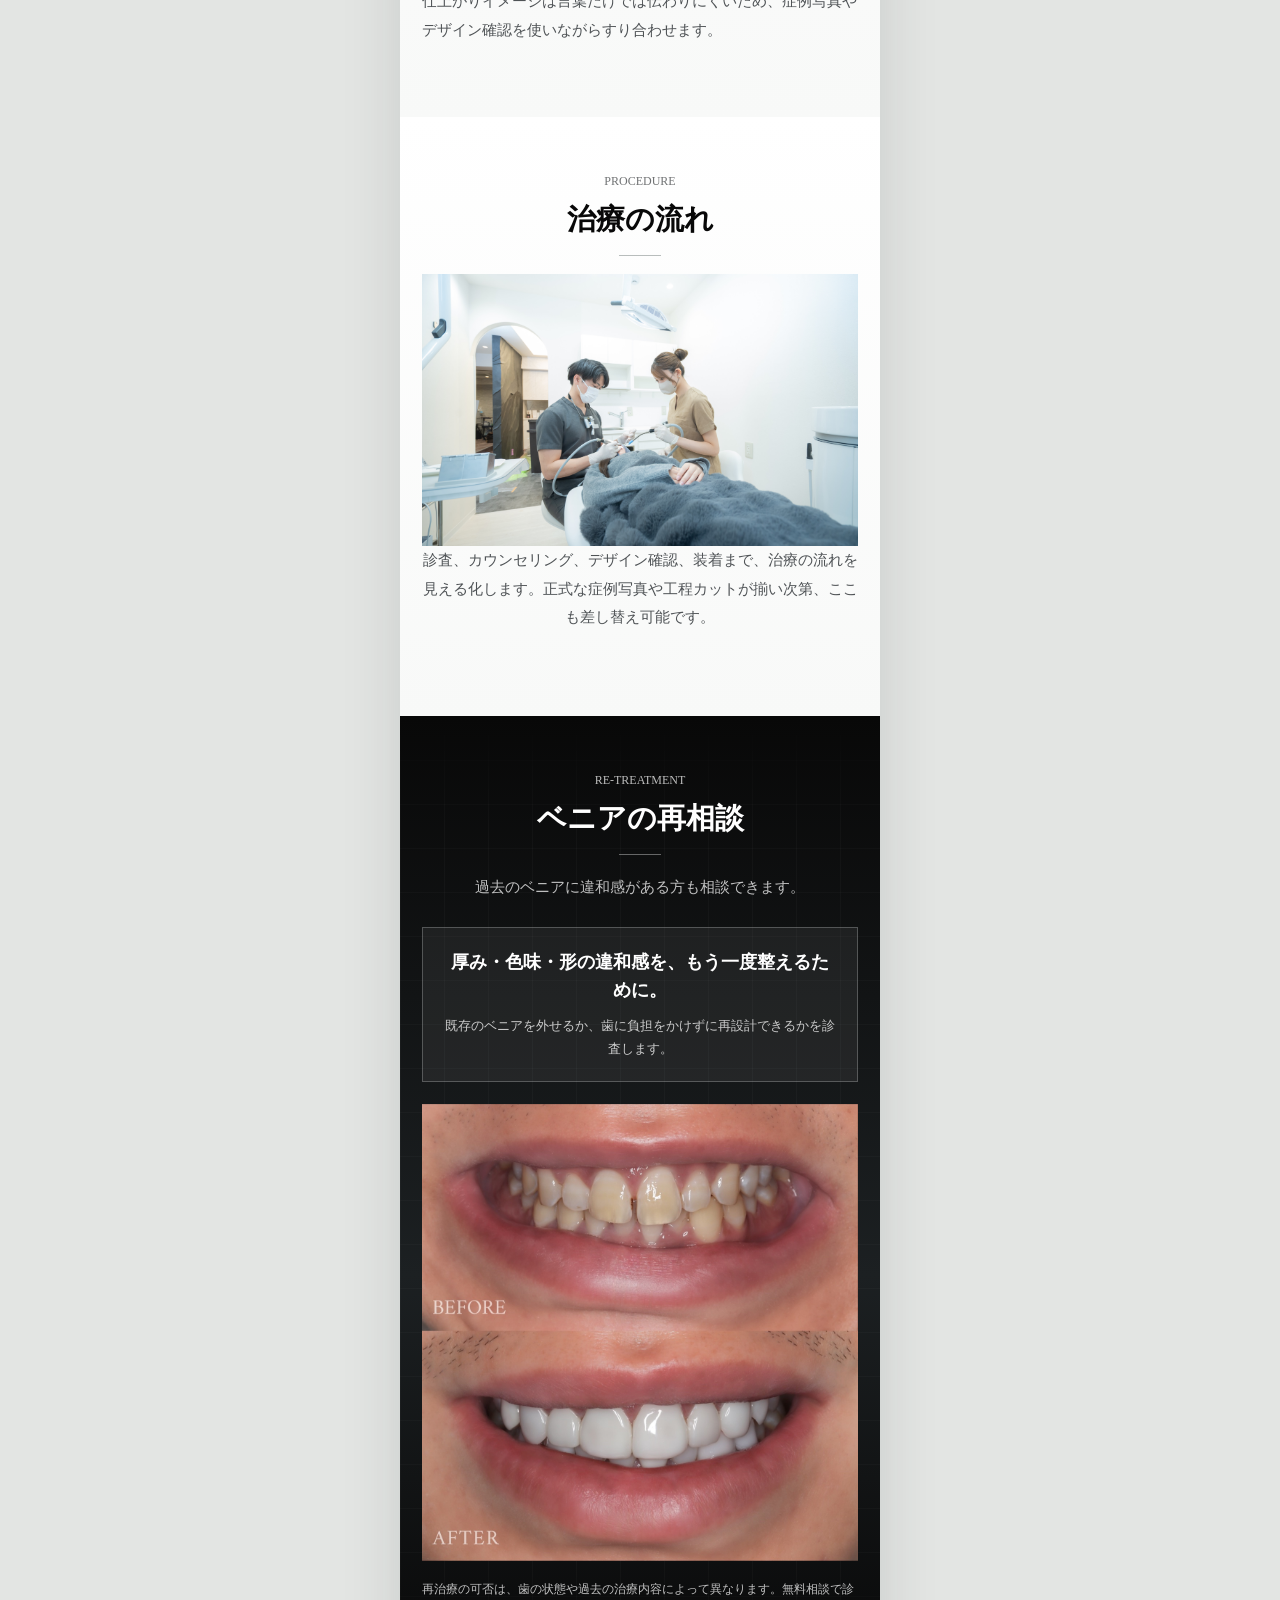
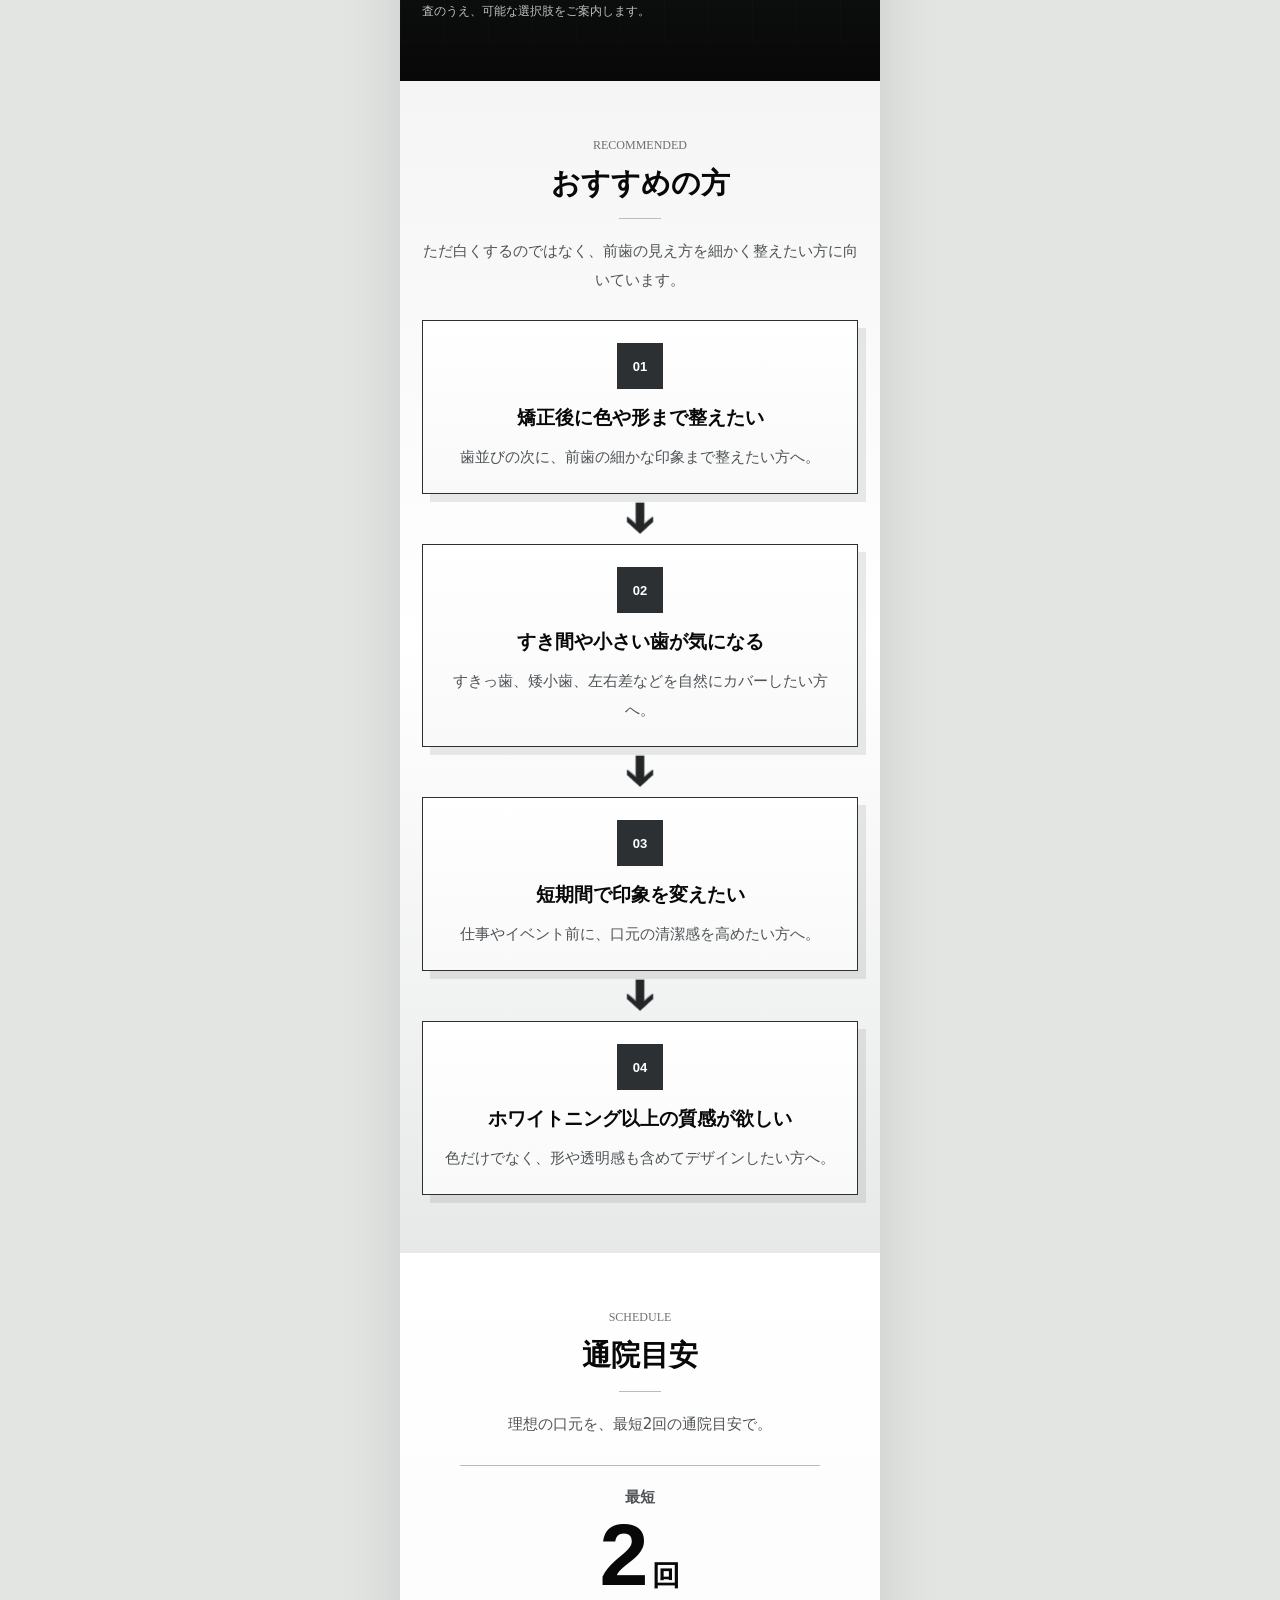
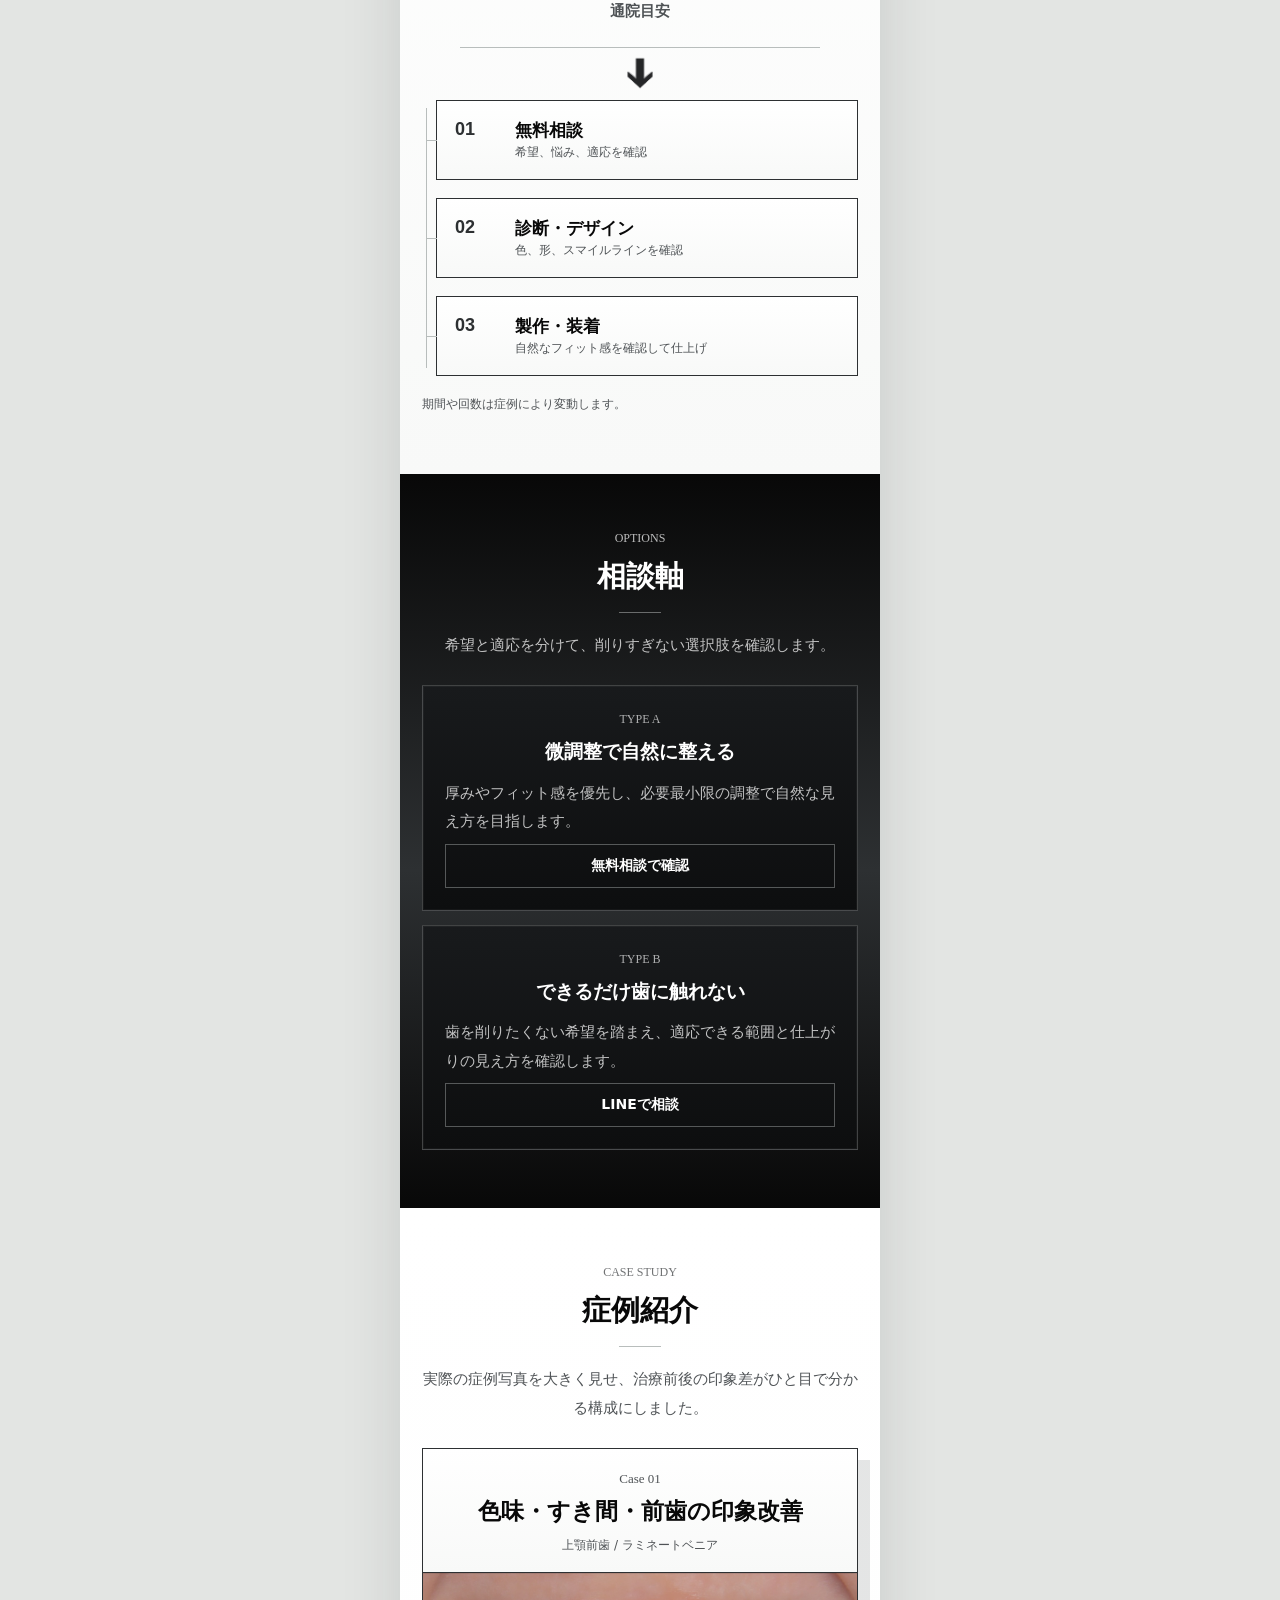
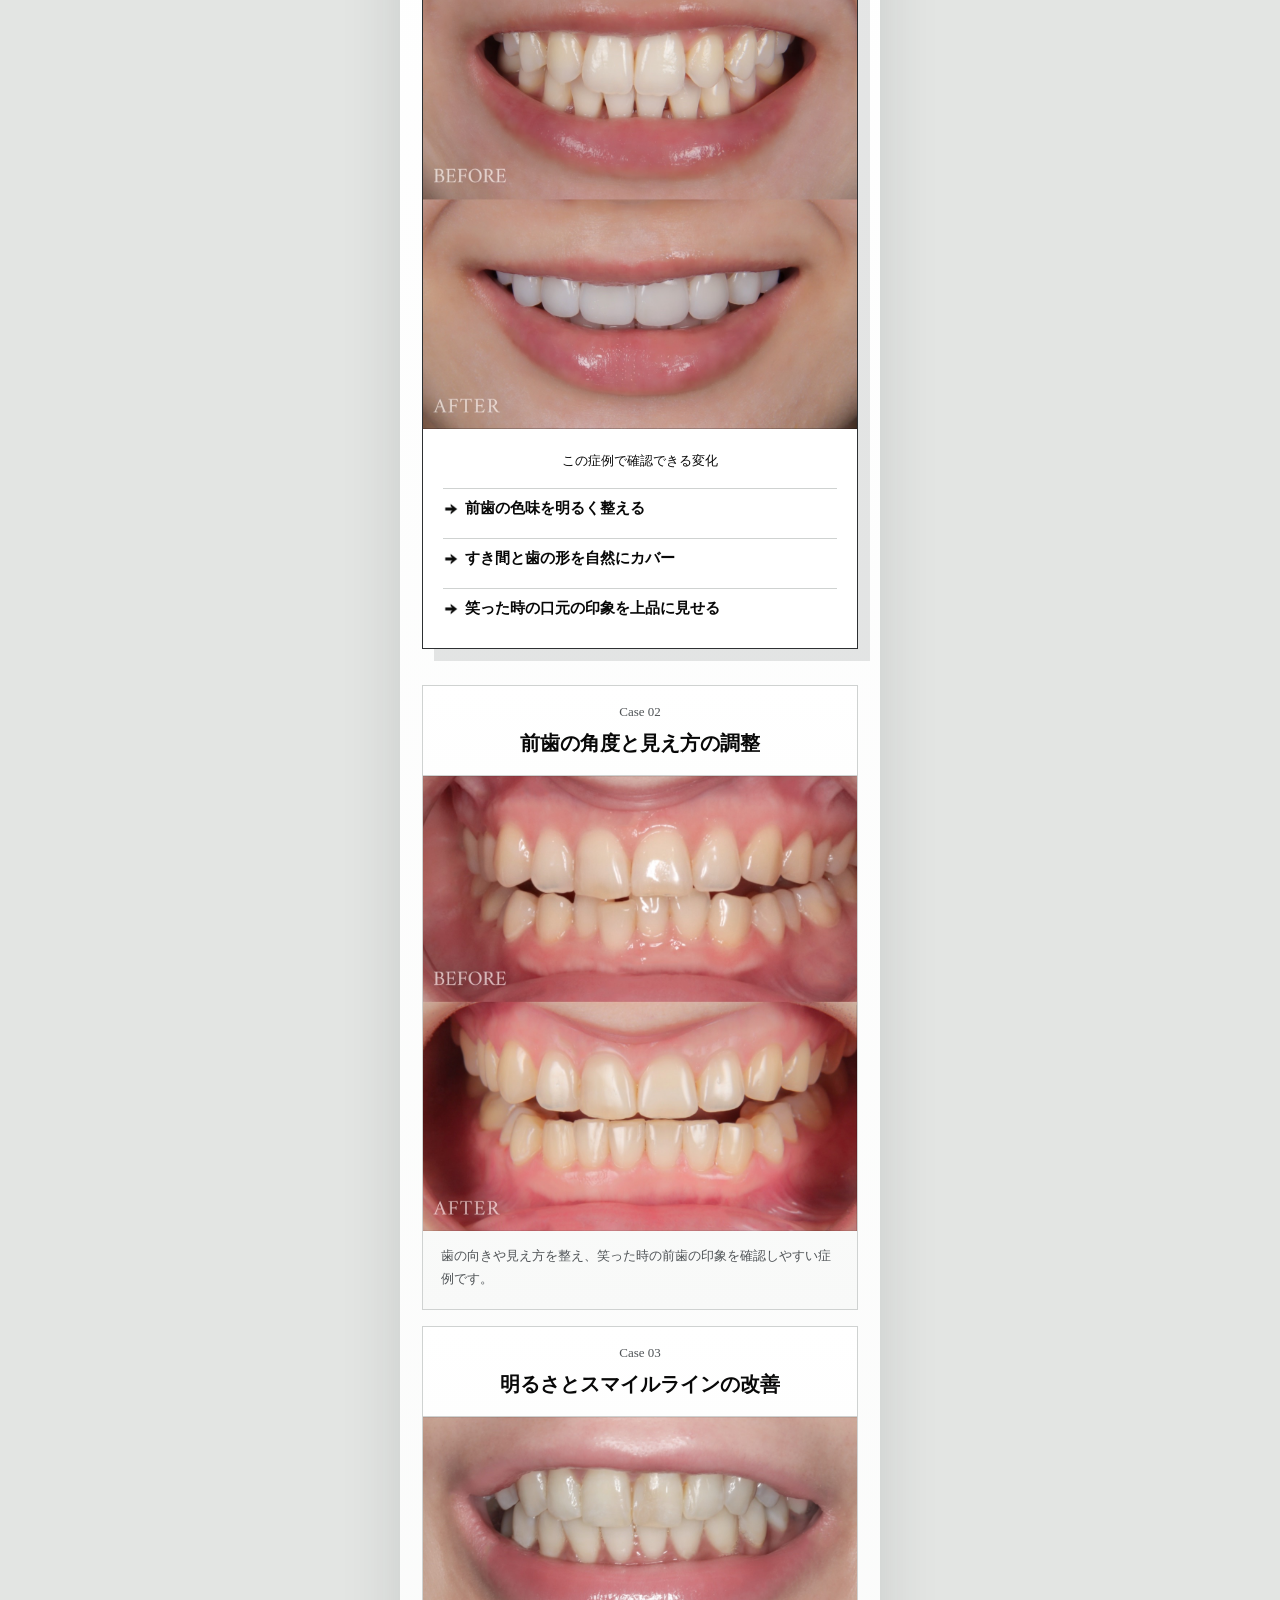
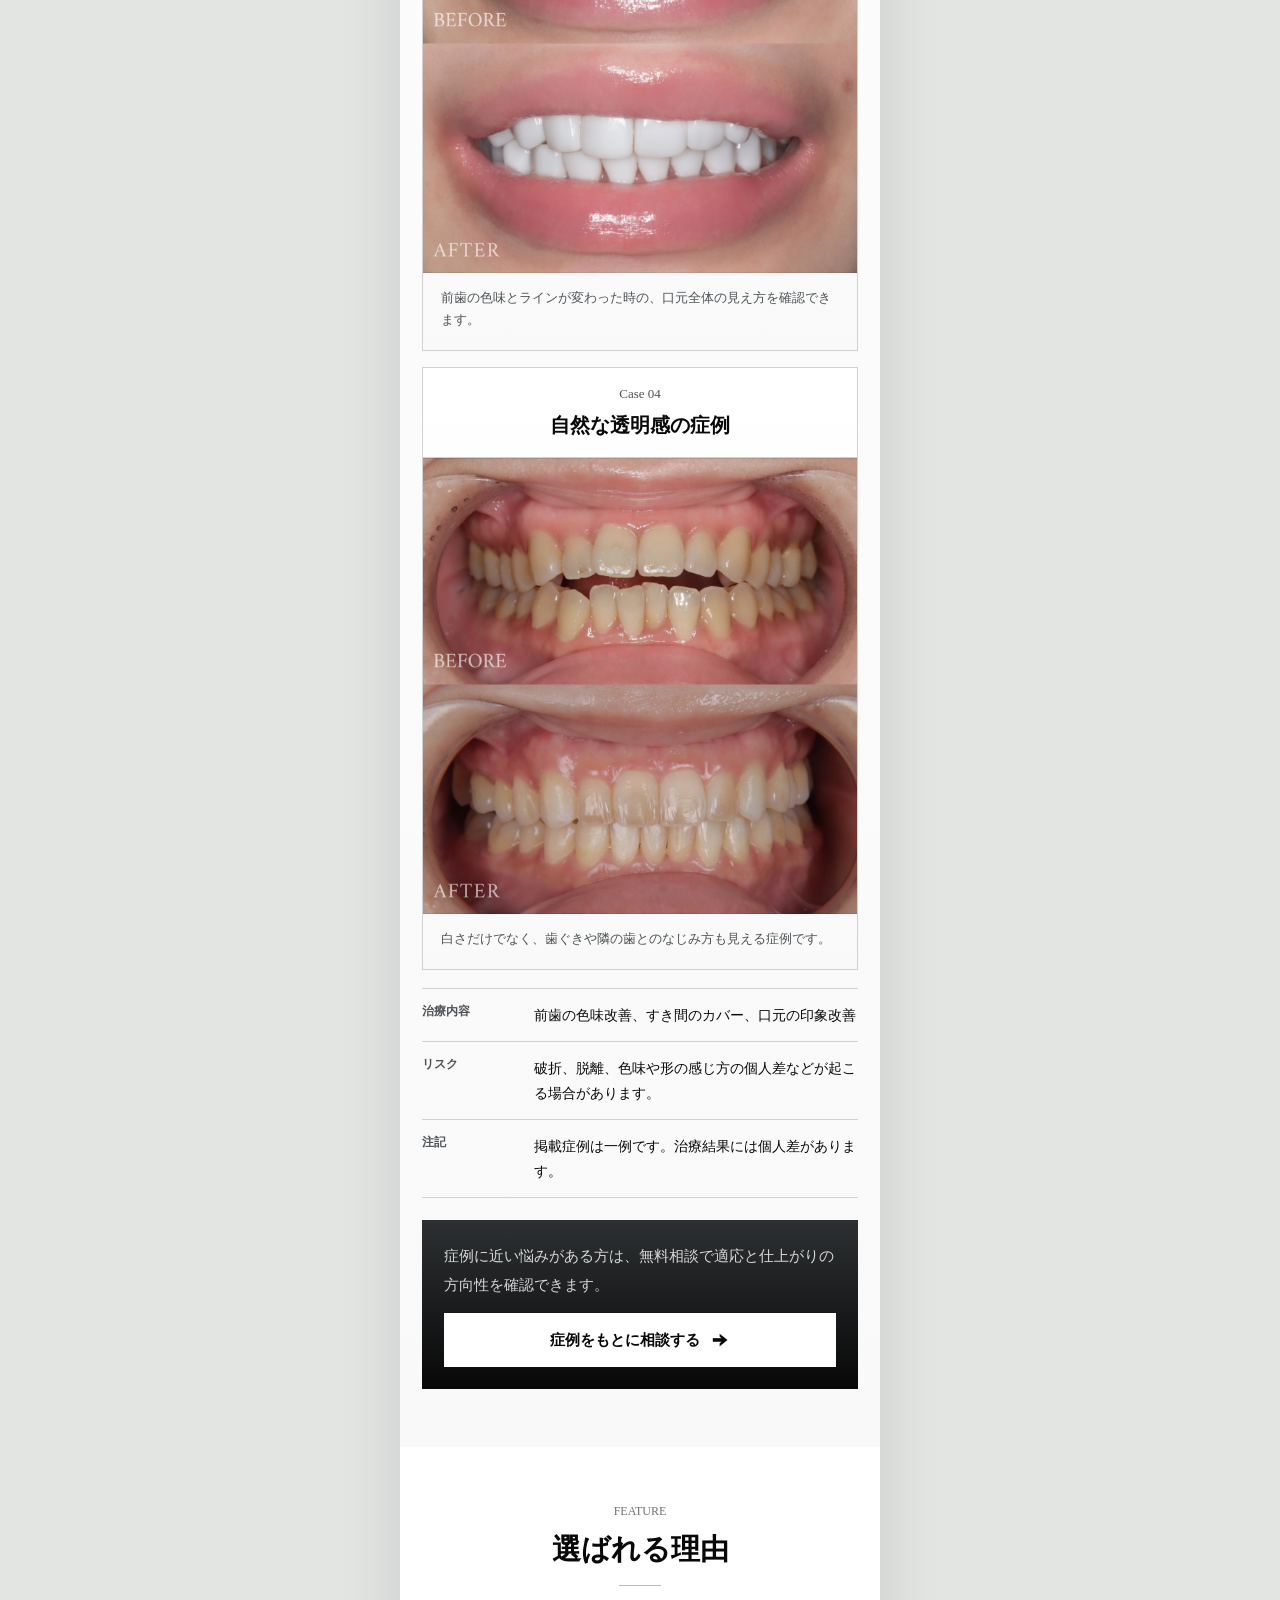
==== commit 9b491622: "Improve hero CTA visibility" ====
--- a/renewal-demo.html
+++ b/renewal-demo.html
@@ -9,7 +9,7 @@
       content="東京銀座NOVA矯正歯科のラミネートベニア無料相談デモLP。白を基調に、黒を差し色にしたリニューアルラフです。"
     >
     <link rel="icon" href="assets/images/hero-laminate-veneer-generated.png">
-    <link rel="stylesheet" href="renewal-demo.css">
+    <link rel="stylesheet" href="renewal-demo.css?v=cta-20260618">
   </head>
   <body>
     <main class="lp" aria-label="東京銀座NOVA矯正歯科 ラミネートベニアLPリニューアルラフ">
@@ -38,14 +38,14 @@
           <p class="lead">
             色、形、すき間、スマイルライン。自然な透明感を大切にしながら、あなたに合う口元のデザインを無料相談で一緒に確認します。
           </p>
+          <div class="cta-row">
+            <a class="btn btn-primary" href="https://reservation.stransa.co.jp/2747f44875e502d72cb6ea80e31af1cc/reserve/select-frame?web-menu-id=47272">無料相談をWEB予約</a>
+          </div>
           <ul class="hero-facts" aria-label="主な特徴">
             <li><b>0円</b><span>無料相談</span></li>
             <li><b>最短2回</b><span>通院目安</span></li>
             <li><b>東銀座1分</b><span>完全予約制</span></li>
           </ul>
-          <div class="cta-row">
-            <a class="btn btn-primary" href="https://reservation.stransa.co.jp/2747f44875e502d72cb6ea80e31af1cc/reserve/select-frame?web-menu-id=47272">WEB予約する</a>
-          </div>
         </section>
       </header>
 
--- a/renewal-demo.css
+++ b/renewal-demo.css
@@ -93,15 +93,16 @@
 
 .nav-cta {
   flex: 0 0 auto;
-  min-height: 38px;
-  padding: 10px 14px;
-  border: 1px solid rgba(225, 227, 226, 0.86);
-  color: var(--white);
+  min-height: 42px;
+  padding: 11px 15px;
+  border: 1px solid rgba(255, 255, 255, 0.96);
+  color: var(--ink);
   text-decoration: none;
   font-size: 13px;
-  font-weight: 700;
-  background: rgba(45, 48, 50, 0.36);
-  backdrop-filter: blur(8px);
+  font-weight: 800;
+  background: rgba(255, 255, 255, 0.94);
+  box-shadow: 0 10px 28px rgba(0, 0, 0, 0.24);
+  backdrop-filter: blur(10px);
 }
 
 .hero {
@@ -141,8 +142,30 @@
   flex-direction: column;
   justify-content: flex-end;
   align-items: center;
-  padding: 96px 22px 112px;
-  text-align: center;
+  padding: 96px 22px 128px;
+  text-align: center;
+}
+
+.hero .cta-row {
+  width: min(100%, 292px);
+  margin: 2px auto 14px;
+  transform: translateY(-18px);
+}
+
+.hero .btn-primary {
+  min-height: 60px;
+  border: 2px solid rgba(255, 255, 255, 0.96);
+  background: rgba(255, 255, 255, 0.96);
+  color: var(--ink);
+  font-size: 16px;
+  font-weight: 900;
+  box-shadow:
+    0 16px 34px rgba(0, 0, 0, 0.42),
+    inset 0 0 0 1px rgba(8, 8, 8, 0.1);
+}
+
+.hero .btn-primary::after {
+  filter: none;
 }
 
 .eyebrow {
@@ -260,7 +283,7 @@
   display: grid;
   grid-template-columns: repeat(3, 1fr);
   gap: 0;
-  margin: 14px 0 20px;
+  margin: 16px 0 0;
   padding: 0;
   list-style: none;
   border: 1px solid rgba(225, 227, 226, 0.66);
@@ -498,9 +521,10 @@
 .case-mini__image,
 .tall-image {
   margin: 0;
-  border: 1px solid var(--line);
   background: var(--soft-2);
   overflow: hidden;
+  line-height: 0;
+  box-shadow: inset 0 0 0 1px var(--line);
 }
 
 .image-frame {
@@ -518,6 +542,7 @@
 .case-single-image,
 .case-mini__image {
   background: var(--ink);
+  box-shadow: inset 0 0 0 1px rgba(225, 227, 226, 0.18);
 }
 
 .ba-single img,
@@ -529,12 +554,12 @@
 }
 
 .ba-single--micro {
-  box-shadow: 10px 10px 0 rgba(45, 48, 50, 0.12);
+  box-shadow: inset 0 0 0 1px rgba(8, 8, 8, 0.2);
 }
 
 .ba-single--dark {
-  border-color: rgba(184, 189, 188, 0.42);
   background: #050505;
+  box-shadow: inset 0 0 0 1px rgba(184, 189, 188, 0.42);
 }
 
 .wide-image {
@@ -1170,9 +1195,8 @@
 }
 
 .case-single-image {
-  border-width: 0 0 1px;
-  border-color: var(--graphite);
   background: var(--ink);
+  box-shadow: inset 0 -1px 0 var(--graphite);
 }
 
 .case-photo__label {
@@ -1354,9 +1378,8 @@
 }
 
 .case-mini--photo .case-mini__image {
-  border-width: 0 0 1px;
-  border-color: var(--line);
   background: var(--ink);
+  box-shadow: inset 0 -1px 0 var(--line);
 }
 
 .case-mini__visuals {
